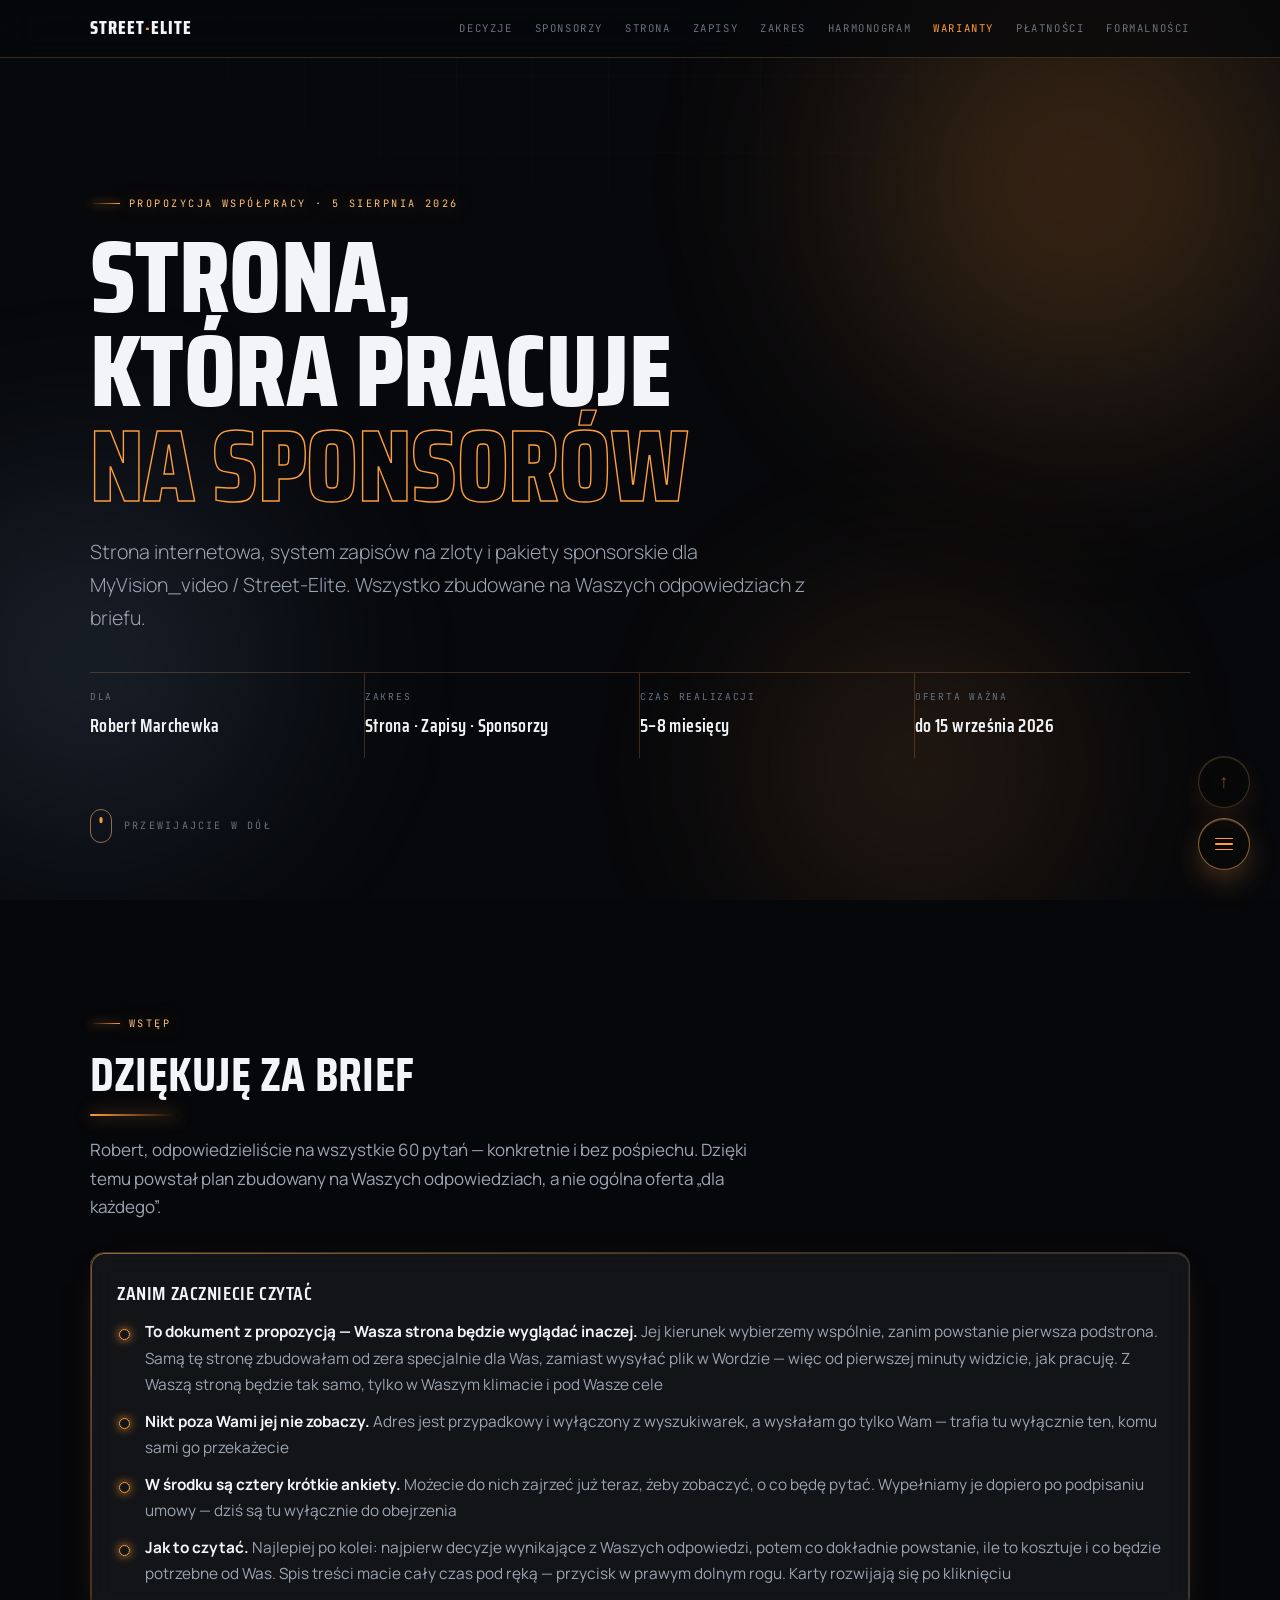
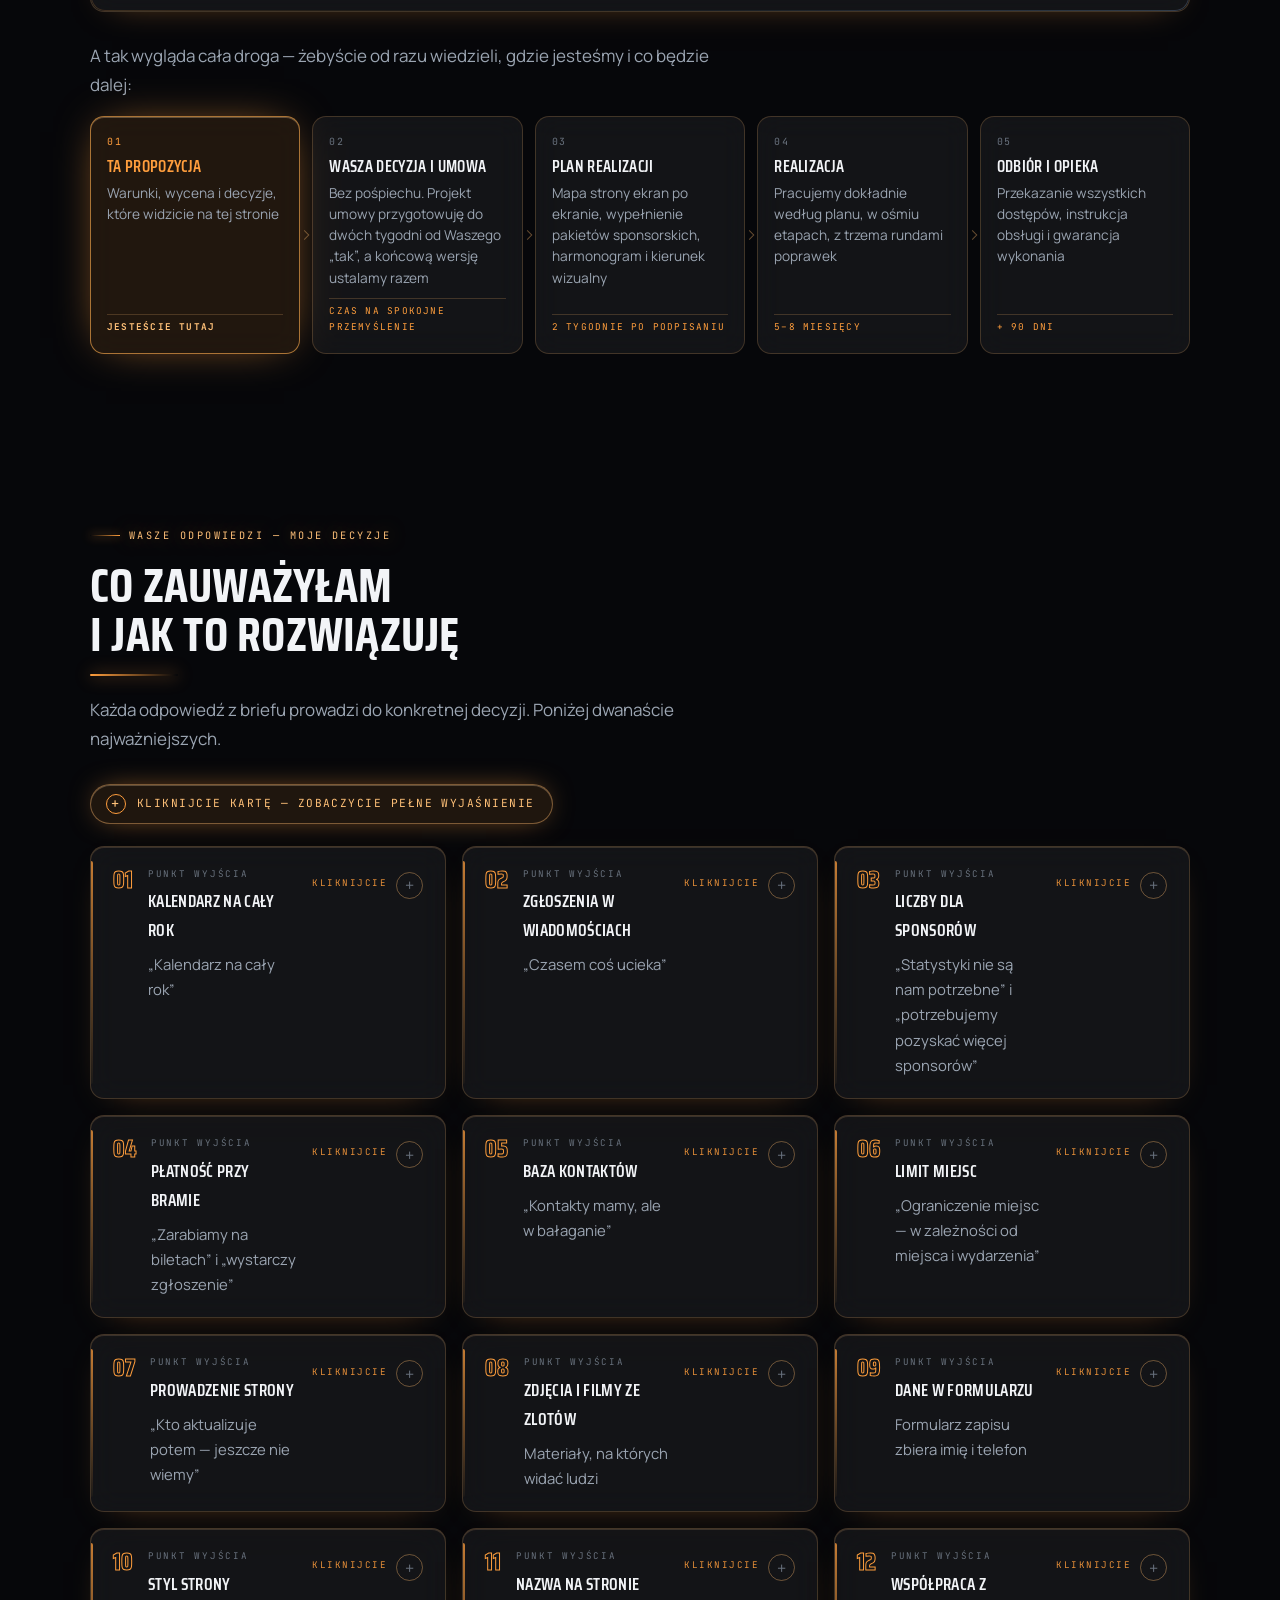
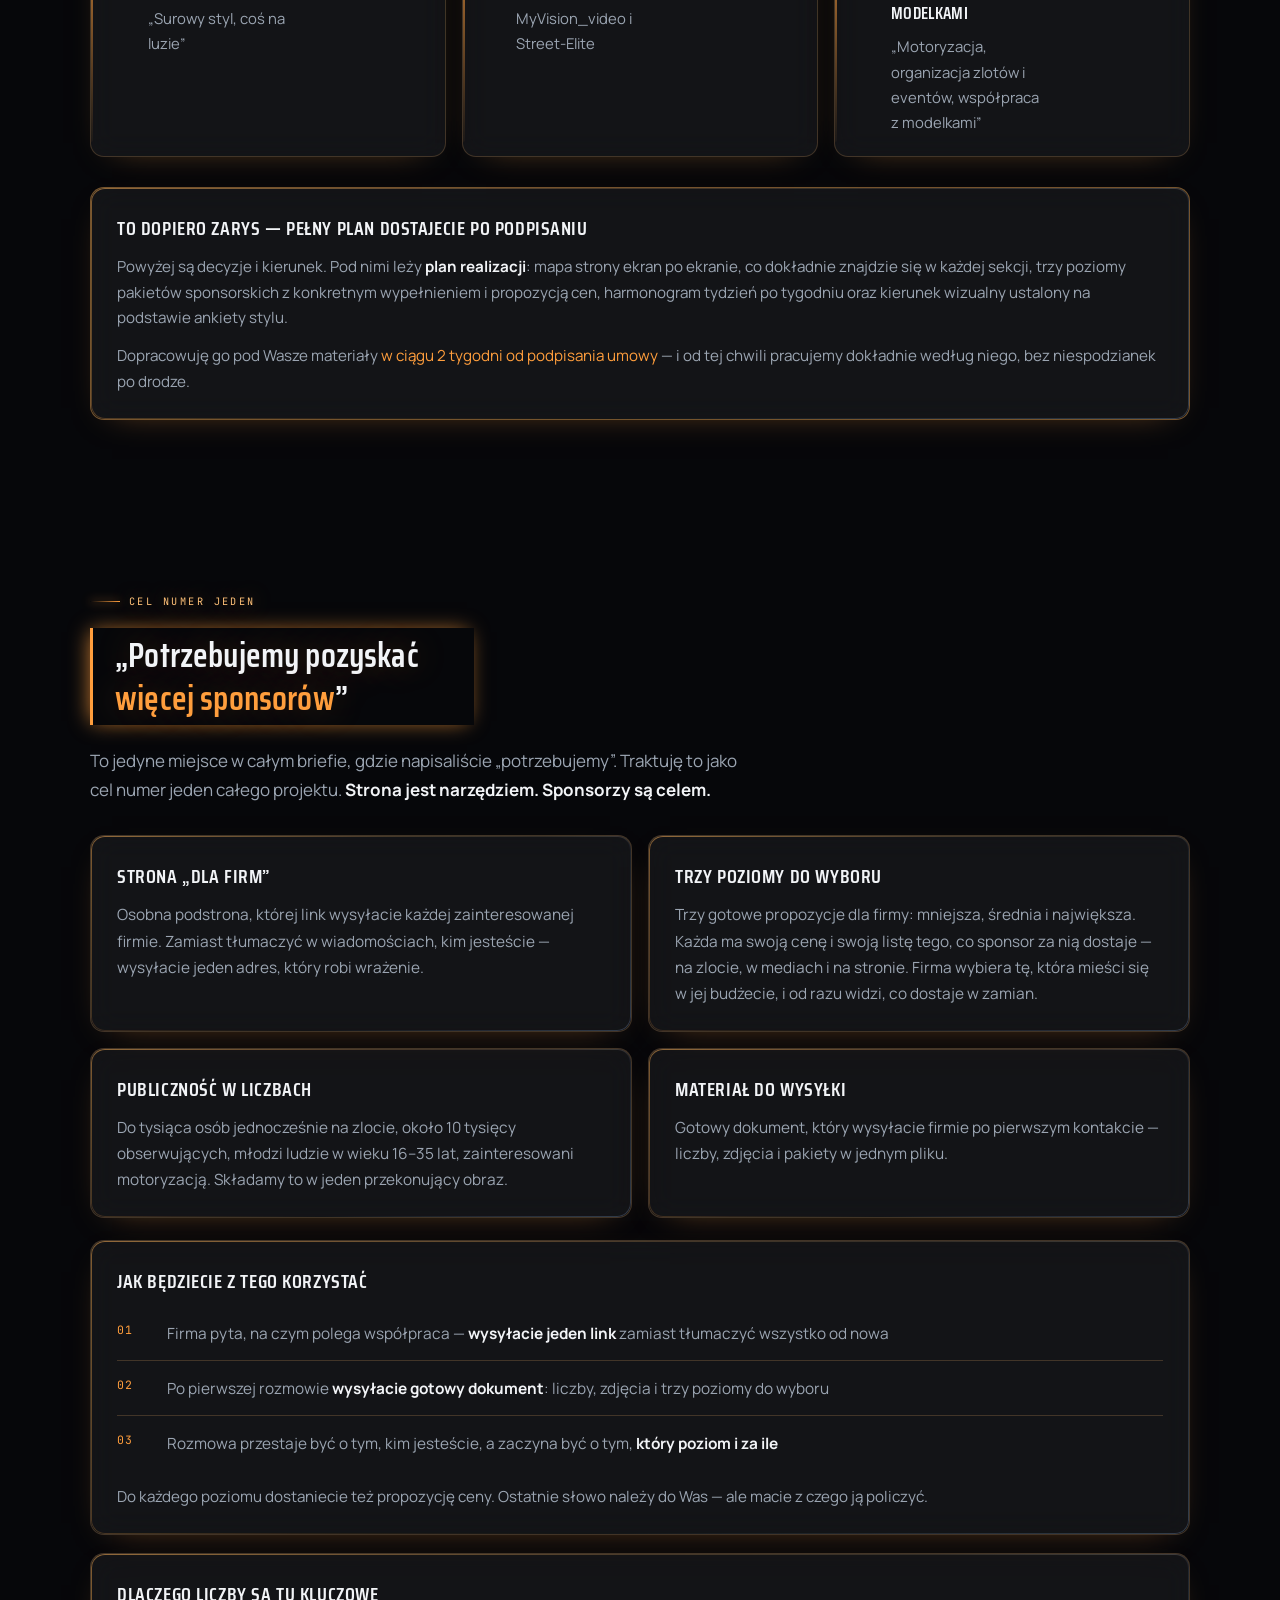
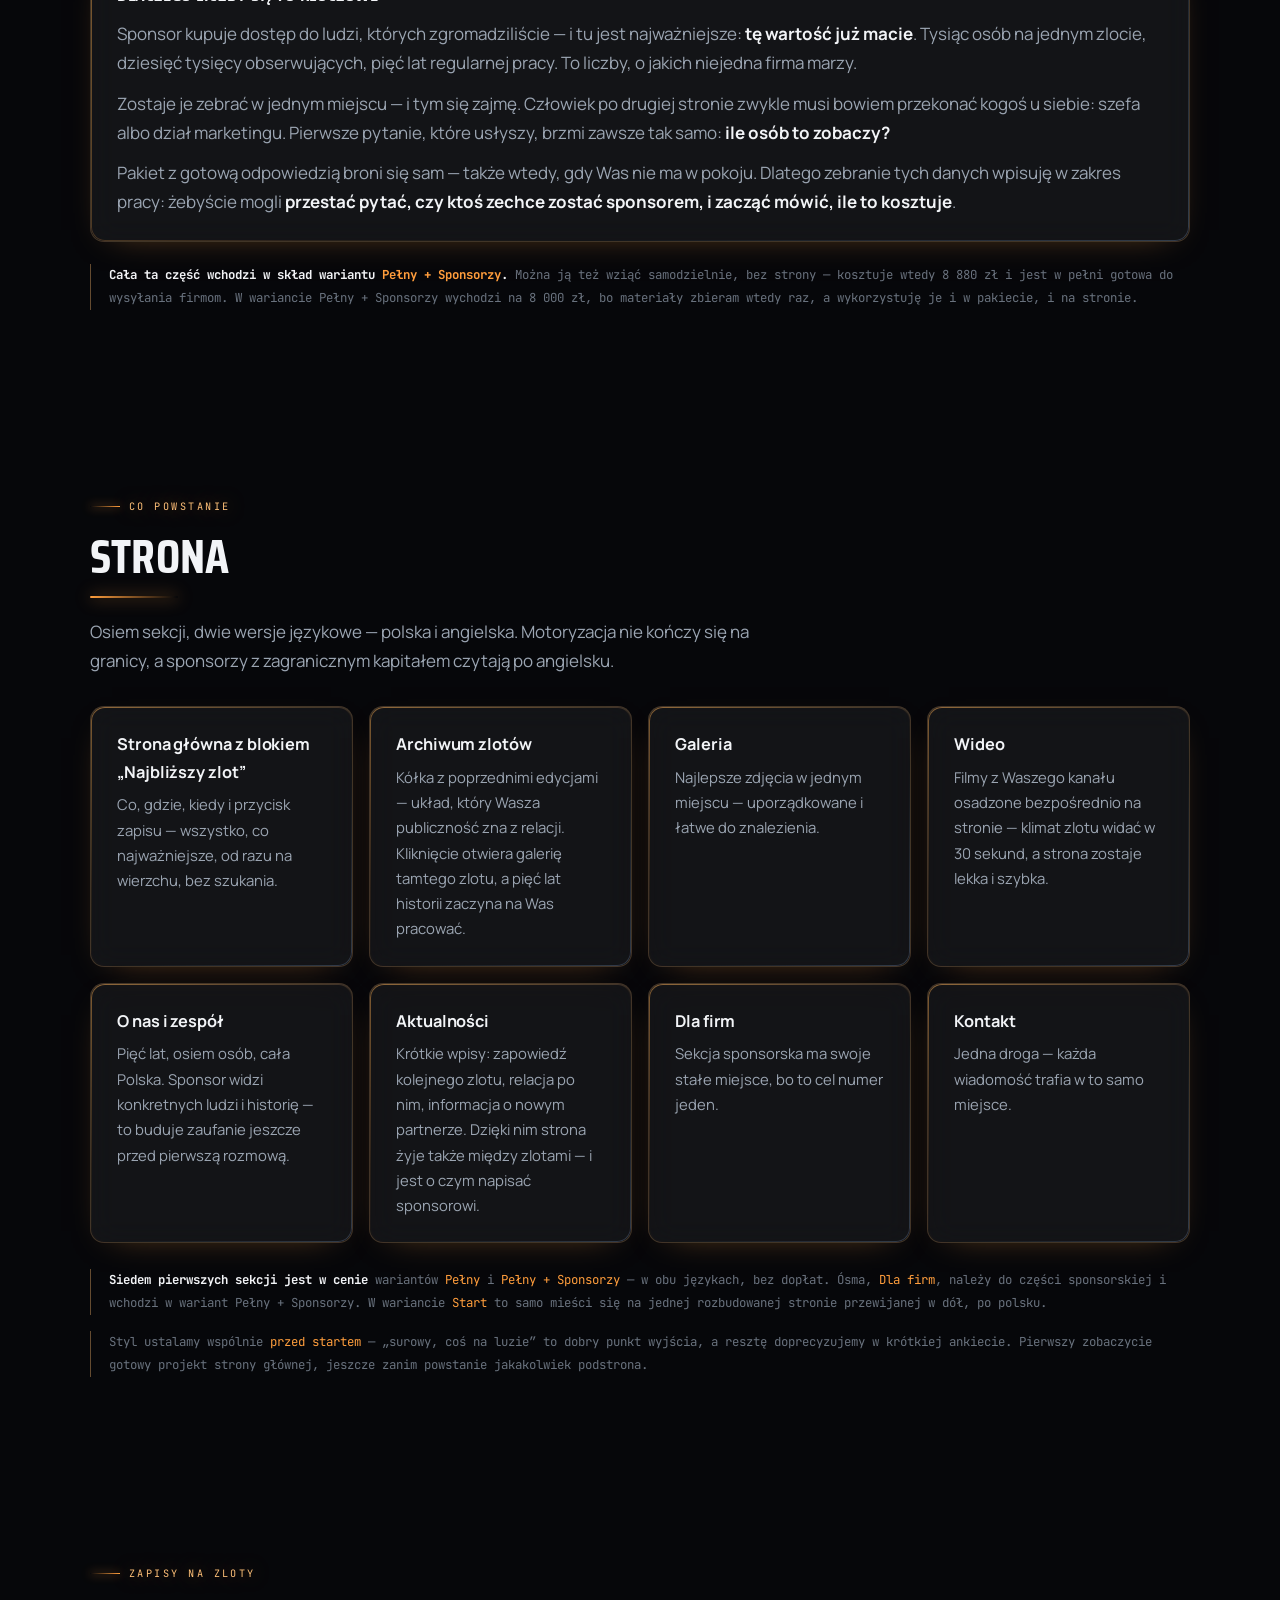
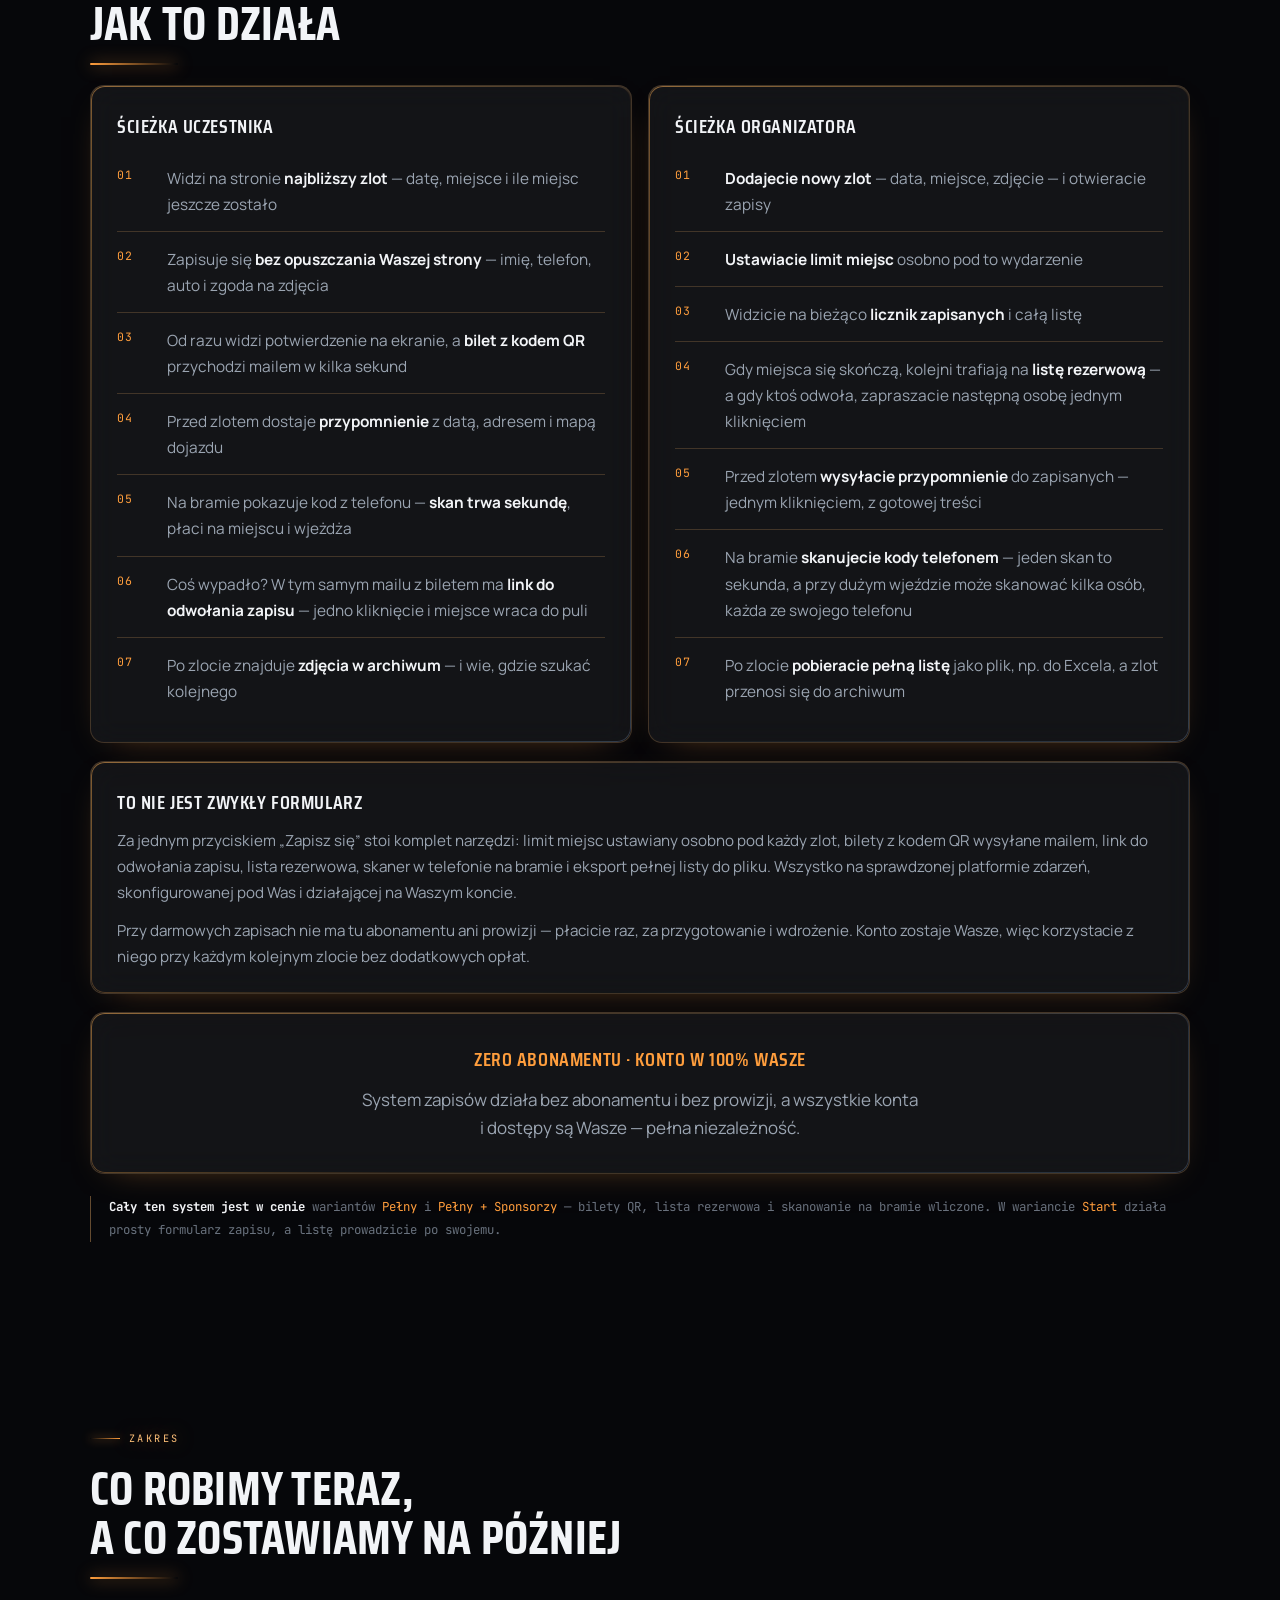
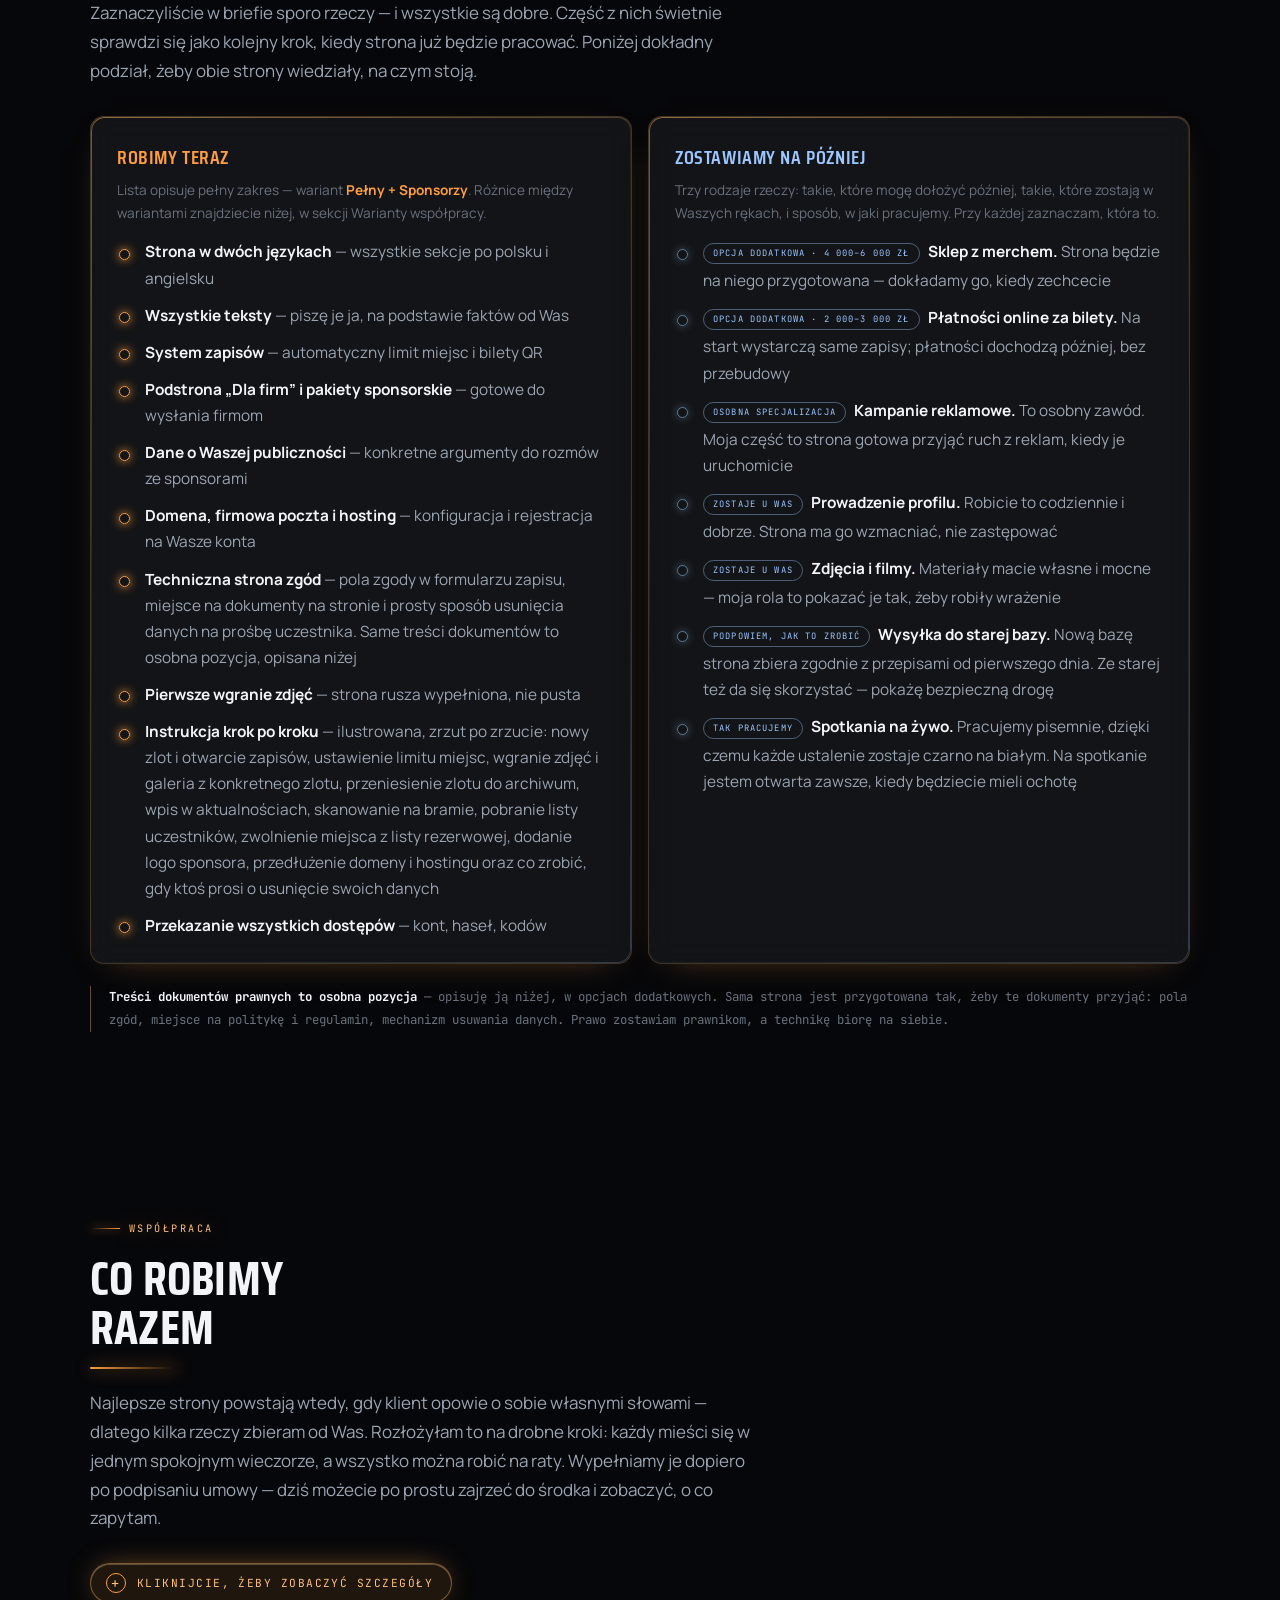
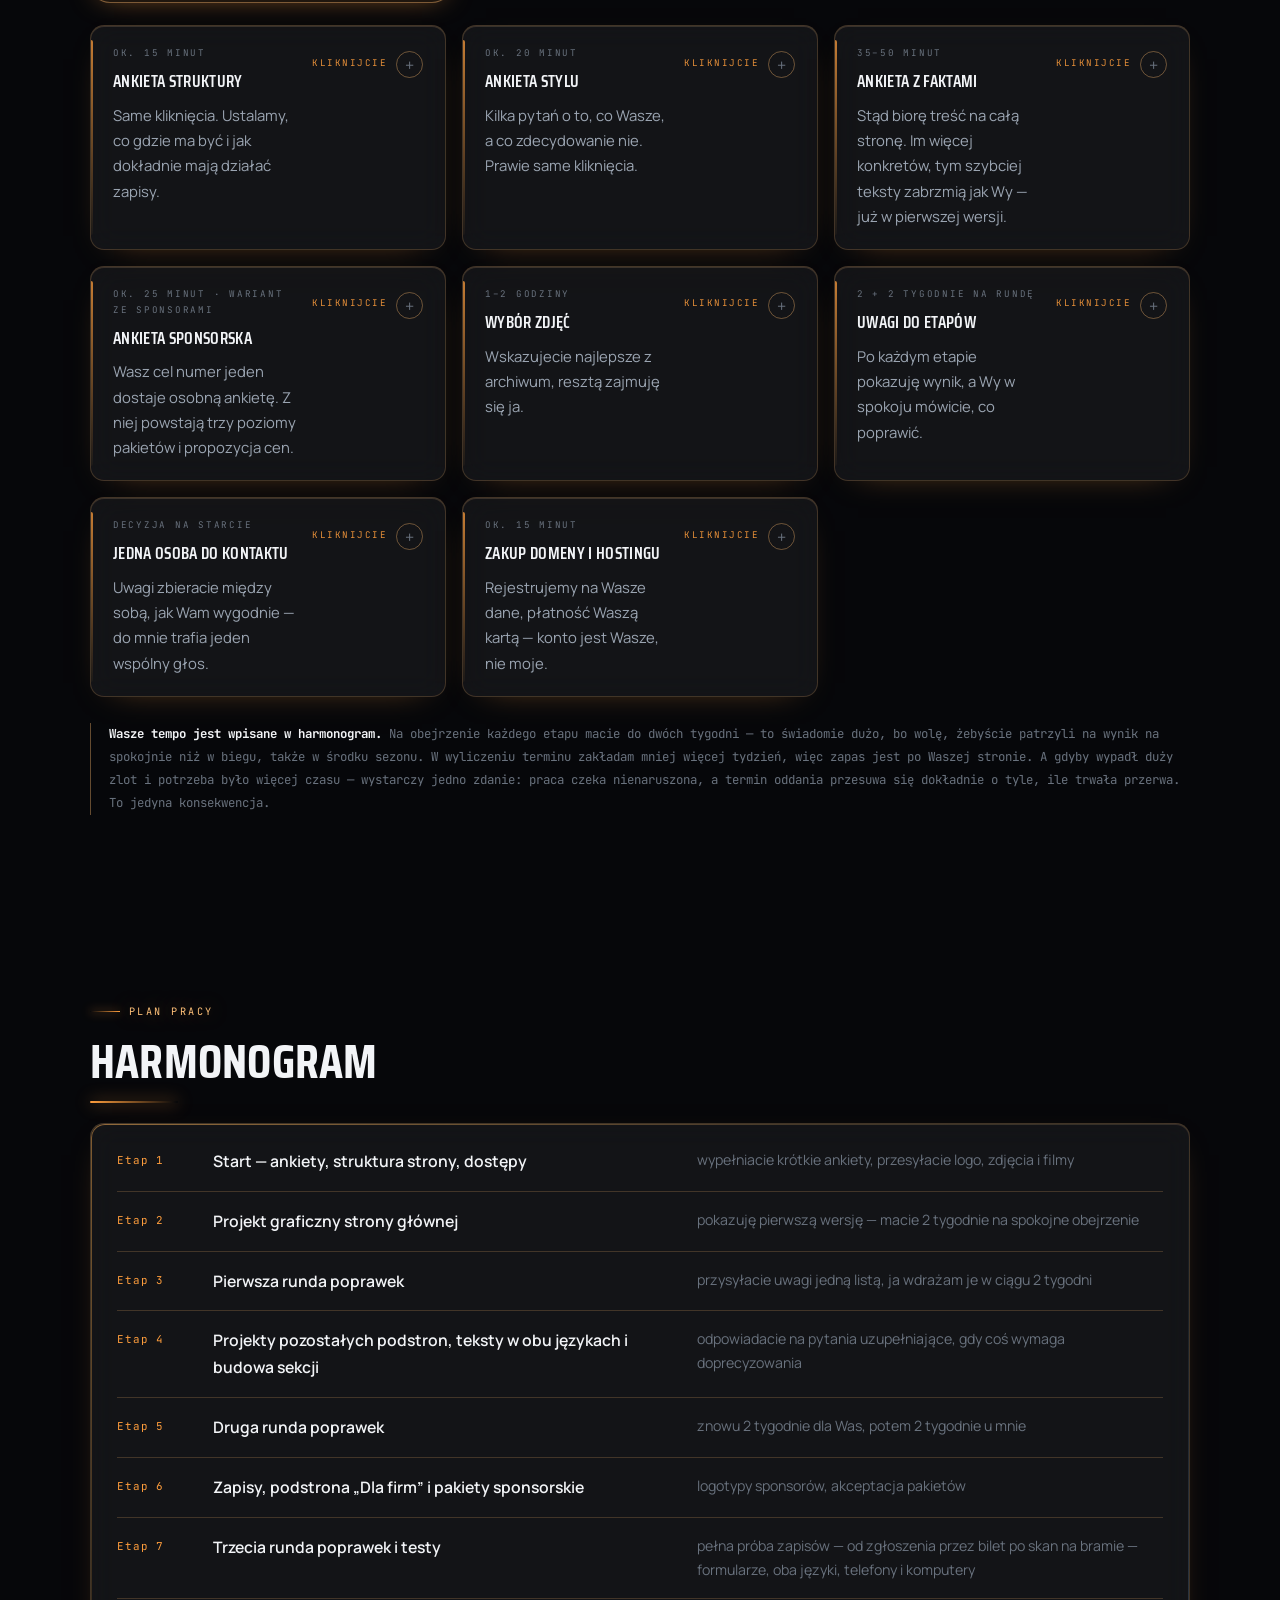
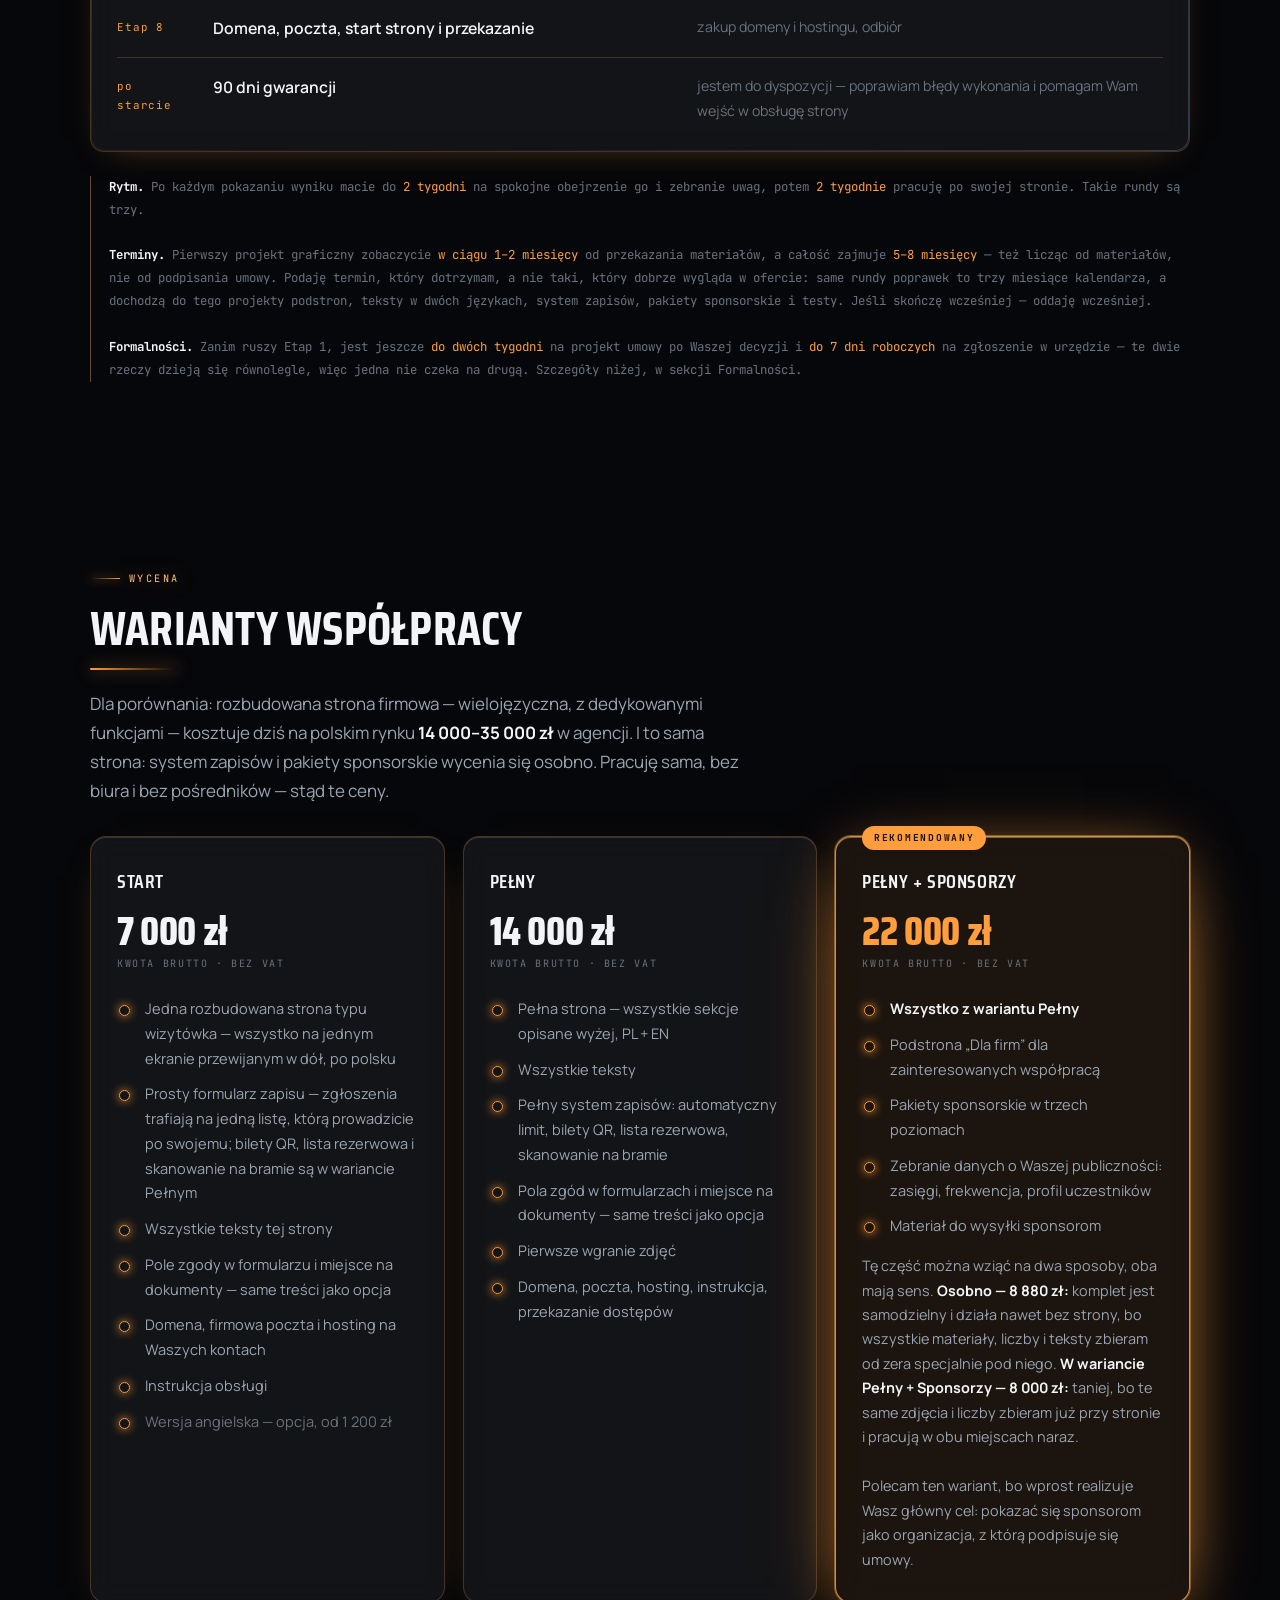
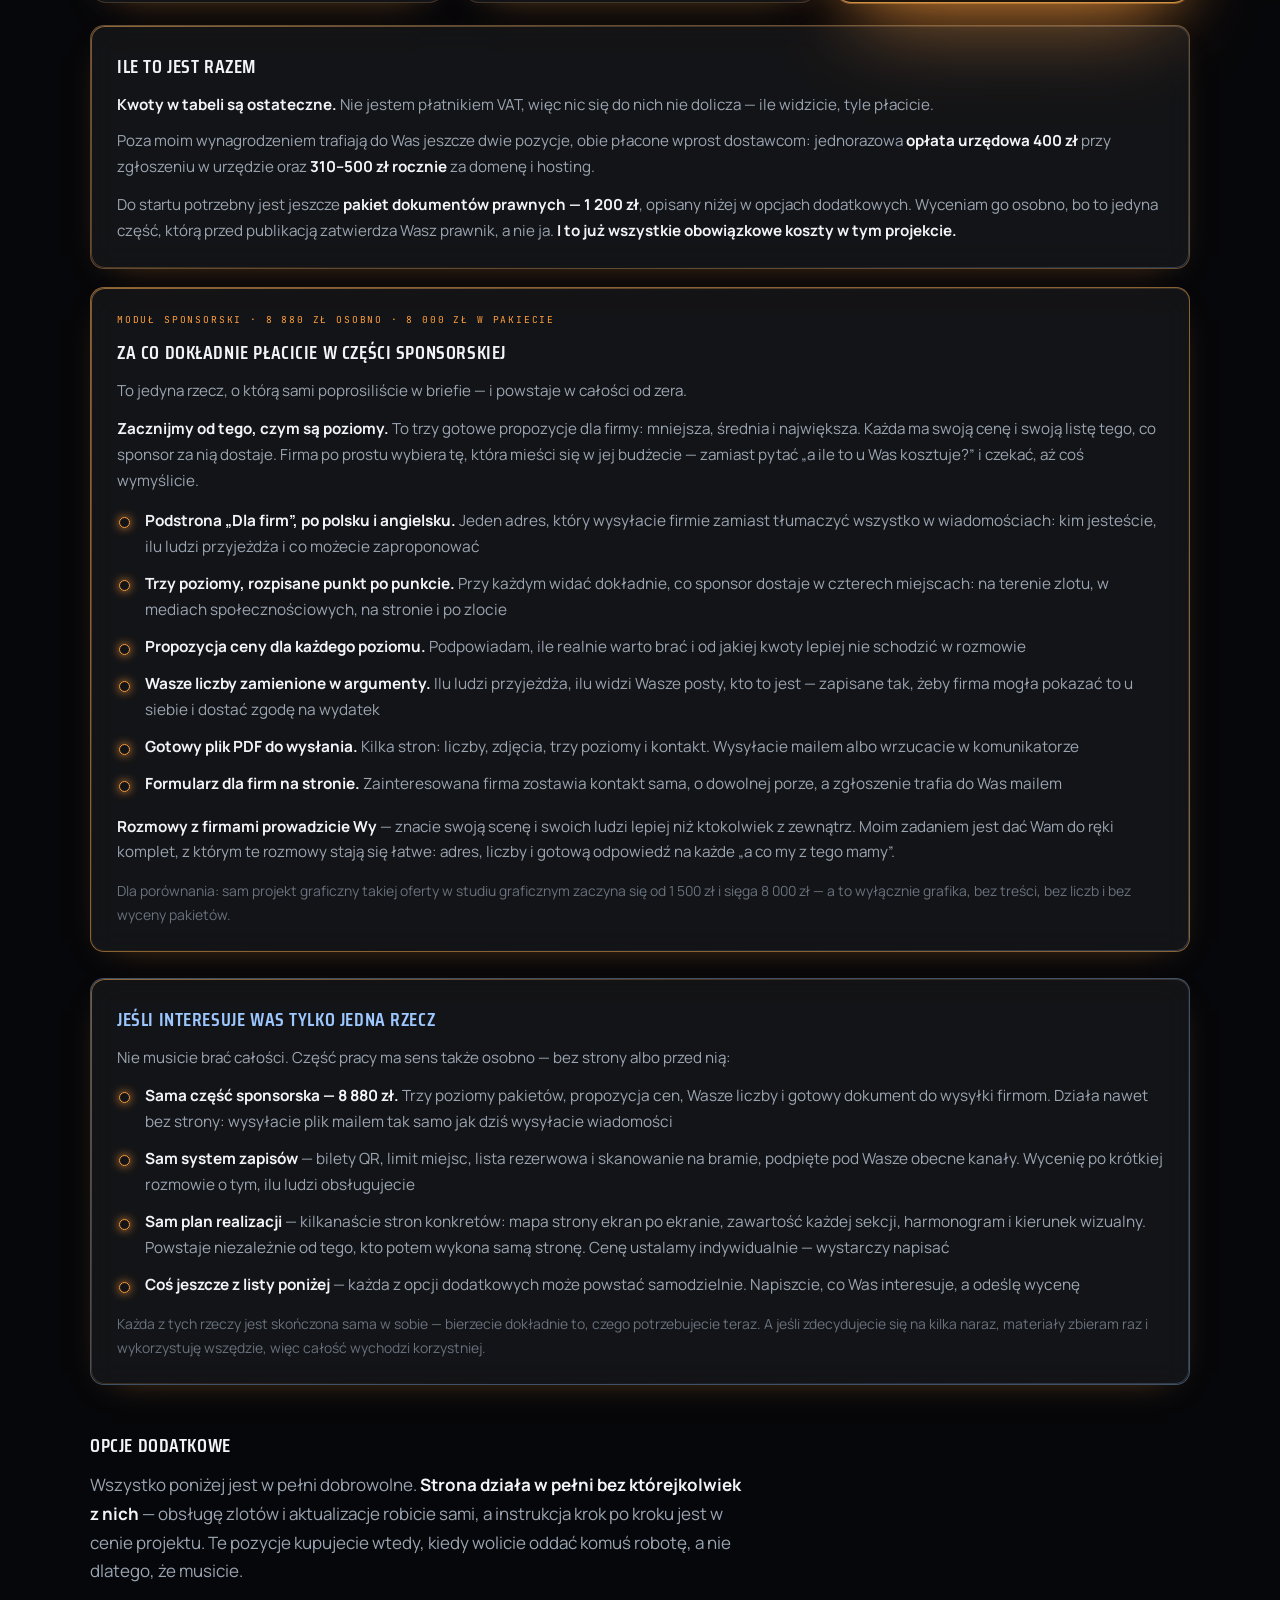
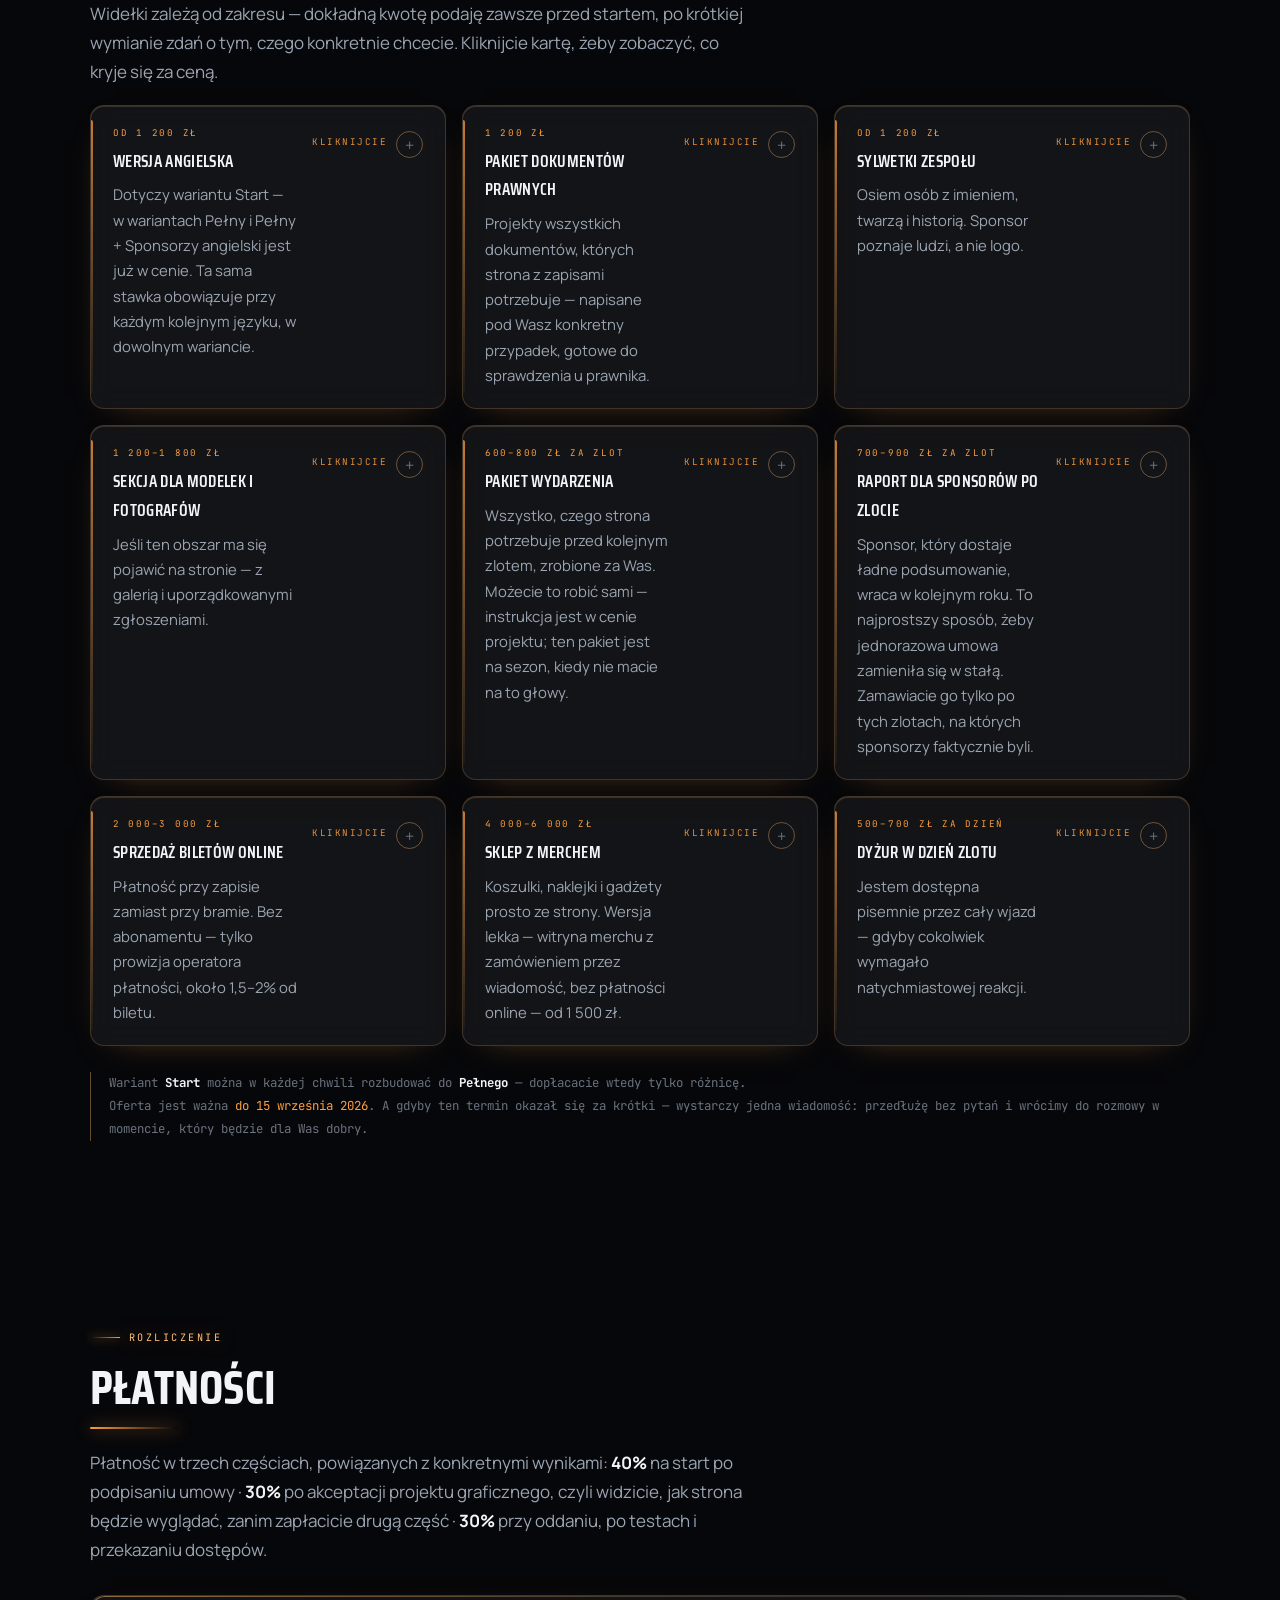
==== index.html @ 7e2949f0 "Слово «poziomy» объяснено простым языком при первой встрече и в модуле; блок сокращён с 1683 до 1311" ====
<!doctype html>
<html lang="pl">
<head>
<meta charset="utf-8">
<meta name="viewport" content="width=device-width, initial-scale=1">
<title>Propozycja współpracy — Street-Elite</title>
<meta name="description" content="Strona internetowa, system zapisów na zloty i pakiety sponsorskie dla Street-Elite / MyVision_video.">
<meta name="robots" content="noindex, nofollow">
<link rel="preconnect" href="https://fonts.googleapis.com">
<link rel="preconnect" href="https://fonts.gstatic.com" crossorigin>
<link href="https://fonts.googleapis.com/css2?family=Saira+Condensed:wght@500;600;700;800&family=Manrope:wght@300;400;500;600;700;800&family=JetBrains+Mono:wght@400;500;700&display=swap" rel="stylesheet">
<style>
:root{
  --void:#06070A;
  --deep:#0A0C11;
  --panel:rgba(255,255,255,.055);
  --panel-2:rgba(255,255,255,.082);
  --edge:rgba(255,186,110,.20);
  --edge-2:rgba(255,186,110,.38);
  --ink:#F2F4F7;
  --soft:#9BA5B2;
  --dim:#69727E;
  --sodium:#FF9E3D;
  --sodium-2:#FFC178;
  --ice:#9CC7FF;
  --ok:#7BD8A4;
  --display:"Saira Condensed",'Arial Narrow',sans-serif;
  --body:"Manrope",-apple-system,BlinkMacSystemFont,"Segoe UI",sans-serif;
  --mono:"JetBrains Mono",ui-monospace,"SF Mono",monospace;
  --maxw:1180px;
}
*{box-sizing:border-box}
html{scroll-behavior:smooth}
body{
  margin:0;background:var(--void);color:var(--ink);
  font-family:var(--body);font-size:clamp(1rem,.97rem + .18vw,1.0625rem);line-height:1.7;font-weight:400;
  -webkit-font-smoothing:antialiased;overflow-x:hidden;
  overflow-wrap:break-word;text-size-adjust:100%;-webkit-text-size-adjust:100%;
}
h1,h2,h3,h4,.price,.quote{overflow-wrap:break-word;hyphens:auto}
:where(a,button):focus-visible{outline:2px solid var(--sodium);outline-offset:4px;border-radius:4px}

/* ═══ atmosfera ═══ */
.atmo{position:fixed;inset:0;z-index:0;pointer-events:none;overflow:hidden}
.beam{position:absolute;border-radius:50%;filter:blur(88px);opacity:.72;will-change:transform}
.b1{width:60vw;height:60vw;max-width:760px;max-height:760px;top:-22vh;right:-14vw;
  background:radial-gradient(circle,rgba(255,158,61,.34),transparent 64%);
  animation:drift1 32s ease-in-out infinite alternate}
.b2{width:52vw;height:52vw;max-width:640px;max-height:640px;top:38vh;left:-18vw;
  background:radial-gradient(circle,rgba(156,199,255,.22),transparent 66%);
  animation:drift2 40s ease-in-out infinite alternate}
.b3{width:44vw;height:44vw;max-width:520px;max-height:520px;bottom:-14vh;right:8vw;
  background:radial-gradient(circle,rgba(255,158,61,.22),transparent 68%);
  animation:drift1 46s ease-in-out infinite alternate-reverse}
@keyframes drift1{to{transform:translate3d(-7vw,9vh,0) scale(1.14)}}
@keyframes drift2{to{transform:translate3d(9vw,-7vh,0) scale(1.1)}}
.grid-o{position:absolute;inset:0;opacity:.4;
  background-image:linear-gradient(rgba(255,186,110,.05) 1px,transparent 1px),
                   linear-gradient(90deg,rgba(255,186,110,.05) 1px,transparent 1px);
  background-size:76px 76px;
  mask-image:radial-gradient(ellipse 100% 60% at 50% 0%,#000 20%,transparent 78%);
  -webkit-mask-image:radial-gradient(ellipse 100% 60% at 50% 0%,#000 20%,transparent 78%)}
.noise{position:fixed;inset:0;z-index:1;pointer-events:none;opacity:.22;mix-blend-mode:overlay;
  background-image:url("data:image/svg+xml,%3Csvg xmlns='http://www.w3.org/2000/svg' width='160' height='160'%3E%3Cfilter id='n'%3E%3CfeTurbulence type='fractalNoise' baseFrequency='.8' numOctaves='4'/%3E%3C/filter%3E%3Crect width='160' height='160' filter='url(%23n)'/%3E%3C/svg%3E")}

/* ═══ nawigacja ═══ */
.bar{position:sticky;top:0;z-index:60;backdrop-filter:blur(18px);-webkit-backdrop-filter:blur(18px);
  background:rgba(6,7,10,.72);border-bottom:1px solid var(--edge)}
.bar-in{max-width:var(--maxw);margin:0 auto;padding:13px clamp(18px,4vw,40px);
  display:flex;align-items:center;gap:26px}
.logo{font-family:var(--display);font-weight:800;font-size:1.14rem;letter-spacing:.055em;
  text-transform:uppercase;white-space:nowrap}
.logo span{color:var(--sodium)}
.bar nav{display:flex;gap:22px;margin-left:auto;overflow-x:auto;scrollbar-width:none}
.bar nav::-webkit-scrollbar{display:none}
.bar nav a{font-family:var(--mono);font-size:.665rem;letter-spacing:.15em;text-transform:uppercase;
  color:var(--dim);text-decoration:none;white-space:nowrap;transition:color .22s;padding:4px 0}
.bar nav a:hover,.bar nav a[aria-current]{color:var(--sodium)}
@media(max-width:860px){.bar nav{display:none}}
.prog{position:absolute;left:0;bottom:-1px;height:2px;width:0;
  background:linear-gradient(90deg,var(--sodium),var(--sodium-2));box-shadow:0 0 12px rgba(255,158,61,.6)}

/* ═══ układ ═══ */
.wrap{position:relative;z-index:2;max-width:var(--maxw);margin:0 auto;padding:0 clamp(18px,4vw,40px)}
section{padding:clamp(64px,9vh,110px) 0;scroll-margin-top:64px}

.kicker{display:inline-flex;align-items:center;gap:9px;font-family:var(--mono);
  font-size:.64rem;letter-spacing:.24em;text-transform:uppercase;color:var(--sodium-2);margin-bottom:18px;
  text-shadow:0 0 18px rgba(255,158,61,.55)}
.kicker::before{content:"";width:30px;height:1px;background:linear-gradient(90deg,transparent,var(--sodium));
  box-shadow:0 0 10px rgba(255,158,61,.9)}

h1{font-family:var(--display);font-weight:800;text-transform:uppercase;
  font-size:clamp(2.9rem,9vw,6.4rem);line-height:.92;letter-spacing:-.005em;margin:0 0 22px;text-wrap:balance}
h1 .hl{color:transparent;-webkit-text-stroke:1.4px var(--sodium)}
h2{font-family:var(--display);font-weight:700;text-transform:uppercase;position:relative;
  font-size:clamp(1.9rem,4.4vw,3rem);line-height:1.02;letter-spacing:.005em;
  margin:0 0 20px;padding-bottom:16px;text-wrap:balance}
h2::after{content:"";position:absolute;left:0;bottom:0;width:88px;height:2px;border-radius:2px;
  background:linear-gradient(90deg,var(--sodium),rgba(255,158,61,0));box-shadow:0 0 16px rgba(255,158,61,.8)}
h3{font-family:var(--display);font-weight:600;text-transform:uppercase;font-size:1.22rem;
  letter-spacing:.03em;margin:0 0 9px}
h4{font-weight:700;font-size:1.02rem;margin:0 0 6px;letter-spacing:-.005em}
p{margin:0 0 15px}
.lead{font-size:clamp(1.04rem,2vw,1.22rem);color:var(--soft);font-weight:300;max-width:60ch;margin-bottom:26px}
.sub{color:var(--soft);max-width:66ch;margin-bottom:30px}
strong,b{font-weight:700;color:var(--ink)}
a{color:var(--sodium)}

/* ═══ hero ═══ */
.hero{padding:clamp(70px,14vh,150px) 0 clamp(50px,8vh,88px)}
.hero-meta{display:flex;flex-wrap:wrap;gap:0;border-top:1px solid var(--edge);margin-top:38px}
.hero-meta div{flex:1 1 150px;padding:16px 20px 16px 0;border-right:1px solid var(--edge)}
.hero-meta div:last-child{border-right:none}
.hero-meta dt{font-family:var(--mono);font-size:.6rem;letter-spacing:.18em;text-transform:uppercase;
  color:var(--dim);margin-bottom:5px}
.hero-meta dd{margin:0;font-family:var(--display);font-weight:600;font-size:1.14rem;letter-spacing:.02em}

/* ═══ karty szklane ═══ */
.glass{position:relative;background:var(--panel);border:1px solid var(--edge);border-radius:14px;
  padding:24px 26px;backdrop-filter:blur(14px);-webkit-backdrop-filter:blur(14px);
  box-shadow:inset 0 1px 0 rgba(255,205,150,.14),0 10px 34px -22px rgba(255,158,61,.5);
  transition:border-color .35s,background .35s,transform .35s,box-shadow .35s}
.glass::before{content:"";position:absolute;inset:0;border-radius:14px;padding:1px;
  background:linear-gradient(140deg,rgba(255,175,80,.85),rgba(255,158,61,.18) 38%,transparent 58%,rgba(156,199,255,.42));
  -webkit-mask:linear-gradient(#000 0 0) content-box,linear-gradient(#000 0 0);
  -webkit-mask-composite:xor;mask-composite:exclude;opacity:.55;transition:opacity .35s;pointer-events:none}
.glass:hover{background:var(--panel-2);transform:translateY(-3px);border-color:rgba(255,186,110,.5);
  box-shadow:inset 0 1px 0 rgba(255,205,150,.25),0 22px 62px -20px rgba(255,158,61,.72)}
.glass:hover::before{opacity:1}

.grid{display:grid;gap:16px}
.g2{grid-template-columns:repeat(auto-fit,minmax(min(290px,100%),1fr))}

/* cytat klienta */
.quote{font-family:var(--display);font-weight:600;text-transform:none;text-shadow:0 0 34px rgba(255,158,61,.3);
  font-size:clamp(1.35rem,3.3vw,2.15rem);line-height:1.24;letter-spacing:.005em;
  color:var(--ink);border-left:3px solid var(--sodium);box-shadow:-3px 0 20px -4px rgba(255,158,61,.8);padding:6px 0 6px 22px;margin:0 0 22px;max-width:24ch}
.quote em{font-style:normal;color:var(--sodium)}

/* listy */
.ticks{list-style:none;padding:0;margin:0;display:grid;gap:11px}
.ticks li{position:relative;padding-left:28px;color:var(--soft);font-size:.96rem}
.ticks li::before{content:"";position:absolute;left:2px;top:.62em;width:9px;height:9px;
  border:1.5px solid var(--sodium);border-radius:50%;box-shadow:0 0 10px rgba(255,158,61,.85)}
.ticks li b{color:var(--ink)}

/* ścieżka */
.path{counter-reset:s;list-style:none;padding:0;margin:0;display:grid;gap:2px}
.path li{position:relative;counter-increment:s;padding:13px 0 13px 50px;
  border-bottom:1px solid var(--edge);color:var(--soft);font-size:.96rem}
.path li:last-child{border-bottom:none}
.path li::before{content:counter(s,decimal-leading-zero);position:absolute;left:0;top:12px;
  font-family:var(--mono);font-size:.72rem;color:var(--sodium);letter-spacing:.06em}
.path li b{color:var(--ink)}

/* harmonogram */
.tl{display:grid;gap:0}
.tl-row{display:grid;grid-template-columns:78px 1fr 1fr;gap:18px;padding:16px 0;
  border-bottom:1px solid var(--edge);align-items:start}
.tl-row:last-child{border-bottom:none}
.tl-w{font-family:var(--mono);font-size:.68rem;color:var(--sodium);letter-spacing:.08em;padding-top:3px}
.tl-t{font-weight:600;font-size:.985rem}
.tl-c{color:var(--dim);font-size:.885rem}
@media(max-width:700px){.tl-row{grid-template-columns:64px 1fr;gap:12px}
  .tl-c{grid-column:2;font-size:.83rem}}

/* pakiety */
.plans{display:grid;gap:18px;grid-template-columns:repeat(auto-fit,minmax(min(276px,100%),1fr));align-items:stretch}
.plan{display:flex;flex-direction:column;position:relative;background:var(--panel);
  border:1px solid var(--edge);border-radius:16px;padding:28px 26px 30px;
  backdrop-filter:blur(14px);-webkit-backdrop-filter:blur(14px);transition:.4s;
  box-shadow:inset 0 1px 0 rgba(255,205,150,.18),0 12px 40px -26px rgba(255,158,61,.6)}
.plan:hover{transform:translateY(-4px);border-color:rgba(255,186,110,.6);
  box-shadow:inset 0 1px 0 rgba(255,205,150,.3),0 26px 68px -24px rgba(255,158,61,.75)}
.plan.best{border-color:rgba(255,175,80,.8);background:rgba(255,158,61,.09);
  box-shadow:0 0 0 1px rgba(255,175,80,.4),inset 0 1px 0 rgba(255,215,165,.4),
             0 0 60px -18px rgba(255,158,61,.5),0 30px 80px -28px rgba(255,158,61,.85)}
.plan .flag{position:absolute;top:-11px;left:26px;font-family:var(--mono);font-size:.6rem;
  letter-spacing:.18em;text-transform:uppercase;background:var(--sodium);color:#1A0F04;
  padding:4px 12px;border-radius:100px;font-weight:700}
.plan h3{margin-bottom:14px}
.price{font-family:var(--display);font-weight:800;font-size:2.5rem;line-height:1;letter-spacing:-.01em;
  font-variant-numeric:tabular-nums;margin-bottom:3px}
.plan.best .price{color:var(--sodium)}
.price-n{font-family:var(--mono);font-size:.63rem;letter-spacing:.16em;text-transform:uppercase;
  color:var(--dim);margin-bottom:20px}
.plan .ticks{margin-top:4px}
.plan .ticks li{font-size:.91rem}

/* tabela rat */
.tbl-wrap{overflow-x:auto}
table{width:100%;border-collapse:collapse;font-size:.92rem;min-width:460px}
th{font-family:var(--mono);font-size:.6rem;letter-spacing:.15em;text-transform:uppercase;
  color:var(--dim);font-weight:500;text-align:left;padding:0 16px 11px 0;border-bottom:1px solid var(--edge-2)}
td{padding:13px 16px 13px 0;border-bottom:1px solid rgba(255,186,110,.14);color:var(--soft);
  font-variant-numeric:tabular-nums}
td:first-child{color:var(--ink);font-weight:600}
tr:last-child td{border-bottom:none}

/* koszty */
.cost{display:flex;justify-content:space-between;align-items:baseline;gap:16px;
  padding:14px 0;border-bottom:1px solid var(--edge)}
.cost:last-of-type{border-bottom:none}
.cost .n{font-weight:600}
.cost .d{color:var(--dim);font-size:.875rem;display:block;font-weight:400;margin-top:2px}
.cost .v{font-family:var(--mono);font-size:.9rem;color:var(--sodium);white-space:nowrap}

/* cta */
.cta{text-align:center;padding:clamp(56px,9vh,96px) clamp(22px,5vw,60px);
  border:1px solid rgba(255,186,110,.45);border-radius:20px;
  box-shadow:inset 0 1px 0 rgba(255,215,165,.3),0 0 80px -24px rgba(255,158,61,.55);background:
    radial-gradient(ellipse 90% 130% at 50% 0%,rgba(255,158,61,.24),transparent 66%),var(--panel);
  backdrop-filter:blur(14px);-webkit-backdrop-filter:blur(14px)}
.cta h2{margin-bottom:16px}
.btn{display:inline-flex;align-items:center;gap:11px;margin-top:12px;
  font-family:var(--display);font-weight:700;text-transform:uppercase;letter-spacing:.07em;
  font-size:1.02rem;padding:15px 34px;border-radius:100px;text-decoration:none;
  background:linear-gradient(100deg,var(--sodium),var(--sodium-2));color:#170D03;
  box-shadow:0 14px 40px -14px rgba(255,158,61,.7);transition:.3s}
.btn:hover{transform:translateY(-2px);box-shadow:0 20px 52px -14px rgba(255,158,61,.85)}

.note{font-family:var(--mono);font-size:.775rem;line-height:1.85;color:var(--dim);
  border-left:1px solid var(--edge-2);padding-left:18px}
.hi{color:var(--sodium)}
.foot{border-top:1px solid var(--edge);padding:34px 0 60px;font-family:var(--mono);
  font-size:.7rem;color:var(--dim);letter-spacing:.05em;line-height:2}

/* reveal */
.rv{opacity:0;transform:translateY(22px)}
.rv.on{opacity:1;transform:none;transition:opacity .8s cubic-bezier(.2,.7,.3,1),transform .8s cubic-bezier(.2,.7,.3,1)}
.hero .kicker,.hero h1,.hero .lead,.hero .hero-meta{opacity:0;animation:fu 1s cubic-bezier(.2,.7,.3,1) forwards}
.hero .kicker{animation-delay:.08s}.hero h1{animation-delay:.2s}
.hero .lead{animation-delay:.36s}.hero .hero-meta{animation-delay:.5s}
@keyframes fu{to{opacity:1;transform:none}}
@media(prefers-reduced-motion:reduce){
  *{animation:none!important;transition:none!important}
  .rv{opacity:1;transform:none}
  .hero .kicker,.hero h1,.hero .lead,.hero .hero-meta{opacity:1}
}

/* ═══ karty decyzji (rozwijane) ═══ */
.dcard{position:relative;background:var(--panel);border:1px solid var(--edge);border-radius:14px;
  backdrop-filter:blur(14px);-webkit-backdrop-filter:blur(14px);overflow:hidden;
  box-shadow:inset 0 1px 0 rgba(255,205,150,.16),0 10px 34px -24px rgba(255,158,61,.55);
  transition:border-color .35s,background .35s,box-shadow .35s,transform .35s}
.dcard::after{content:"";position:absolute;left:0;top:14px;bottom:14px;width:2px;border-radius:0 3px 3px 0;
  background:linear-gradient(180deg,var(--sodium),rgba(255,158,61,.05));opacity:.75;transition:opacity .35s}
.dcard:hover::after,.dcard[open]::after{opacity:1;box-shadow:0 0 14px rgba(255,158,61,.85)}
.dcard:hover{transform:translateY(-2px);border-color:rgba(255,186,110,.52);
  box-shadow:inset 0 1px 0 rgba(255,205,150,.26),0 20px 56px -22px rgba(255,158,61,.6)}
.dcard[open]{background:var(--panel-2);border-color:rgba(255,175,80,.62);
  box-shadow:inset 0 1px 0 rgba(255,205,150,.3),0 26px 70px -24px rgba(255,158,61,.75)}
.dcard summary{list-style:none;cursor:pointer;padding:20px 22px;display:grid;
  grid-template-columns:auto 1fr auto;gap:15px;align-items:start}
.dcard summary:not(:has(.dnum)){grid-template-columns:1fr auto}
.dcard summary::-webkit-details-marker{display:none}
.dnum{font-family:var(--display);font-weight:800;font-size:1.5rem;line-height:1.1;
  color:transparent;-webkit-text-stroke:1px var(--sodium);font-variant-numeric:tabular-nums;
  transition:color .35s,-webkit-text-stroke-color .35s}
.dcard[open] .dnum,.dcard:hover .dnum{color:var(--sodium);-webkit-text-stroke-color:transparent}
.lab{font-family:var(--mono);font-size:.575rem;letter-spacing:.19em;text-transform:uppercase;
  display:block;margin-bottom:5px;color:var(--dim)}
.dhead h4{margin:0 0 7px;font-family:var(--display);font-weight:600;text-transform:uppercase;
  font-size:1.06rem;letter-spacing:.02em}
.dhead .plain{margin:0;font-size:.93rem;color:var(--soft)}
.dmore{width:27px;height:27px;border:1px solid var(--edge-2);border-radius:50%;display:grid;
  place-items:center;color:var(--dim);font-size:1rem;line-height:1;transition:.32s;margin-top:3px}
.dcard summary:hover .dmore{border-color:var(--sodium);color:var(--sodium)}
.dcard[open] .dmore{transform:rotate(45deg);border-color:var(--sodium);color:var(--sodium)}
.dbody{padding:2px 22px 22px 59px;display:grid;gap:15px;animation:dreveal .45s cubic-bezier(.2,.7,.3,1)}
@media(max-width:520px){.dbody{padding-left:22px}}
@keyframes dreveal{from{opacity:0;transform:translateY(-7px)}to{opacity:1;transform:none}}
.dsep{height:1px;background:var(--edge)}
.dblock p{margin:0;font-size:.94rem;color:var(--soft)}
.dblock.sol .lab{color:var(--sodium)}
.dblock.gain .lab{color:var(--ok)}
.dblock.gain p{color:var(--ink);font-weight:500}


/* ═══ podpowiedź „kliknij” ═══ */
.hint{display:inline-flex;align-items:center;gap:11px;margin:0 0 22px;
  font-family:var(--mono);font-size:.7rem;letter-spacing:.13em;text-transform:uppercase;
  color:var(--sodium-2);background:rgba(255,158,61,.10);border:1px solid rgba(255,186,110,.42);
  border-radius:100px;padding:9px 18px 9px 15px;
  box-shadow:inset 0 1px 0 rgba(255,215,165,.28),0 0 30px -10px rgba(255,158,61,.75)}
.hint .dot{width:20px;height:20px;border-radius:50%;border:1px solid var(--sodium);
  display:grid;place-items:center;font-size:.85rem;line-height:1;flex:none;
  animation:tap 2.4s ease-in-out infinite}
@keyframes tap{0%,72%,100%{transform:scale(1);box-shadow:0 0 0 0 rgba(255,158,61,.55)}
  82%{transform:scale(.86);box-shadow:0 0 0 8px rgba(255,158,61,0)}}

.dcta{display:flex;align-items:center;gap:9px;margin-top:2px}
.dhint{font-family:var(--mono);font-size:.575rem;letter-spacing:.16em;text-transform:uppercase;
  color:var(--sodium);white-space:nowrap;transition:color .3s;opacity:.9}
.dhint::before{content:"Kliknijcie"}
.dcard[open] .dhint::before{content:"Zwiń"}
.dcard[open] .dhint{color:var(--dim)}
@media(max-width:430px){.dhint{display:none}}


/* ═══ symetryczne siatki ═══ */
.gsym2{grid-template-columns:repeat(2,minmax(0,1fr))}
.gsym3{grid-template-columns:repeat(3,minmax(0,1fr))}
.gsym4{grid-template-columns:repeat(4,minmax(0,1fr))}
@media(max-width:1000px){.gsym4{grid-template-columns:repeat(2,minmax(0,1fr))}}
@media(max-width:820px){.gsym3{grid-template-columns:repeat(2,minmax(0,1fr))}}
@media(max-width:640px){
  .gsym2,.gsym3,.gsym4{grid-template-columns:minmax(0,1fr)}
}
/* nieparzysta ostatnia karta decyzji zajmuje pełną szerokość — bez sieroty */
@media(min-width:641px){
  .grid.g2 > .dcard:last-child:nth-child(odd){grid-column:1 / -1}
}
/* równa wysokość i wyrównanie treści w kartach */
.grid > .glass{display:flex;flex-direction:column}
.grid > .glass > :last-child{margin-bottom:0}


.ticks.later li::before{border:1.5px solid rgba(156,199,255,.55);border-radius:50%;
  background:none;box-shadow:0 0 9px rgba(156,199,255,.35)}


.goform{display:inline-flex;align-items:center;gap:9px;margin-top:16px;
  font-family:var(--display);font-weight:700;text-transform:uppercase;letter-spacing:.06em;
  font-size:.9rem;padding:11px 22px;border-radius:100px;text-decoration:none;color:#170D03;
  background:linear-gradient(100deg,var(--sodium),var(--sodium-2));
  box-shadow:0 10px 30px -12px rgba(255,158,61,.8);transition:.28s}
.goform:hover{transform:translateY(-2px);box-shadow:0 16px 42px -12px rgba(255,158,61,.95)}


/* ═══ pływająca nawigacja ═══ */
.fab{position:fixed;right:clamp(16px,3vw,30px);z-index:80;width:52px;height:52px;border-radius:50%;
  cursor:pointer;display:grid;place-items:center;border:1px solid rgba(255,186,110,.5);
  background:rgba(12,10,9,.72);backdrop-filter:blur(16px);-webkit-backdrop-filter:blur(16px);
  color:var(--sodium);font-size:1.2rem;line-height:1;transition:.28s;
  box-shadow:inset 0 1px 0 rgba(255,215,165,.28),0 12px 34px -12px rgba(255,158,61,.75)}
.fab:hover{border-color:var(--sodium);background:rgba(255,158,61,.16);transform:translateY(-2px)}
.fab-menu{bottom:clamp(16px,3vw,30px)}
.fab-top{bottom:calc(clamp(16px,3vw,30px) + 62px);opacity:.45}
.fab-top.on{opacity:1}
.fab .ico{display:grid;gap:4px}
.fab .ico span{display:block;width:18px;height:1.5px;background:currentColor;border-radius:2px;transition:.28s}
.fab-menu[aria-expanded="true"] .ico span:nth-child(1){transform:translateY(5.5px) rotate(45deg)}
.fab-menu[aria-expanded="true"] .ico span:nth-child(2){opacity:0}
.fab-menu[aria-expanded="true"] .ico span:nth-child(3){transform:translateY(-5.5px) rotate(-45deg)}
.quick{position:fixed;right:clamp(16px,3vw,30px);bottom:calc(clamp(16px,3vw,30px) + 62px);z-index:79;
  width:min(310px,calc(100vw - 32px));padding:18px 16px;border-radius:16px;
  border:1px solid rgba(255,186,110,.4);background:rgba(10,9,8,.86);
  backdrop-filter:blur(22px);-webkit-backdrop-filter:blur(22px);
  box-shadow:inset 0 1px 0 rgba(255,215,165,.24),0 26px 70px -22px rgba(0,0,0,.9),0 0 50px -20px rgba(255,158,61,.6);
  opacity:0;pointer-events:none;transform:translateY(12px) scale(.97);transform-origin:bottom right;
  transition:opacity .26s,transform .26s;max-height:min(70vh,560px);overflow-y:auto}
.quick.on{opacity:1;pointer-events:auto;transform:none}
.quick-t{font-family:var(--mono);font-size:.58rem;letter-spacing:.2em;text-transform:uppercase;
  color:var(--dim);padding:0 10px 10px;border-bottom:1px solid var(--edge);margin-bottom:8px}
.quick a{display:block;padding:9px 11px;border-radius:8px;text-decoration:none;color:var(--soft);
  font-size:.885rem;line-height:1.35;transition:.2s}
.quick a:hover{background:rgba(255,158,61,.12);color:var(--sodium)}
.quick a[aria-current]{color:var(--sodium);background:rgba(255,158,61,.09)}
@media(max-width:640px){.fab{width:46px;height:46px}.fab-top{bottom:calc(16px + 54px)}.quick{bottom:calc(16px + 54px)}}


.quick a{display:grid;grid-template-columns:26px 1fr;gap:8px;align-items:baseline}
.quick a i{font-family:var(--mono);font-size:.63rem;font-style:normal;color:var(--dim);transition:.2s}
.quick a:hover i,.quick a[aria-current] i{color:var(--sodium)}
.quick{overscroll-behavior:contain}
/* ═══ wskaźnik przewijania ═══ */
.scroller{display:inline-flex;align-items:center;gap:12px;margin-top:34px;
  font-family:var(--mono);font-size:.63rem;letter-spacing:.22em;text-transform:uppercase;color:var(--dim)}
.scroller .mouse{width:22px;height:34px;border:1.5px solid rgba(255,186,110,.55);border-radius:12px;
  position:relative;flex:none}
.scroller .mouse::after{content:"";position:absolute;left:50%;top:7px;width:3px;height:6px;border-radius:2px;
  background:var(--sodium);transform:translateX(-50%);animation:wheel 1.9s ease-in-out infinite}
@keyframes wheel{0%{opacity:0;transform:translate(-50%,0)}25%{opacity:1}
  70%{opacity:0;transform:translate(-50%,13px)}100%{opacity:0}}
@media(prefers-reduced-motion:reduce){.scroller .mouse::after{animation:none;opacity:1}}


/* ═══ formularz decyzji ═══ */
.cform{max-width:640px;margin:0 auto;text-align:left}
.cq{margin:0 0 16px}
.cq > label,.clab{display:block;font-weight:650;font-size:.95rem;margin-bottom:7px}
.cgrid{display:grid;gap:16px;grid-template-columns:repeat(auto-fit,minmax(min(210px,100%),1fr))}
.cform input[type=text],.cform input[type=email],.cform textarea{width:100%;background:rgba(0,0,0,.32);
  border:1px solid var(--edge);border-radius:10px;color:var(--ink);font-family:var(--body);
  font-size:max(16px,.97rem);padding:13px 15px;transition:.22s}
.cform textarea{min-height:92px;resize:vertical;line-height:1.6}
.cform input:hover,.cform textarea:hover{border-color:var(--edge-2)}
.cform input:focus,.cform textarea:focus{border-color:var(--sodium);background:rgba(0,0,0,.45)}
.cform ::placeholder{color:#5A626C}
.copts{display:grid;gap:10px;grid-template-columns:repeat(auto-fit,minmax(min(150px,100%),1fr))}
.copt{display:flex;align-items:flex-start;gap:10px;background:rgba(0,0,0,.26);border:1px solid var(--edge);
  border-radius:11px;padding:13px 15px;cursor:pointer;transition:.22s}
.copt:hover{border-color:var(--edge-2);background:rgba(255,158,61,.07)}
.copt input{margin:4px 0 0;accent-color:var(--sodium);flex:none;width:16px;height:16px}
.copt span{font-size:.88rem;color:var(--dim);line-height:1.4}
.copt span b{display:block;color:var(--ink);font-weight:700;font-size:.97rem;margin-bottom:1px}
.copt:has(input:checked){border-color:var(--sodium);background:rgba(255,158,61,.13);
  box-shadow:0 0 30px -12px rgba(255,158,61,.9)}
.cbtn{margin-top:10px;width:100%;justify-content:center;border:none;cursor:pointer;font-family:var(--display)}
.hp{position:absolute;left:-9999px}
/* ═══ kolory etykiet w kartach ═══ */
.dblock .lab{color:#E08585}
.dblock.sol .lab{color:var(--sodium)}
.dblock.gain .lab{color:var(--ok)}

.ticks li .tag{display:inline-block;font-family:var(--mono);font-size:.55rem;letter-spacing:.13em;
  text-transform:uppercase;color:var(--ice);border:1px solid rgba(156,199,255,.42);border-radius:100px;
  padding:2px 9px;margin:0 8px 4px 0;white-space:nowrap;vertical-align:1px}

/* ═══ droga projektu ═══ */
.chain-t{color:var(--soft);margin:30px 0 16px;max-width:66ch}
.chain{list-style:none;counter-reset:c;padding:0;margin:0;display:grid;gap:12px;
  grid-template-columns:repeat(5,minmax(0,1fr))}
.chain li{position:relative;display:flex;flex-direction:column;gap:6px;
  background:var(--panel);border:1px solid var(--edge);border-radius:14px;padding:17px 16px 18px;
  backdrop-filter:blur(14px);-webkit-backdrop-filter:blur(14px);transition:.35s}
.chain li:hover{border-color:rgba(255,186,110,.5);transform:translateY(-2px)}
.chain .cn{font-family:var(--mono);font-size:.62rem;letter-spacing:.16em;color:var(--dim)}
.chain b{font-family:var(--display);font-weight:600;text-transform:uppercase;
  font-size:1.02rem;letter-spacing:.02em;line-height:1.15}
.chain .cd{color:var(--soft);font-size:.855rem;line-height:1.55;flex:1}
.chain .cw{font-family:var(--mono);font-size:.585rem;letter-spacing:.13em;text-transform:uppercase;
  color:var(--sodium);padding-top:4px;border-top:1px solid var(--edge);margin-top:4px}
.chain li.here{background:rgba(255,158,61,.11);border-color:rgba(255,175,80,.62);
  box-shadow:inset 0 1px 0 rgba(255,215,165,.3),0 0 44px -16px rgba(255,158,61,.75)}
.chain li.here .cn,.chain li.here b{color:var(--sodium)}
.chain li.here .cw{color:var(--sodium-2);font-weight:700}
/* стрелка между шагами — только на широком экране */
@media(min-width:981px){
  .chain li:not(:last-child)::after{content:"";position:absolute;right:-9px;top:50%;z-index:3;
    width:6px;height:6px;border-top:1px solid var(--edge-2);border-right:1px solid var(--edge-2);
    transform:translateY(-50%) rotate(45deg)}
}
@media(max-width:980px){.chain{grid-template-columns:repeat(2,minmax(0,1fr))}
  .chain li:last-child:nth-child(odd){grid-column:1 / -1}}
@media(max-width:560px){.chain{grid-template-columns:minmax(0,1fr)}
  .chain li:last-child:nth-child(odd){grid-column:auto}
  .chain li{padding:15px 15px 16px}}

/* ═══ koszty na wąskim ekranie ═══ */
@media(max-width:560px){
  .cost{flex-direction:column;align-items:flex-start;gap:4px}
  .cost .v{order:-1;font-size:.95rem}
  .cost .d{margin-top:4px}
}

/* ═══ trzy kroki w CTA ═══ */
.next3{max-width:600px;margin:0 auto 34px;text-align:left}
.next3 li{padding:14px 0 14px 50px}
.next3 li:last-child{border-bottom:none}

/* ═══ tabela rat → karty na wąskim ekranie ═══ */
@media(max-width:620px){
  .tbl-wrap table{min-width:0}
  .tbl-wrap thead{position:absolute;width:1px;height:1px;overflow:hidden;clip:rect(0 0 0 0);white-space:nowrap}
  .tbl-wrap tr{display:block;padding:14px 0;border-bottom:1px solid var(--edge-2)}
  .tbl-wrap tr:last-child{border-bottom:none}
  .tbl-wrap td{display:flex;justify-content:space-between;align-items:baseline;gap:14px;
    padding:6px 0;border-bottom:none}
  .tbl-wrap td:first-child{font-family:var(--display);text-transform:uppercase;
    font-size:1.02rem;letter-spacing:.02em;padding-bottom:10px;color:var(--sodium)}
  .tbl-wrap td[data-l]::before{content:attr(data-l);font-family:var(--mono);font-size:.6rem;
    letter-spacing:.14em;text-transform:uppercase;color:var(--dim);flex:none}
}

::selection{background:var(--sodium);color:#120902}
</style>
</head>
<body>

<div class="atmo"><div class="grid-o"></div><div class="beam b1"></div><div class="beam b2"></div><div class="beam b3"></div></div>
<div class="noise"></div>

<header class="bar">
  <div class="bar-in">
    <div class="logo">Street<span>·</span>Elite</div>
    <nav>
      <a href="#decyzje">Decyzje</a>
      <a href="#sponsorzy">Sponsorzy</a>
      <a href="#strona">Strona</a>
      <a href="#zapisy">Zapisy</a>
      <a href="#zakres">Zakres</a>
      <a href="#harmonogram">Harmonogram</a>
      <a href="#pakiety">Warianty</a>
      <a href="#platnosci">Płatności</a>
      <a href="#formalnosci">Formalności</a>
    </nav>
  </div>
  <div class="prog" id="prog"></div>
</header>

<div class="wrap">

<section class="hero" id="start">
  <div class="kicker">Propozycja współpracy · 5 sierpnia 2026</div>
  <h1>Strona,<br>która pracuje<br><span class="hl">na sponsorów</span></h1>
  <p class="lead">Strona internetowa, system zapisów na zloty i pakiety sponsorskie dla MyVision_video / Street-Elite. Wszystko zbudowane na Waszych odpowiedziach z briefu.</p>
  <dl class="hero-meta">
    <div><dt>Dla</dt><dd>Robert Marchewka</dd></div>
    <div><dt>Zakres</dt><dd>Strona · Zapisy · Sponsorzy</dd></div>
    <div><dt>Czas realizacji</dt><dd>5–8 miesięcy</dd></div>
    <div><dt>Oferta ważna</dt><dd>do 15 września 2026</dd></div>
  </dl>
  <div class="scroller"><span class="mouse"></span>Przewijajcie w dół</div>
</section>

<section id="wstep" class="rv">
  <div class="kicker">Wstęp</div>
  <h2>Dziękuję za brief</h2>
  <p class="sub">Robert, odpowiedzieliście na wszystkie 60 pytań — konkretnie i bez pośpiechu. Dzięki temu powstał plan zbudowany na Waszych odpowiedziach, a nie ogólna oferta „dla każdego”.</p>

  <div class="glass" style="margin:6px 0 4px">
    <h3>Zanim zaczniecie czytać</h3>
    <ul class="ticks">
      <li><b>To dokument z propozycją — Wasza strona będzie wyglądać inaczej.</b> Jej kierunek wybierzemy wspólnie, zanim powstanie pierwsza podstrona. Samą tę stronę zbudowałam od zera specjalnie dla Was, zamiast wysyłać plik w Wordzie — więc od pierwszej minuty widzicie, jak pracuję. Z Waszą stroną będzie tak samo, tylko w Waszym klimacie i pod Wasze cele</li>
      <li><b>Nikt poza Wami jej nie zobaczy.</b> Adres jest przypadkowy i wyłączony z wyszukiwarek, a wysłałam go tylko Wam — trafia tu wyłącznie ten, komu sami go przekażecie</li>
      <li><b>W środku są cztery krótkie ankiety.</b> Możecie do nich zajrzeć już teraz, żeby zobaczyć, o co będę pytać. Wypełniamy je dopiero po podpisaniu umowy — dziś są tu wyłącznie do obejrzenia</li>
      <li><b>Jak to czytać.</b> Najlepiej po kolei: najpierw decyzje wynikające z Waszych odpowiedzi, potem co dokładnie powstanie, ile to kosztuje i co będzie potrzebne od Was. Spis treści macie cały czas pod ręką — przycisk w prawym dolnym rogu. Karty rozwijają się po kliknięciu</li>
    </ul>
  </div>

  <p class="chain-t">A tak wygląda cała droga — żebyście od razu wiedzieli, gdzie jesteśmy i co będzie dalej:</p>
  <ol class="chain">
    <li class="here">
      <span class="cn">01</span>
      <b>Ta propozycja</b>
      <span class="cd">Warunki, wycena i decyzje, które widzicie na tej stronie</span>
      <span class="cw">jesteście tutaj</span>
    </li>
    <li>
      <span class="cn">02</span>
      <b>Wasza decyzja i umowa</b>
      <span class="cd">Bez pośpiechu. Projekt umowy przygotowuję do dwóch tygodni od Waszego „tak”, a końcową wersję ustalamy razem</span>
      <span class="cw">czas na spokojne przemyślenie</span>
    </li>
    <li>
      <span class="cn">03</span>
      <b>Plan realizacji</b>
      <span class="cd">Mapa strony ekran po ekranie, wypełnienie pakietów sponsorskich, harmonogram i kierunek wizualny</span>
      <span class="cw">2 tygodnie po podpisaniu</span>
    </li>
    <li>
      <span class="cn">04</span>
      <b>Realizacja</b>
      <span class="cd">Pracujemy dokładnie według planu, w ośmiu etapach, z trzema rundami poprawek</span>
      <span class="cw">5–8 miesięcy</span>
    </li>
    <li>
      <span class="cn">05</span>
      <b>Odbiór i opieka</b>
      <span class="cd">Przekazanie wszystkich dostępów, instrukcja obsługi i gwarancja wykonania</span>
      <span class="cw">+ 90 dni</span>
    </li>
  </ol>
</section>

<section id="decyzje" class="rv">
  <div class="kicker">Wasze odpowiedzi — moje decyzje</div>
  <h2>Co zauważyłam<br>i jak to rozwiązuję</h2>
  <p class="sub">Każda odpowiedź z briefu prowadzi do konkretnej decyzji. Poniżej dwanaście najważniejszych.</p>
  <div class="hint"><span class="dot">+</span>Kliknijcie kartę — zobaczycie pełne wyjaśnienie</div>

  <div class="grid g2">
    <details class="dcard">
      <summary>
        <div class="dnum">01</div>
        <div class="dhead">
          <span class="lab">Punkt wyjścia</span>
          <h4>Kalendarz na cały rok</h4>
          <p class="plain">„Kalendarz na cały rok”</p>
        </div>
        <div class="dcta"><span class="dhint" aria-hidden="true"></span><div class="dmore" aria-hidden="true">+</div></div>
      </summary>
      <div class="dbody">
        <div class="dsep"></div>
        <div class="dblock"><span class="lab">Co to znaczy</span><p>Wasz sezon ma swój rytm: kilka dużych zlotów w roku. Roczna siatka kalendarza przez większość czasu pokazywałaby więc puste pola.</p></div>
        <div class="dblock sol"><span class="lab">Rozwiązanie</span><p>Na wejściu duży baner z najbliższym zlotem — data, miejsce i przycisk zapisu. Pod nim kafelki poprzednich edycji: kliknięcie otwiera galerię tamtego zlotu.</p></div>
        <div class="dblock gain"><span class="lab">Co Wam to daje</span><p>Strona zawsze ma co pokazać — także zimą pracuje na Was archiwum i pięć lat historii.</p></div>
      </div>
    </details>
    <details class="dcard">
      <summary>
        <div class="dnum">02</div>
        <div class="dhead">
          <span class="lab">Punkt wyjścia</span>
          <h4>Zgłoszenia w wiadomościach</h4>
          <p class="plain">„Czasem coś ucieka”</p>
        </div>
        <div class="dcta"><span class="dhint" aria-hidden="true"></span><div class="dmore" aria-hidden="true">+</div></div>
      </summary>
      <div class="dbody">
        <div class="dsep"></div>
        <div class="dblock"><span class="lab">Co to znaczy</span><p>Zapisy przychodzą w wiadomościach na kilku profilach naraz — przy takim ruchu pojedyncze zgłoszenie ma prawo zginąć w tłumie.</p></div>
        <div class="dblock sol"><span class="lab">Rozwiązanie</span><p>Jeden formularz i jedna lista wszystkich zapisów — z datą i kontaktem, dostępna dla Was w każdej chwili.</p></div>
        <div class="dblock gain"><span class="lab">Co Wam to daje</span><p>Wszystko ląduje na jednej liście — nawet w tygodniu przed zlotem, kiedy wiadomości jest najwięcej.</p></div>
      </div>
    </details>
    <details class="dcard">
      <summary>
        <div class="dnum">03</div>
        <div class="dhead">
          <span class="lab">Punkt wyjścia</span>
          <h4>Liczby dla sponsorów</h4>
          <p class="plain">„Statystyki nie są nam potrzebne” i „potrzebujemy pozyskać więcej sponsorów”</p>
        </div>
        <div class="dcta"><span class="dhint" aria-hidden="true"></span><div class="dmore" aria-hidden="true">+</div></div>
      </summary>
      <div class="dbody">
        <div class="dsep"></div>
        <div class="dblock"><span class="lab">Co to znaczy</span><p>Do samej organizacji zlotu liczby faktycznie nie są Wam potrzebne — wiecie, jak to wygląda na miejscu. Sponsor decyduje jednak właśnie na ich podstawie.</p></div>
        <div class="dblock sol"><span class="lab">Rozwiązanie</span><p>Pomiar jest częścią pracy nad pakietem sponsorskim — po to, żeby było czym argumentować w rozmowie.</p></div>
        <div class="dblock gain"><span class="lab">Co Wam to daje</span><p>Do rozmowy ze sponsorem wchodzicie z konkretem w ręku.</p></div>
      </div>
    </details>
    <details class="dcard">
      <summary>
        <div class="dnum">04</div>
        <div class="dhead">
          <span class="lab">Punkt wyjścia</span>
          <h4>Płatność przy bramie</h4>
          <p class="plain">„Zarabiamy na biletach” i „wystarczy zgłoszenie”</p>
        </div>
        <div class="dcta"><span class="dhint" aria-hidden="true"></span><div class="dmore" aria-hidden="true">+</div></div>
      </summary>
      <div class="dbody">
        <div class="dsep"></div>
        <div class="dblock"><span class="lab">Co to znaczy</span><p>Pieniądze bierzecie na miejscu, a przez stronę mają iść same zapisy.</p></div>
        <div class="dblock sol"><span class="lab">Rozwiązanie</span><p>Zostawiamy model, który u Was działa — pieniądze dalej bierzecie przy bramie. Strona bierze na siebie dwie inne rzeczy: wizerunek wobec sponsorów i porządek w zapisach. Sam formularz zapisu działa bezpośrednio na Waszej stronie, w okienku — uczestnik nigdzie nie przechodzi.</p></div>
        <div class="dblock gain"><span class="lab">Co Wam to daje</span><p>Płacicie za to, co jest potrzebne teraz — płatności online dołożymy, kiedy sami uznacie, że to dobry moment.</p></div>
      </div>
    </details>
    <details class="dcard">
      <summary>
        <div class="dnum">05</div>
        <div class="dhead">
          <span class="lab">Punkt wyjścia</span>
          <h4>Baza kontaktów</h4>
          <p class="plain">„Kontakty mamy, ale w bałaganie”</p>
        </div>
        <div class="dcta"><span class="dhint" aria-hidden="true"></span><div class="dmore" aria-hidden="true">+</div></div>
      </summary>
      <div class="dbody">
        <div class="dsep"></div>
        <div class="dblock"><span class="lab">Co to znaczy</span><p>Kontakty macie — są tylko rozproszone po różnych miejscach, więc trudno z nich skorzystać przed kolejnym zlotem.</p></div>
        <div class="dblock sol"><span class="lab">Rozwiązanie</span><p>Strona od pierwszego dnia zbiera nową bazę — z wyraźną zgodą i datą jej udzielenia. Dla starych kontaktów pokażę bezpieczne rozwiązanie.</p></div>
        <div class="dblock gain"><span class="lab">Co Wam to daje</span><p>Baza staje się Waszym majątkiem, z którego możecie spokojnie korzystać.</p></div>
      </div>
    </details>
    <details class="dcard">
      <summary>
        <div class="dnum">06</div>
        <div class="dhead">
          <span class="lab">Punkt wyjścia</span>
          <h4>Limit miejsc</h4>
          <p class="plain">„Ograniczenie miejsc — w zależności od miejsca i wydarzenia”</p>
        </div>
        <div class="dcta"><span class="dhint" aria-hidden="true"></span><div class="dmore" aria-hidden="true">+</div></div>
      </summary>
      <div class="dbody">
        <div class="dsep"></div>
        <div class="dblock"><span class="lab">Co to znaczy</span><p>Przy każdym zlocie liczba miejsc jest inna, więc nie da się jej ustawić raz na zawsze.</p></div>
        <div class="dblock sol"><span class="lab">Rozwiązanie</span><p>Limit ustawiacie sami przy każdym wydarzeniu, a zapisy zamykają się automatycznie z czytelnym komunikatem, gdy pula się wyczerpie.</p></div>
        <div class="dblock gain"><span class="lab">Co Wam to daje</span><p>Nigdy nie zapisze się więcej osób, niż zaplanowaliście — a Wy dzień zlotu zaczynacie ze spokojną głową.</p></div>
      </div>
    </details>
    <details class="dcard">
      <summary>
        <div class="dnum">07</div>
        <div class="dhead">
          <span class="lab">Punkt wyjścia</span>
          <h4>Prowadzenie strony</h4>
          <p class="plain">„Kto aktualizuje potem — jeszcze nie wiemy”</p>
        </div>
        <div class="dcta"><span class="dhint" aria-hidden="true"></span><div class="dmore" aria-hidden="true">+</div></div>
      </summary>
      <div class="dbody">
        <div class="dsep"></div>
        <div class="dblock"><span class="lab">Co to znaczy</span><p>Tę decyzję podejmiecie spokojnie, w swoim czasie.</p></div>
        <div class="dblock sol"><span class="lab">Rozwiązanie</span><p>Panel projektuję tak, żeby dodanie zlotu, zmiana daty czy wrzucenie zdjęć były zrozumiałe dla każdego z Was — bez kodu i bez szkoleń. Do tego instrukcja krok po kroku.</p></div>
        <div class="dblock gain"><span class="lab">Co Wam to daje</span><p>Stronę zaktualizuje ten z Was, kto akurat ma chwilę, a wszystko zostaje w Waszych rękach.</p></div>
      </div>
    </details>
    <details class="dcard">
      <summary>
        <div class="dnum">08</div>
        <div class="dhead">
          <span class="lab">Punkt wyjścia</span>
          <h4>Zdjęcia i filmy ze zlotów</h4>
          <p class="plain">Materiały, na których widać ludzi</p>
        </div>
        <div class="dcta"><span class="dhint" aria-hidden="true"></span><div class="dmore" aria-hidden="true">+</div></div>
      </summary>
      <div class="dbody">
        <div class="dsep"></div>
        <div class="dblock"><span class="lab">Co to znaczy</span><p>Na Waszych zdjęciach widać konkretne osoby, a materiały robili konkretni fotografowie — publikacja w internecie rządzi się tu swoimi zasadami.</p></div>
        <div class="dblock sol"><span class="lab">Rozwiązanie</span><p>Przygotuję dwa krótkie teksty: zgodę na zdjęcia w formularzu zapisu (uczestnik wie, że na zlocie robimy zdjęcia) oraz zasady publikacji w regulaminie strony. Ustalimy też z Wami, jak podpisywać autorów zdjęć.</p></div>
        <div class="dblock gain"><span class="lab">Co Wam to daje</span><p>Publikujecie spokojnie, a galeria pracuje na Waszą markę.</p></div>
      </div>
    </details>
    <details class="dcard">
      <summary>
        <div class="dnum">09</div>
        <div class="dhead">
          <span class="lab">Punkt wyjścia</span>
          <h4>Dane w formularzu</h4>
          <p class="plain">Formularz zapisu zbiera imię i telefon</p>
        </div>
        <div class="dcta"><span class="dhint" aria-hidden="true"></span><div class="dmore" aria-hidden="true">+</div></div>
      </summary>
      <div class="dbody">
        <div class="dsep"></div>
        <div class="dblock"><span class="lab">Co to znaczy</span><p>To dane osobowe, więc od pierwszego zapisu obowiązują konkretne zasady.</p></div>
        <div class="dblock sol"><span class="lab">Rozwiązanie</span><p>Przy formularzu pojawia się pole zgody, informacja o tym, kto i po co zbiera dane, polityka prywatności oraz prosty sposób usunięcia danych.</p></div>
        <div class="dblock gain"><span class="lab">Co Wam to daje</span><p>Wszystko jest w porządku od startu, a sponsor widzi firmę, która działa profesjonalnie.</p></div>
      </div>
    </details>
    <details class="dcard">
      <summary>
        <div class="dnum">10</div>
        <div class="dhead">
          <span class="lab">Punkt wyjścia</span>
          <h4>Styl strony</h4>
          <p class="plain">„Surowy styl, coś na luzie”</p>
        </div>
        <div class="dcta"><span class="dhint" aria-hidden="true"></span><div class="dmore" aria-hidden="true">+</div></div>
      </summary>
      <div class="dbody">
        <div class="dsep"></div>
        <div class="dblock"><span class="lab">Co to znaczy</span><p>Kierunek macie już wybrany, i to dobry. Zostaje przełożyć te trzy słowa na konkretne kolory, zdjęcia i napisy.</p></div>
        <div class="dblock sol"><span class="lab">Rozwiązanie</span><p>Przed startem krótka ankieta stylu: kilka pytań o klimat, kolory i o to, co jest najbardziej Wasze. Z odpowiedzi układam kierunek i pokazuję go w gotowym projekcie strony głównej — jeszcze przed budowaniem czegokolwiek.</p></div>
        <div class="dblock gain"><span class="lab">Co Wam to daje</span><p>Widzicie swoją stronę, zanim zacznie powstawać — i dopracowujemy wygląd na spokojnie, dopóki nie usłyszę „o, to jest to”.</p></div>
      </div>
    </details>
    <details class="dcard">
      <summary>
        <div class="dnum">11</div>
        <div class="dhead">
          <span class="lab">Punkt wyjścia</span>
          <h4>Nazwa na stronie</h4>
          <p class="plain">MyVision_video i Street-Elite</p>
        </div>
        <div class="dcta"><span class="dhint" aria-hidden="true"></span><div class="dmore" aria-hidden="true">+</div></div>
      </summary>
      <div class="dbody">
        <div class="dsep"></div>
        <div class="dblock"><span class="lab">Co to znaczy</span><p>Obie nazwy mają swoją historię i swoją publiczność. Do ustalenia zostaje tylko, która z nich ma być na stronie tą główną.</p></div>
        <div class="dblock sol"><span class="lab">Rozwiązanie</span><p>Na starcie poproszę o trzy rzeczy: oficjalną nazwę firmy do umowy, nazwę, pod którą znają Was ludzie, i tę, którą chcecie widzieć na stronie. Wystarczy kierunek — resztę dopracujemy razem.</p></div>
        <div class="dblock gain"><span class="lab">Co Wam to daje</span><p>Jedna nazwa na stronie, w adresie i w materiałach dla sponsorów — łatwiej ją zapamiętać.</p></div>
      </div>
    </details>
    <details class="dcard">
      <summary>
        <div class="dnum">12</div>
        <div class="dhead">
          <span class="lab">Punkt wyjścia</span>
          <h4>Współpraca z modelkami</h4>
          <p class="plain">„Motoryzacja, organizacja zlotów i eventów, współpraca z modelkami”</p>
        </div>
        <div class="dcta"><span class="dhint" aria-hidden="true"></span><div class="dmore" aria-hidden="true">+</div></div>
      </summary>
      <div class="dbody">
        <div class="dsep"></div>
        <div class="dblock"><span class="lab">Co to znaczy</span><p>Wymieniliście to jako jedną z trzech rzeczy, którymi się zajmujecie — została tylko decyzja, czy ten obszar ma mieć swoje miejsce na stronie.</p></div>
        <div class="dblock sol"><span class="lab">Rozwiązanie</span><p>Ustalimy to na starcie. Jeśli chcecie ten obszar pokazać, przygotuję dla niego osobne miejsce — z galerią i formularzem zgłoszeń dla modelek i fotografów, uporządkowanym tak samo jak zapisy na zloty. To opcja dodatkowa, wyceniona w sekcji Warianty współpracy.</p></div>
        <div class="dblock gain"><span class="lab">Co Wam to daje</span><p>Każdy obszar, którym się zajmujecie, ma swoje miejsce — a Wy decydujecie, co pokazujecie na zewnątrz.</p></div>
      </div>
    </details>
  </div>

  <div class="glass" style="margin-top:30px;border-color:rgba(255,175,80,.42)">
    <h3>To dopiero zarys — pełny plan dostajecie po podpisaniu</h3>
    <p style="color:var(--soft);font-size:.95rem;margin:0 0 12px">Powyżej są decyzje i kierunek. Pod nimi leży <b>plan realizacji</b>: mapa strony ekran po ekranie, co dokładnie znajdzie się w każdej sekcji, trzy poziomy pakietów sponsorskich z konkretnym wypełnieniem i propozycją cen, harmonogram tydzień po tygodniu oraz kierunek wizualny ustalony na podstawie ankiety stylu.</p>
    <p style="color:var(--soft);font-size:.95rem;margin:0">Dopracowuję go pod Wasze materiały <span class="hi">w ciągu 2 tygodni od podpisania umowy</span> — i od tej chwili pracujemy dokładnie według niego, bez niespodzianek po drodze.</p>
  </div>
</section>

<section id="sponsorzy" class="rv">
  <div class="kicker">Cel numer jeden</div>
  <blockquote class="quote">„Potrzebujemy pozyskać <em>więcej sponsorów</em>”</blockquote>
  <p class="sub">To jedyne miejsce w całym briefie, gdzie napisaliście „potrzebujemy”. Traktuję to jako cel numer jeden całego projektu. <strong>Strona jest narzędziem. Sponsorzy są celem.</strong></p>

  <div class="grid gsym2">
    <div class="glass">
      <h3>Strona „Dla firm”</h3>
      <p style="color:var(--soft);font-size:.96rem;margin:0">Osobna podstrona, której link wysyłacie każdej zainteresowanej firmie. Zamiast tłumaczyć w wiadomościach, kim jesteście — wysyłacie jeden adres, który robi wrażenie.</p>
    </div>
    <div class="glass">
      <h3>Trzy poziomy do wyboru</h3>
      <p style="color:var(--soft);font-size:.96rem;margin:0">Trzy gotowe propozycje dla firmy: mniejsza, średnia i największa. Każda ma swoją cenę i swoją listę tego, co sponsor za nią dostaje — na zlocie, w mediach i na stronie. Firma wybiera tę, która mieści się w jej budżecie, i od razu widzi, co dostaje w zamian.</p>
    </div>
    <div class="glass">
      <h3>Publiczność w liczbach</h3>
      <p style="color:var(--soft);font-size:.96rem;margin:0">Do tysiąca osób jednocześnie na zlocie, około 10 tysięcy obserwujących, młodzi ludzie w wieku 16–35 lat, zainteresowani motoryzacją. Składamy to w jeden przekonujący obraz.</p>
    </div>
    <div class="glass">
      <h3>Materiał do wysyłki</h3>
      <p style="color:var(--soft);font-size:.96rem;margin:0">Gotowy dokument, który wysyłacie firmie po pierwszym kontakcie — liczby, zdjęcia i pakiety w jednym pliku.</p>
    </div>
  </div>

  <div class="glass" style="margin-top:22px">
    <h3>Jak będziecie z tego korzystać</h3>
    <ol class="path">
      <li>Firma pyta, na czym polega współpraca — <b>wysyłacie jeden link</b> zamiast tłumaczyć wszystko od nowa</li>
      <li>Po pierwszej rozmowie <b>wysyłacie gotowy dokument</b>: liczby, zdjęcia i trzy poziomy do wyboru</li>
      <li>Rozmowa przestaje być o tym, kim jesteście, a zaczyna być o tym, <b>który poziom i za ile</b></li>
    </ol>
    <p style="color:var(--soft);font-size:.95rem;margin:14px 0 0">Do każdego poziomu dostaniecie też propozycję ceny. Ostatnie słowo należy do Was — ale macie z czego ją policzyć.</p>
  </div>

  <div class="glass" style="margin-top:18px">
    <h3>Dlaczego liczby są tu kluczowe</h3>
    <p style="color:var(--soft);margin:0 0 12px">Sponsor kupuje dostęp do ludzi, których zgromadziliście — i tu jest najważniejsze: <strong>tę wartość już macie</strong>. Tysiąc osób na jednym zlocie, dziesięć tysięcy obserwujących, pięć lat regularnej pracy. To liczby, o jakich niejedna firma marzy.</p>
    <p style="color:var(--soft);margin:0 0 12px">Zostaje je zebrać w jednym miejscu — i tym się zajmę. Człowiek po drugiej stronie zwykle musi bowiem przekonać kogoś u siebie: szefa albo dział marketingu. Pierwsze pytanie, które usłyszy, brzmi zawsze tak samo: <strong>ile osób to zobaczy?</strong></p>
    <p style="color:var(--soft);margin:0">Pakiet z gotową odpowiedzią broni się sam — także wtedy, gdy Was nie ma w pokoju. Dlatego zebranie tych danych wpisuję w zakres pracy: żebyście mogli <strong>przestać pytać, czy ktoś zechce zostać sponsorem, i zacząć mówić, ile to kosztuje</strong>.</p>
  </div>

  <p class="note" style="margin-top:22px"><b style="color:var(--ink)">Cała ta część wchodzi w skład wariantu <span class="hi">Pełny + Sponsorzy</span>.</b> Można ją też wziąć samodzielnie, bez strony — kosztuje wtedy 8 880 zł i jest w pełni gotowa do wysyłania firmom. W wariancie Pełny + Sponsorzy wychodzi na 8 000 zł, bo materiały zbieram wtedy raz, a wykorzystuję je i w pakiecie, i na stronie.</p>
</section>

<section id="strona" class="rv">
  <div class="kicker">Co powstanie</div>
  <h2>Strona</h2>
  <p class="sub">Osiem sekcji, dwie wersje językowe — polska i angielska. Motoryzacja nie kończy się na granicy, a sponsorzy z zagranicznym kapitałem czytają po angielsku.</p>

  <div class="grid gsym4">
    <div class="glass"><h4>Strona główna z blokiem „Najbliższy zlot”</h4><p style="color:var(--soft);font-size:.93rem;margin:0">Co, gdzie, kiedy i przycisk zapisu — wszystko, co najważniejsze, od razu na wierzchu, bez szukania.</p></div>
    <div class="glass"><h4>Archiwum zlotów</h4><p style="color:var(--soft);font-size:.93rem;margin:0">Kółka z poprzednimi edycjami — układ, który Wasza publiczność zna z relacji. Kliknięcie otwiera galerię tamtego zlotu, a pięć lat historii zaczyna na Was pracować.</p></div>
    <div class="glass"><h4>Galeria</h4><p style="color:var(--soft);font-size:.93rem;margin:0">Najlepsze zdjęcia w jednym miejscu — uporządkowane i łatwe do znalezienia.</p></div>
    <div class="glass"><h4>Wideo</h4><p style="color:var(--soft);font-size:.93rem;margin:0">Filmy z Waszego kanału osadzone bezpośrednio na stronie — klimat zlotu widać w 30 sekund, a strona zostaje lekka i szybka.</p></div>
    <div class="glass"><h4>O nas i zespół</h4><p style="color:var(--soft);font-size:.93rem;margin:0">Pięć lat, osiem osób, cała Polska. Sponsor widzi konkretnych ludzi i historię — to buduje zaufanie jeszcze przed pierwszą rozmową.</p></div>
    <div class="glass"><h4>Aktualności</h4><p style="color:var(--soft);font-size:.93rem;margin:0">Krótkie wpisy: zapowiedź kolejnego zlotu, relacja po nim, informacja o nowym partnerze. Dzięki nim strona żyje także między zlotami — i jest o czym napisać sponsorowi.</p></div>
    <div class="glass"><h4>Dla firm</h4><p style="color:var(--soft);font-size:.93rem;margin:0">Sekcja sponsorska ma swoje stałe miejsce, bo to cel numer jeden.</p></div>
    <div class="glass"><h4>Kontakt</h4><p style="color:var(--soft);font-size:.93rem;margin:0">Jedna droga — każda wiadomość trafia w to samo miejsce.</p></div>
  </div>
  <p class="note" style="margin-top:26px"><b style="color:var(--ink)">Siedem pierwszych sekcji jest w cenie</b> wariantów <span class="hi">Pełny</span> i <span class="hi">Pełny + Sponsorzy</span> — w obu językach, bez dopłat. Ósma, <span class="hi">Dla firm</span>, należy do części sponsorskiej i wchodzi w wariant Pełny + Sponsorzy. W wariancie <span class="hi">Start</span> to samo mieści się na jednej rozbudowanej stronie przewijanej w dół, po polsku.</p>

  <p class="note" style="margin-top:16px">Styl ustalamy wspólnie <span class="hi">przed startem</span> — „surowy, coś na luzie” to dobry punkt wyjścia, a resztę doprecyzujemy w krótkiej ankiecie. Pierwszy zobaczycie gotowy projekt strony głównej, jeszcze zanim powstanie jakakolwiek podstrona.</p>
</section>

<section id="zapisy" class="rv">
  <div class="kicker">Zapisy na zloty</div>
  <h2>Jak to działa</h2>

  <div class="grid g2">
    <div class="glass">
      <h3>Ścieżka uczestnika</h3>
      <ol class="path">
        <li>Widzi na stronie <b>najbliższy zlot</b> — datę, miejsce i ile miejsc jeszcze zostało</li>
        <li>Zapisuje się <b>bez opuszczania Waszej strony</b> — imię, telefon, auto i zgoda na zdjęcia</li>
        <li>Od razu widzi potwierdzenie na ekranie, a <b>bilet z kodem QR</b> przychodzi mailem w kilka sekund</li>
        <li>Przed zlotem dostaje <b>przypomnienie</b> z datą, adresem i mapą dojazdu</li>
        <li>Na bramie pokazuje kod z telefonu — <b>skan trwa sekundę</b>, płaci na miejscu i wjeżdża</li>
        <li>Coś wypadło? W tym samym mailu z biletem ma <b>link do odwołania zapisu</b> — jedno kliknięcie i miejsce wraca do puli</li>
        <li>Po zlocie znajduje <b>zdjęcia w archiwum</b> — i wie, gdzie szukać kolejnego</li>
      </ol>
    </div>
    <div class="glass">
      <h3>Ścieżka organizatora</h3>
      <ol class="path">
        <li><b>Dodajecie nowy zlot</b> — data, miejsce, zdjęcie — i otwieracie zapisy</li>
        <li><b>Ustawiacie limit miejsc</b> osobno pod to wydarzenie</li>
        <li>Widzicie na bieżąco <b>licznik zapisanych</b> i całą listę</li>
        <li>Gdy miejsca się skończą, kolejni trafiają na <b>listę rezerwową</b> — a gdy ktoś odwoła, zapraszacie następną osobę jednym kliknięciem</li>
        <li>Przed zlotem <b>wysyłacie przypomnienie</b> do zapisanych — jednym kliknięciem, z gotowej treści</li>
        <li>Na bramie <b>skanujecie kody telefonem</b> — jeden skan to sekunda, a przy dużym wjeździe może skanować kilka osób, każda ze swojego telefonu</li>
        <li>Po zlocie <b>pobieracie pełną listę</b> jako plik, np. do Excela, a zlot przenosi się do archiwum</li>
      </ol>
    </div>
  </div>

  <div class="glass" style="margin-top:18px">
    <h3>To nie jest zwykły formularz</h3>
    <p style="color:var(--soft);font-size:.95rem;margin:0 0 12px">Za jednym przyciskiem „Zapisz się” stoi komplet narzędzi: limit miejsc ustawiany osobno pod każdy zlot, bilety z kodem QR wysyłane mailem, link do odwołania zapisu, lista rezerwowa, skaner w telefonie na bramie i eksport pełnej listy do pliku. Wszystko na sprawdzonej platformie zdarzeń, skonfigurowanej pod Was i działającej na Waszym koncie.</p>
    <p style="color:var(--soft);font-size:.95rem;margin:0">Przy darmowych zapisach nie ma tu abonamentu ani prowizji — płacicie raz, za przygotowanie i wdrożenie. Konto zostaje Wasze, więc korzystacie z niego przy każdym kolejnym zlocie bez dodatkowych opłat.</p>
  </div>

  <div class="glass" style="margin-top:18px;text-align:center;padding:30px 26px">
    <h3 style="color:var(--sodium)">Zero abonamentu · konto w 100% Wasze</h3>
    <p style="color:var(--soft);margin:0;max-width:56ch;margin-inline:auto">System zapisów działa bez abonamentu i bez prowizji, a wszystkie konta i dostępy są Wasze — pełna niezależność.</p>
  </div>

  <p class="note" style="margin-top:22px"><b style="color:var(--ink)">Cały ten system jest w cenie</b> wariantów <span class="hi">Pełny</span> i <span class="hi">Pełny + Sponsorzy</span> — bilety QR, lista rezerwowa i skanowanie na bramie wliczone. W wariancie <span class="hi">Start</span> działa prosty formularz zapisu, a listę prowadzicie po swojemu.</p>
</section>

<section id="zakres" class="rv">
  <div class="kicker">Zakres</div>
  <h2>Co robimy teraz,<br>a co zostawiamy na później</h2>
  <p class="sub">Zaznaczyliście w briefie sporo rzeczy — i wszystkie są dobre. Część z nich świetnie sprawdzi się jako kolejny krok, kiedy strona już będzie pracować. Poniżej dokładny podział, żeby obie strony wiedziały, na czym stoją.</p>

  <div class="grid g2">
    <div class="glass">
      <h3 style="color:var(--sodium)">Robimy teraz</h3>
      <p class="small" style="color:var(--dim);font-size:.85rem;margin:-4px 0 14px">Lista opisuje pełny zakres — wariant <b style="color:var(--sodium)">Pełny + Sponsorzy</b>. Różnice między wariantami znajdziecie niżej, w sekcji Warianty współpracy.</p>
      <ul class="ticks">
        <li><b>Strona w dwóch językach</b> — wszystkie sekcje po polsku i angielsku</li>
        <li><b>Wszystkie teksty</b> — piszę je ja, na podstawie faktów od Was</li>
        <li><b>System zapisów</b> — automatyczny limit miejsc i bilety QR</li>
        <li><b>Podstrona „Dla firm” i pakiety sponsorskie</b> — gotowe do wysłania firmom</li>
        <li><b>Dane o Waszej publiczności</b> — konkretne argumenty do rozmów ze sponsorami</li>
        <li><b>Domena, firmowa poczta i hosting</b> — konfiguracja i rejestracja na Wasze konta</li>
        <li><b>Techniczna strona zgód</b> — pola zgody w formularzu zapisu, miejsce na dokumenty na stronie i prosty sposób usunięcia danych na prośbę uczestnika. Same treści dokumentów to osobna pozycja, opisana niżej</li>
        <li><b>Pierwsze wgranie zdjęć</b> — strona rusza wypełniona, nie pusta</li>
        <li><b>Instrukcja krok po kroku</b> — ilustrowana, zrzut po zrzucie: nowy zlot i otwarcie zapisów, ustawienie limitu miejsc, wgranie zdjęć i galeria z konkretnego zlotu, przeniesienie zlotu do archiwum, wpis w aktualnościach, skanowanie na bramie, pobranie listy uczestników, zwolnienie miejsca z listy rezerwowej, dodanie logo sponsora, przedłużenie domeny i hostingu oraz co zrobić, gdy ktoś prosi o usunięcie swoich danych</li>
        <li><b>Przekazanie wszystkich dostępów</b> — kont, haseł, kodów</li>
      </ul>
    </div>

    <div class="glass">
      <h3 style="color:var(--ice)">Zostawiamy na później</h3>
      <p class="small" style="color:var(--dim);font-size:.85rem;margin:-4px 0 14px">Trzy rodzaje rzeczy: takie, które mogę dołożyć później, takie, które zostają w Waszych rękach, i sposób, w jaki pracujemy. Przy każdej zaznaczam, która to.</p>
      <ul class="ticks later"><li><span class="tag">opcja dodatkowa · 4 000–6 000 zł</span><b>Sklep z merchem.</b> Strona będzie na niego przygotowana — dokładamy go, kiedy zechcecie</li><li><span class="tag">opcja dodatkowa · 2 000–3 000 zł</span><b>Płatności online za bilety.</b> Na start wystarczą same zapisy; płatności dochodzą później, bez przebudowy</li><li><span class="tag">osobna specjalizacja</span><b>Kampanie reklamowe.</b> To osobny zawód. Moja część to strona gotowa przyjąć ruch z reklam, kiedy je uruchomicie</li><li><span class="tag">zostaje u Was</span><b>Prowadzenie profilu.</b> Robicie to codziennie i dobrze. Strona ma go wzmacniać, nie zastępować</li><li><span class="tag">zostaje u Was</span><b>Zdjęcia i filmy.</b> Materiały macie własne i mocne — moja rola to pokazać je tak, żeby robiły wrażenie</li><li><span class="tag">podpowiem, jak to zrobić</span><b>Wysyłka do starej bazy.</b> Nową bazę strona zbiera zgodnie z przepisami od pierwszego dnia. Ze starej też da się skorzystać — pokażę bezpieczną drogę</li><li><span class="tag">tak pracujemy</span><b>Spotkania na żywo.</b> Pracujemy pisemnie, dzięki czemu każde ustalenie zostaje czarno na białym. Na spotkanie jestem otwarta zawsze, kiedy będziecie mieli ochotę</li></ul>
    </div>
  </div>

  <p class="note" style="margin-top:22px"><b style="color:var(--ink)">Treści dokumentów prawnych to osobna pozycja</b> — opisuję ją niżej, w opcjach dodatkowych. Sama strona jest przygotowana tak, żeby te dokumenty przyjąć: pola zgód, miejsce na politykę i regulamin, mechanizm usuwania danych. Prawo zostawiam prawnikom, a technikę biorę na siebie.</p>
</section>

<section id="odwas" class="rv">
  <div class="kicker">Współpraca</div>
  <h2>Co robimy<br>razem</h2>
  <p class="sub">Najlepsze strony powstają wtedy, gdy klient opowie o sobie własnymi słowami — dlatego kilka rzeczy zbieram od Was. Rozłożyłam to na drobne kroki: każdy mieści się w jednym spokojnym wieczorze, a wszystko można robić na raty. Wypełniamy je dopiero po podpisaniu umowy — dziś możecie po prostu zajrzeć do środka i zobaczyć, o co zapytam.</p>
  <div class="hint"><span class="dot">+</span>Kliknijcie, żeby zobaczyć szczegóły</div>

  <div class="grid gsym3">
    <details class="dcard">
      <summary>
        <div class="dhead">
          <span class="lab">ok. 15 minut</span>
          <h4>Ankieta struktury</h4>
          <p class="plain">Same kliknięcia. Ustalamy, co gdzie ma być i jak dokładnie mają działać zapisy.</p>
        </div>
        <div class="dcta"><span class="dhint" aria-hidden="true"></span><div class="dmore" aria-hidden="true">+</div></div>
      </summary>
      <div class="dbody" style="padding-left:22px">
        <div class="dsep"></div>
        <div class="dblock"><span class="lab">Co będzie w środku</span><ul class="ticks" style="margin-top:8px"><li>Sekcje, które już zaplanowałam — potwierdzacie, że wszystko gra, i wskazujecie trzy najważniejsze dla Was</li><li>Praktyczne dodatki do wyboru, bez dopłaty: dojazd, nocleg, program, regulamin, częste pytania, mapa terenu</li><li>Logika zapisów: kto się zapisuje, co zbieramy w formularzu, kategorie aut i zgłoszenia całych ekip</li><li>Co widać na bilecie z kodem QR i co widzi osoba na bramie po zeskanowaniu</li><li>Zasięg internetu na terenie zlotu — od tego zależy, czy skanowanie ma działać także bez sieci</li><li>Lista opcji dodatkowych: zaznaczacie te, które mam Wam wycenić — bez żadnego zobowiązania</li></ul><a class="goform" href="ankieta-struktury.html">Zajrzyjcie do środka →</a></div>
      </div>
    </details>
    <details class="dcard">
      <summary>
        <div class="dhead">
          <span class="lab">ok. 20 minut</span>
          <h4>Ankieta stylu</h4>
          <p class="plain">Kilka pytań o to, co Wasze, a co zdecydowanie nie. Prawie same kliknięcia.</p>
        </div>
        <div class="dcta"><span class="dhint" aria-hidden="true"></span><div class="dmore" aria-hidden="true">+</div></div>
      </summary>
      <div class="dbody" style="padding-left:22px">
        <div class="dsep"></div>
        <div class="dblock"><span class="lab">Co będzie w środku</span><ul class="ticks" style="margin-top:8px"><li>Klimat: surowo i mocno, czysto i nowocześnie czy klubowo i energetycznie — wybieracie to, co najbardziej Wasze</li><li>Kolory: ciemno i surowo czy jaśniej i spokojniej</li><li>Skala od klubowego luzu do bardziej biznesowego tonu</li><li>Wasze „to zdecydowanie nie my” — często najcenniejsza odpowiedź w całej ankiecie</li><li>Co ma pomyśleć ktoś, kto pierwszy raz trafi na stronę — to pytanie mówi mi więcej niż kolory</li><li>Co dzieje się z Waszym logo: zostaje, można je odświeżyć, czy trzeba je dopiero ustalić</li><li>Można dorzucić własne zrzuty ekranu, jeśli coś wpadnie Wam w oko</li></ul><a class="goform" href="ankieta-stylu.html">Zajrzyjcie do środka →</a></div>
      </div>
    </details>
    <details class="dcard">
      <summary>
        <div class="dhead">
          <span class="lab">35–50 minut</span>
          <h4>Ankieta z faktami</h4>
          <p class="plain">Stąd biorę treść na całą stronę. Im więcej konkretów, tym szybciej teksty zabrzmią jak Wy — już w pierwszej wersji.</p>
        </div>
        <div class="dcta"><span class="dhint" aria-hidden="true"></span><div class="dmore" aria-hidden="true">+</div></div>
      </summary>
      <div class="dbody" style="padding-left:22px">
        <div class="dsep"></div>
        <div class="dblock"><span class="lab">Co będzie w środku</span><ul class="ticks" style="margin-top:8px"><li>Jak się zaczęło i co się zmieniło przez pięć lat</li><li>Kto jest kim w zespole — imiona, role, po co kto tam jest</li><li>Trzy do pięciu zlotów, które pamiętacie najlepiej, i dlaczego akurat te</li><li>Liczby dla sponsorów: ile osób i aut na ostatnich zlotach, cena wejścia, kto przyjeżdża</li><li>Zasięgi Waszych postów i relacji — liczba, o którą firmy pytają najczęściej</li><li>Kilka Waszych postów, żebym złapała sposób, w jaki mówicie</li></ul><a class="goform" href="ankieta-faktow.html">Zajrzyjcie do środka →</a></div>
      </div>
    </details>
    <details class="dcard">
      <summary>
        <div class="dhead">
          <span class="lab">ok. 25 minut · wariant ze sponsorami</span>
          <h4>Ankieta sponsorska</h4>
          <p class="plain">Wasz cel numer jeden dostaje osobną ankietę. Z niej powstają trzy poziomy pakietów i propozycja cen.</p>
        </div>
        <div class="dcta"><span class="dhint" aria-hidden="true"></span><div class="dmore" aria-hidden="true">+</div></div>
      </summary>
      <div class="dbody" style="padding-left:22px">
        <div class="dsep"></div>
        <div class="dblock"><span class="lab">Co będzie w środku</span><ul class="ticks" style="margin-top:8px"><li>Kto już u Was był, co dostawał i dlaczego wrócił albo nie wrócił</li><li>O co firmy pytają najczęściej i co najtrudniej im wytłumaczyć</li><li>Branże, które chcecie pozyskać — i te, które wolicie omijać</li><li>Co realnie możecie dać sponsorowi na zlocie, w mediach i po evencie</li><li>Ile chcecie zebrać, ilu sponsorów naraz i czy dajecie wyłączność w branży</li></ul><a class="goform" href="ankieta-sponsorska.html">Zajrzyjcie do środka →</a></div>
      </div>
    </details>
    <details class="dcard">
      <summary>
        <div class="dhead">
          <span class="lab">1–2 godziny</span>
          <h4>Wybór zdjęć</h4>
          <p class="plain">Wskazujecie najlepsze z archiwum, resztą zajmuję się ja.</p>
        </div>
        <div class="dcta"><span class="dhint" aria-hidden="true"></span><div class="dmore" aria-hidden="true">+</div></div>
      </summary>
      <div class="dbody" style="padding-left:22px">
        <div class="dsep"></div>
        <div class="dblock"><span class="lab">Co będzie w środku</span><ul class="ticks" style="margin-top:8px"><li>Dwadzieścia do trzydziestu zdjęć, które najlepiej pokazują klimat</li><li>Pogrupowane po zlotach, jeśli to możliwe — reszta to już moja robota</li><li>Logo w najlepszej jakości, jaką macie</li><li>Linki do filmów, które chcecie na stronie</li></ul></div>
      </div>
    </details>
    <details class="dcard">
      <summary>
        <div class="dhead">
          <span class="lab">2 + 2 tygodnie na rundę</span>
          <h4>Uwagi do etapów</h4>
          <p class="plain">Po każdym etapie pokazuję wynik, a Wy w spokoju mówicie, co poprawić.</p>
        </div>
        <div class="dcta"><span class="dhint" aria-hidden="true"></span><div class="dmore" aria-hidden="true">+</div></div>
      </summary>
      <div class="dbody" style="padding-left:22px">
        <div class="dsep"></div>
        <div class="dblock"><span class="lab">Co będzie w środku</span><ul class="ticks" style="margin-top:8px"><li>Pokazuję wynik etapu — macie <b>2 tygodnie</b> na obejrzenie go bez pośpiechu</li><li>Zbieracie uwagi między sobą i przysyłacie jedną listą — tak najszybciej je wdrożę</li><li>Ja mam <b>2 tygodnie</b> na wprowadzenie zmian i pokazuję wynik ponownie</li><li>Są trzy takie rundy i zwykle w zupełności wystarczają</li><li>Drobne korekty po wdrożeniu rundy nie liczą się jako osobna runda</li><li>Moje własne błędy poprawiam zawsze bezpłatnie</li></ul></div>
      </div>
    </details>
    <details class="dcard">
      <summary>
        <div class="dhead">
          <span class="lab">decyzja na starcie</span>
          <h4>Jedna osoba do kontaktu</h4>
          <p class="plain">Uwagi zbieracie między sobą, jak Wam wygodnie — do mnie trafia jeden wspólny głos.</p>
        </div>
        <div class="dcta"><span class="dhint" aria-hidden="true"></span><div class="dmore" aria-hidden="true">+</div></div>
      </summary>
      <div class="dbody" style="padding-left:22px">
        <div class="dsep"></div>
        <div class="dblock"><span class="lab">Co będzie w środku</span><ul class="ticks" style="margin-top:8px"><li>Wybieracie tego z Was, komu najwygodniej pisać — może to być ktokolwiek z ekipy</li><li>Ta osoba dostaje ode mnie wyniki etapów i odsyła jedną listę uwag</li><li>Dzięki temu decyzje zapadają szybko i nic się nie gubi po drodze</li><li>Osobę można w każdej chwili zmienić — wystarczy dać znać</li></ul></div>
      </div>
    </details>
    <details class="dcard">
      <summary>
        <div class="dhead">
          <span class="lab">ok. 15 minut</span>
          <h4>Zakup domeny i hostingu</h4>
          <p class="plain">Rejestrujemy na Wasze dane, płatność Waszą kartą — konto jest Wasze, nie moje.</p>
        </div>
        <div class="dcta"><span class="dhint" aria-hidden="true"></span><div class="dmore" aria-hidden="true">+</div></div>
      </summary>
      <div class="dbody" style="padding-left:22px">
        <div class="dsep"></div>
        <div class="dblock"><span class="lab">Co będzie w środku</span><ul class="ticks" style="margin-top:8px"><li>Dostajecie ode mnie instrukcję krok po kroku</li><li>Robicie to spokojnie u siebie, bez pośpiechu</li><li>Ja podpowiadam, co wybrać — płacicie bezpośrednio dostawcy, swoją kartą</li></ul></div>
      </div>
    </details>
  </div>

  <p class="note" style="margin-top:26px"><b style="color:var(--ink)">Wasze tempo jest wpisane w harmonogram.</b> Na obejrzenie każdego etapu macie do dwóch tygodni — to świadomie dużo, bo wolę, żebyście patrzyli na wynik na spokojnie niż w biegu, także w środku sezonu. W wyliczeniu terminu zakładam mniej więcej tydzień, więc zapas jest po Waszej stronie. A gdyby wypadł duży zlot i potrzeba było więcej czasu — wystarczy jedno zdanie: praca czeka nienaruszona, a termin oddania przesuwa się dokładnie o tyle, ile trwała przerwa. To jedyna konsekwencja.</p>
</section>

<section id="harmonogram" class="rv">
  <div class="kicker">Plan pracy</div>
  <h2>Harmonogram</h2>

    <div class="glass" style="padding:8px 26px 12px">
    <div class="tl">
      <div class="tl-row"><div class="tl-w">Etap 1</div><div class="tl-t">Start — ankiety, struktura strony, dostępy</div><div class="tl-c">wypełniacie krótkie ankiety, przesyłacie logo, zdjęcia i filmy</div></div>
      <div class="tl-row"><div class="tl-w">Etap 2</div><div class="tl-t">Projekt graficzny strony głównej</div><div class="tl-c">pokazuję pierwszą wersję — macie 2 tygodnie na spokojne obejrzenie</div></div>
      <div class="tl-row"><div class="tl-w">Etap 3</div><div class="tl-t">Pierwsza runda poprawek</div><div class="tl-c">przysyłacie uwagi jedną listą, ja wdrażam je w ciągu 2 tygodni</div></div>
      <div class="tl-row"><div class="tl-w">Etap 4</div><div class="tl-t">Projekty pozostałych podstron, teksty w obu językach i budowa sekcji</div><div class="tl-c">odpowiadacie na pytania uzupełniające, gdy coś wymaga doprecyzowania</div></div>
      <div class="tl-row"><div class="tl-w">Etap 5</div><div class="tl-t">Druga runda poprawek</div><div class="tl-c">znowu 2 tygodnie dla Was, potem 2 tygodnie u mnie</div></div>
      <div class="tl-row"><div class="tl-w">Etap 6</div><div class="tl-t">Zapisy, podstrona „Dla firm” i pakiety sponsorskie</div><div class="tl-c">logotypy sponsorów, akceptacja pakietów</div></div>
      <div class="tl-row"><div class="tl-w">Etap 7</div><div class="tl-t">Trzecia runda poprawek i testy</div><div class="tl-c">pełna próba zapisów — od zgłoszenia przez bilet po skan na bramie — formularze, oba języki, telefony i komputery</div></div>
      <div class="tl-row"><div class="tl-w">Etap 8</div><div class="tl-t">Domena, poczta, start strony i przekazanie</div><div class="tl-c">zakup domeny i hostingu, odbiór</div></div>
      <div class="tl-row"><div class="tl-w">po starcie</div><div class="tl-t">90 dni gwarancji</div><div class="tl-c">jestem do dyspozycji — poprawiam błędy wykonania i pomagam Wam wejść w obsługę strony</div></div>
    </div>
  </div>

  <p class="note" style="margin-top:24px">
    <b style="color:var(--ink)">Rytm.</b> Po każdym pokazaniu wyniku macie do <span class="hi">2 tygodni</span> na spokojne obejrzenie go i zebranie uwag, potem <span class="hi">2 tygodnie</span> pracuję po swojej stronie. Takie rundy są trzy.<br><br>
    <b style="color:var(--ink)">Terminy.</b> Pierwszy projekt graficzny zobaczycie <span class="hi">w ciągu 1–2 miesięcy</span> od przekazania materiałów, a całość zajmuje <span class="hi">5–8 miesięcy</span> — też licząc od materiałów, nie od podpisania umowy. Podaję termin, który dotrzymam, a nie taki, który dobrze wygląda w ofercie: same rundy poprawek to trzy miesiące kalendarza, a dochodzą do tego projekty podstron, teksty w dwóch językach, system zapisów, pakiety sponsorskie i testy. Jeśli skończę wcześniej — oddaję wcześniej.<br><br>
    <b style="color:var(--ink)">Formalności.</b> Zanim ruszy Etap 1, jest jeszcze <span class="hi">do dwóch tygodni</span> na projekt umowy po Waszej decyzji i <span class="hi">do 7 dni roboczych</span> na zgłoszenie w urzędzie — te dwie rzeczy dzieją się równolegle, więc jedna nie czeka na drugą. Szczegóły niżej, w sekcji Formalności.
  </p>
</section>

<section id="pakiety" class="rv">
  <div class="kicker">Wycena</div>
  <h2>Warianty współpracy</h2>
  <p class="sub">Dla porównania: rozbudowana strona firmowa — wielojęzyczna, z dedykowanymi funkcjami — kosztuje dziś na polskim rynku <strong>14 000–35 000 zł</strong> w agencji. I to sama strona: system zapisów i pakiety sponsorskie wycenia się osobno. Pracuję sama, bez biura i bez pośredników — stąd te ceny.</p>

  <div class="plans">
    <div class="plan">
      <h3>Start</h3>
      <div class="price">7 000 zł</div>
      <div class="price-n">kwota brutto · bez VAT</div>
      <ul class="ticks">
        <li>Jedna rozbudowana strona typu wizytówka — wszystko na jednym ekranie przewijanym w dół, po polsku</li>
        <li>Prosty formularz zapisu — zgłoszenia trafiają na jedną listę, którą prowadzicie po swojemu; bilety QR, lista rezerwowa i skanowanie na bramie są w wariancie Pełnym</li>
        <li>Wszystkie teksty tej strony</li>
        <li>Pole zgody w formularzu i miejsce na dokumenty — same treści jako opcja</li>
        <li>Domena, firmowa poczta i hosting na Waszych kontach</li>
        <li>Instrukcja obsługi</li>
        <li style="color:var(--dim)">Wersja angielska — opcja, od 1 200 zł</li>
      </ul>
    </div>

    <div class="plan">
      <h3>Pełny</h3>
      <div class="price">14 000 zł</div>
      <div class="price-n">kwota brutto · bez VAT</div>
      <ul class="ticks">
        <li>Pełna strona — wszystkie sekcje opisane wyżej, PL + EN</li>
        <li>Wszystkie teksty</li>
        <li>Pełny system zapisów: automatyczny limit, bilety QR, lista rezerwowa, skanowanie na bramie</li>
        <li>Pola zgód w formularzach i miejsce na dokumenty — same treści jako opcja</li>
        <li>Pierwsze wgranie zdjęć</li>
        <li>Domena, poczta, hosting, instrukcja, przekazanie dostępów</li>
      </ul>
    </div>

    <div class="plan best">
      <div class="flag">Rekomendowany</div>
      <h3>Pełny + Sponsorzy</h3>
      <div class="price">22 000 zł</div>
      <div class="price-n">kwota brutto · bez VAT</div>
      <ul class="ticks">
        <li><b>Wszystko z wariantu Pełny</b></li>
        <li>Podstrona „Dla firm” dla zainteresowanych współpracą</li>
        <li>Pakiety sponsorskie w trzech poziomach</li>
        <li>Zebranie danych o Waszej publiczności: zasięgi, frekwencja, profil uczestników</li>
        <li>Materiał do wysyłki sponsorom</li>
      </ul>
      <p style="color:var(--soft);font-size:.9rem;margin:16px 0 0">Tę część można wziąć na dwa sposoby, oba mają sens. <b>Osobno — 8 880 zł:</b> komplet jest samodzielny i działa nawet bez strony, bo wszystkie materiały, liczby i teksty zbieram od zera specjalnie pod niego. <b>W wariancie Pełny + Sponsorzy — 8 000 zł:</b> taniej, bo te same zdjęcia i liczby zbieram już przy stronie i pracują w obu miejscach naraz.<br><br>Polecam ten wariant, bo wprost realizuje Wasz główny cel: pokazać się sponsorom jako organizacja, z którą podpisuje się umowy.</p>
    </div>
  </div>

  <div class="glass" style="margin-top:22px;border-color:rgba(255,186,110,.34)">
    <h3>Ile to jest razem</h3>
    <p style="color:var(--soft);font-size:.95rem;margin:0 0 10px"><b style="color:var(--ink)">Kwoty w tabeli są ostateczne.</b> Nie jestem płatnikiem VAT, więc nic się do nich nie dolicza — ile widzicie, tyle płacicie.</p>
    <p style="color:var(--soft);font-size:.95rem;margin:0 0 12px">Poza moim wynagrodzeniem trafiają do Was jeszcze dwie pozycje, obie płacone wprost dostawcom: jednorazowa <b>opłata urzędowa 400 zł</b> przy zgłoszeniu w urzędzie oraz <b>310–500 zł rocznie</b> za domenę i hosting.</p>
    <p style="color:var(--soft);font-size:.95rem;margin:0">Do startu potrzebny jest jeszcze <b>pakiet dokumentów prawnych — 1 200 zł</b>, opisany niżej w opcjach dodatkowych. Wyceniam go osobno, bo to jedyna część, którą przed publikacją zatwierdza Wasz prawnik, a nie ja. <b style="color:var(--ink)">I to już wszystkie obowiązkowe koszty w tym projekcie.</b></p>
  </div>

  <div class="glass" style="margin-top:18px;border-color:rgba(255,175,80,.5)">
    <span class="lab" style="color:var(--sodium);font-family:var(--mono);font-size:.6rem;letter-spacing:.19em;text-transform:uppercase;display:block;margin-bottom:8px">Moduł sponsorski · 8 880 zł osobno · 8 000 zł w pakiecie</span>
    <h3>Za co dokładnie płacicie w części sponsorskiej</h3>
    <p style="color:var(--soft);font-size:.95rem;margin:0 0 12px">To jedyna rzecz, o którą sami poprosiliście w briefie — i powstaje w całości od zera.</p>
    <p style="color:var(--soft);font-size:.95rem;margin:0 0 14px"><b style="color:var(--ink)">Zacznijmy od tego, czym są poziomy.</b> To trzy gotowe propozycje dla firmy: mniejsza, średnia i największa. Każda ma swoją cenę i swoją listę tego, co sponsor za nią dostaje. Firma po prostu wybiera tę, która mieści się w jej budżecie — zamiast pytać „a ile to u Was kosztuje?” i czekać, aż coś wymyślicie.</p>
    <ul class="ticks">
      <li><b>Podstrona „Dla firm”, po polsku i angielsku.</b> Jeden adres, który wysyłacie firmie zamiast tłumaczyć wszystko w wiadomościach: kim jesteście, ilu ludzi przyjeżdża i co możecie zaproponować</li>
      <li><b>Trzy poziomy, rozpisane punkt po punkcie.</b> Przy każdym widać dokładnie, co sponsor dostaje w czterech miejscach: na terenie zlotu, w mediach społecznościowych, na stronie i po zlocie</li>
      <li><b>Propozycja ceny dla każdego poziomu.</b> Podpowiadam, ile realnie warto brać i od jakiej kwoty lepiej nie schodzić w rozmowie</li>
      <li><b>Wasze liczby zamienione w argumenty.</b> Ilu ludzi przyjeżdża, ilu widzi Wasze posty, kto to jest — zapisane tak, żeby firma mogła pokazać to u siebie i dostać zgodę na wydatek</li>
      <li><b>Gotowy plik PDF do wysłania.</b> Kilka stron: liczby, zdjęcia, trzy poziomy i kontakt. Wysyłacie mailem albo wrzucacie w komunikatorze</li>
      <li><b>Formularz dla firm na stronie.</b> Zainteresowana firma zostawia kontakt sama, o dowolnej porze, a zgłoszenie trafia do Was mailem</li>
    </ul>
    <p style="color:var(--soft);font-size:.95rem;margin:16px 0 0"><b style="color:var(--ink)">Rozmowy z firmami prowadzicie Wy</b> — znacie swoją scenę i swoich ludzi lepiej niż ktokolwiek z zewnątrz. Moim zadaniem jest dać Wam do ręki komplet, z którym te rozmowy stają się łatwe: adres, liczby i gotową odpowiedź na każde „a co my z tego mamy”.</p>
    <p style="color:var(--dim);font-size:.87rem;margin:14px 0 0">Dla porównania: sam projekt graficzny takiej oferty w studiu graficznym zaczyna się od 1 500 zł i sięga 8 000 zł — a to wyłącznie grafika, bez treści, bez liczb i bez wyceny pakietów.</p>
  </div>

  <div class="glass" style="margin-top:26px;border-color:rgba(156,199,255,.34)">
    <h3 style="color:var(--ice)">Jeśli interesuje Was tylko jedna rzecz</h3>
    <p style="color:var(--soft);font-size:.95rem;margin:0 0 12px">Nie musicie brać całości. Część pracy ma sens także osobno — bez strony albo przed nią:</p>
    <ul class="ticks">
      <li><b>Sama część sponsorska — 8 880 zł.</b> Trzy poziomy pakietów, propozycja cen, Wasze liczby i gotowy dokument do wysyłki firmom. Działa nawet bez strony: wysyłacie plik mailem tak samo jak dziś wysyłacie wiadomości</li>
      <li><b>Sam system zapisów</b> — bilety QR, limit miejsc, lista rezerwowa i skanowanie na bramie, podpięte pod Wasze obecne kanały. Wycenię po krótkiej rozmowie o tym, ilu ludzi obsługujecie</li>
      <li><b>Sam plan realizacji</b> — kilkanaście stron konkretów: mapa strony ekran po ekranie, zawartość każdej sekcji, harmonogram i kierunek wizualny. Powstaje niezależnie od tego, kto potem wykona samą stronę. Cenę ustalamy indywidualnie — wystarczy napisać</li>
      <li><b>Coś jeszcze z listy poniżej</b> — każda z opcji dodatkowych może powstać samodzielnie. Napiszcie, co Was interesuje, a odeślę wycenę</li>
    </ul>
    <p style="color:var(--dim);font-size:.87rem;margin:14px 0 0">Każda z tych rzeczy jest skończona sama w sobie — bierzecie dokładnie to, czego potrzebujecie teraz. A jeśli zdecydujecie się na kilka naraz, materiały zbieram raz i wykorzystuję wszędzie, więc całość wychodzi korzystniej.</p>
  </div>

  <h3 style="margin-top:44px">Opcje dodatkowe</h3>
  <p class="sub" style="margin-bottom:14px">Wszystko poniżej jest w pełni dobrowolne. <b>Strona działa w pełni bez którejkolwiek z nich</b> — obsługę zlotów i aktualizacje robicie sami, a instrukcja krok po kroku jest w cenie projektu. Te pozycje kupujecie wtedy, kiedy wolicie oddać komuś robotę, a nie dlatego, że musicie.</p>
  <p class="sub" style="margin-bottom:18px">Widełki zależą od zakresu — dokładną kwotę podaję zawsze przed startem, po krótkiej wymianie zdań o tym, czego konkretnie chcecie. Kliknijcie kartę, żeby zobaczyć, co kryje się za ceną.</p>
  <div class="grid gsym3">
    <details class="dcard">
      <summary>
        <div class="dhead">
          <span class="lab" style="color:var(--sodium)">od 1 200 zł</span>
          <h4>Wersja angielska</h4>
          <p class="plain">Dotyczy wariantu Start — w wariantach Pełny i Pełny + Sponsorzy angielski jest już w cenie. Ta sama stawka obowiązuje przy każdym kolejnym języku, w dowolnym wariancie.</p>
        </div>
        <div class="dcta"><span class="dhint" aria-hidden="true"></span><div class="dmore" aria-hidden="true">+</div></div>
      </summary>
      <div class="dbody" style="padding-left:22px">
        <div class="dsep"></div>
        <div class="dblock"><span class="lab">Co wchodzi w tę cenę</span><ul class="ticks" style="margin-top:8px"><li>tłumaczenie wszystkich podstron i aktualności startowych</li><li>menu, przyciski, formularze i komunikaty systemowe — także maile z biletami</li><li>opisy dla wyszukiwarek: tytuł i opis każdej podstrony</li><li>przełącznik języka i poprawne adresy dla nowej wersji</li><li>test całej ścieżki zapisu w nowym języku</li></ul></div>
      </div>
    </details>
    <details class="dcard">
      <summary>
        <div class="dhead">
          <span class="lab" style="color:var(--sodium)">1 200 zł</span>
          <h4>Pakiet dokumentów prawnych</h4>
          <p class="plain">Projekty wszystkich dokumentów, których strona z zapisami potrzebuje — napisane pod Wasz konkretny przypadek, gotowe do sprawdzenia u prawnika.</p>
        </div>
        <div class="dcta"><span class="dhint" aria-hidden="true"></span><div class="dmore" aria-hidden="true">+</div></div>
      </summary>
      <div class="dbody" style="padding-left:22px">
        <div class="dsep"></div>
        <div class="dblock"><span class="lab">Co wchodzi w tę cenę</span><ul class="ticks" style="margin-top:8px"><li>projekt polityki prywatności — opisany pod to, co naprawdę dzieje się na Waszej stronie</li><li>projekt regulaminu strony i zasad publikacji zdjęć</li><li>treści zgód: w formularzu zapisu, przy wizerunku na zdjęciach, przy zapisie na powiadomienia</li><li>klauzula informacyjna dla uczestników i procedura usunięcia danych</li><li><b>lista pytań do prawnika</b> — gotowa do wysłania, żeby rozmowa z nim trwała kwadrans, a nie godzinę</li><li>po jego uwagach wprowadzam poprawki do dokumentów bez dodatkowej opłaty</li></ul></div>
        <div class="dsep"></div>
        <div class="dblock"><span class="lab">Jeden warunek</span><p>To są <b>projekty</b>, a nie gotowa porada prawna — jestem projektantką stron, nie prawnikiem. Przed publikacją musi je zatwierdzić Wasz prawnik; dopiero wtedy trafiają na stronę. Dzięki tym projektom jego praca jest krótsza i tańsza, bo dostaje gotowy materiał zamiast pustej kartki.</p></div>
      </div>
    </details>
    <details class="dcard">
      <summary>
        <div class="dhead">
          <span class="lab" style="color:var(--sodium)">od 1 200 zł</span>
          <h4>Sylwetki zespołu</h4>
          <p class="plain">Osiem osób z imieniem, twarzą i historią. Sponsor poznaje ludzi, a nie logo.</p>
        </div>
        <div class="dcta"><span class="dhint" aria-hidden="true"></span><div class="dmore" aria-hidden="true">+</div></div>
      </summary>
      <div class="dbody" style="padding-left:22px">
        <div class="dsep"></div>
        <div class="dblock"><span class="lab">Co wchodzi w tę cenę</span><ul class="ticks" style="margin-top:8px"><li>pisemny mini-wywiad z każdą z ośmiu osób — pytania przygotowuję ja</li><li>napisanie ośmiu krótkich sylwetek w spójnym stylu</li><li>tłumaczenie wszystkich sylwetek na angielski</li><li>obróbka i wgranie zdjęć: kadrowanie, kompresja</li><li>złożenie sekcji na stronie w obu językach</li></ul></div>
      </div>
    </details>
    <details class="dcard">
      <summary>
        <div class="dhead">
          <span class="lab" style="color:var(--sodium)">1 200–1 800 zł</span>
          <h4>Sekcja dla modelek i fotografów</h4>
          <p class="plain">Jeśli ten obszar ma się pojawić na stronie — z galerią i uporządkowanymi zgłoszeniami.</p>
        </div>
        <div class="dcta"><span class="dhint" aria-hidden="true"></span><div class="dmore" aria-hidden="true">+</div></div>
      </summary>
      <div class="dbody" style="padding-left:22px">
        <div class="dsep"></div>
        <div class="dblock"><span class="lab">Co wchodzi w tę cenę</span><ul class="ticks" style="margin-top:8px"><li>podstrona w obu językach z galerią zdjęć ze zlotów</li><li>formularz zgłoszeniowy: portfolio, kontakt, wybór roli</li><li>zgody RODO i zgoda na wykorzystanie wizerunku w materiałach zlotu</li><li>powiadomienia mailowe o nowych zgłoszeniach i prosta lista do przeglądania</li><li>pierwsze wgranie zdjęć do galerii</li></ul></div>
      </div>
    </details>
    <details class="dcard">
      <summary>
        <div class="dhead">
          <span class="lab" style="color:var(--sodium)">600–800 zł za zlot</span>
          <h4>Pakiet wydarzenia</h4>
          <p class="plain">Wszystko, czego strona potrzebuje przed kolejnym zlotem, zrobione za Was. Możecie to robić sami — instrukcja jest w cenie projektu; ten pakiet jest na sezon, kiedy nie macie na to głowy.</p>
        </div>
        <div class="dcta"><span class="dhint" aria-hidden="true"></span><div class="dmore" aria-hidden="true">+</div></div>
      </summary>
      <div class="dbody" style="padding-left:22px">
        <div class="dsep"></div>
        <div class="dblock"><span class="lab">Co wchodzi w tę cenę</span><ul class="ticks" style="margin-top:8px"><li>nowy blok najbliższego zlotu: data, miejsce, program, ceny</li><li>otwarcie zapisów: limit miejsc, pula biletów QR, lista rezerwowa</li><li>przeniesienie poprzedniego zlotu do archiwum</li><li>przygotowanie i wysyłka zapowiedzi mailowej do bazy uczestników</li><li>aktualizacja obu wersji językowych</li><li>kontrola po starcie zapisów: czy bilety dochodzą, czy licznik działa</li></ul></div>
      </div>
    </details>
    <details class="dcard">
      <summary>
        <div class="dhead">
          <span class="lab" style="color:var(--sodium)">700–900 zł za zlot</span>
          <h4>Raport dla sponsorów po zlocie</h4>
          <p class="plain">Sponsor, który dostaje ładne podsumowanie, wraca w kolejnym roku. To najprostszy sposób, żeby jednorazowa umowa zamieniła się w stałą. Zamawiacie go tylko po tych zlotach, na których sponsorzy faktycznie byli.</p>
        </div>
        <div class="dcta"><span class="dhint" aria-hidden="true"></span><div class="dmore" aria-hidden="true">+</div></div>
      </summary>
      <div class="dbody" style="padding-left:22px">
        <div class="dsep"></div>
        <div class="dblock"><span class="lab">Co wchodzi w tę cenę</span><ul class="ticks" style="margin-top:8px"><li>zebranie danych: frekwencja, zapisy, statystyki strony i mailingu</li><li>PDF z podsumowaniem zlotu: zdjęcia ekspozycji sponsora, liczby, zasięgi</li><li>osobna wersja dla każdego sponsora — z jego logotypem i świadczeniami</li><li>gotowy mail z podziękowaniem i zaproszeniem na kolejny zlot</li></ul></div>
      </div>
    </details>
    <details class="dcard">
      <summary>
        <div class="dhead">
          <span class="lab" style="color:var(--sodium)">2 000–3 000 zł</span>
          <h4>Sprzedaż biletów online</h4>
          <p class="plain">Płatność przy zapisie zamiast przy bramie. Bez abonamentu — tylko prowizja operatora płatności, około 1,5–2% od biletu.</p>
        </div>
        <div class="dcta"><span class="dhint" aria-hidden="true"></span><div class="dmore" aria-hidden="true">+</div></div>
      </summary>
      <div class="dbody" style="padding-left:22px">
        <div class="dsep"></div>
        <div class="dblock"><span class="lab">Co wchodzi w tę cenę</span><ul class="ticks" style="margin-top:8px"><li>wybór operatora płatności i założenie konta na Wasze dane</li><li>połączenie płatności z systemem zapisów: bilet QR dopiero po opłaceniu</li><li>automatyczne potwierdzenia zakupu na maila</li><li>obsługa zwrotów i regulamin sprzedaży biletów</li><li>testy pełnej ścieżki: zapis → płatność → bilet → skan na bramie</li><li>instrukcja: jak sprawdzać wpłaty i wypłacać środki</li></ul></div>
      </div>
    </details>
    <details class="dcard">
      <summary>
        <div class="dhead">
          <span class="lab" style="color:var(--sodium)">4 000–6 000 zł</span>
          <h4>Sklep z merchem</h4>
          <p class="plain">Koszulki, naklejki i gadżety prosto ze strony. Wersja lekka — witryna merchu z zamówieniem przez wiadomość, bez płatności online — od 1 500 zł.</p>
        </div>
        <div class="dcta"><span class="dhint" aria-hidden="true"></span><div class="dmore" aria-hidden="true">+</div></div>
      </summary>
      <div class="dbody" style="padding-left:22px">
        <div class="dsep"></div>
        <div class="dblock"><span class="lab">Co wchodzi w tę cenę</span><ul class="ticks" style="margin-top:8px"><li>sklep w ramach istniejącej strony, spójny wygląd, oba języki</li><li>wgranie produktów startowych do 20 pozycji: zdjęcia, opisy, rozmiary</li><li>płatności online — BLIK, karta, przelew — na koncie założonym dla Was</li><li>konfiguracja dostawy i odbioru na zlocie</li><li>regulamin sklepu i dokumenty zwrotów zgodne z prawem konsumenckim</li><li>instrukcja: jak dodawać produkty i obsługiwać zamówienia</li></ul></div>
      </div>
    </details>
    <details class="dcard">
      <summary>
        <div class="dhead">
          <span class="lab" style="color:var(--sodium)">500–700 zł za dzień</span>
          <h4>Dyżur w dzień zlotu</h4>
          <p class="plain">Jestem dostępna pisemnie przez cały wjazd — gdyby cokolwiek wymagało natychmiastowej reakcji.</p>
        </div>
        <div class="dcta"><span class="dhint" aria-hidden="true"></span><div class="dmore" aria-hidden="true">+</div></div>
      </summary>
      <div class="dbody" style="padding-left:22px">
        <div class="dsep"></div>
        <div class="dblock"><span class="lab">Co wchodzi w tę cenę</span><ul class="ticks" style="margin-top:8px"><li>dostępność od otwarcia bram do końca wjazdu</li><li>natychmiastowe poprawki na stronie: godziny, komunikaty, mapka</li><li>wsparcie obsługi bramy, gdyby coś nie chciało się zeskanować</li><li>awaryjne zamknięcie albo dodatkowe otwarcie zapisów na miejscu</li><li>krótkie podsumowanie po zlocie: co się działo, co warto poprawić</li></ul></div>
      </div>
    </details>
  </div>
  <p class="note" style="margin-top:26px">Wariant <b>Start</b> można w każdej chwili rozbudować do <b>Pełnego</b> — dopłacacie wtedy tylko różnicę.<br>Oferta jest ważna <span class="hi">do 15 września 2026</span>. A gdyby ten termin okazał się za krótki — wystarczy jedna wiadomość: przedłużę bez pytań i wrócimy do rozmowy w momencie, który będzie dla Was dobry.</p>
</section>

<section id="platnosci" class="rv">
  <div class="kicker">Rozliczenie</div>
  <h2>Płatności</h2>
  <p class="sub">Płatność w trzech częściach, powiązanych z konkretnymi wynikami: <strong>40%</strong> na start po podpisaniu umowy · <strong>30%</strong> po akceptacji projektu graficznego, czyli widzicie, jak strona będzie wyglądać, zanim zapłacicie drugą część · <strong>30%</strong> przy oddaniu, po testach i przekazaniu dostępów.</p>

  <div class="glass tbl-wrap">
    <table>
      <thead><tr><th>Wariant</th><th>Na start · 40%</th><th>Po projekcie · 30%</th><th>Przy oddaniu · 30%</th></tr></thead>
      <tbody>
        <tr><td>Start · 7 000 zł</td><td data-l="Na start · 40%">2 800 zł</td><td data-l="Po projekcie · 30%">2 100 zł</td><td data-l="Przy oddaniu · 30%">2 100 zł</td></tr>
        <tr><td>Pełny · 14 000 zł</td><td data-l="Na start · 40%">5 600 zł</td><td data-l="Po projekcie · 30%">4 200 zł</td><td data-l="Przy oddaniu · 30%">4 200 zł</td></tr>
        <tr><td>Pełny + Sponsorzy · 22 000 zł</td><td data-l="Na start · 40%">8 800 zł</td><td data-l="Po projekcie · 30%">6 600 zł</td><td data-l="Przy oddaniu · 30%">6 600 zł</td></tr>
      </tbody>
    </table>
  </div>
  <p class="note" style="margin-top:22px">Kwoty w tabeli to kwoty z umowy — nic się do nich nie dolicza. Przy umowie o dzieło zaliczkę na podatek odprowadza Wasza firma jako płatnik; to rutyna dla każdej księgowości, a ja dostarczam <b>oświadczenie o rezydencji podatkowej</b>, żeby naliczyła właściwą, niższą stawkę. Każdy etap zamykamy krótkim protokołem odbioru — to jedno potwierdzenie mailem, dzięki któremu obie strony mają ten sam obraz: co zostało oddane i przyjęte.<br>
  Do każdej z trzech części wystawiam rachunek, ze zwykłym siedmiodniowym terminem przelewu. Rozliczenie: <span class="hi">umowa o dzieło i rachunek</span>. Dla Waszej firmy to wydatek, który wchodzi w koszty — bez VAT i bez składek ZUS; Wasza księgowość potwierdzi to od ręki.</p>
</section>

<section id="koszty" class="rv">
  <div class="kicker">Poza wynagrodzeniem</div>
  <h2>Koszty<br>po Waszej stronie</h2>
  <p class="sub">To jedyne pieniądze, które nie trafiają do mnie. Dostawcę dobieram ja i mówię dokładnie, co kupić — Wy wybieracie tylko nazwę domeny i płacicie swoją kartą, żeby wszystko było zarejestrowane na Was, a nie na mnie. Poniżej widełki sprawdzone u dostawców w sierpniu 2026; ceny u nich zmieniają się w czasie, więc przed zakupem podam Wam aktualną kwotę.</p>

  <div class="glass">
    <div class="cost"><div><span class="n">Domena</span><span class="d">Adres Waszej strony w internecie — jak szyld z nazwą nad bramą. Wybieracie nazwę, resztą zajmuję się ja. Pilnuję też, żeby nie dać się złapać na promocję-pułapkę: pierwszy rok bywa za kilka złotych, a od drugiego wraca pełna cena — liczy się ta druga</span></div><div class="v">ok. 60–100 zł / rok</div></div>
    <div class="cost"><div><span class="n">Hosting</span><span class="d">Miejsce, gdzie strona fizycznie mieszka. Wybieram dostawcę i wszystko konfiguruję ja. Firmowa poczta — adresy typu kontakt@wasza-domena.pl — oraz certyfikat bezpieczeństwa są wliczone w tę cenę</span></div><div class="v">ok. 250–400 zł / rok</div></div>
    <div class="cost"><div><span class="n">System zapisów</span><span class="d">Bez abonamentu, bez prowizji od zapisów</span></div><div class="v">0 zł</div></div>
  </div>

  <p class="note" style="margin-top:22px">Razem to zwykle <span class="hi">około 310–500 zł rocznie</span>, płacone bezpośrednio dostawcom — te opłaty w całości trafiają do nich, nie do mnie. Nie ja ustalam te ceny, więc traktujcie je jako rząd wielkości: dokładne kwoty podam Wam przed zakupem, razem z instrukcją krok po kroku.<br>
  Wszystko rejestrujemy na Wasze konta i Waszą kartę — <span class="hi">domena, poczta i strona są Waszą własnością</span>, a dostęp do nich macie zawsze i od razu.<br>
  Na przyszłość: gdybyście chcieli wysyłać maile do swojej bazy — na przykład zaproszenia na kolejny zlot — na start wystarczy plan bezpłatny, który pozwala wysłać <b>do 500 wiadomości tygodniowo</b>. Przy większej bazie albo przy wysyłce do wszystkich naraz przechodzi się na plan płatny, około 49 zł miesięcznie — i tylko w tych miesiącach, w których faktycznie wysyłacie. Każdą wysyłkę uruchamiacie ręcznie, dokładnie wtedy, kiedy uznacie, że to dobry moment.</p>
</section>

<section id="gwarancja" class="rv">
  <div class="kicker">Poprawki i gwarancja</div>
  <h2>Gwarancja</h2>

  <div class="grid g2">
    <div class="glass">
      <h3>90 dni gwarancji</h3>
      <p style="color:var(--soft);font-size:.95rem;margin:0 0 12px">Jeśli po oddaniu okaże się, że coś działa inaczej, niż ustaliliśmy — poprawiam bezpłatnie. Bez limitu zgłoszeń.</p>
      <p style="color:var(--soft);font-size:.95rem;margin:0 0 12px"><b>Odpowiadam do 72 godzin.</b> Sprawy pilne, gdy strona nie działa, naprawiam <b>do 3 dni roboczych</b>; pozostałe — <b>do 5 dni roboczych</b>.</p>
      <p style="color:var(--dim);font-size:.9rem;margin:0">Gwarancja obejmuje moją pracę. Poza nią zostają rzeczy, na które nikt z nas nie ma wpływu: awaria u dostawcy hostingu, zmiany wprowadzone później po Waszej stronie i zupełnie nowe funkcje — te zawsze chętnie dołożę, wyceniam je tylko osobno.</p>
    </div>
    <div class="glass">
      <h3>Poprawki w trakcie</h3>
      <p style="color:var(--soft);font-size:.95rem;margin:0 0 12px">W całym projekcie są <b>trzy rundy poprawek</b> — dokładnie te, które widzicie w harmonogramie. Runda to jedna zbiorcza lista uwag w jednej wiadomości — zbiera je u Was jedna osoba, dzięki czemu żadna uwaga nie zginie po drodze.</p>
      <p style="color:var(--soft);font-size:.95rem;margin:0">Drobne korekty po wdrożeniu rundy nie są naliczane. <b>Moje błędy poprawiam zawsze bezpłatnie i nie liczą się jako runda.</b> A gdybyście po trzech rundach chcieli dopracować coś jeszcze — chętnie, w stawce 100 zł/h, zawsze z wyceną przed rozpoczęciem, więc nic Was nie zaskoczy.</p>
      <p style="color:var(--dim);font-size:.9rem;margin:12px 0 0">Teksty przekazuję Wam do akceptacji — ostatnie słowo przy treści zawsze należy do Was. A jeśli w ciągu dwóch tygodni nie dostanę uwag, uznaję etap za przyjęty i ruszam dalej; zawsze przypomnę mailem, zanim ten termin minie.</p>
    </div>
  </div>

  <div class="glass" style="margin-top:18px">
    <h3>Wolna ręka po pierwszym etapie</h3>
    <p style="color:var(--soft);font-size:.95rem;margin:0 0 12px">Decyzja przez cały czas zostaje po Waszej stronie. Po zobaczeniu projektu graficznego — czyli zanim powstanie właściwa strona — możecie spokojnie powiedzieć „to jednak nie nasza droga” i na tym zakończyć. <b style="color:var(--ink)">Wystarczy jedno zdanie — resztę zamykam po swojej stronie.</b></p>
    <p style="color:var(--soft);font-size:.95rem;margin:0 0 12px">Zostaje przy mnie pierwsza wpłata — pokrywa pracę, która do tego momentu jest już zrobiona: przetworzone ankiety, plan realizacji i przygotowany projekt. Drugiej i trzeciej części po prostu nie ma.</p>
    <p style="color:var(--soft);font-size:.95rem;margin:0"><b style="color:var(--ink)">Plan realizacji zostaje u Was</b> — zapłaciliście za niego i jest Wasz, możecie z nim iść dalej, gdzie zechcecie. Sam projekt graficzny pozostaje mój, bo prawa autorskie przechodzą na Was dopiero z ostatnią płatnością.</p>
  </div>

  <div class="glass" style="margin-top:18px">
    <h3>Co dzieje się po gwarancji</h3>
    <p style="color:var(--soft);font-size:.95rem;margin:0 0 12px"><b style="color:var(--ink)">Nic — i tak to zaprojektowałam.</b> Strona jest zbudowana tak, żeby działała sama: prosta konstrukcja, którą zostawiam w stanie gotowym na lata, bez systemu i dodatków wymagających comiesięcznej opieki. Dla porównania: opieka nad stroną kosztuje na rynku zwykle 150–300 zł miesięcznie, czyli 1 800–3 600 zł rocznie. U Was takiej pozycji po prostu nie ma.</p>
    <p style="color:var(--soft);font-size:.95rem;margin:0">Gdybyście kiedyś chcieli coś zmienić albo dołożyć — jestem do dyspozycji w stawce 100 zł/h, zawsze z wyceną przed startem. To możliwość, nie zobowiązanie: równie dobrze możecie zrobić to sami albo z kimkolwiek innym.</p>
  </div>

  <div class="glass" style="margin-top:18px">
    <h3>Po odbiorze wszystko jest Wasze</h3>
    <p style="color:var(--soft);margin:0">Dostępy, kody i konta należą do Was. Wraz z ostatnią płatnością przechodzą na Was także pełne prawa autorskie do strony — zapiszemy to wprost w umowie. Możecie rozwijać stronę ze mną, z kimkolwiek innym albo samodzielnie — instrukcja obsługi jest częścią każdego wariantu współpracy. <strong>Buduję Wam dom i oddaję klucze; co dalej z tym domem, decydujecie wyłącznie Wy.</strong></p>
    <p style="color:var(--dim);font-size:.9rem;margin:12px 0 0">Domena, poczta i hosting stoją na Waszych kontach od samego zakupu, a materiały dostajecie po każdym etapie. Gdyby więc cokolwiek stanęło po mojej stronie, praca zostaje u Was w komplecie i każdy inny wykonawca podejmie ją bez przeszkód.</p>
  </div>
</section>

<section id="rozwoj" class="rv">
  <div class="kicker">Na przyszłość</div>
  <h2>Co dalej,<br>kiedy strona już działa</h2>
  <p class="sub">Wszystko to sprawy na spokojnie, na później — dzisiaj wystarczy o nich wiedzieć. Piszę o tym z jednego powodu: strona jest budowana tak, żeby każda z tych rzeczy była później kwestią dołożenia, a nie budowania wszystkiego od nowa.</p>

  <div class="grid gsym3">
    <div class="glass">
      <h4>Baza, która rośnie sama</h4>
      <p style="color:var(--soft);font-size:.93rem;margin:0">Napisaliście w briefie, że zależy Wam na niezależności od mediów społecznościowych. Każdy zapis na zlot to jeden kontakt więcej w bazie, która należy do Was. Po sezonie czy dwóch macie własną listę ludzi, do których docieracie zawsze — bez względu na to, komu akurat wyświetli się post.</p>
    </div>
    <div class="glass">
      <h4>Archiwum, które przekonuje za Was</h4>
      <p style="color:var(--soft);font-size:.93rem;margin:0">Po każdym zlocie archiwum rośnie o kolejne zdjęcia i kolejne liczby. To najlepszy argument w rozmowie ze sponsorem — bo zamiast opowiadać, jak było, po prostu podajecie link i pozwalacie mu zobaczyć.</p>
    </div>
    <div class="glass">
      <h4>Sprzedaż biletów online</h4>
      <p style="color:var(--soft);font-size:.93rem;margin:0">Płatność przy zapisie zamiast przy bramie: mniej gotówki na miejscu, krótsza kolejka i pewność, ile osób naprawdę przyjedzie. Strona jest na to przygotowana od pierwszego dnia — dokładamy to jako opcję dodatkową, bez żadnej przebudowy.</p>
    </div>
    <div class="glass">
      <h4>Sklep z merchem</h4>
      <p style="color:var(--soft);font-size:.93rem;margin:0">Koszulki i naklejki prosto ze strony, odbierane na zlocie albo wysyłane kurierem. Dla wielu ekip to stały dodatkowy przychód między jednym zlotem a drugim.</p>
    </div>
    <div class="glass">
      <h4>Miejsca dla firm na zlocie</h4>
      <p style="color:var(--soft);font-size:.93rem;margin:0">Nie tylko baner, ale własne stoisko. Strona może pokazywać, ile miejsc dla wystawców zostało wolnych, i przyjmować zgłoszenia tak samo jak zapisy uczestników. To osobne źródło przychodu, obok sponsoringu.</p>
    </div>
    <div class="glass">
      <h4>Głosowanie na najlepsze auto</h4>
      <p style="color:var(--soft);font-size:.93rem;margin:0">Uczestnicy głosują ze swoich telefonów jeszcze w trakcie zlotu. Ludzie zostają dłużej, a sama nagroda może mieć swojego sponsora — czyli jedno miejsce w pakiecie więcej do zaoferowania.</p>
    </div>
  </div>

  <p class="note" style="margin-top:26px">To tylko kierunki, nie plany. Jeśli któryś Was zaciekawi — powiedzcie, a policzę go osobno. A jeśli żaden, strona spokojnie działa dalej sama.</p>
</section>

<section id="formalnosci" class="rv">
  <div class="kicker">Otwarte karty</div>
  <h2>Formalności</h2>

  <div class="glass">
    <p style="color:var(--soft);margin:0 0 14px">Jestem obywatelką Białorusi i mieszkam w Polsce na stałe — wniosek o pobyt stały jest już złożony. Współpracuję na <strong>umowie o dzieło</strong> — dla Was to najprostsza forma rozliczenia: kwota wchodzi w koszty, bez VAT i bez składek ZUS.</p>
    <p style="color:var(--soft);margin:0 0 14px">Żeby to uruchomić, Wasza firma rejestruje jednorazowe zgłoszenie online — oświadczenie o powierzeniu wykonywania pracy cudzoziemcowi. Opłata urzędowa <strong>400 zł</strong>, urząd rozpatruje je <strong>do 7 dni roboczych</strong>, wszystko przez praca.gov.pl. Przygotuję dla Was instrukcję krok po kroku — po Waszej stronie to <strong>około 15 minut</strong> przy komputerze.</p>
    <p style="color:var(--soft);margin:0">Do przygotowania umowy poproszę tylko o dane firmy: <strong>nazwę, NIP i adres</strong>.</p>
  </div>
</section>


<section id="krok" class="rv">
  <div class="cta">
    <div class="kicker" style="justify-content:center">Następny krok</div>
    <h2>Wystarczy<br>jedna wiadomość</h2>
    <p class="lead" style="margin-inline:auto;text-align:center;margin-bottom:28px">Zaznaczcie, który wariant jest Wam najbliższy, zostawcie kontakt — i to wszystko. Resztą zajmuję się ja.</p>

    <ol class="path next3">
      <li><b>Odpisuję do 72 godzin</b> — potwierdzam, że wiadomość dotarła, i odpowiadam na pytania, jeśli jakieś zostały</li>
      <li><b>Projekt umowy przygotowuję do dwóch tygodni</b> — wtedy poproszę o nazwę firmy, NIP i adres. Dostajecie go do spokojnego przeczytania i, jeśli chcecie, do sprawdzenia u Waszego prawnika; końcową wersję ustalamy razem. Instrukcję do zgłoszenia w urzędzie wysyłam od razu, więc oba tory idą równolegle</li>
      <li><b>Po podpisaniu ruszamy z Etapem 1</b> — dostajecie linki do ankiet i listę materiałów, wszystko rozłożone na drobne kroki</li>
    </ol>

    <form class="cform" action="https://formsubmit.co/marcin.tatsiana@gmail.com" method="POST">
      <input type="hidden" name="_subject" value="🔥 Street-Elite — odpowiedź z oferty">
      <input type="hidden" name="_captcha" value="false">
      <input type="hidden" name="_template" value="table">
      <input type="hidden" name="_next" value="https://intlady95.github.io/se-327d51ff/dziekuje.html">
      <input type="text" name="_honey" class="hp" tabindex="-1" autocomplete="off">

      <div class="cq">
        <span class="clab">Który wariant jest Wam najbliższy?</span>
        <div class="copts">
          <label class="copt"><input type="radio" name="Wariant" value="Start — 7 000 zł" required><span><b>Start</b>7 000 zł</span></label>
          <label class="copt"><input type="radio" name="Wariant" value="Pełny — 14 000 zł"><span><b>Pełny</b>14 000 zł</span></label>
          <label class="copt"><input type="radio" name="Wariant" value="Pełny + Sponsorzy — 22 000 zł"><span><b>Pełny + Sponsorzy</b>22 000 zł</span></label>
          <label class="copt"><input type="radio" name="Wariant" value="Jeszcze nie wiem — porozmawiajmy"><span><b>Jeszcze nie wiem</b>Porozmawiajmy</span></label>
        </div>
      </div>

      <div class="cgrid">
        <div class="cq"><label for="cf4">Osoba do kontaktu</label><input id="cf4" type="text" name="Osoba do kontaktu" placeholder="Imię i nazwisko" required></div>
        <div class="cq"><label for="cf5">E-mail</label><input id="cf5" type="email" name="E-mail" placeholder="Na ten adres odpiszę" required></div>
      </div>

      <div class="cq">
        <span class="clab">Zaciekawiło Was coś na przyszłość?</span>
        <span class="hintx" style="display:block;color:var(--dim);font-size:.86rem;margin:-3px 0 10px;font-weight:400">Pytam na zapas — zaznaczcie, co Was interesuje, a będę wiedziała, o czym warto pomyśleć później. Niczego to nie kosztuje, a wybór pozostaje otwarty do samego końca.</span>
        <div class="copts">
          <label class="copt"><input type="checkbox" name="Zainteresowania" value="Sprzedaż biletów online"><span>Sprzedaż biletów online</span></label>
          <label class="copt"><input type="checkbox" name="Zainteresowania" value="Sklep z merchem"><span>Sklep z merchem</span></label>
          <label class="copt"><input type="checkbox" name="Zainteresowania" value="Miejsca dla firm na zlocie"><span>Miejsca dla firm na zlocie</span></label>
          <label class="copt"><input type="checkbox" name="Zainteresowania" value="Głosowanie na najlepsze auto"><span>Głosowanie na najlepsze auto</span></label>
          <label class="copt"><input type="checkbox" name="Zainteresowania" value="Sylwetki zespołu"><span>Sylwetki zespołu</span></label>
          <label class="copt"><input type="checkbox" name="Zainteresowania" value="Sekcja dla modelek i fotografów"><span>Sekcja dla modelek</span></label>
        </div>
      </div>

      <div class="cq"><label for="cf6">Chcecie coś dopisać?</label><textarea id="cf6" name="Wiadomość" placeholder="Pytania, uwagi, opcje dodatkowe, które Was interesują — cokolwiek"></textarea></div>

      <p class="hintx" style="display:block;color:var(--dim);font-size:.87rem;text-align:center;margin:18px 0 2px;font-weight:400">To dopiero początek rozmowy — decyzję podejmujecie spokojnie, w swoim czasie.</p>
      <button class="btn cbtn" type="submit">Wyślij →</button>
    </form>

    <p class="note" style="border:none;padding:0;margin-top:26px;max-width:52ch;margin-inline:auto;text-align:center">Wolicie zwykłego maila? Piszcie na <a href="mailto:marcin.tatsiana@gmail.com?subject=Street-Elite%20%E2%80%94%20wybieramy%20wariant">marcin.tatsiana@gmail.com</a> — jak Wam wygodniej.<br><br>Wszystkie ustalenia i dokumenty prowadzimy mailem: jedna skrzynka, jeden wątek, wszystko w jednym miejscu. <span class="hi">Każde ustalenie zostaje na piśmie i zawsze można do niego wrócić.</span></p>
  </div>
</section>

<button class="fab fab-menu" id="fabMenu" type="button" aria-label="Spis treści" aria-expanded="false">
  <span class="ico"><span></span><span></span><span></span></span>
</button>
<button class="fab fab-top" id="fabTop" type="button" aria-label="Do góry">↑</button>
<nav class="quick" id="quick" aria-label="Spis treści">
  <div class="quick-t">Spis treści</div>
  <a href="#start"><i>01</i>Start</a>
  <a href="#decyzje"><i>02</i>Wasze odpowiedzi — moje decyzje</a>
  <a href="#sponsorzy"><i>03</i>Sponsorzy — cel numer jeden</a>
  <a href="#strona"><i>04</i>Strona — co powstanie</a>
  <a href="#zapisy"><i>05</i>Zapisy — jak to działa</a>
  <a href="#zakres"><i>06</i>Co robimy teraz</a>
  <a href="#odwas"><i>07</i>Co robimy razem</a>
  <a href="#harmonogram"><i>08</i>Harmonogram</a>
  <a href="#pakiety"><i>09</i>Warianty współpracy</a>
  <a href="#platnosci"><i>10</i>Płatności</a>
  <a href="#koszty"><i>11</i>Koszty po Waszej stronie</a>
  <a href="#gwarancja"><i>12</i>Gwarancja</a>
  <a href="#rozwoj"><i>13</i>Co dalej, kiedy strona już działa</a>
  <a href="#formalnosci"><i>14</i>Formalności</a>
  <a href="#krok"><i>15</i>Następny krok</a>
</nav>

<footer class="foot">
  <b style="color:var(--ink)">Tatsiana Zhukavets</b> · <a href="mailto:marcin.tatsiana@gmail.com">marcin.tatsiana@gmail.com</a><br>
  Propozycja przygotowana indywidualnie dla MyVision_video / Street-Elite<br>
  Na podstawie briefu wypełnionego 28.07.2026 · Oferta ważna do 15 września 2026<br>
  Potrzebujecie więcej czasu? Wystarczy jedna wiadomość — przedłużę bez pytań
</footer>

</div>

<script>
(function(){
  var prog=document.getElementById('prog');
  var links=[].slice.call(document.querySelectorAll('.bar nav a'));
  var secs=links.map(function(a){return document.querySelector(a.getAttribute('href'));}).filter(Boolean);

  function onScroll(){
    var h=document.documentElement;
    var p=h.scrollTop/(h.scrollHeight-h.clientHeight);
    prog.style.width=(p*100)+'%';
  }
  addEventListener('scroll',onScroll,{passive:true});onScroll();

  if('IntersectionObserver' in window){
    var spy=new IntersectionObserver(function(es){
      es.forEach(function(e){
        if(e.isIntersecting){
          links.forEach(function(l){l.removeAttribute('aria-current');});
          var a=links.filter(function(l){return l.getAttribute('href')==='#'+e.target.id;})[0];
          if(a)a.setAttribute('aria-current','true');
        }
      });
    },{rootMargin:'-14% 0px -72% 0px'});
    secs.forEach(function(s){spy.observe(s);});

    var rv=new IntersectionObserver(function(es){
      es.forEach(function(e){
        if(e.isIntersecting){e.target.classList.add('on');rv.unobserve(e.target);}
      });
    },{rootMargin:'0px 0px -8% 0px'});
    [].slice.call(document.querySelectorAll('.rv')).forEach(function(el){rv.observe(el);});
  }else{
    [].slice.call(document.querySelectorAll('.rv')).forEach(function(el){el.classList.add('on');});
  }


  var fabM=document.getElementById('fabMenu'),fabT=document.getElementById('fabTop'),qk=document.getElementById('quick');
  function closeQ(){qk.classList.remove('on');fabM.setAttribute('aria-expanded','false');}
  fabM.addEventListener('click',function(e){e.stopPropagation();
    var open=qk.classList.toggle('on');fabM.setAttribute('aria-expanded',open?'true':'false');});
  qk.addEventListener('click',function(e){if(e.target.tagName==='A')closeQ();});
  document.addEventListener('click',function(e){if(!qk.contains(e.target)&&e.target!==fabM)closeQ();});
  document.addEventListener('keydown',function(e){if(e.key==='Escape')closeQ();});
  fabT.addEventListener('click',function(){window.scrollTo({top:0,behavior:'smooth'});});
  addEventListener('scroll',function(){
    fabT.classList.toggle('on',window.scrollY>600);
    if(qk.classList.contains('on'))closeQ();
  },{passive:true});
  qk.addEventListener('wheel',function(e){
    var noScroll=qk.scrollHeight<=qk.clientHeight;
    if(noScroll){closeQ();}
  },{passive:true});
  var qlinks=[].slice.call(qk.querySelectorAll('a'));
  if('IntersectionObserver' in window){
    var qs=qlinks.map(function(a){return document.querySelector(a.getAttribute('href'));}).filter(Boolean);
    var qspy=new IntersectionObserver(function(es){es.forEach(function(e){
      if(e.isIntersecting){qlinks.forEach(function(l){l.removeAttribute('aria-current');});
        var a=qlinks.filter(function(l){return l.getAttribute('href')==='#'+e.target.id;})[0];
        if(a)a.setAttribute('aria-current','true');}});},{rootMargin:'-12% 0px -74% 0px'});
    qs.forEach(function(x){qspy.observe(x);});
  }


  // pamięć pozycji przewijania w obrębie tej samej karty
  try{
    var KEY='se-scroll';
    var saved=sessionStorage.getItem(KEY);
    if(saved&&!location.hash){
      window.addEventListener('load',function(){
        requestAnimationFrame(function(){window.scrollTo(0,parseInt(saved,10)||0);});
      });
    }
    var tick;
    addEventListener('scroll',function(){
      clearTimeout(tick);
      tick=setTimeout(function(){sessionStorage.setItem(KEY,String(window.scrollY));},180);
    },{passive:true});
  }catch(e){}
})();
</script>

</body>
</html>
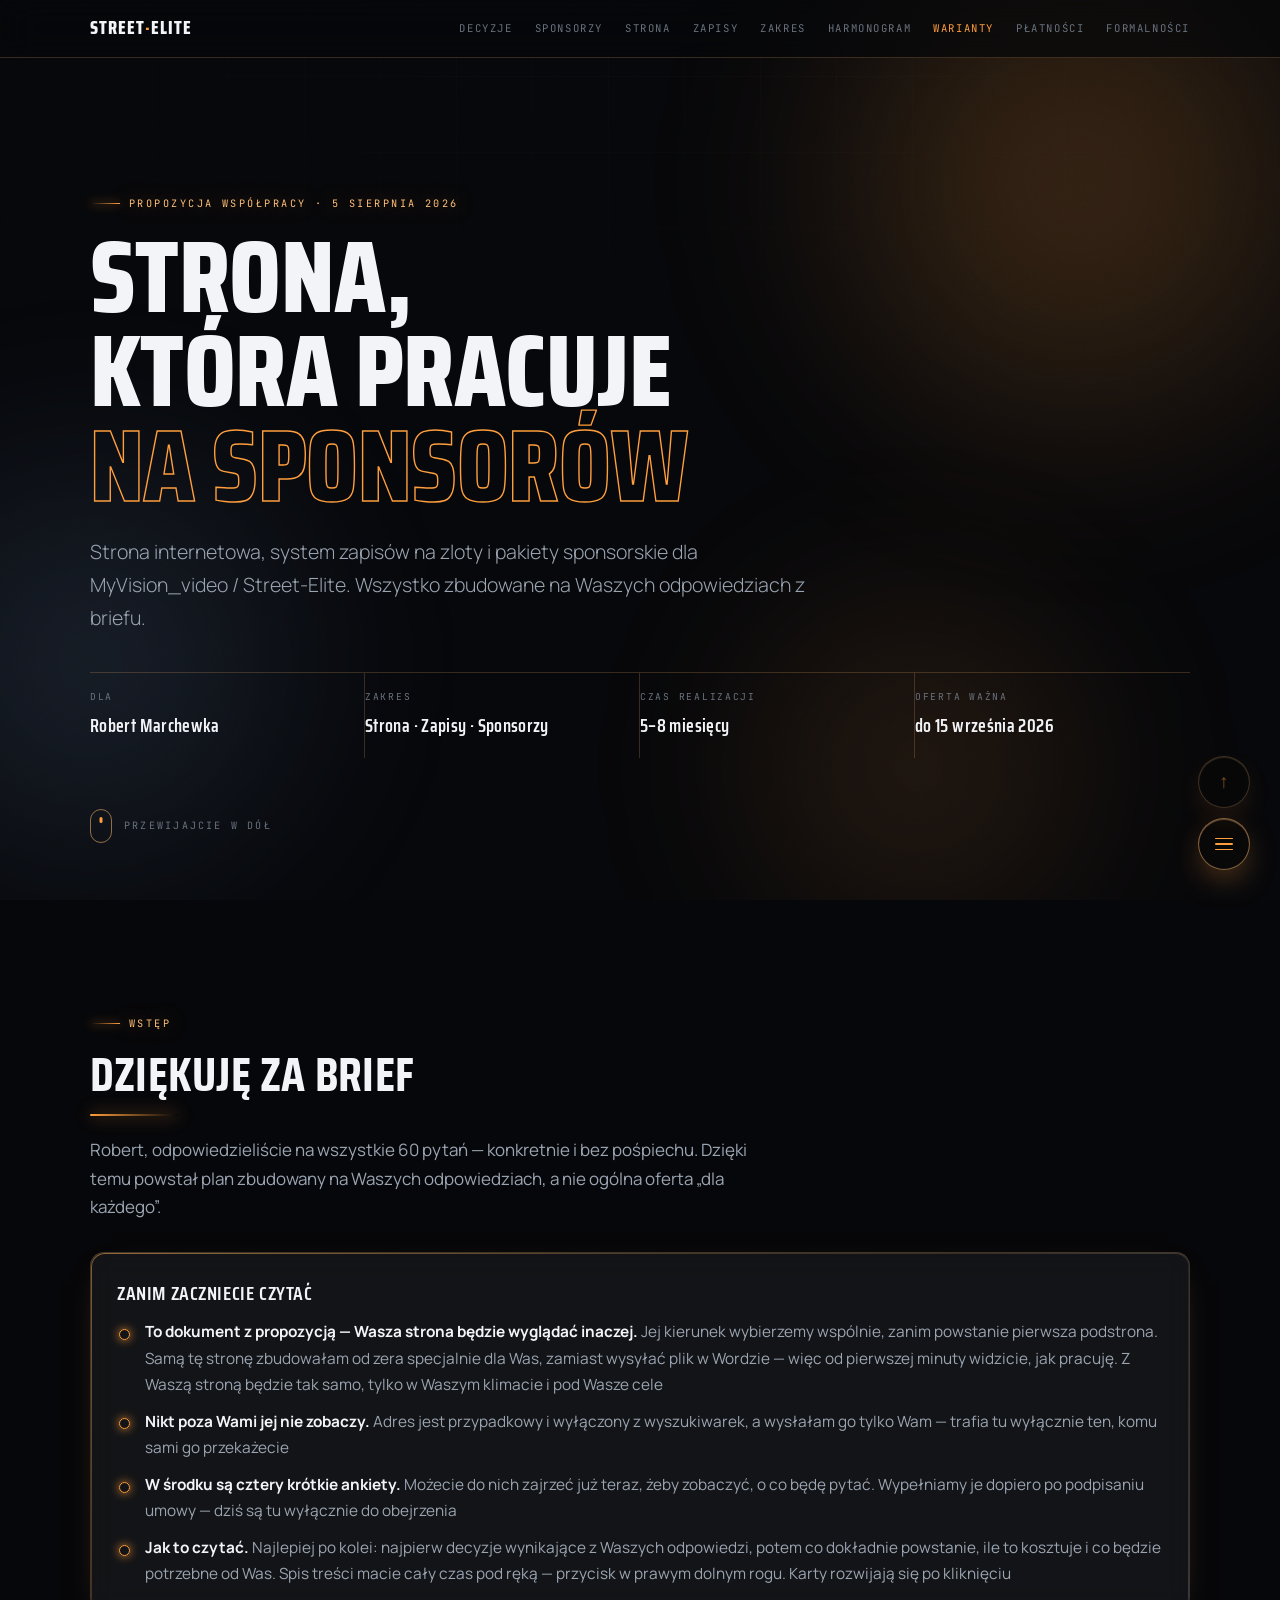
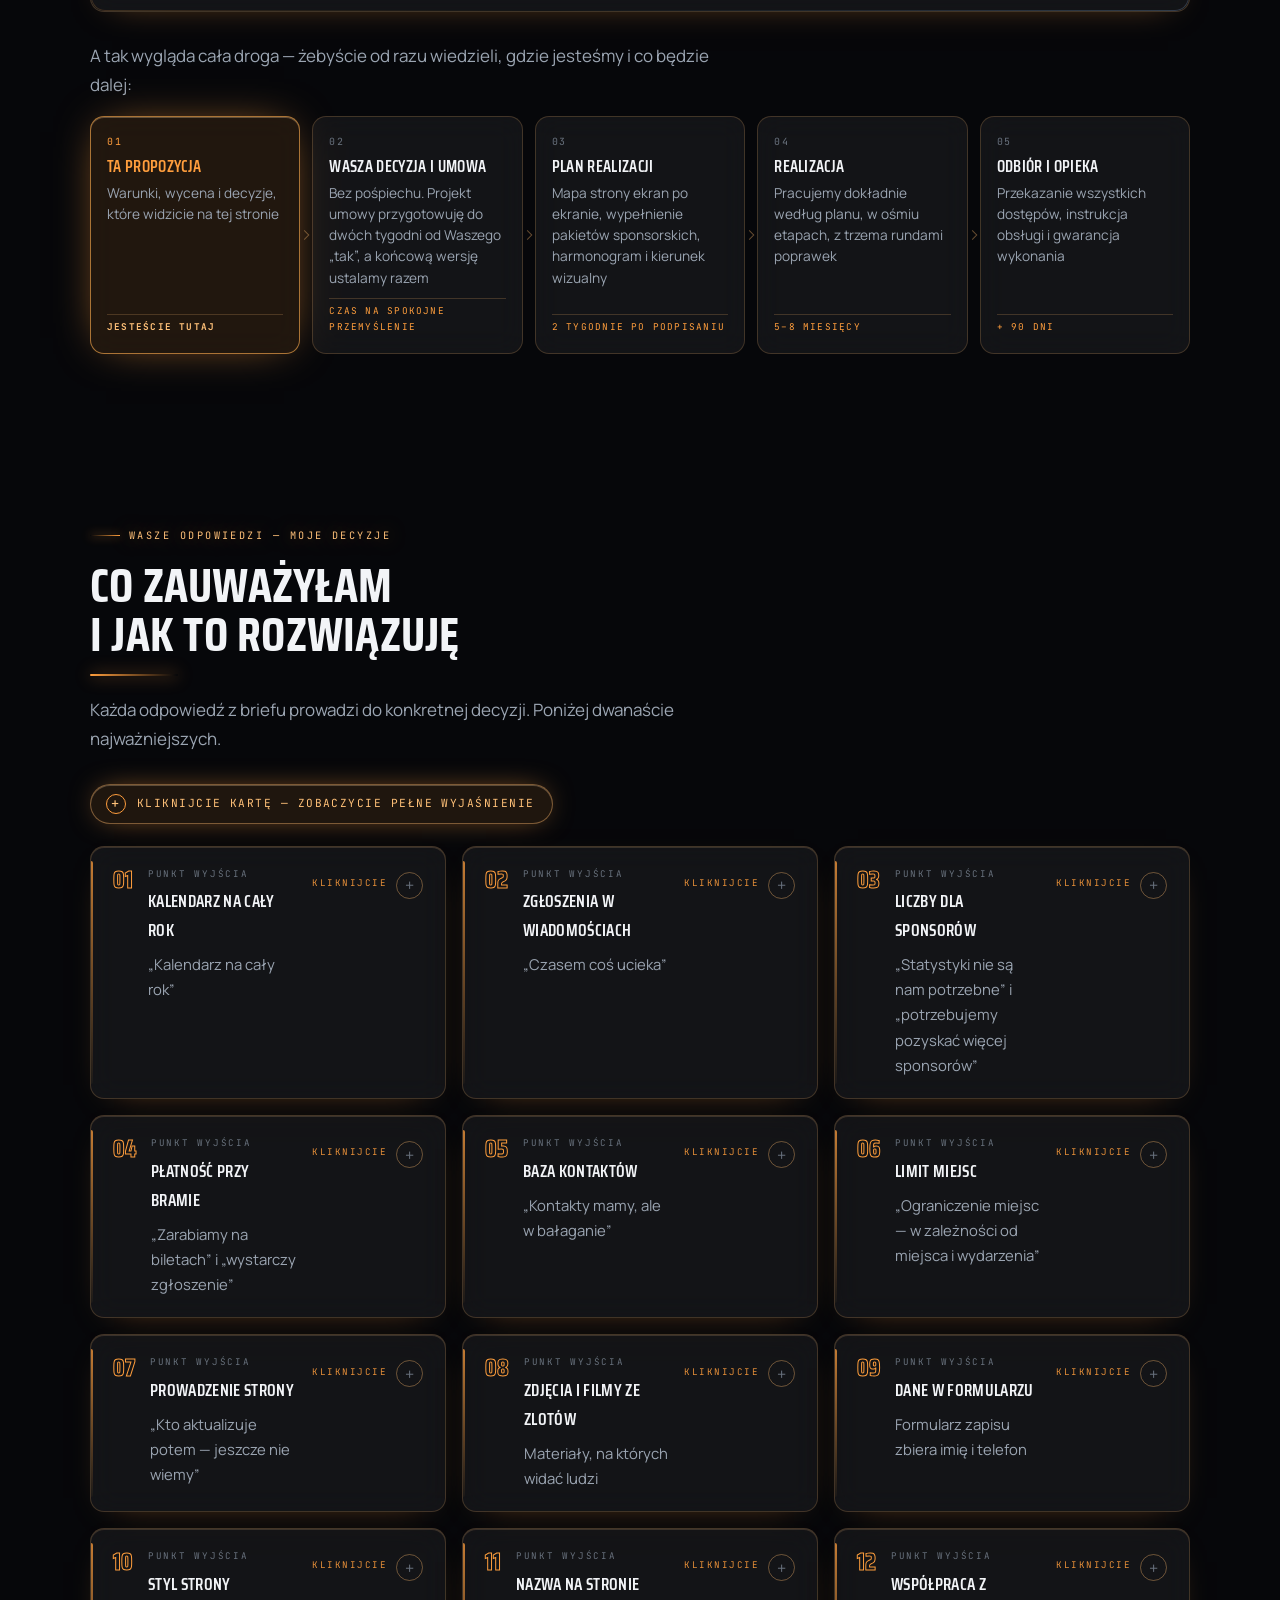
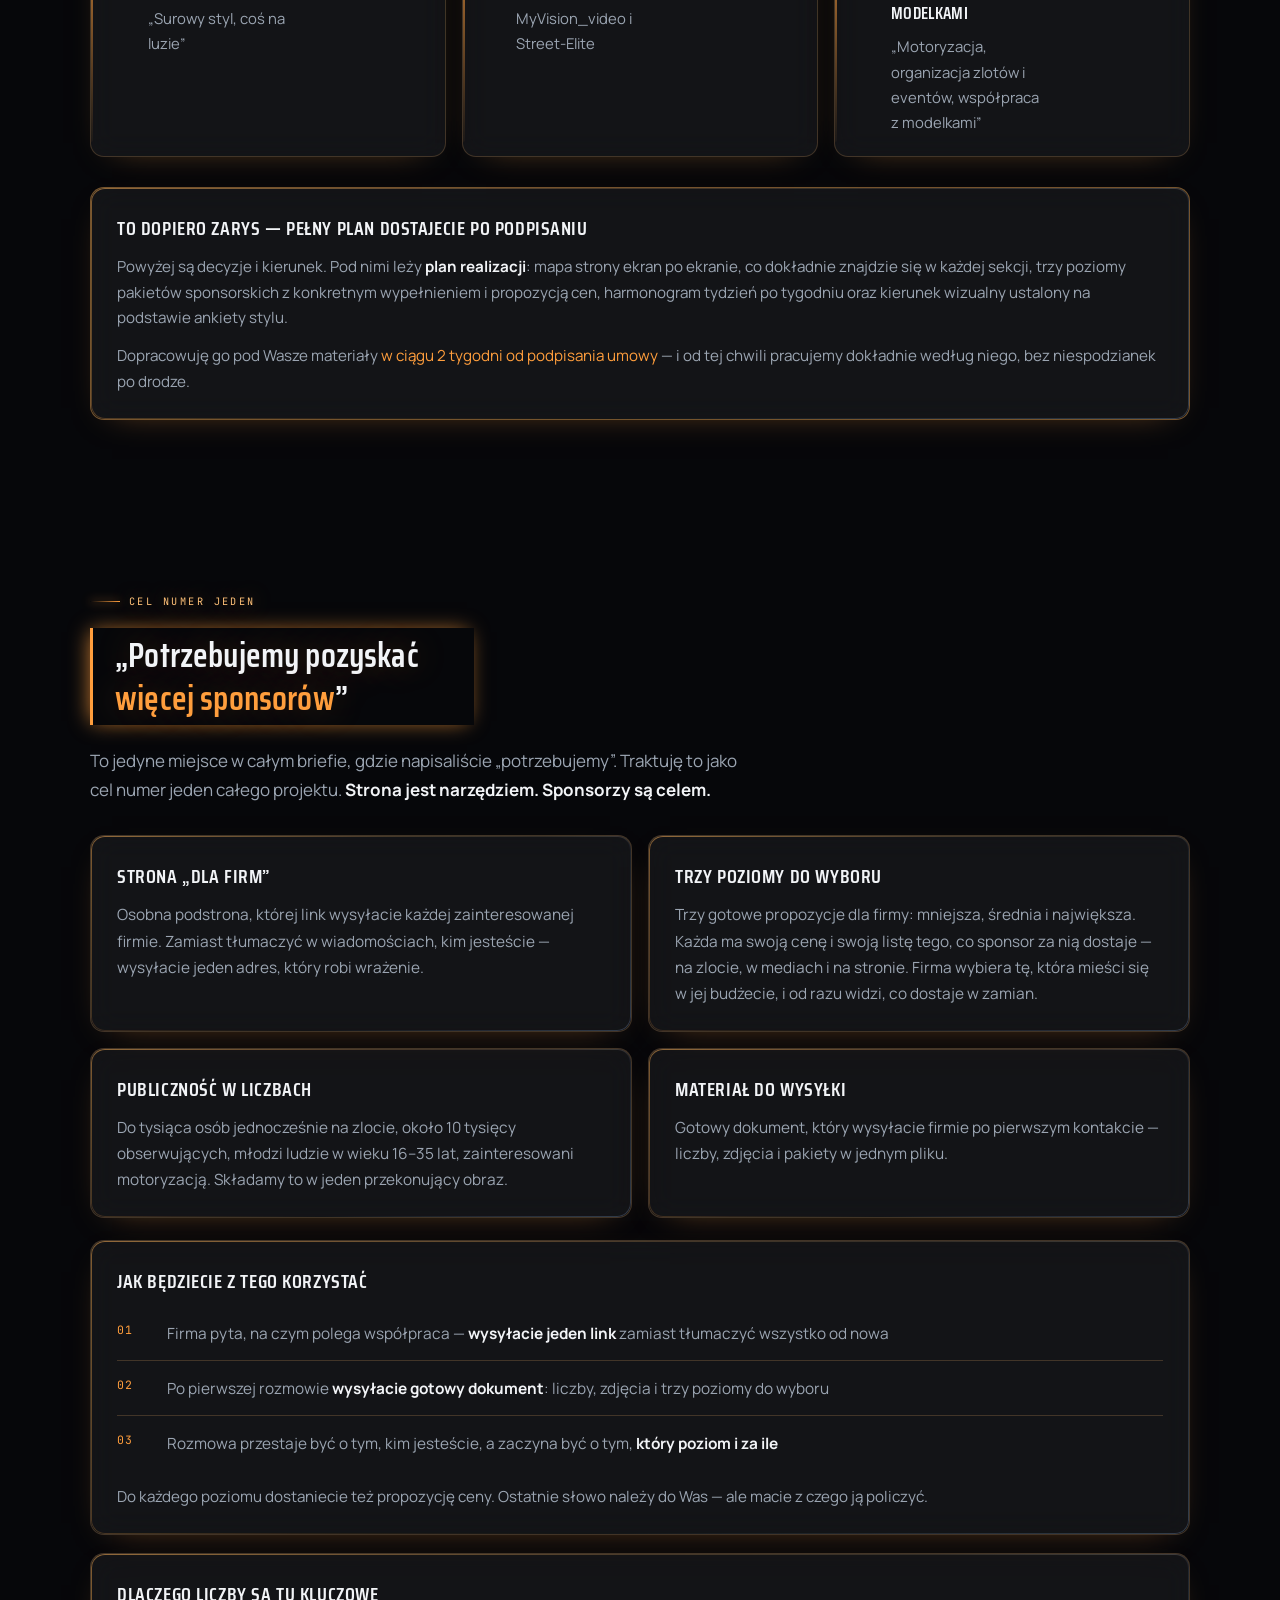
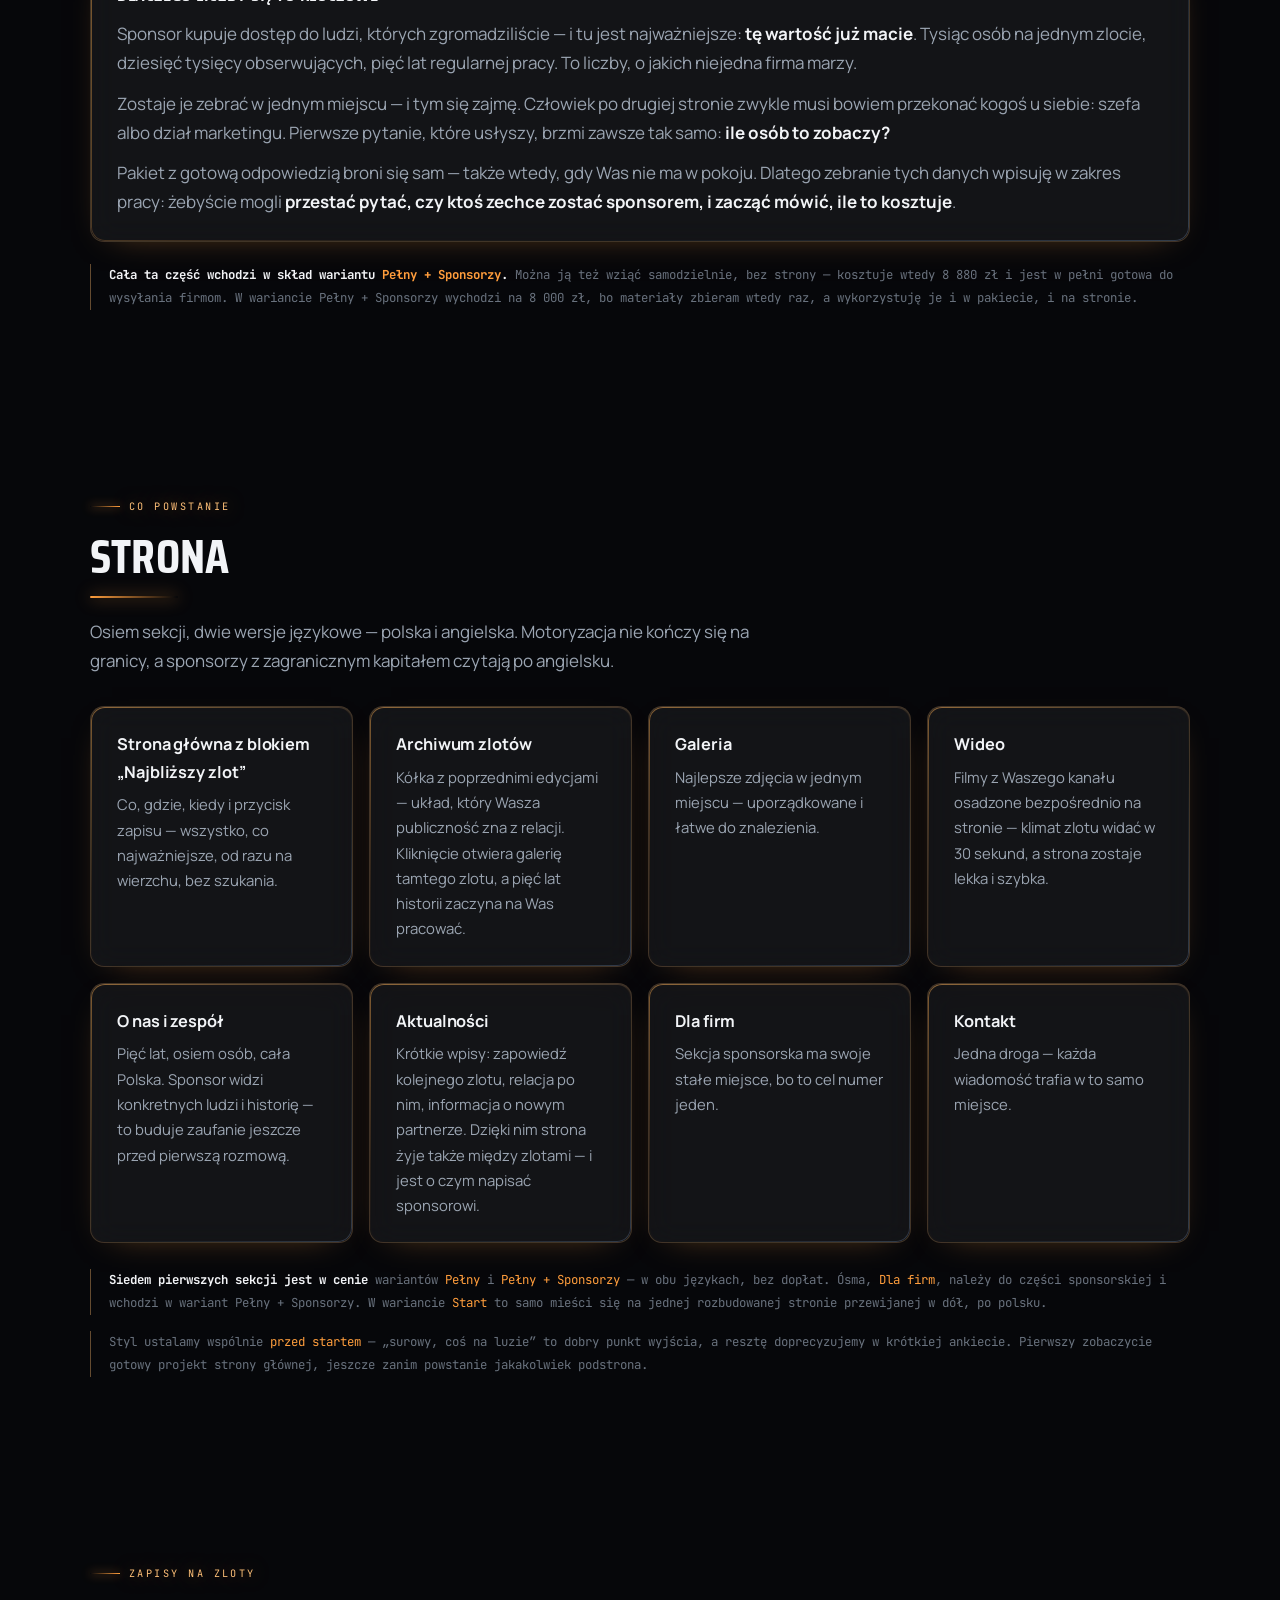
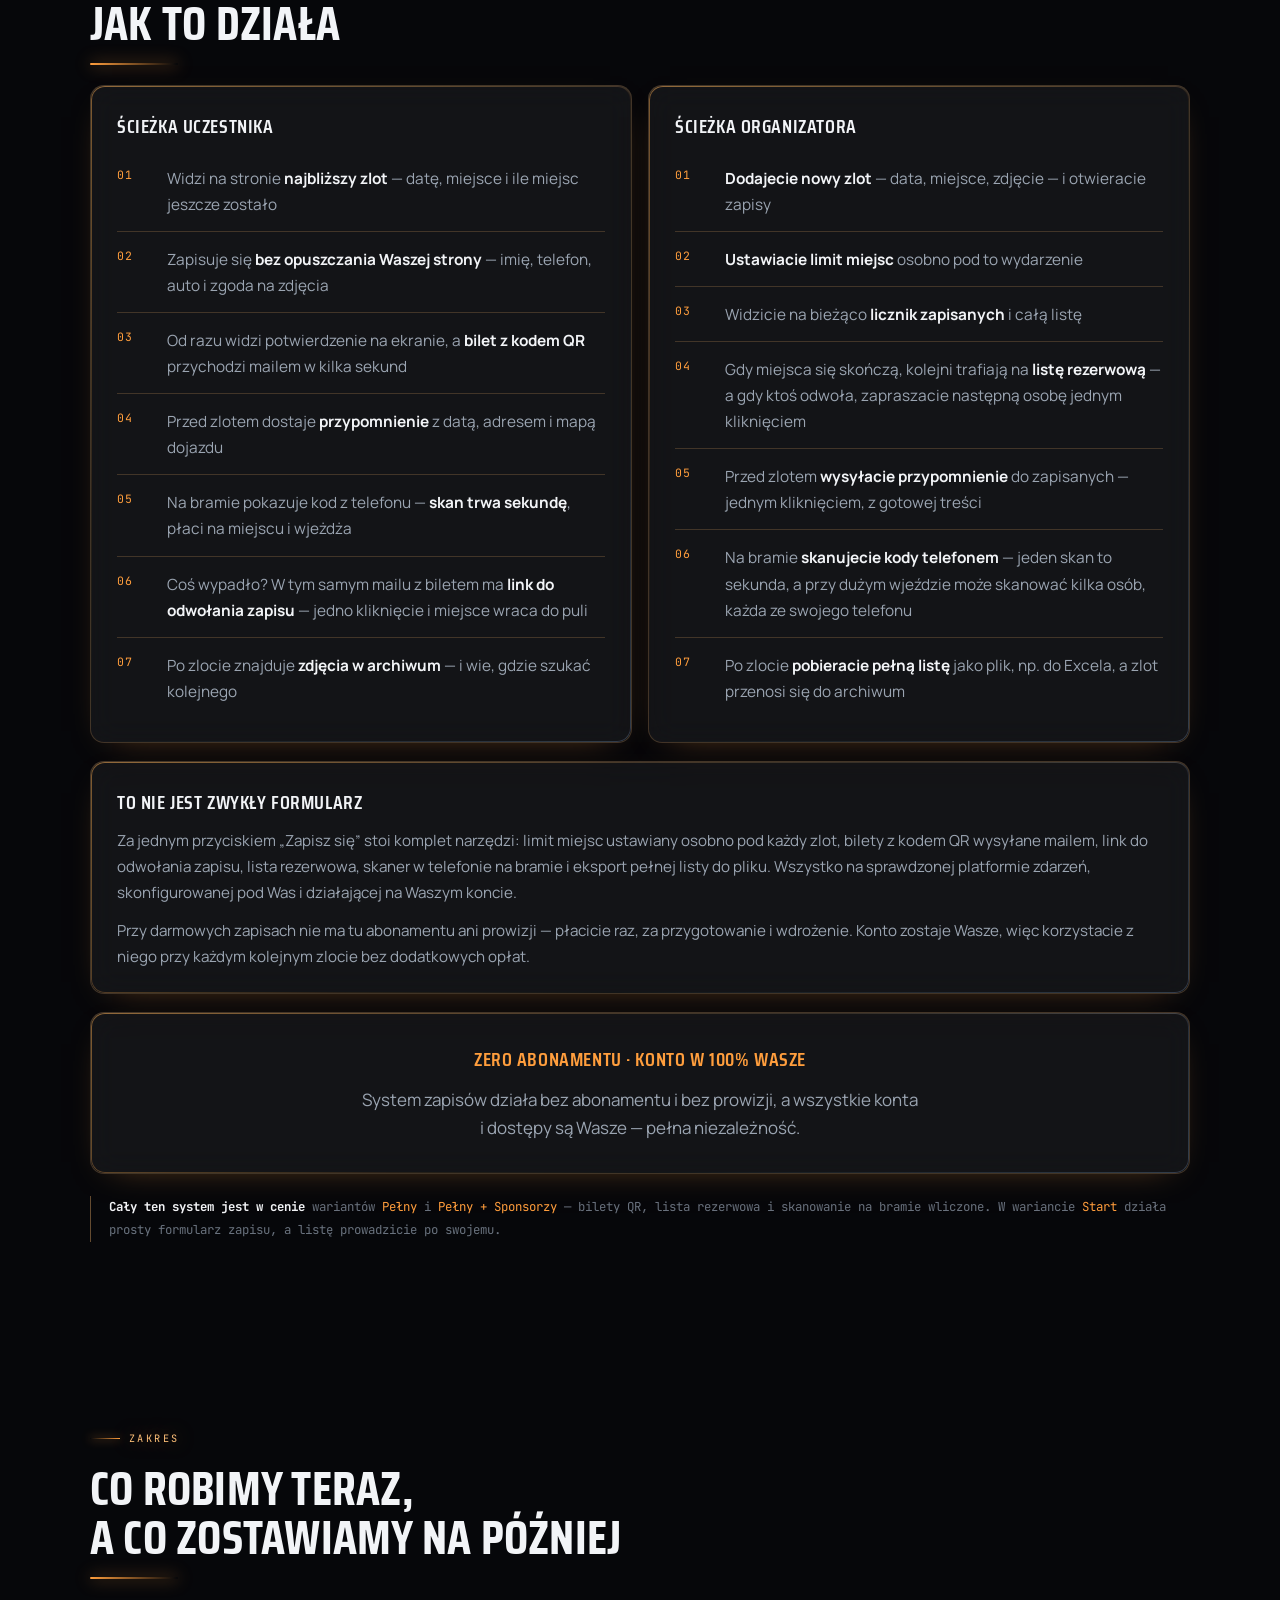
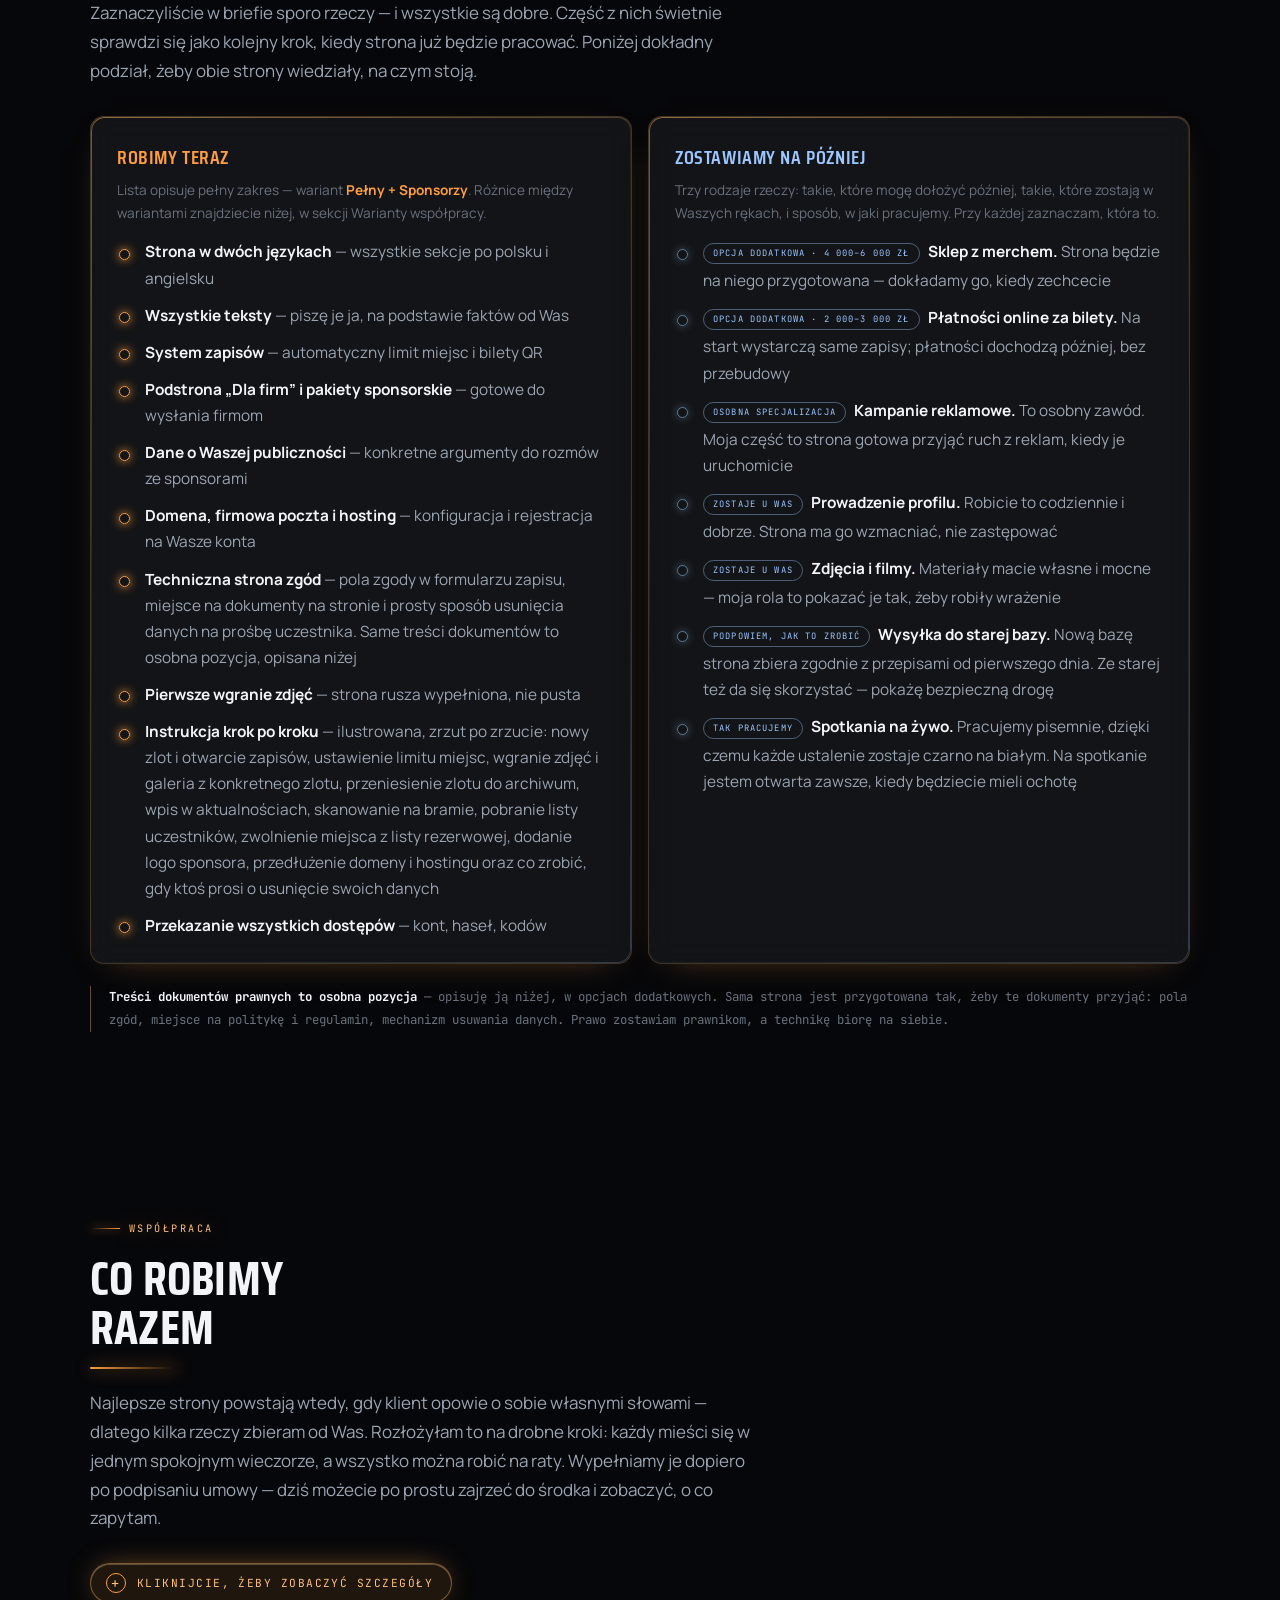
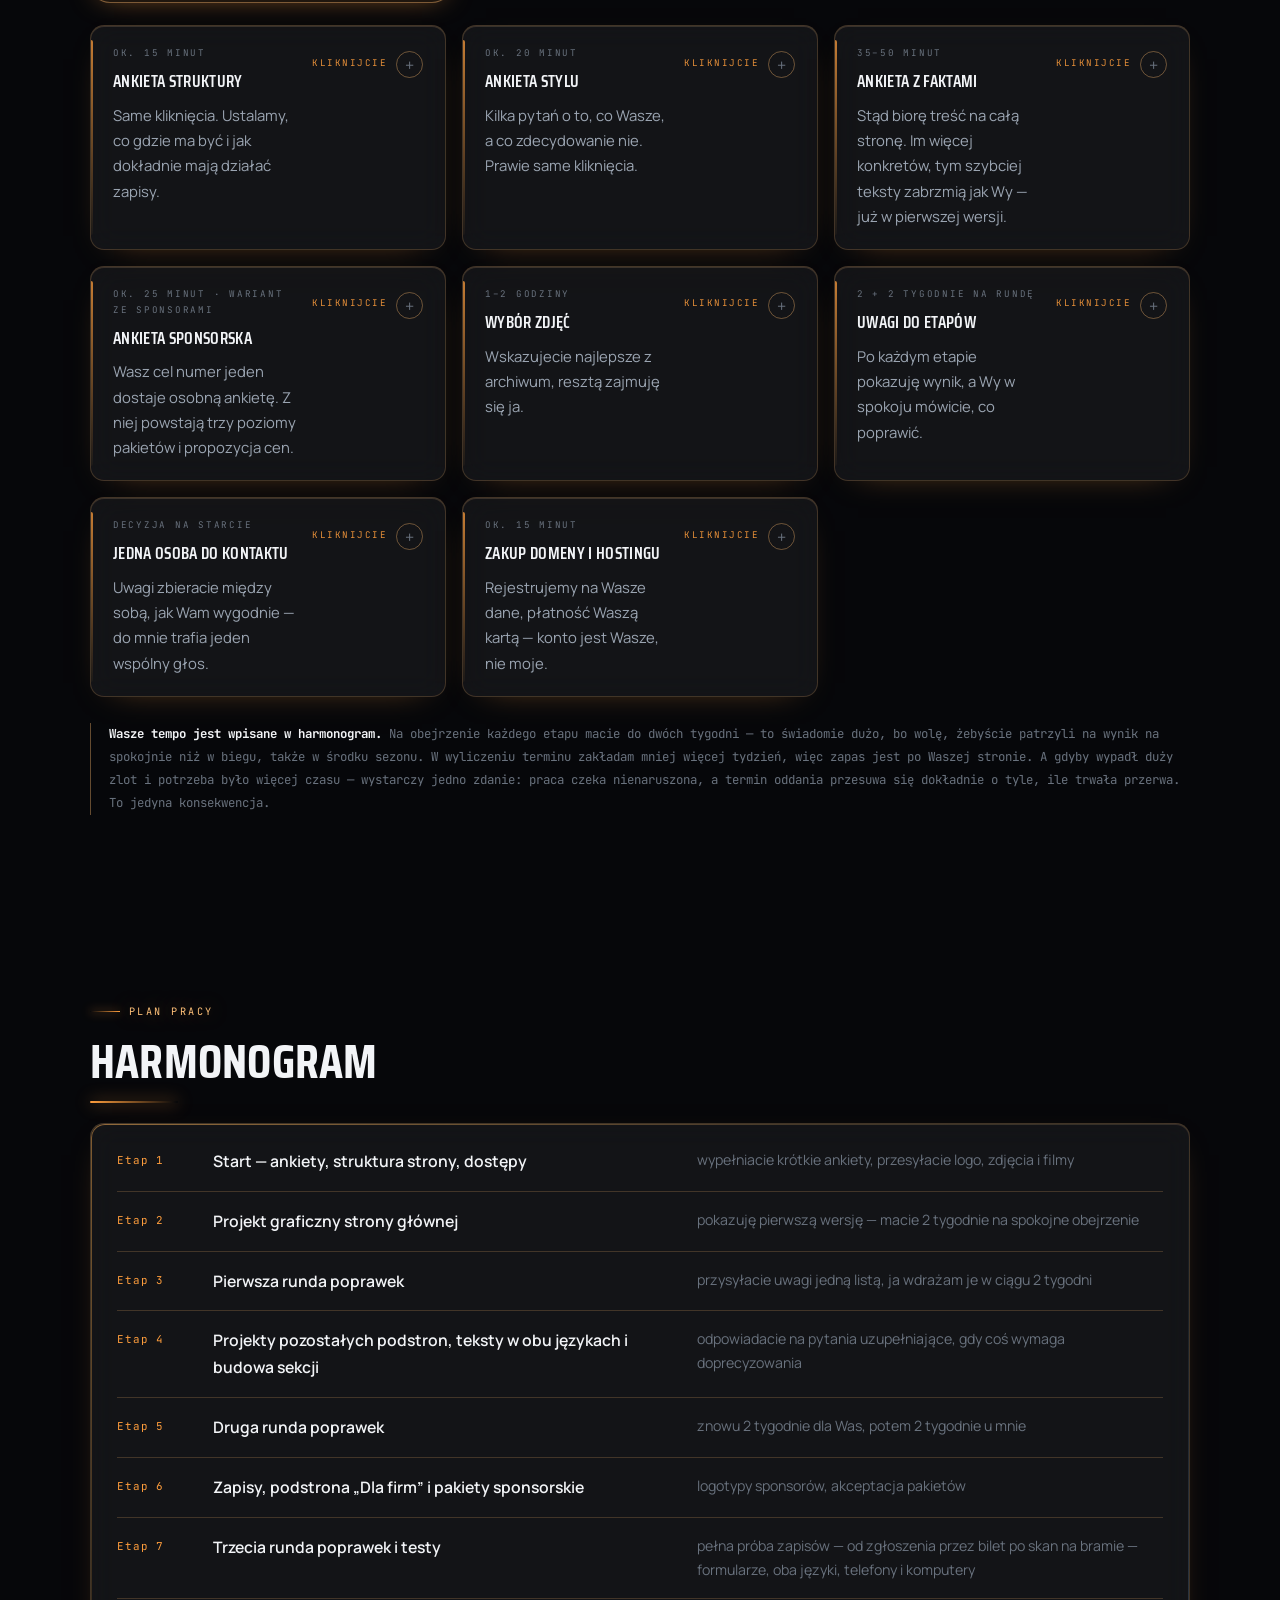
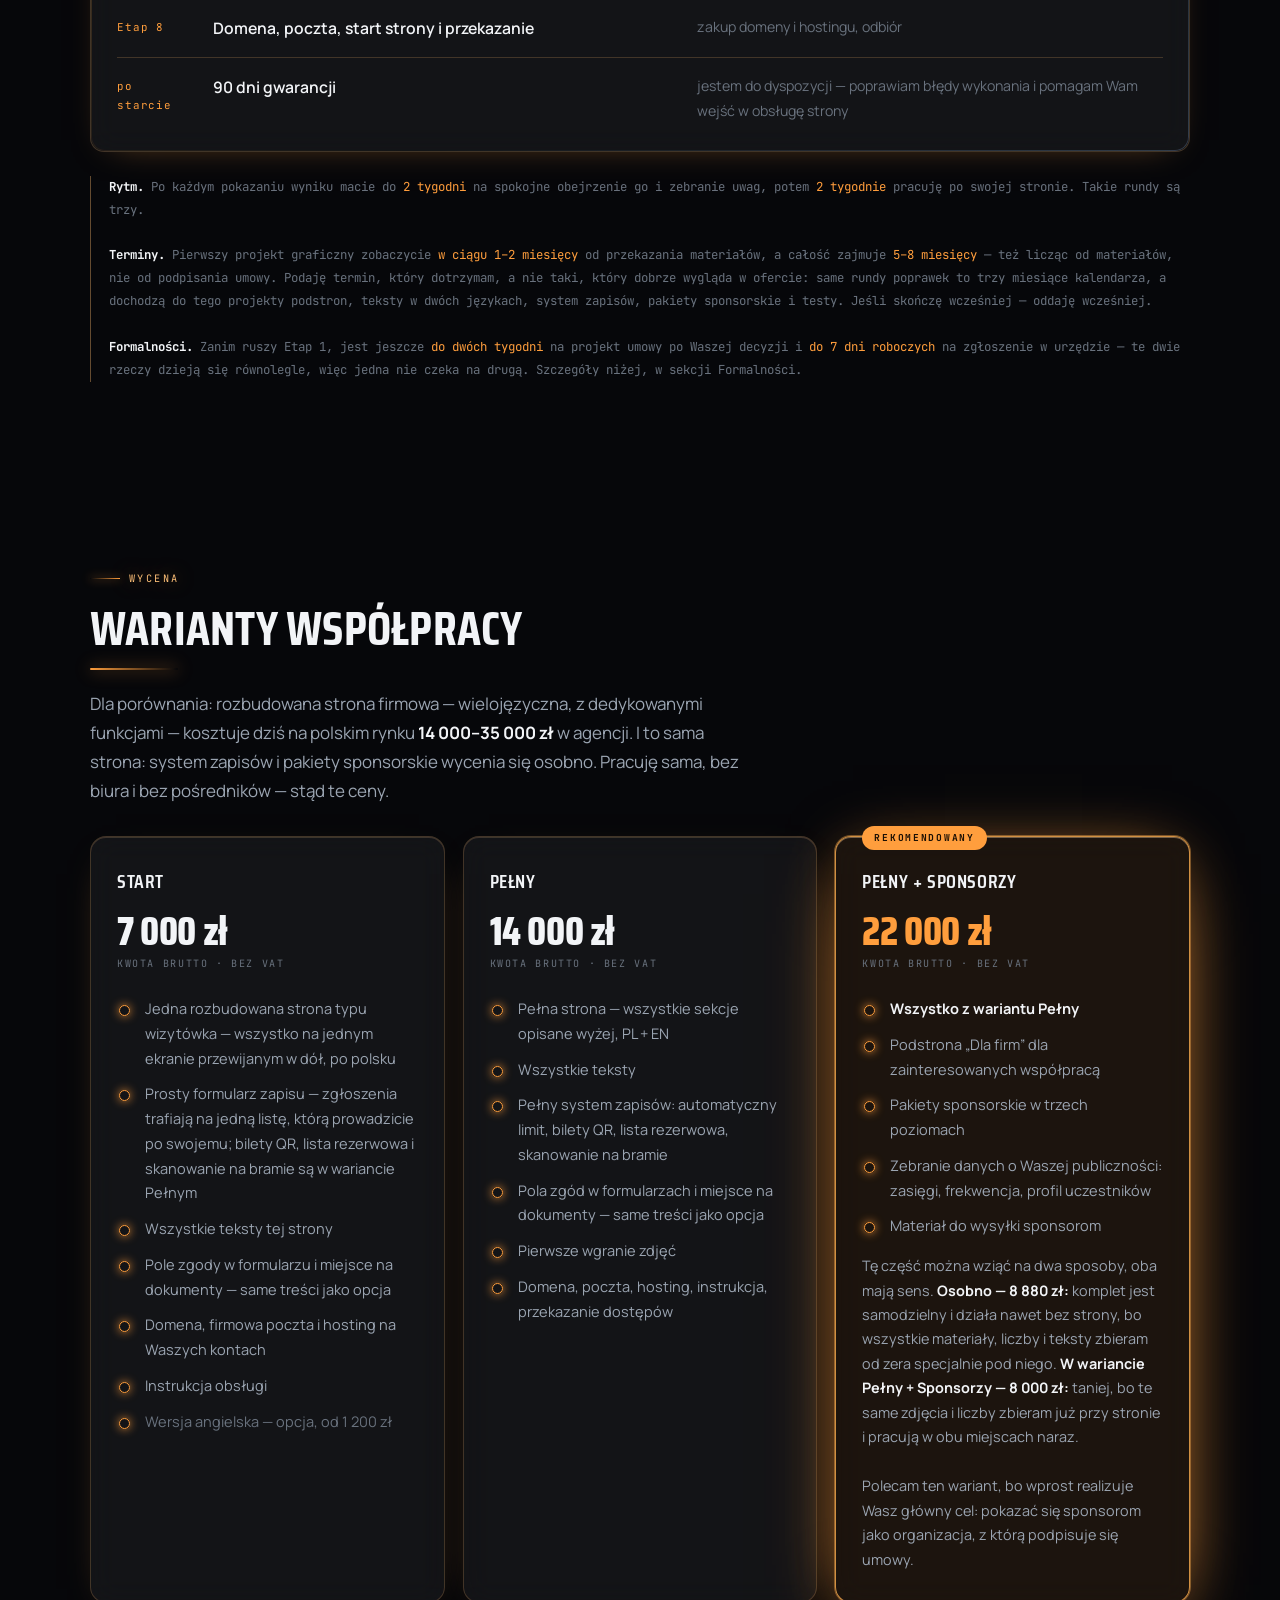
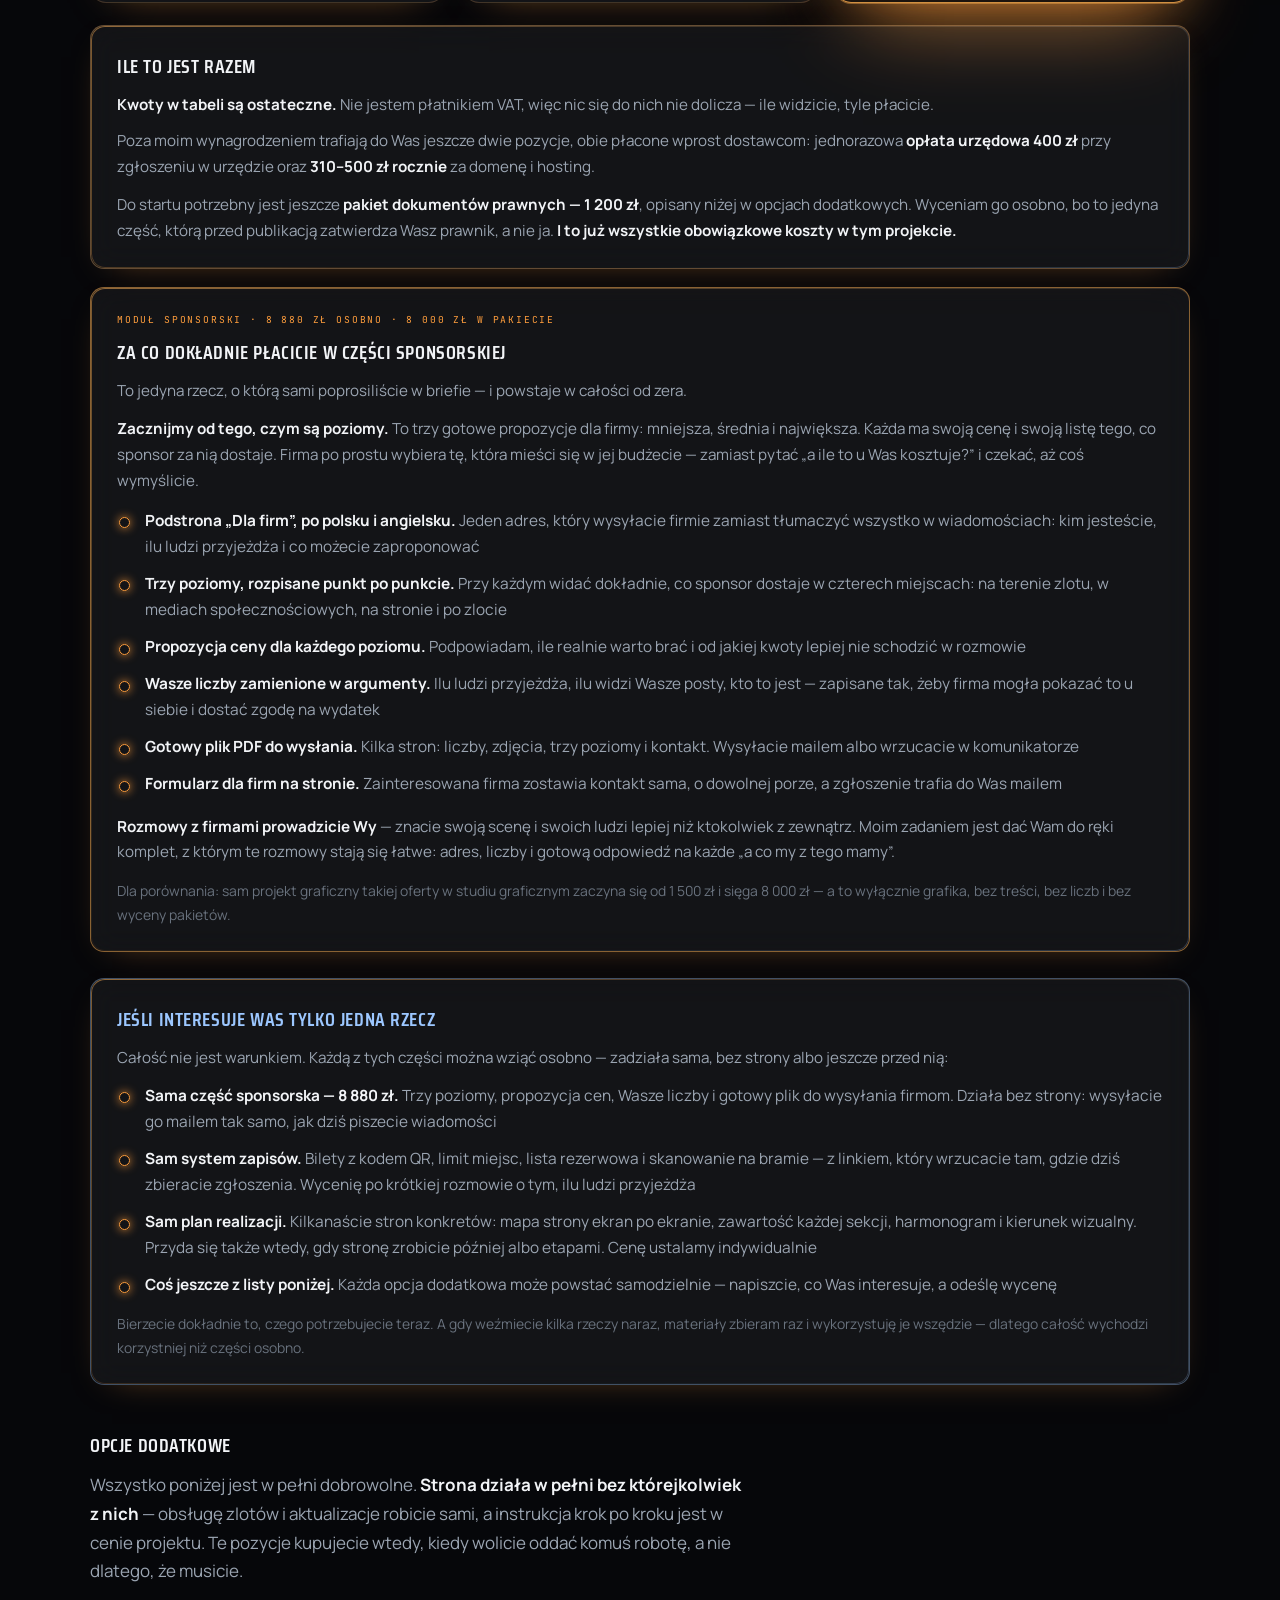
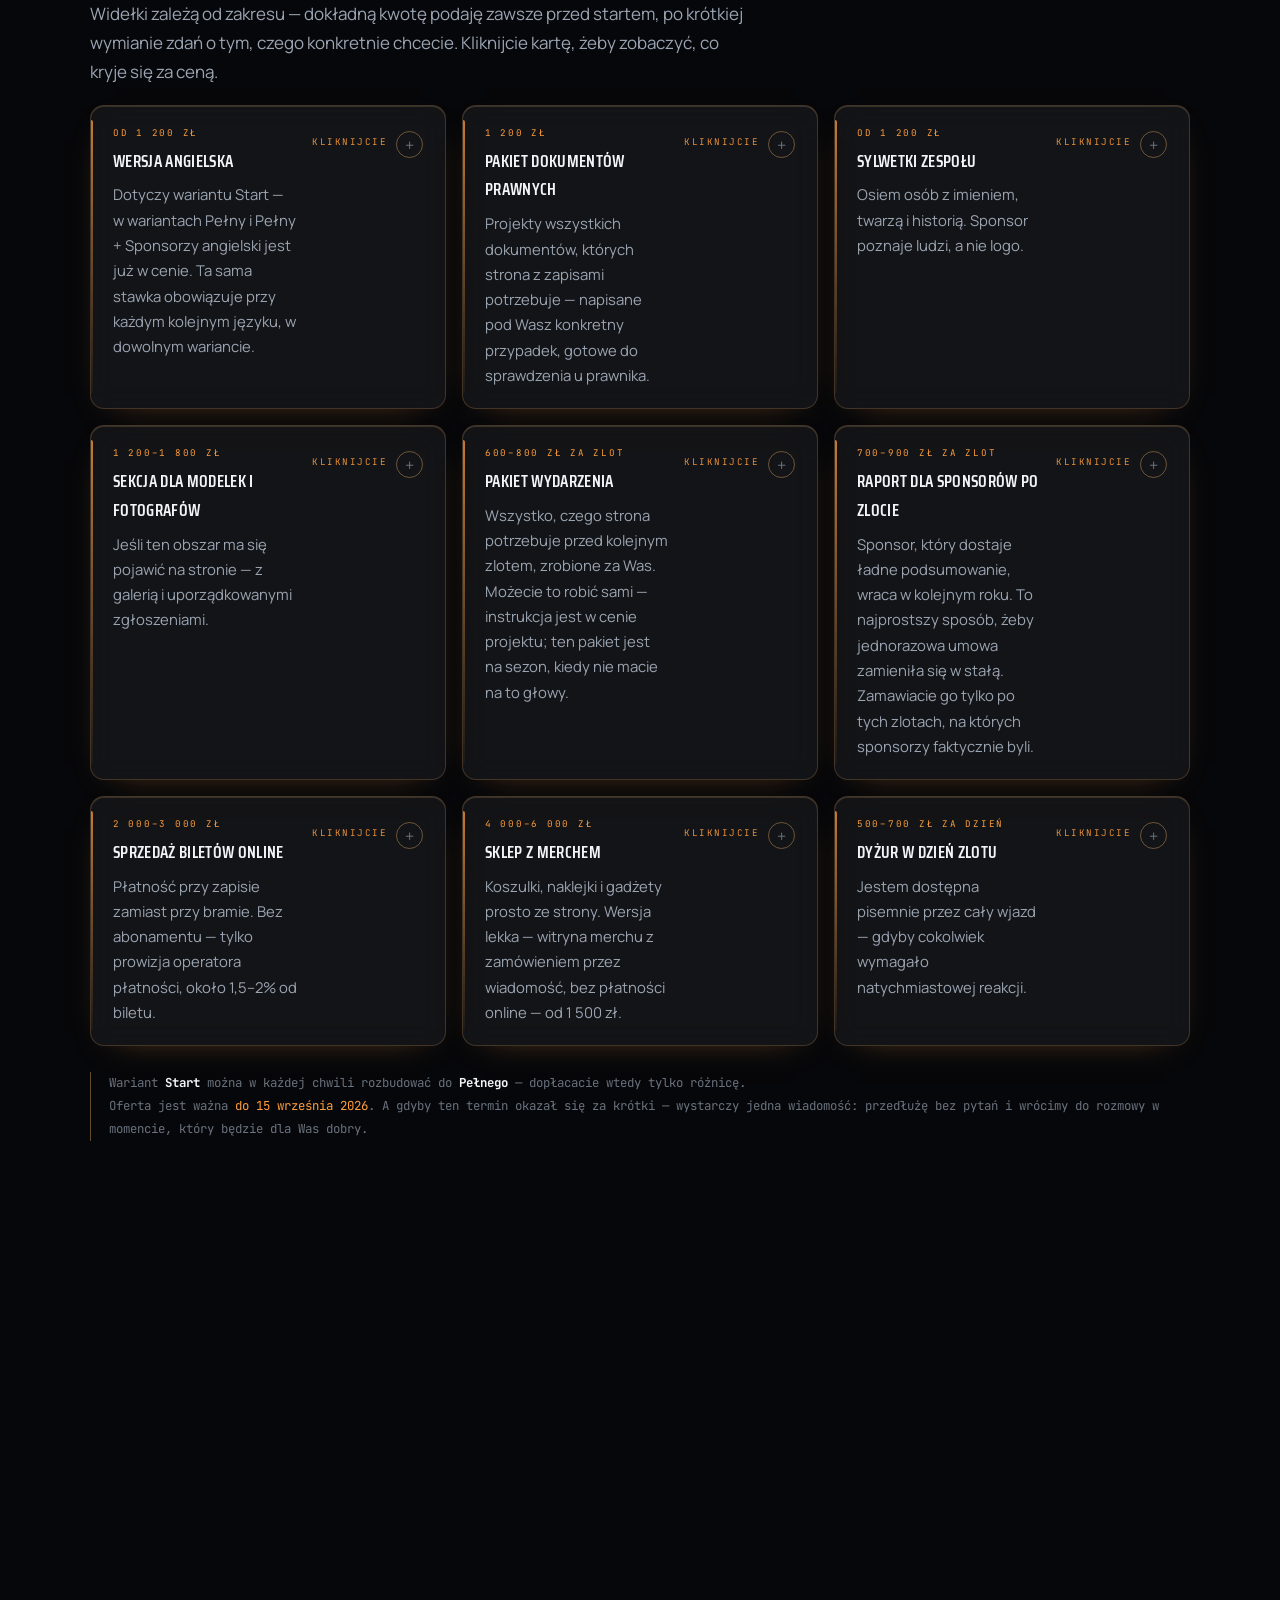
==== commit 1c32135f: "Блок отдельных продуктов: убрано приглашение уйти к другому исполнителю, проще язык, сокращено" ====
--- a/index.html
+++ b/index.html
@@ -1144,14 +1144,14 @@
 
   <div class="glass" style="margin-top:26px;border-color:rgba(156,199,255,.34)">
     <h3 style="color:var(--ice)">Jeśli interesuje Was tylko jedna rzecz</h3>
-    <p style="color:var(--soft);font-size:.95rem;margin:0 0 12px">Nie musicie brać całości. Część pracy ma sens także osobno — bez strony albo przed nią:</p>
+    <p style="color:var(--soft);font-size:.95rem;margin:0 0 12px">Całość nie jest warunkiem. Każdą z tych części można wziąć osobno — zadziała sama, bez strony albo jeszcze przed nią:</p>
     <ul class="ticks">
-      <li><b>Sama część sponsorska — 8 880 zł.</b> Trzy poziomy pakietów, propozycja cen, Wasze liczby i gotowy dokument do wysyłki firmom. Działa nawet bez strony: wysyłacie plik mailem tak samo jak dziś wysyłacie wiadomości</li>
-      <li><b>Sam system zapisów</b> — bilety QR, limit miejsc, lista rezerwowa i skanowanie na bramie, podpięte pod Wasze obecne kanały. Wycenię po krótkiej rozmowie o tym, ilu ludzi obsługujecie</li>
-      <li><b>Sam plan realizacji</b> — kilkanaście stron konkretów: mapa strony ekran po ekranie, zawartość każdej sekcji, harmonogram i kierunek wizualny. Powstaje niezależnie od tego, kto potem wykona samą stronę. Cenę ustalamy indywidualnie — wystarczy napisać</li>
-      <li><b>Coś jeszcze z listy poniżej</b> — każda z opcji dodatkowych może powstać samodzielnie. Napiszcie, co Was interesuje, a odeślę wycenę</li>
+      <li><b>Sama część sponsorska — 8 880 zł.</b> Trzy poziomy, propozycja cen, Wasze liczby i gotowy plik do wysyłania firmom. Działa bez strony: wysyłacie go mailem tak samo, jak dziś piszecie wiadomości</li>
+      <li><b>Sam system zapisów.</b> Bilety z kodem QR, limit miejsc, lista rezerwowa i skanowanie na bramie — z linkiem, który wrzucacie tam, gdzie dziś zbieracie zgłoszenia. Wycenię po krótkiej rozmowie o tym, ilu ludzi przyjeżdża</li>
+      <li><b>Sam plan realizacji.</b> Kilkanaście stron konkretów: mapa strony ekran po ekranie, zawartość każdej sekcji, harmonogram i kierunek wizualny. Przyda się także wtedy, gdy stronę zrobicie później albo etapami. Cenę ustalamy indywidualnie</li>
+      <li><b>Coś jeszcze z listy poniżej.</b> Każda opcja dodatkowa może powstać samodzielnie — napiszcie, co Was interesuje, a odeślę wycenę</li>
     </ul>
-    <p style="color:var(--dim);font-size:.87rem;margin:14px 0 0">Każda z tych rzeczy jest skończona sama w sobie — bierzecie dokładnie to, czego potrzebujecie teraz. A jeśli zdecydujecie się na kilka naraz, materiały zbieram raz i wykorzystuję wszędzie, więc całość wychodzi korzystniej.</p>
+    <p style="color:var(--dim);font-size:.87rem;margin:14px 0 0">Bierzecie dokładnie to, czego potrzebujecie teraz. A gdy weźmiecie kilka rzeczy naraz, materiały zbieram raz i wykorzystuję je wszędzie — dlatego całość wychodzi korzystniej niż części osobno.</p>
   </div>
 
   <h3 style="margin-top:44px">Opcje dodatkowe</h3>
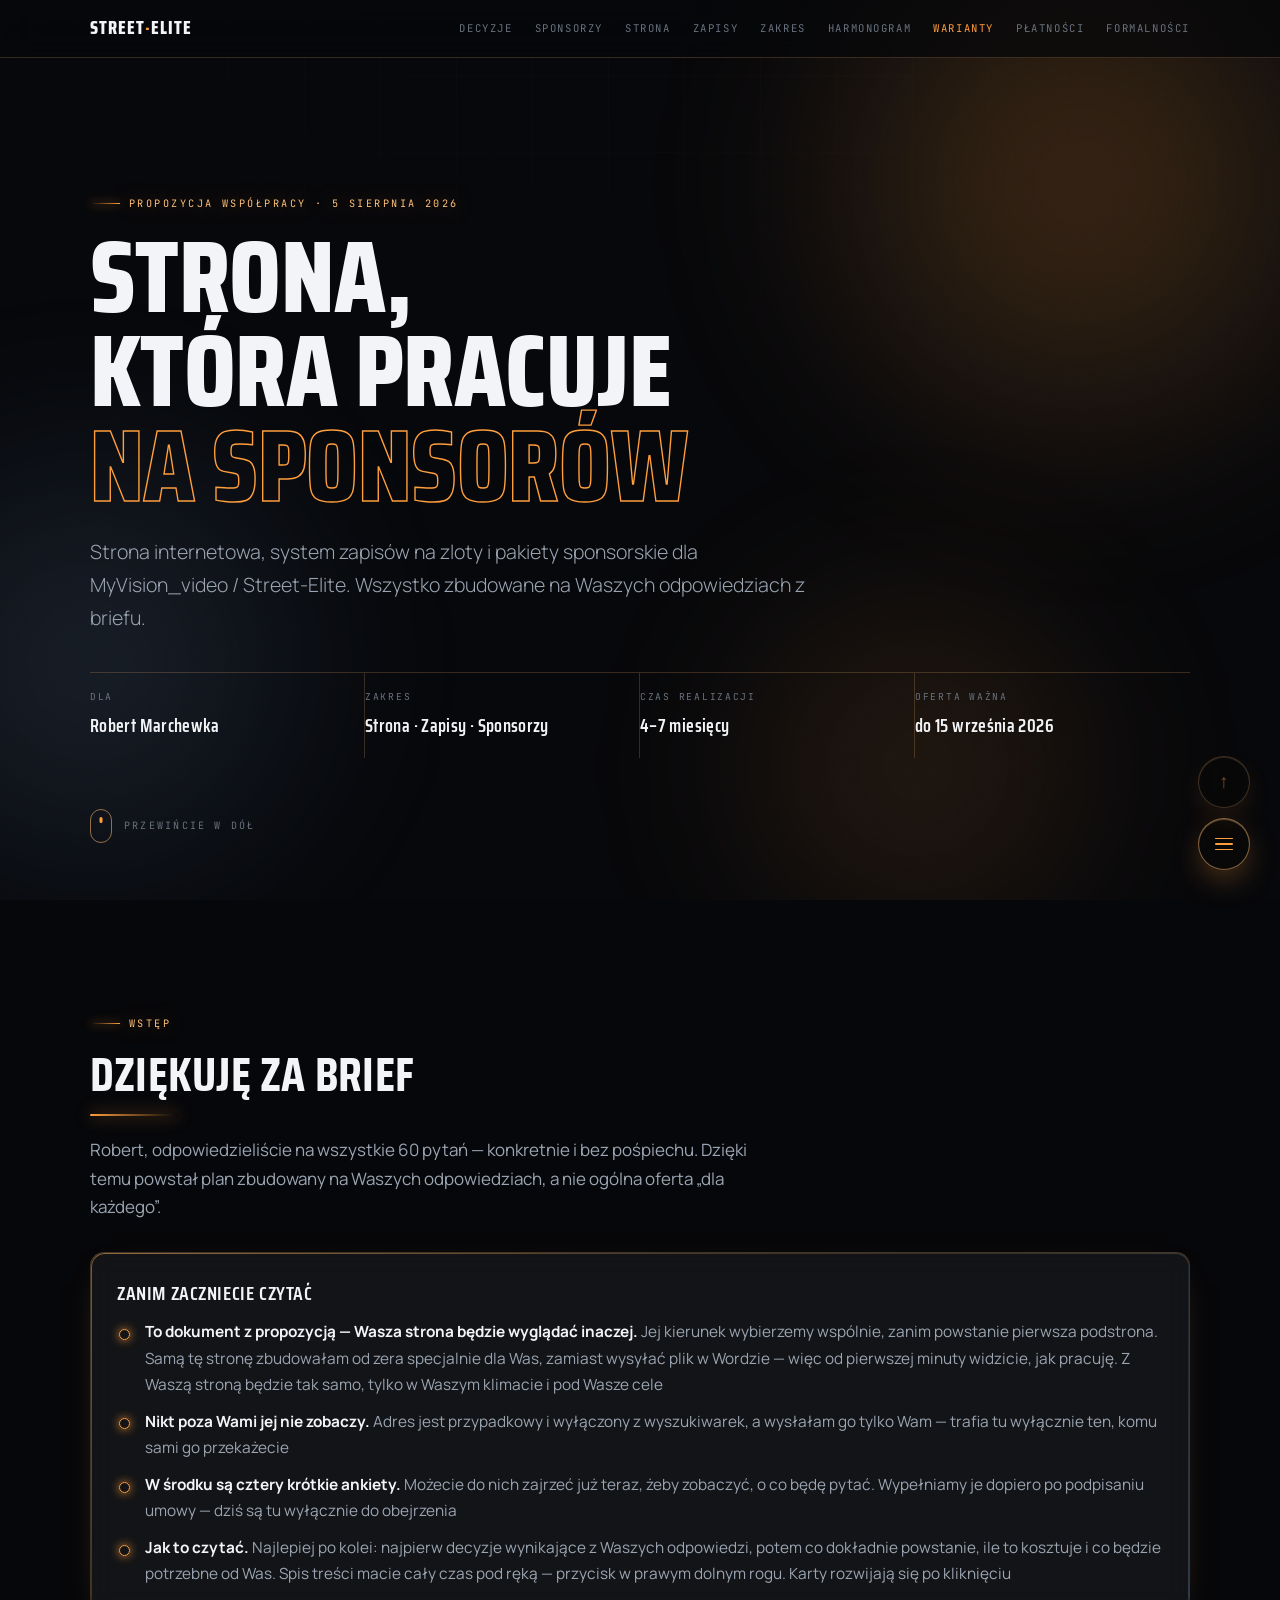
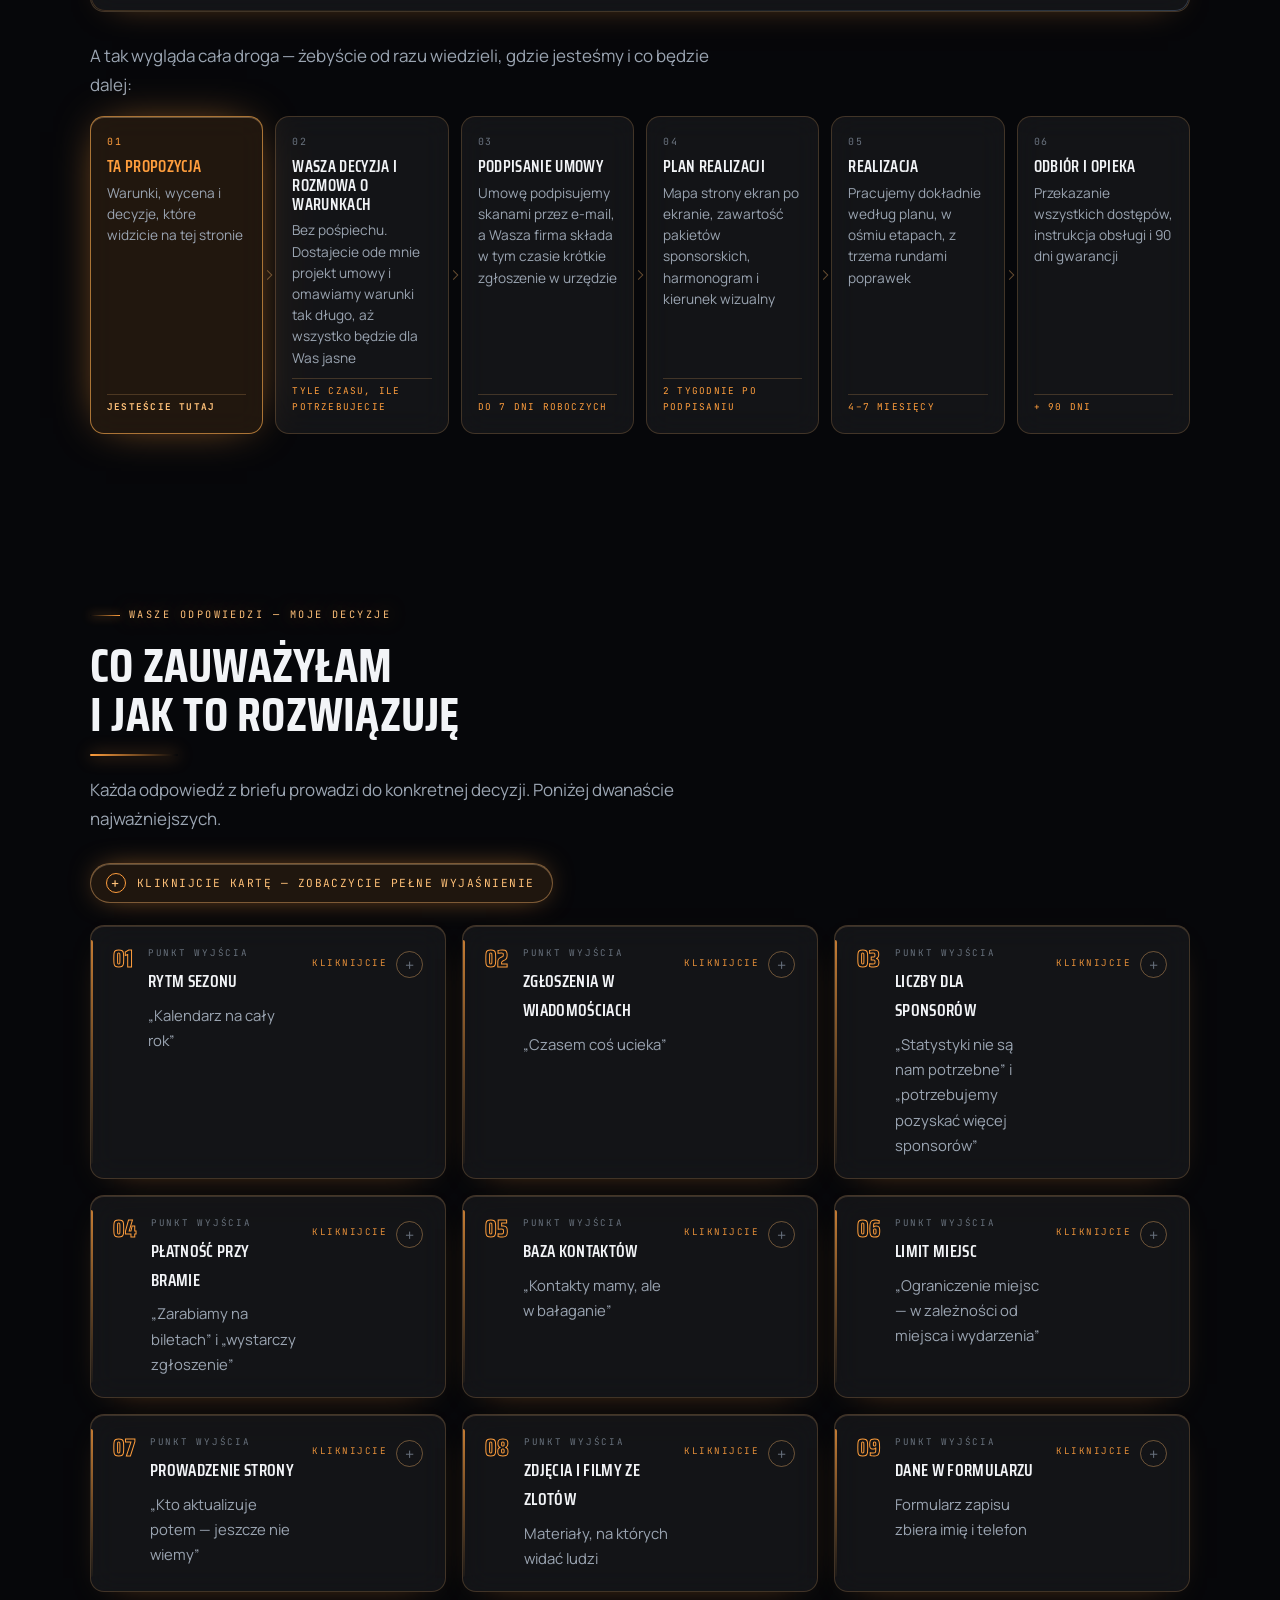
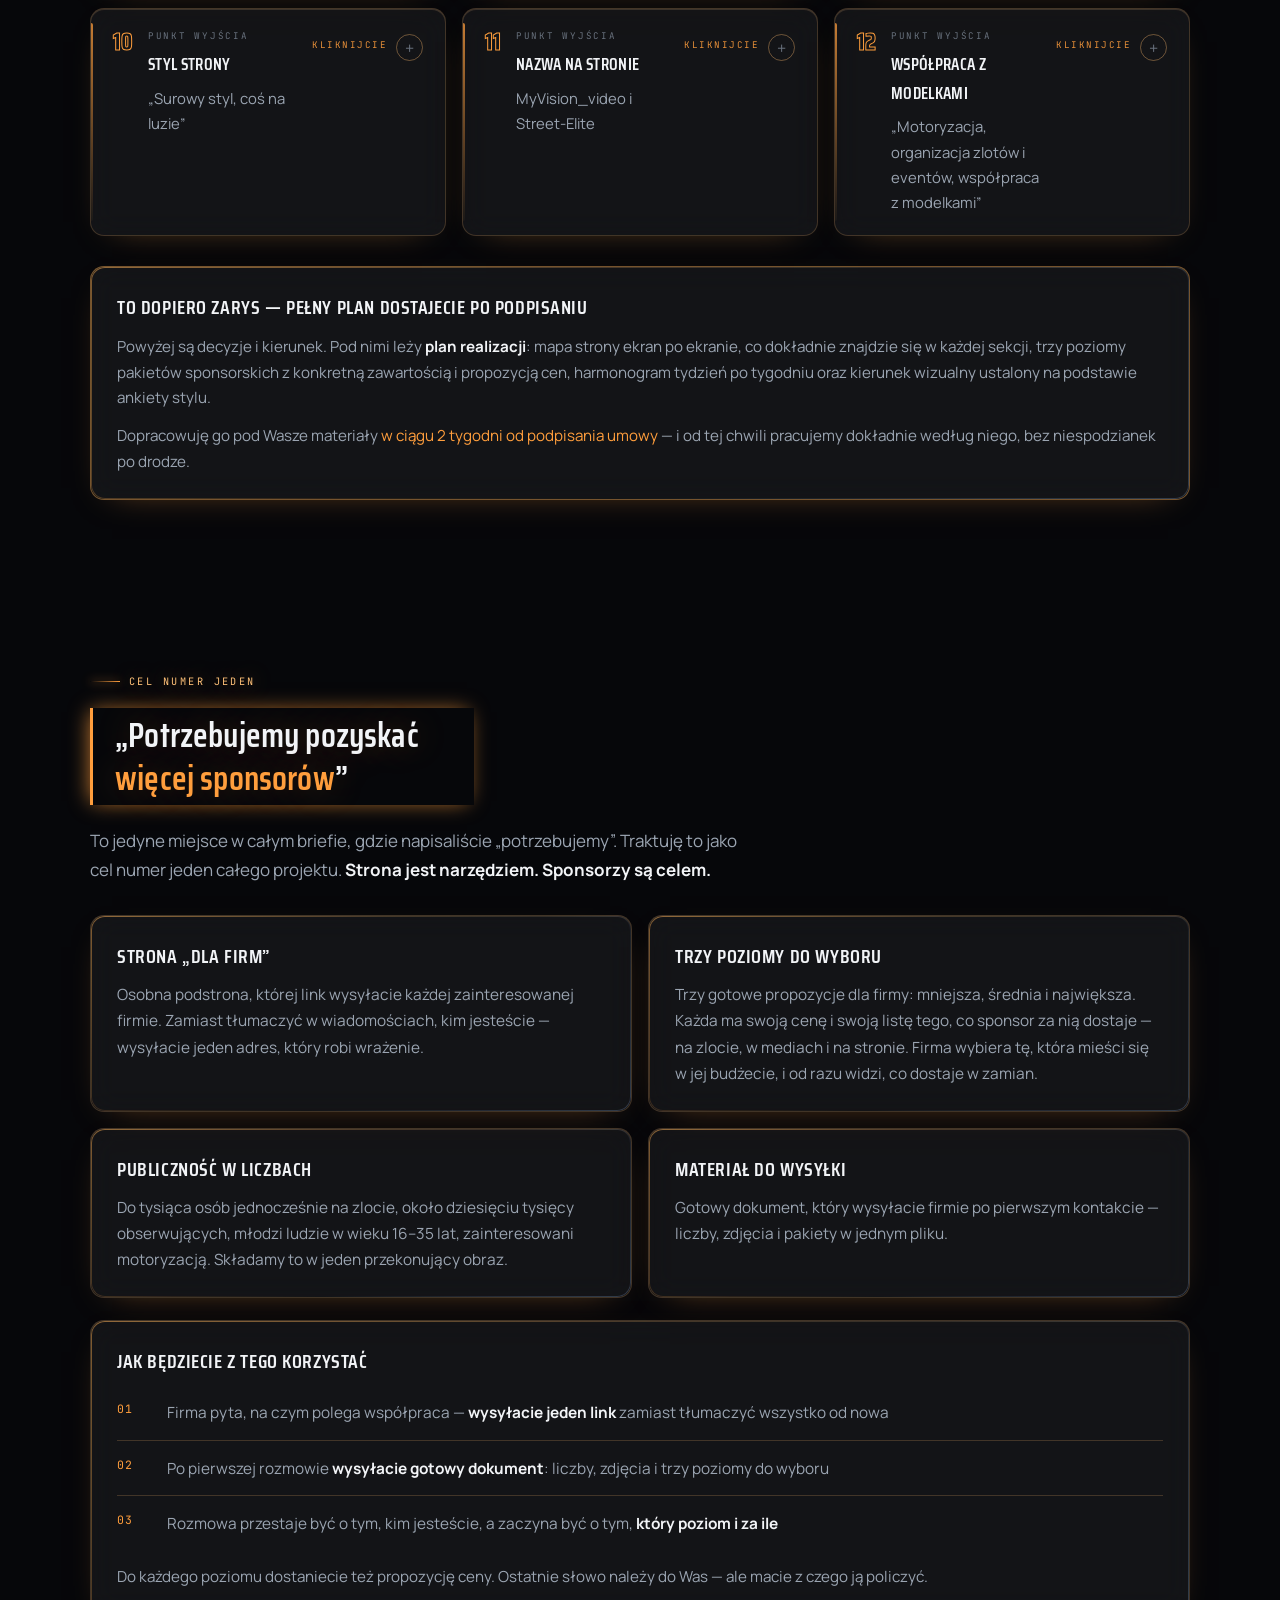
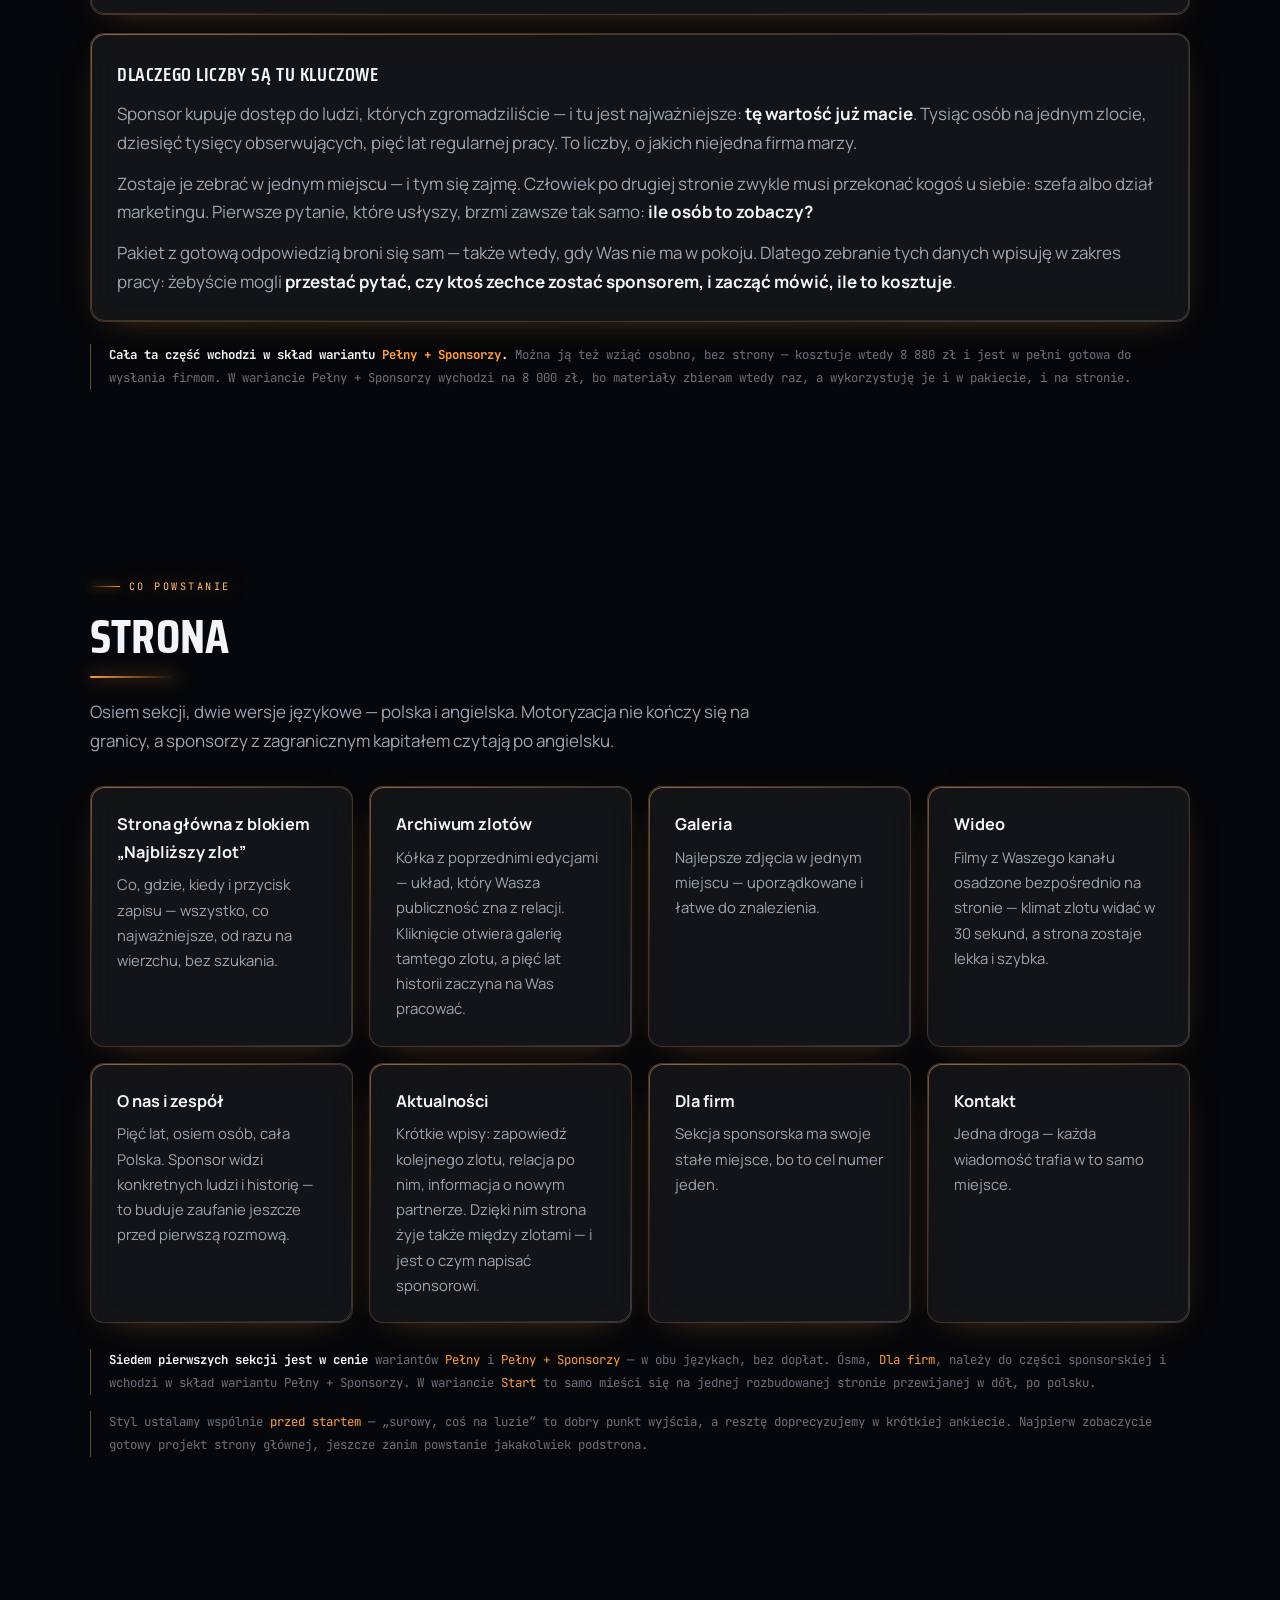
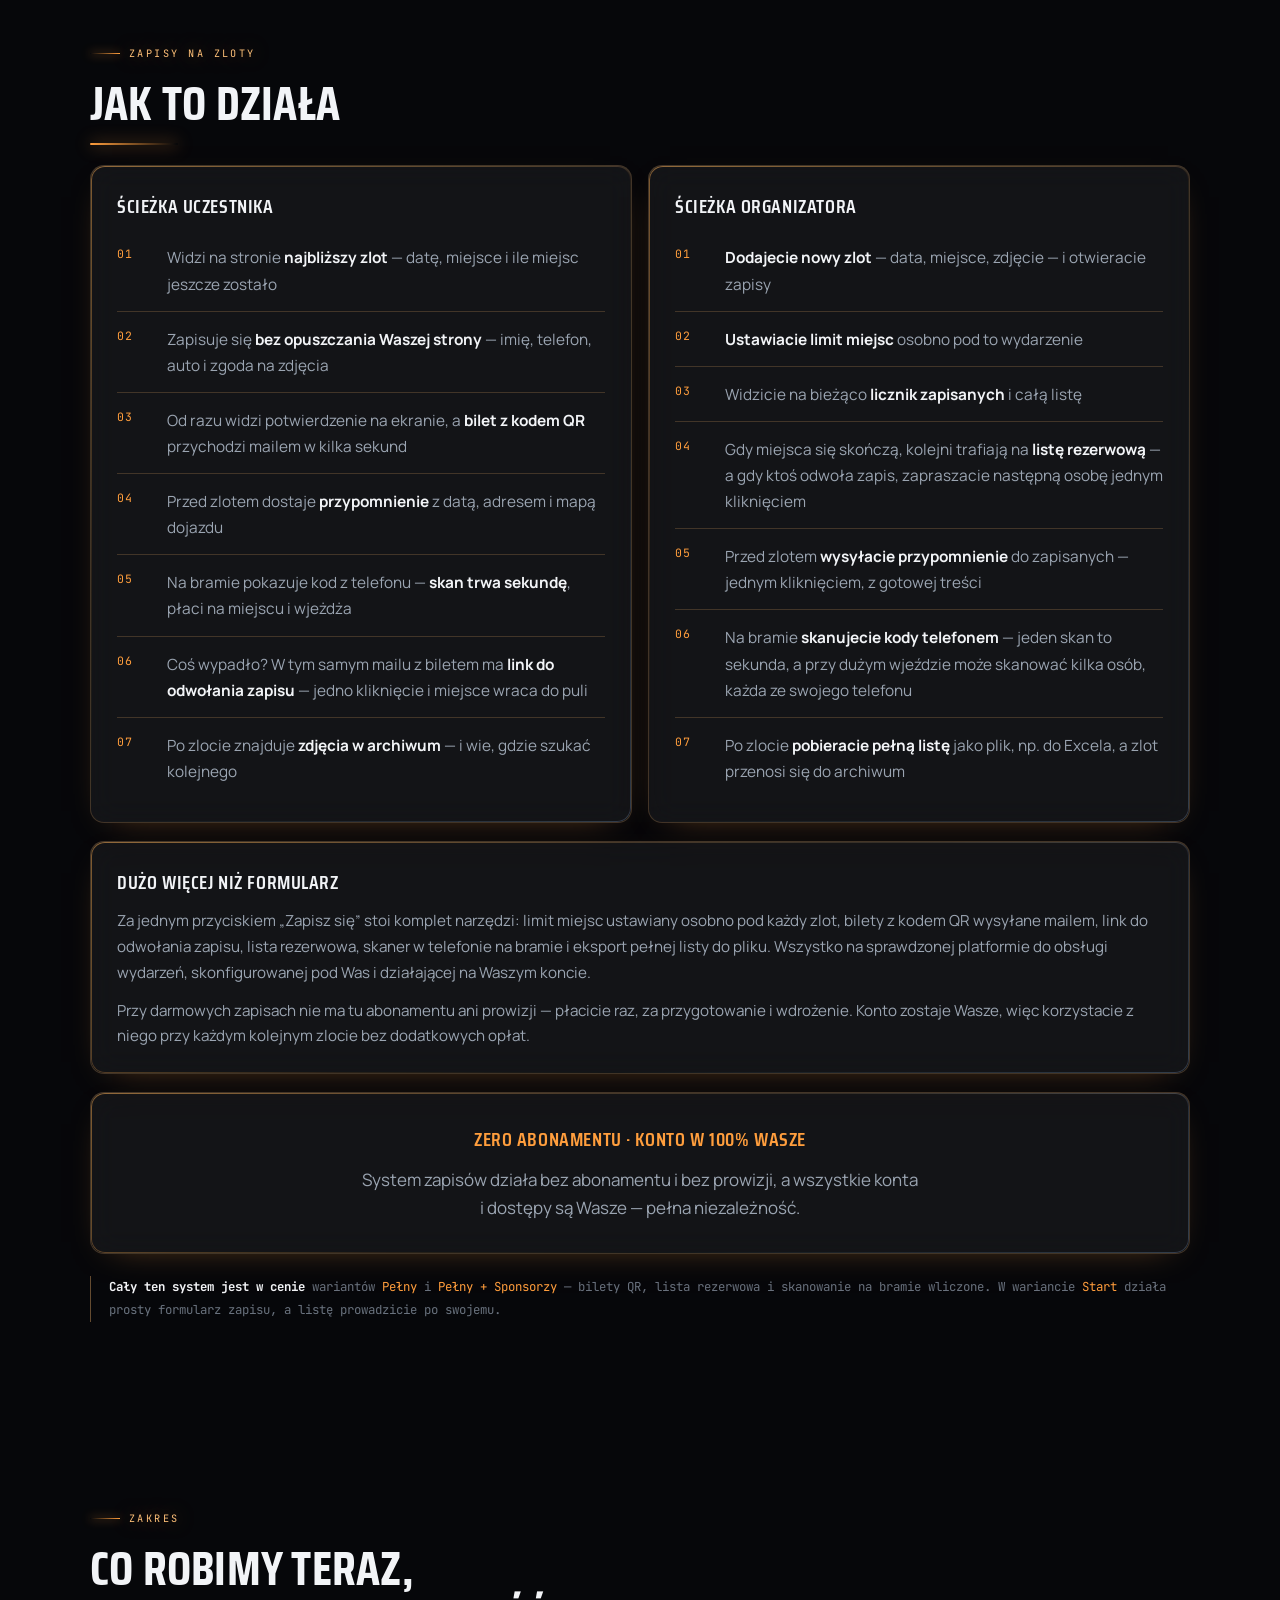
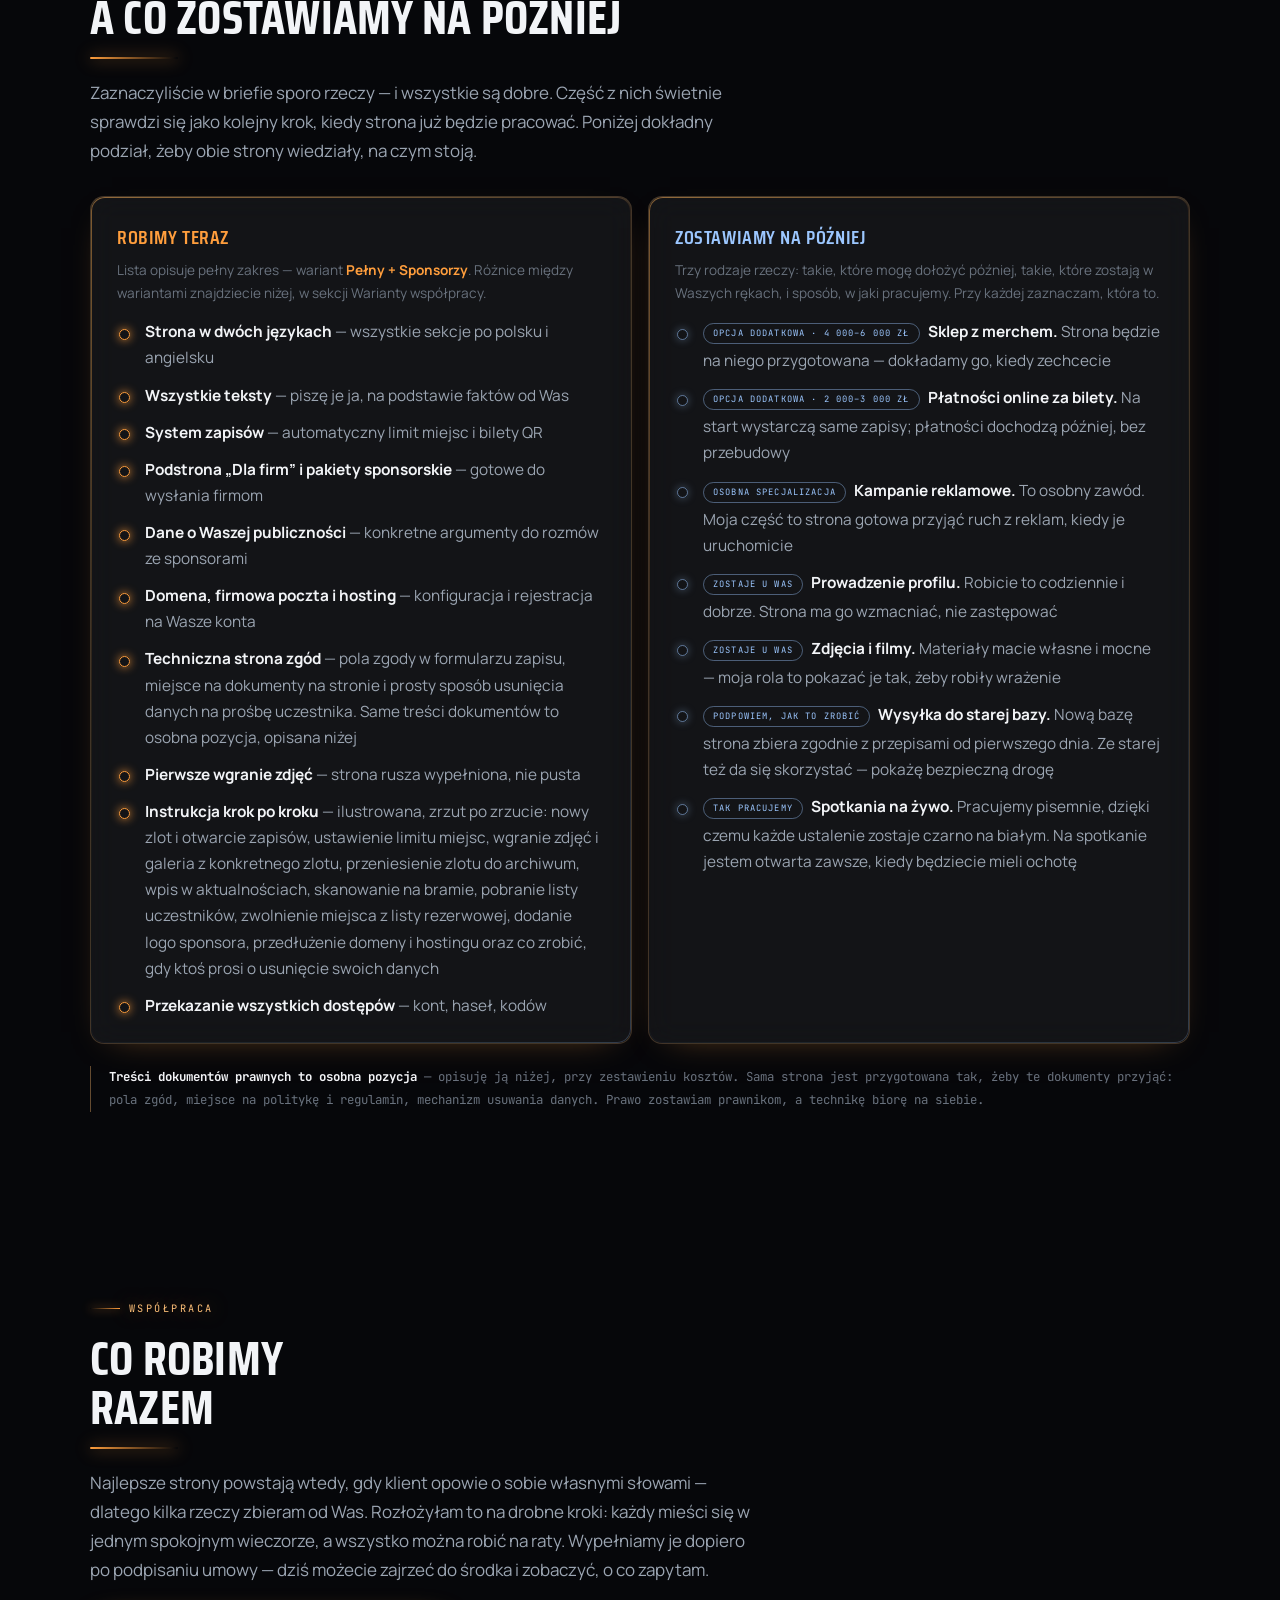
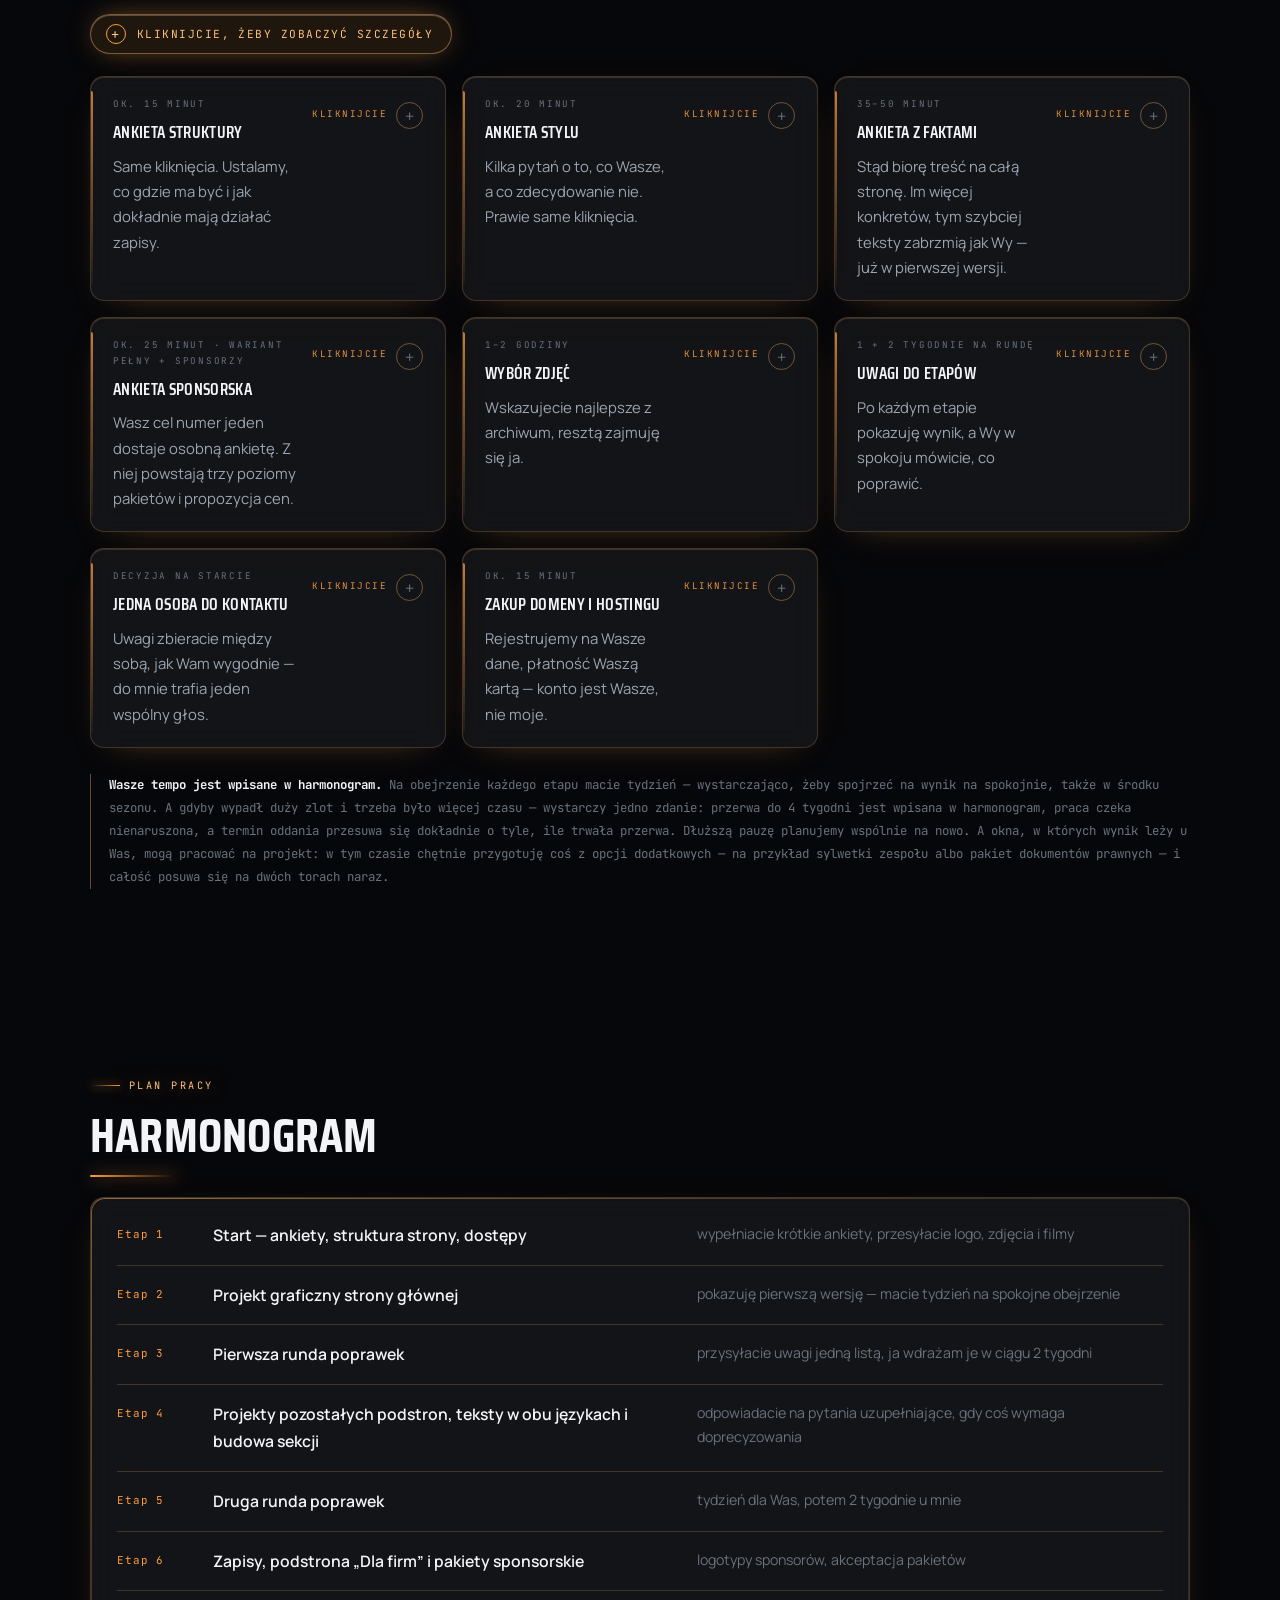
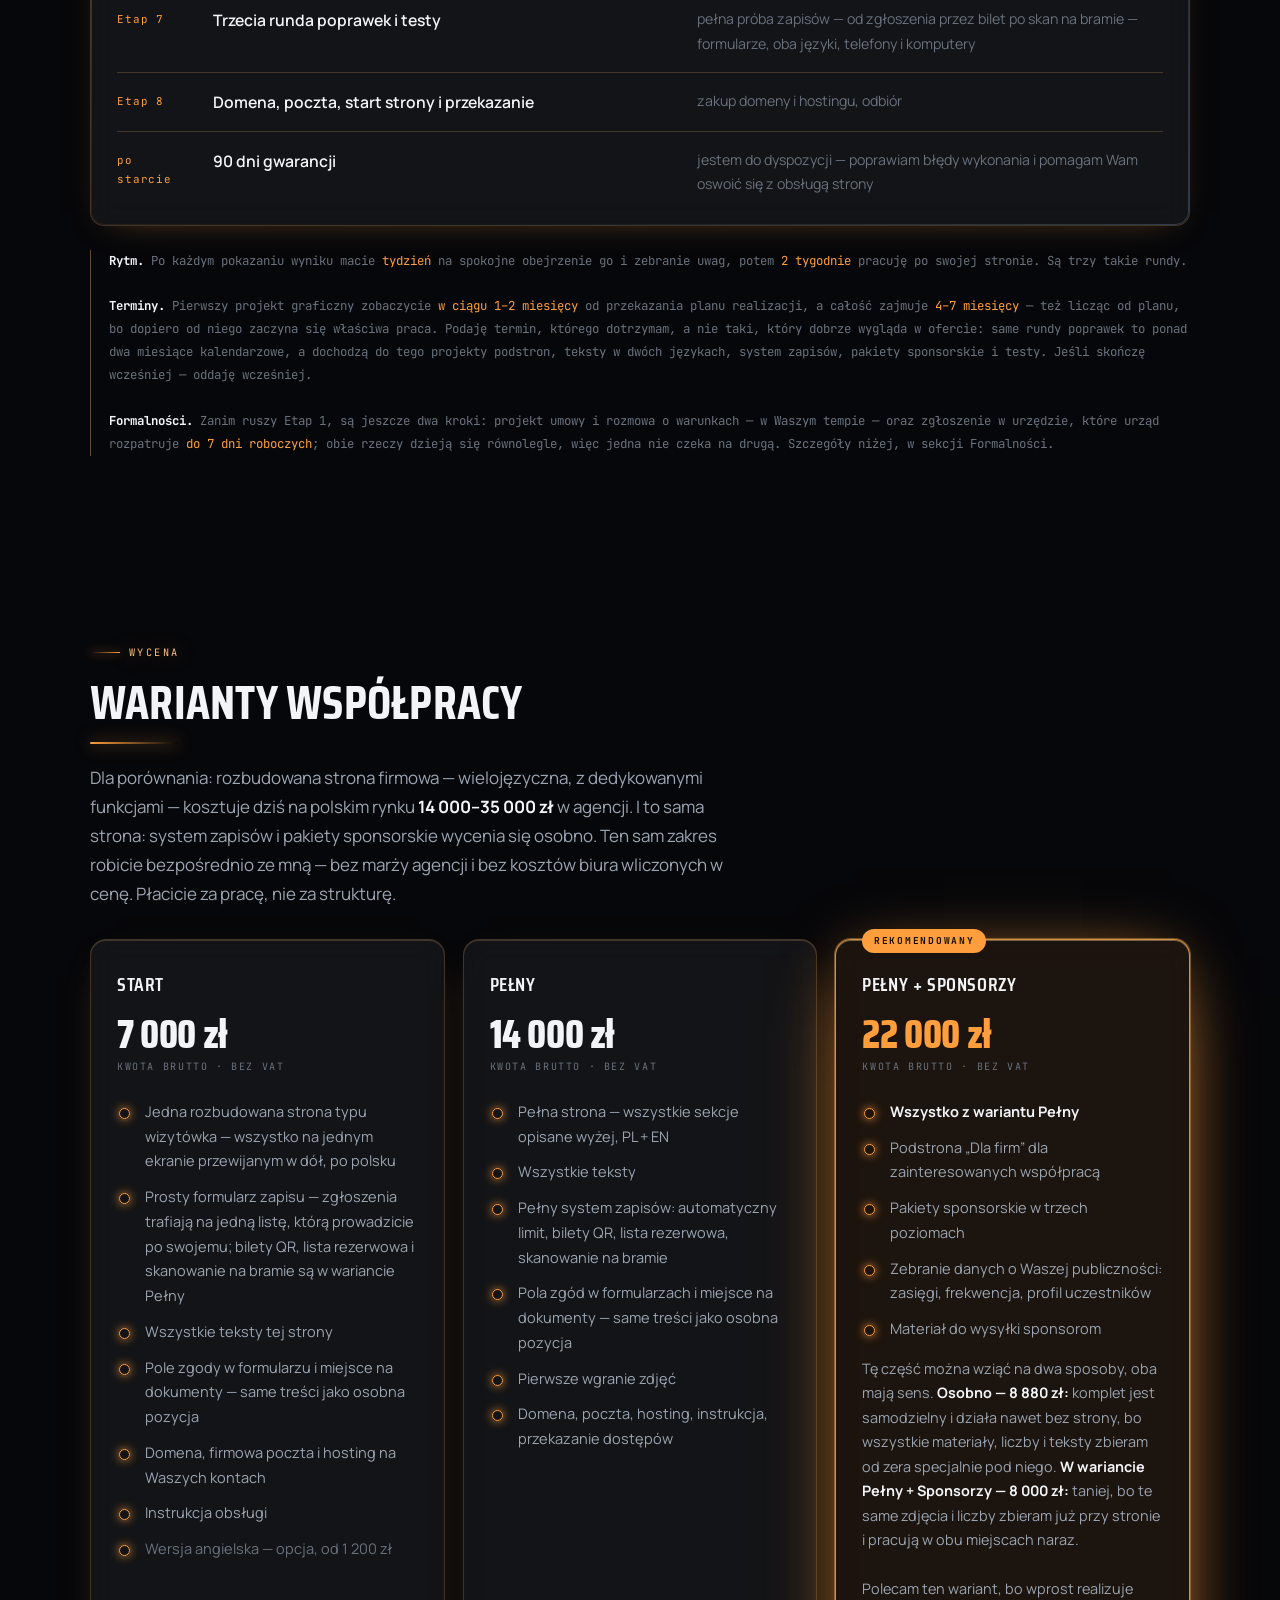
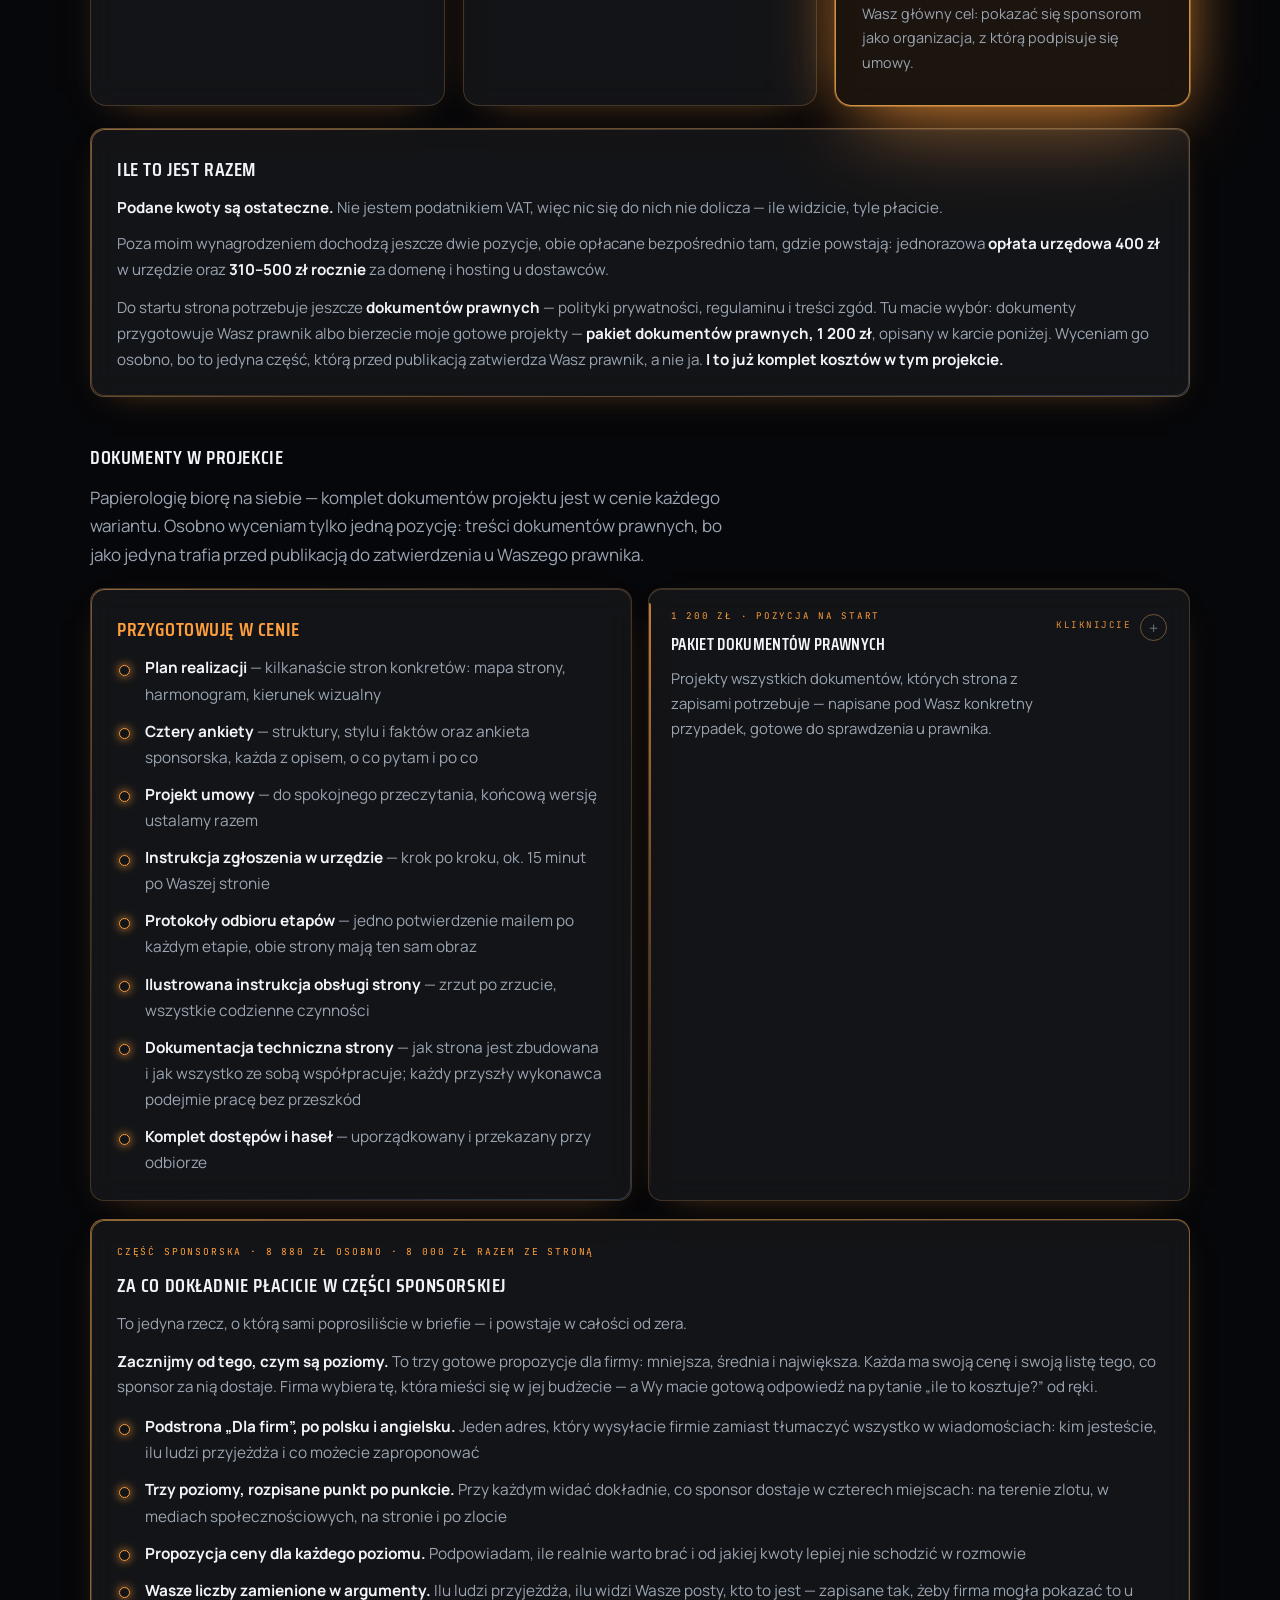
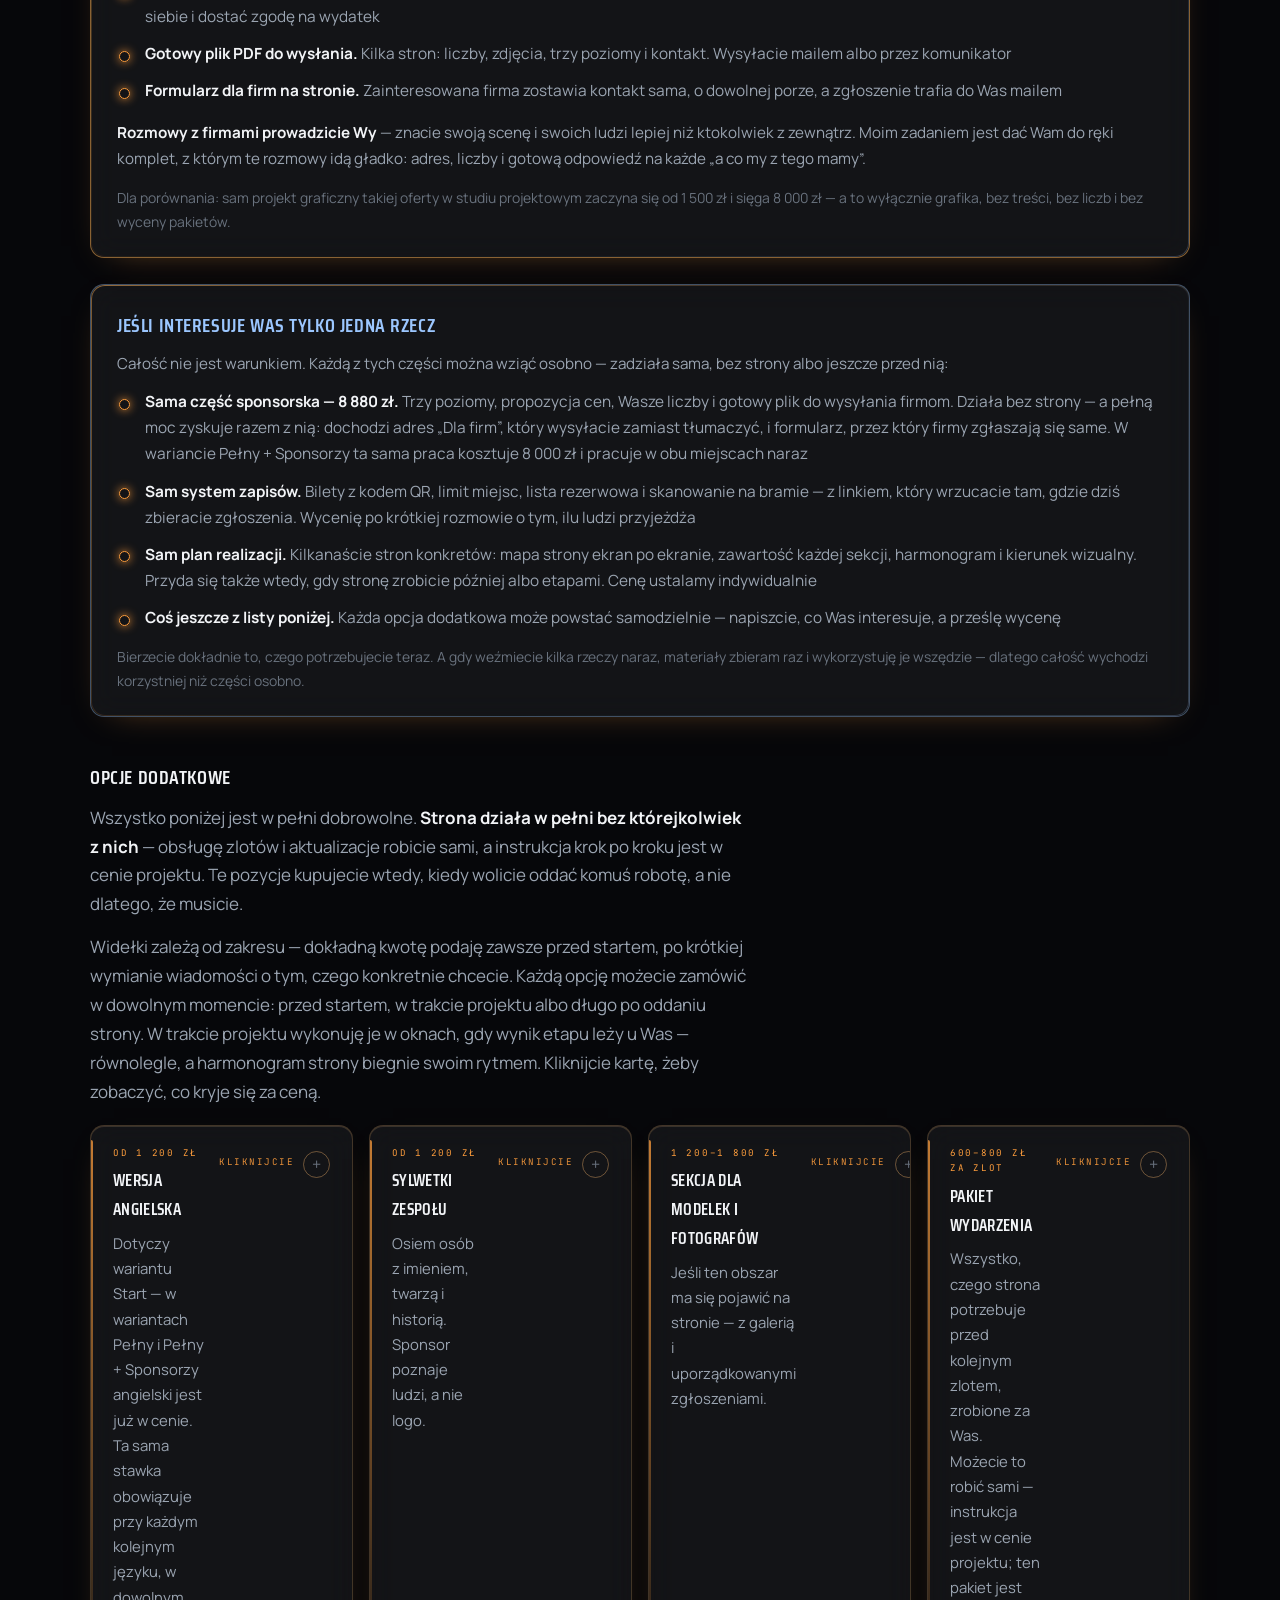
==== commit 3f14f74b: "Aktualizacja oferty: terminy 4-7 mies., transze 40/20/20/20, blok Dokumenty w projekcie, poprawki je" ====
--- a/index.html
+++ b/index.html
@@ -294,7 +294,7 @@
 .dhint{font-family:var(--mono);font-size:.575rem;letter-spacing:.16em;text-transform:uppercase;
   color:var(--sodium);white-space:nowrap;transition:color .3s;opacity:.9}
 .dhint::before{content:"Kliknijcie"}
-.dcard[open] .dhint::before{content:"Zwiń"}
+.dcard[open] .dhint::before{content:"Zwińcie"}
 .dcard[open] .dhint{color:var(--dim)}
 @media(max-width:430px){.dhint{display:none}}
 
@@ -412,7 +412,7 @@
 /* ═══ droga projektu ═══ */
 .chain-t{color:var(--soft);margin:30px 0 16px;max-width:66ch}
 .chain{list-style:none;counter-reset:c;padding:0;margin:0;display:grid;gap:12px;
-  grid-template-columns:repeat(5,minmax(0,1fr))}
+  grid-template-columns:repeat(6,minmax(0,1fr))}
 .chain li{position:relative;display:flex;flex-direction:column;gap:6px;
   background:var(--panel);border:1px solid var(--edge);border-radius:14px;padding:17px 16px 18px;
   backdrop-filter:blur(14px);-webkit-backdrop-filter:blur(14px);transition:.35s}
@@ -427,7 +427,7 @@
   box-shadow:inset 0 1px 0 rgba(255,215,165,.3),0 0 44px -16px rgba(255,158,61,.75)}
 .chain li.here .cn,.chain li.here b{color:var(--sodium)}
 .chain li.here .cw{color:var(--sodium-2);font-weight:700}
-/* стрелка между шагами — только на широком экране */
+/* strzałka między krokami — tylko na szerokim ekranie */
 @media(min-width:981px){
   .chain li:not(:last-child)::after{content:"";position:absolute;right:-9px;top:50%;z-index:3;
     width:6px;height:6px;border-top:1px solid var(--edge-2);border-right:1px solid var(--edge-2);
@@ -500,10 +500,10 @@
   <dl class="hero-meta">
     <div><dt>Dla</dt><dd>Robert Marchewka</dd></div>
     <div><dt>Zakres</dt><dd>Strona · Zapisy · Sponsorzy</dd></div>
-    <div><dt>Czas realizacji</dt><dd>5–8 miesięcy</dd></div>
+    <div><dt>Czas realizacji</dt><dd>4–7 miesięcy</dd></div>
     <div><dt>Oferta ważna</dt><dd>do 15 września 2026</dd></div>
   </dl>
-  <div class="scroller"><span class="mouse"></span>Przewijajcie w dół</div>
+  <div class="scroller"><span class="mouse"></span>Przewińcie w dół</div>
 </section>
 
 <section id="wstep" class="rv">
@@ -531,26 +531,32 @@
     </li>
     <li>
       <span class="cn">02</span>
-      <b>Wasza decyzja i umowa</b>
-      <span class="cd">Bez pośpiechu. Projekt umowy przygotowuję do dwóch tygodni od Waszego „tak”, a końcową wersję ustalamy razem</span>
-      <span class="cw">czas na spokojne przemyślenie</span>
+      <b>Wasza decyzja i rozmowa o warunkach</b>
+      <span class="cd">Bez pośpiechu. Dostajecie ode mnie projekt umowy i omawiamy warunki tak długo, aż wszystko będzie dla Was jasne</span>
+      <span class="cw">tyle czasu, ile potrzebujecie</span>
     </li>
     <li>
       <span class="cn">03</span>
+      <b>Podpisanie umowy</b>
+      <span class="cd">Umowę podpisujemy skanami przez e-mail, a Wasza firma składa w tym czasie krótkie zgłoszenie w urzędzie</span>
+      <span class="cw">do 7 dni roboczych</span>
+    </li>
+    <li>
+      <span class="cn">04</span>
       <b>Plan realizacji</b>
-      <span class="cd">Mapa strony ekran po ekranie, wypełnienie pakietów sponsorskich, harmonogram i kierunek wizualny</span>
+      <span class="cd">Mapa strony ekran po ekranie, zawartość pakietów sponsorskich, harmonogram i kierunek wizualny</span>
       <span class="cw">2 tygodnie po podpisaniu</span>
     </li>
     <li>
-      <span class="cn">04</span>
+      <span class="cn">05</span>
       <b>Realizacja</b>
       <span class="cd">Pracujemy dokładnie według planu, w ośmiu etapach, z trzema rundami poprawek</span>
-      <span class="cw">5–8 miesięcy</span>
+      <span class="cw">4–7 miesięcy</span>
     </li>
     <li>
-      <span class="cn">05</span>
+      <span class="cn">06</span>
       <b>Odbiór i opieka</b>
-      <span class="cd">Przekazanie wszystkich dostępów, instrukcja obsługi i gwarancja wykonania</span>
+      <span class="cd">Przekazanie wszystkich dostępów, instrukcja obsługi i 90 dni gwarancji</span>
       <span class="cw">+ 90 dni</span>
     </li>
   </ol>
@@ -568,7 +574,7 @@
         <div class="dnum">01</div>
         <div class="dhead">
           <span class="lab">Punkt wyjścia</span>
-          <h4>Kalendarz na cały rok</h4>
+          <h4>Rytm sezonu</h4>
           <p class="plain">„Kalendarz na cały rok”</p>
         </div>
         <div class="dcta"><span class="dhint" aria-hidden="true"></span><div class="dmore" aria-hidden="true">+</div></div>
@@ -577,7 +583,7 @@
         <div class="dsep"></div>
         <div class="dblock"><span class="lab">Co to znaczy</span><p>Wasz sezon ma swój rytm: kilka dużych zlotów w roku. Roczna siatka kalendarza przez większość czasu pokazywałaby więc puste pola.</p></div>
         <div class="dblock sol"><span class="lab">Rozwiązanie</span><p>Na wejściu duży baner z najbliższym zlotem — data, miejsce i przycisk zapisu. Pod nim kafelki poprzednich edycji: kliknięcie otwiera galerię tamtego zlotu.</p></div>
-        <div class="dblock gain"><span class="lab">Co Wam to daje</span><p>Strona zawsze ma co pokazać — także zimą pracuje na Was archiwum i pięć lat historii.</p></div>
+        <div class="dblock gain"><span class="lab">Co Wam to daje</span><p>Strona zawsze ma co pokazać — także zimą pracują na Was archiwum i pięć lat historii.</p></div>
       </div>
     </details>
     <details class="dcard">
@@ -592,7 +598,7 @@
       </summary>
       <div class="dbody">
         <div class="dsep"></div>
-        <div class="dblock"><span class="lab">Co to znaczy</span><p>Zapisy przychodzą w wiadomościach na kilku profilach naraz — przy takim ruchu pojedyncze zgłoszenie ma prawo zginąć w tłumie.</p></div>
+        <div class="dblock"><span class="lab">Co to znaczy</span><p>Zapisy przychodzą w wiadomościach na kilku profilach naraz — przy takim ruchu pojedyncze zgłoszenie potrafi zginąć w tłumie.</p></div>
         <div class="dblock sol"><span class="lab">Rozwiązanie</span><p>Jeden formularz i jedna lista wszystkich zapisów — z datą i kontaktem, dostępna dla Was w każdej chwili.</p></div>
         <div class="dblock gain"><span class="lab">Co Wam to daje</span><p>Wszystko ląduje na jednej liście — nawet w tygodniu przed zlotem, kiedy wiadomości jest najwięcej.</p></div>
       </div>
@@ -627,7 +633,7 @@
       <div class="dbody">
         <div class="dsep"></div>
         <div class="dblock"><span class="lab">Co to znaczy</span><p>Pieniądze bierzecie na miejscu, a przez stronę mają iść same zapisy.</p></div>
-        <div class="dblock sol"><span class="lab">Rozwiązanie</span><p>Zostawiamy model, który u Was działa — pieniądze dalej bierzecie przy bramie. Strona bierze na siebie dwie inne rzeczy: wizerunek wobec sponsorów i porządek w zapisach. Sam formularz zapisu działa bezpośrednio na Waszej stronie, w okienku — uczestnik nigdzie nie przechodzi.</p></div>
+        <div class="dblock sol"><span class="lab">Rozwiązanie</span><p>Zostawiamy model, który u Was działa — pieniądze dalej bierzecie przy bramie. Strona bierze na siebie dwie inne rzeczy: wizerunek wobec sponsorów i porządek w zapisach. Sam formularz zapisu działa bezpośrednio na Waszej stronie, w okienku — wszystko dzieje się u Was.</p></div>
         <div class="dblock gain"><span class="lab">Co Wam to daje</span><p>Płacicie za to, co jest potrzebne teraz — płatności online dołożymy, kiedy sami uznacie, że to dobry moment.</p></div>
       </div>
     </details>
@@ -677,7 +683,7 @@
       </summary>
       <div class="dbody">
         <div class="dsep"></div>
-        <div class="dblock"><span class="lab">Co to znaczy</span><p>Tę decyzję podejmiecie spokojnie, w swoim czasie.</p></div>
+        <div class="dblock"><span class="lab">Co to znaczy</span><p>Tę decyzję podejmiecie spokojnie, we własnym tempie.</p></div>
         <div class="dblock sol"><span class="lab">Rozwiązanie</span><p>Panel projektuję tak, żeby dodanie zlotu, zmiana daty czy wrzucenie zdjęć były zrozumiałe dla każdego z Was — bez kodu i bez szkoleń. Do tego instrukcja krok po kroku.</p></div>
         <div class="dblock gain"><span class="lab">Co Wam to daje</span><p>Stronę zaktualizuje ten z Was, kto akurat ma chwilę, a wszystko zostaje w Waszych rękach.</p></div>
       </div>
@@ -695,7 +701,7 @@
       <div class="dbody">
         <div class="dsep"></div>
         <div class="dblock"><span class="lab">Co to znaczy</span><p>Na Waszych zdjęciach widać konkretne osoby, a materiały robili konkretni fotografowie — publikacja w internecie rządzi się tu swoimi zasadami.</p></div>
-        <div class="dblock sol"><span class="lab">Rozwiązanie</span><p>Przygotuję dwa krótkie teksty: zgodę na zdjęcia w formularzu zapisu (uczestnik wie, że na zlocie robimy zdjęcia) oraz zasady publikacji w regulaminie strony. Ustalimy też z Wami, jak podpisywać autorów zdjęć.</p></div>
+        <div class="dblock sol"><span class="lab">Rozwiązanie</span><p>Przygotuję dwa krótkie teksty: zgodę na zdjęcia w formularzu zapisu (uczestnik wie, że na zlocie są robione zdjęcia) oraz zasady publikacji w regulaminie strony. Ustalimy też z Wami, jak oznaczać autorów zdjęć.</p></div>
         <div class="dblock gain"><span class="lab">Co Wam to daje</span><p>Publikujecie spokojnie, a galeria pracuje na Waszą markę.</p></div>
       </div>
     </details>
@@ -747,7 +753,7 @@
         <div class="dsep"></div>
         <div class="dblock"><span class="lab">Co to znaczy</span><p>Obie nazwy mają swoją historię i swoją publiczność. Do ustalenia zostaje tylko, która z nich ma być na stronie tą główną.</p></div>
         <div class="dblock sol"><span class="lab">Rozwiązanie</span><p>Na starcie poproszę o trzy rzeczy: oficjalną nazwę firmy do umowy, nazwę, pod którą znają Was ludzie, i tę, którą chcecie widzieć na stronie. Wystarczy kierunek — resztę dopracujemy razem.</p></div>
-        <div class="dblock gain"><span class="lab">Co Wam to daje</span><p>Jedna nazwa na stronie, w adresie i w materiałach dla sponsorów — łatwiej ją zapamiętać.</p></div>
+        <div class="dblock gain"><span class="lab">Co Wam to daje</span><p>Jedna nazwa na stronie, w adresie i w materiałach dla sponsorów — ludzie zapamiętują ją od razu.</p></div>
       </div>
     </details>
     <details class="dcard">
@@ -771,7 +777,7 @@
 
   <div class="glass" style="margin-top:30px;border-color:rgba(255,175,80,.42)">
     <h3>To dopiero zarys — pełny plan dostajecie po podpisaniu</h3>
-    <p style="color:var(--soft);font-size:.95rem;margin:0 0 12px">Powyżej są decyzje i kierunek. Pod nimi leży <b>plan realizacji</b>: mapa strony ekran po ekranie, co dokładnie znajdzie się w każdej sekcji, trzy poziomy pakietów sponsorskich z konkretnym wypełnieniem i propozycją cen, harmonogram tydzień po tygodniu oraz kierunek wizualny ustalony na podstawie ankiety stylu.</p>
+    <p style="color:var(--soft);font-size:.95rem;margin:0 0 12px">Powyżej są decyzje i kierunek. Pod nimi leży <b>plan realizacji</b>: mapa strony ekran po ekranie, co dokładnie znajdzie się w każdej sekcji, trzy poziomy pakietów sponsorskich z konkretną zawartością i propozycją cen, harmonogram tydzień po tygodniu oraz kierunek wizualny ustalony na podstawie ankiety stylu.</p>
     <p style="color:var(--soft);font-size:.95rem;margin:0">Dopracowuję go pod Wasze materiały <span class="hi">w ciągu 2 tygodni od podpisania umowy</span> — i od tej chwili pracujemy dokładnie według niego, bez niespodzianek po drodze.</p>
   </div>
 </section>
@@ -792,7 +798,7 @@
     </div>
     <div class="glass">
       <h3>Publiczność w liczbach</h3>
-      <p style="color:var(--soft);font-size:.96rem;margin:0">Do tysiąca osób jednocześnie na zlocie, około 10 tysięcy obserwujących, młodzi ludzie w wieku 16–35 lat, zainteresowani motoryzacją. Składamy to w jeden przekonujący obraz.</p>
+      <p style="color:var(--soft);font-size:.96rem;margin:0">Do tysiąca osób jednocześnie na zlocie, około dziesięciu tysięcy obserwujących, młodzi ludzie w wieku 16–35 lat, zainteresowani motoryzacją. Składamy to w jeden przekonujący obraz.</p>
     </div>
     <div class="glass">
       <h3>Materiał do wysyłki</h3>
@@ -813,11 +819,11 @@
   <div class="glass" style="margin-top:18px">
     <h3>Dlaczego liczby są tu kluczowe</h3>
     <p style="color:var(--soft);margin:0 0 12px">Sponsor kupuje dostęp do ludzi, których zgromadziliście — i tu jest najważniejsze: <strong>tę wartość już macie</strong>. Tysiąc osób na jednym zlocie, dziesięć tysięcy obserwujących, pięć lat regularnej pracy. To liczby, o jakich niejedna firma marzy.</p>
-    <p style="color:var(--soft);margin:0 0 12px">Zostaje je zebrać w jednym miejscu — i tym się zajmę. Człowiek po drugiej stronie zwykle musi bowiem przekonać kogoś u siebie: szefa albo dział marketingu. Pierwsze pytanie, które usłyszy, brzmi zawsze tak samo: <strong>ile osób to zobaczy?</strong></p>
+    <p style="color:var(--soft);margin:0 0 12px">Zostaje je zebrać w jednym miejscu — i tym się zajmę. Człowiek po drugiej stronie zwykle musi przekonać kogoś u siebie: szefa albo dział marketingu. Pierwsze pytanie, które usłyszy, brzmi zawsze tak samo: <strong>ile osób to zobaczy?</strong></p>
     <p style="color:var(--soft);margin:0">Pakiet z gotową odpowiedzią broni się sam — także wtedy, gdy Was nie ma w pokoju. Dlatego zebranie tych danych wpisuję w zakres pracy: żebyście mogli <strong>przestać pytać, czy ktoś zechce zostać sponsorem, i zacząć mówić, ile to kosztuje</strong>.</p>
   </div>
 
-  <p class="note" style="margin-top:22px"><b style="color:var(--ink)">Cała ta część wchodzi w skład wariantu <span class="hi">Pełny + Sponsorzy</span>.</b> Można ją też wziąć samodzielnie, bez strony — kosztuje wtedy 8 880 zł i jest w pełni gotowa do wysyłania firmom. W wariancie Pełny + Sponsorzy wychodzi na 8 000 zł, bo materiały zbieram wtedy raz, a wykorzystuję je i w pakiecie, i na stronie.</p>
+  <p class="note" style="margin-top:22px"><b style="color:var(--ink)">Cała ta część wchodzi w skład wariantu <span class="hi">Pełny + Sponsorzy</span>.</b> Można ją też wziąć osobno, bez strony — kosztuje wtedy 8 880 zł i jest w pełni gotowa do wysłania firmom. W wariancie Pełny + Sponsorzy wychodzi na 8 000 zł, bo materiały zbieram wtedy raz, a wykorzystuję je i w pakiecie, i na stronie.</p>
 </section>
 
 <section id="strona" class="rv">
@@ -835,9 +841,9 @@
     <div class="glass"><h4>Dla firm</h4><p style="color:var(--soft);font-size:.93rem;margin:0">Sekcja sponsorska ma swoje stałe miejsce, bo to cel numer jeden.</p></div>
     <div class="glass"><h4>Kontakt</h4><p style="color:var(--soft);font-size:.93rem;margin:0">Jedna droga — każda wiadomość trafia w to samo miejsce.</p></div>
   </div>
-  <p class="note" style="margin-top:26px"><b style="color:var(--ink)">Siedem pierwszych sekcji jest w cenie</b> wariantów <span class="hi">Pełny</span> i <span class="hi">Pełny + Sponsorzy</span> — w obu językach, bez dopłat. Ósma, <span class="hi">Dla firm</span>, należy do części sponsorskiej i wchodzi w wariant Pełny + Sponsorzy. W wariancie <span class="hi">Start</span> to samo mieści się na jednej rozbudowanej stronie przewijanej w dół, po polsku.</p>
-
-  <p class="note" style="margin-top:16px">Styl ustalamy wspólnie <span class="hi">przed startem</span> — „surowy, coś na luzie” to dobry punkt wyjścia, a resztę doprecyzujemy w krótkiej ankiecie. Pierwszy zobaczycie gotowy projekt strony głównej, jeszcze zanim powstanie jakakolwiek podstrona.</p>
+  <p class="note" style="margin-top:26px"><b style="color:var(--ink)">Siedem pierwszych sekcji jest w cenie</b> wariantów <span class="hi">Pełny</span> i <span class="hi">Pełny + Sponsorzy</span> — w obu językach, bez dopłat. Ósma, <span class="hi">Dla firm</span>, należy do części sponsorskiej i wchodzi w skład wariantu Pełny + Sponsorzy. W wariancie <span class="hi">Start</span> to samo mieści się na jednej rozbudowanej stronie przewijanej w dół, po polsku.</p>
+
+  <p class="note" style="margin-top:16px">Styl ustalamy wspólnie <span class="hi">przed startem</span> — „surowy, coś na luzie” to dobry punkt wyjścia, a resztę doprecyzujemy w krótkiej ankiecie. Najpierw zobaczycie gotowy projekt strony głównej, jeszcze zanim powstanie jakakolwiek podstrona.</p>
 </section>
 
 <section id="zapisy" class="rv">
@@ -863,7 +869,7 @@
         <li><b>Dodajecie nowy zlot</b> — data, miejsce, zdjęcie — i otwieracie zapisy</li>
         <li><b>Ustawiacie limit miejsc</b> osobno pod to wydarzenie</li>
         <li>Widzicie na bieżąco <b>licznik zapisanych</b> i całą listę</li>
-        <li>Gdy miejsca się skończą, kolejni trafiają na <b>listę rezerwową</b> — a gdy ktoś odwoła, zapraszacie następną osobę jednym kliknięciem</li>
+        <li>Gdy miejsca się skończą, kolejni trafiają na <b>listę rezerwową</b> — a gdy ktoś odwoła zapis, zapraszacie następną osobę jednym kliknięciem</li>
         <li>Przed zlotem <b>wysyłacie przypomnienie</b> do zapisanych — jednym kliknięciem, z gotowej treści</li>
         <li>Na bramie <b>skanujecie kody telefonem</b> — jeden skan to sekunda, a przy dużym wjeździe może skanować kilka osób, każda ze swojego telefonu</li>
         <li>Po zlocie <b>pobieracie pełną listę</b> jako plik, np. do Excela, a zlot przenosi się do archiwum</li>
@@ -872,8 +878,8 @@
   </div>
 
   <div class="glass" style="margin-top:18px">
-    <h3>To nie jest zwykły formularz</h3>
-    <p style="color:var(--soft);font-size:.95rem;margin:0 0 12px">Za jednym przyciskiem „Zapisz się” stoi komplet narzędzi: limit miejsc ustawiany osobno pod każdy zlot, bilety z kodem QR wysyłane mailem, link do odwołania zapisu, lista rezerwowa, skaner w telefonie na bramie i eksport pełnej listy do pliku. Wszystko na sprawdzonej platformie zdarzeń, skonfigurowanej pod Was i działającej na Waszym koncie.</p>
+    <h3>Dużo więcej niż formularz</h3>
+    <p style="color:var(--soft);font-size:.95rem;margin:0 0 12px">Za jednym przyciskiem „Zapisz się” stoi komplet narzędzi: limit miejsc ustawiany osobno pod każdy zlot, bilety z kodem QR wysyłane mailem, link do odwołania zapisu, lista rezerwowa, skaner w telefonie na bramie i eksport pełnej listy do pliku. Wszystko na sprawdzonej platformie do obsługi wydarzeń, skonfigurowanej pod Was i działającej na Waszym koncie.</p>
     <p style="color:var(--soft);font-size:.95rem;margin:0">Przy darmowych zapisach nie ma tu abonamentu ani prowizji — płacicie raz, za przygotowanie i wdrożenie. Konto zostaje Wasze, więc korzystacie z niego przy każdym kolejnym zlocie bez dodatkowych opłat.</p>
   </div>
 
@@ -915,13 +921,13 @@
     </div>
   </div>
 
-  <p class="note" style="margin-top:22px"><b style="color:var(--ink)">Treści dokumentów prawnych to osobna pozycja</b> — opisuję ją niżej, w opcjach dodatkowych. Sama strona jest przygotowana tak, żeby te dokumenty przyjąć: pola zgód, miejsce na politykę i regulamin, mechanizm usuwania danych. Prawo zostawiam prawnikom, a technikę biorę na siebie.</p>
+  <p class="note" style="margin-top:22px"><b style="color:var(--ink)">Treści dokumentów prawnych to osobna pozycja</b> — opisuję ją niżej, przy zestawieniu kosztów. Sama strona jest przygotowana tak, żeby te dokumenty przyjąć: pola zgód, miejsce na politykę i regulamin, mechanizm usuwania danych. Prawo zostawiam prawnikom, a technikę biorę na siebie.</p>
 </section>
 
 <section id="odwas" class="rv">
   <div class="kicker">Współpraca</div>
   <h2>Co robimy<br>razem</h2>
-  <p class="sub">Najlepsze strony powstają wtedy, gdy klient opowie o sobie własnymi słowami — dlatego kilka rzeczy zbieram od Was. Rozłożyłam to na drobne kroki: każdy mieści się w jednym spokojnym wieczorze, a wszystko można robić na raty. Wypełniamy je dopiero po podpisaniu umowy — dziś możecie po prostu zajrzeć do środka i zobaczyć, o co zapytam.</p>
+  <p class="sub">Najlepsze strony powstają wtedy, gdy klient opowie o sobie własnymi słowami — dlatego kilka rzeczy zbieram od Was. Rozłożyłam to na drobne kroki: każdy mieści się w jednym spokojnym wieczorze, a wszystko można robić na raty. Wypełniamy je dopiero po podpisaniu umowy — dziś możecie zajrzeć do środka i zobaczyć, o co zapytam.</p>
   <div class="hint"><span class="dot">+</span>Kliknijcie, żeby zobaczyć szczegóły</div>
 
   <div class="grid gsym3">
@@ -964,13 +970,13 @@
       </summary>
       <div class="dbody" style="padding-left:22px">
         <div class="dsep"></div>
-        <div class="dblock"><span class="lab">Co będzie w środku</span><ul class="ticks" style="margin-top:8px"><li>Jak się zaczęło i co się zmieniło przez pięć lat</li><li>Kto jest kim w zespole — imiona, role, po co kto tam jest</li><li>Trzy do pięciu zlotów, które pamiętacie najlepiej, i dlaczego akurat te</li><li>Liczby dla sponsorów: ile osób i aut na ostatnich zlotach, cena wejścia, kto przyjeżdża</li><li>Zasięgi Waszych postów i relacji — liczba, o którą firmy pytają najczęściej</li><li>Kilka Waszych postów, żebym złapała sposób, w jaki mówicie</li></ul><a class="goform" href="ankieta-faktow.html">Zajrzyjcie do środka →</a></div>
-      </div>
-    </details>
-    <details class="dcard">
-      <summary>
-        <div class="dhead">
-          <span class="lab">ok. 25 minut · wariant ze sponsorami</span>
+        <div class="dblock"><span class="lab">Co będzie w środku</span><ul class="ticks" style="margin-top:8px"><li>Jak się zaczęło i co się zmieniło przez pięć lat</li><li>Kto jest kim w zespole — imiona, role, kto za co odpowiada</li><li>Trzy do pięciu zlotów, które pamiętacie najlepiej, i dlaczego akurat te</li><li>Liczby dla sponsorów: ile osób i aut na ostatnich zlotach, cena wejścia, kto przyjeżdża</li><li>Zasięgi Waszych postów i relacji — liczba, o którą firmy pytają najczęściej</li><li>Kilka Waszych postów, żebym złapała sposób, w jaki mówicie</li></ul><a class="goform" href="ankieta-faktow.html">Zajrzyjcie do środka →</a></div>
+      </div>
+    </details>
+    <details class="dcard">
+      <summary>
+        <div class="dhead">
+          <span class="lab">ok. 25 minut · wariant Pełny + Sponsorzy</span>
           <h4>Ankieta sponsorska</h4>
           <p class="plain">Wasz cel numer jeden dostaje osobną ankietę. Z niej powstają trzy poziomy pakietów i propozycja cen.</p>
         </div>
@@ -992,13 +998,13 @@
       </summary>
       <div class="dbody" style="padding-left:22px">
         <div class="dsep"></div>
-        <div class="dblock"><span class="lab">Co będzie w środku</span><ul class="ticks" style="margin-top:8px"><li>Dwadzieścia do trzydziestu zdjęć, które najlepiej pokazują klimat</li><li>Pogrupowane po zlotach, jeśli to możliwe — reszta to już moja robota</li><li>Logo w najlepszej jakości, jaką macie</li><li>Linki do filmów, które chcecie na stronie</li></ul></div>
-      </div>
-    </details>
-    <details class="dcard">
-      <summary>
-        <div class="dhead">
-          <span class="lab">2 + 2 tygodnie na rundę</span>
+        <div class="dblock"><span class="lab">Co będzie w środku</span><ul class="ticks" style="margin-top:8px"><li>Dwadzieścia do trzydziestu zdjęć, które najlepiej pokazują klimat</li><li>Pogrupowane według zlotów, jeśli to możliwe — reszta to już moja robota</li><li>Logo w najlepszej jakości, jaką macie</li><li>Linki do filmów, które chcecie na stronie</li></ul></div>
+      </div>
+    </details>
+    <details class="dcard">
+      <summary>
+        <div class="dhead">
+          <span class="lab">1 + 2 tygodnie na rundę</span>
           <h4>Uwagi do etapów</h4>
           <p class="plain">Po każdym etapie pokazuję wynik, a Wy w spokoju mówicie, co poprawić.</p>
         </div>
@@ -1006,7 +1012,7 @@
       </summary>
       <div class="dbody" style="padding-left:22px">
         <div class="dsep"></div>
-        <div class="dblock"><span class="lab">Co będzie w środku</span><ul class="ticks" style="margin-top:8px"><li>Pokazuję wynik etapu — macie <b>2 tygodnie</b> na obejrzenie go bez pośpiechu</li><li>Zbieracie uwagi między sobą i przysyłacie jedną listą — tak najszybciej je wdrożę</li><li>Ja mam <b>2 tygodnie</b> na wprowadzenie zmian i pokazuję wynik ponownie</li><li>Są trzy takie rundy i zwykle w zupełności wystarczają</li><li>Drobne korekty po wdrożeniu rundy nie liczą się jako osobna runda</li><li>Moje własne błędy poprawiam zawsze bezpłatnie</li></ul></div>
+        <div class="dblock"><span class="lab">Co będzie w środku</span><ul class="ticks" style="margin-top:8px"><li>Pokazuję wynik etapu — macie <b>tydzień</b> na obejrzenie go bez pośpiechu</li><li>Zbieracie uwagi między sobą i przysyłacie jedną listą — tak najszybciej je wdrożę</li><li>Ja mam <b>2 tygodnie</b> na wprowadzenie zmian i pokazuję wynik ponownie</li><li>Są trzy takie rundy i zwykle w zupełności wystarczają</li><li>Drobne korekty po wdrożeniu rundy nie liczą się jako osobna runda</li></ul></div>
       </div>
     </details>
     <details class="dcard">
@@ -1039,7 +1045,7 @@
     </details>
   </div>
 
-  <p class="note" style="margin-top:26px"><b style="color:var(--ink)">Wasze tempo jest wpisane w harmonogram.</b> Na obejrzenie każdego etapu macie do dwóch tygodni — to świadomie dużo, bo wolę, żebyście patrzyli na wynik na spokojnie niż w biegu, także w środku sezonu. W wyliczeniu terminu zakładam mniej więcej tydzień, więc zapas jest po Waszej stronie. A gdyby wypadł duży zlot i potrzeba było więcej czasu — wystarczy jedno zdanie: praca czeka nienaruszona, a termin oddania przesuwa się dokładnie o tyle, ile trwała przerwa. To jedyna konsekwencja.</p>
+  <p class="note" style="margin-top:26px"><b style="color:var(--ink)">Wasze tempo jest wpisane w harmonogram.</b> Na obejrzenie każdego etapu macie tydzień — wystarczająco, żeby spojrzeć na wynik na spokojnie, także w środku sezonu. A gdyby wypadł duży zlot i trzeba było więcej czasu — wystarczy jedno zdanie: przerwa do 4 tygodni jest wpisana w harmonogram, praca czeka nienaruszona, a termin oddania przesuwa się dokładnie o tyle, ile trwała przerwa. Dłuższą pauzę planujemy wspólnie na nowo. A okna, w których wynik leży u Was, mogą pracować na projekt: w tym czasie chętnie przygotuję coś z opcji dodatkowych — na przykład sylwetki zespołu albo pakiet dokumentów prawnych — i całość posuwa się na dwóch torach naraz.</p>
 </section>
 
 <section id="harmonogram" class="rv">
@@ -1049,28 +1055,28 @@
     <div class="glass" style="padding:8px 26px 12px">
     <div class="tl">
       <div class="tl-row"><div class="tl-w">Etap 1</div><div class="tl-t">Start — ankiety, struktura strony, dostępy</div><div class="tl-c">wypełniacie krótkie ankiety, przesyłacie logo, zdjęcia i filmy</div></div>
-      <div class="tl-row"><div class="tl-w">Etap 2</div><div class="tl-t">Projekt graficzny strony głównej</div><div class="tl-c">pokazuję pierwszą wersję — macie 2 tygodnie na spokojne obejrzenie</div></div>
+      <div class="tl-row"><div class="tl-w">Etap 2</div><div class="tl-t">Projekt graficzny strony głównej</div><div class="tl-c">pokazuję pierwszą wersję — macie tydzień na spokojne obejrzenie</div></div>
       <div class="tl-row"><div class="tl-w">Etap 3</div><div class="tl-t">Pierwsza runda poprawek</div><div class="tl-c">przysyłacie uwagi jedną listą, ja wdrażam je w ciągu 2 tygodni</div></div>
       <div class="tl-row"><div class="tl-w">Etap 4</div><div class="tl-t">Projekty pozostałych podstron, teksty w obu językach i budowa sekcji</div><div class="tl-c">odpowiadacie na pytania uzupełniające, gdy coś wymaga doprecyzowania</div></div>
-      <div class="tl-row"><div class="tl-w">Etap 5</div><div class="tl-t">Druga runda poprawek</div><div class="tl-c">znowu 2 tygodnie dla Was, potem 2 tygodnie u mnie</div></div>
+      <div class="tl-row"><div class="tl-w">Etap 5</div><div class="tl-t">Druga runda poprawek</div><div class="tl-c">tydzień dla Was, potem 2 tygodnie u mnie</div></div>
       <div class="tl-row"><div class="tl-w">Etap 6</div><div class="tl-t">Zapisy, podstrona „Dla firm” i pakiety sponsorskie</div><div class="tl-c">logotypy sponsorów, akceptacja pakietów</div></div>
       <div class="tl-row"><div class="tl-w">Etap 7</div><div class="tl-t">Trzecia runda poprawek i testy</div><div class="tl-c">pełna próba zapisów — od zgłoszenia przez bilet po skan na bramie — formularze, oba języki, telefony i komputery</div></div>
       <div class="tl-row"><div class="tl-w">Etap 8</div><div class="tl-t">Domena, poczta, start strony i przekazanie</div><div class="tl-c">zakup domeny i hostingu, odbiór</div></div>
-      <div class="tl-row"><div class="tl-w">po starcie</div><div class="tl-t">90 dni gwarancji</div><div class="tl-c">jestem do dyspozycji — poprawiam błędy wykonania i pomagam Wam wejść w obsługę strony</div></div>
+      <div class="tl-row"><div class="tl-w">po starcie</div><div class="tl-t">90 dni gwarancji</div><div class="tl-c">jestem do dyspozycji — poprawiam błędy wykonania i pomagam Wam oswoić się z obsługą strony</div></div>
     </div>
   </div>
 
   <p class="note" style="margin-top:24px">
-    <b style="color:var(--ink)">Rytm.</b> Po każdym pokazaniu wyniku macie do <span class="hi">2 tygodni</span> na spokojne obejrzenie go i zebranie uwag, potem <span class="hi">2 tygodnie</span> pracuję po swojej stronie. Takie rundy są trzy.<br><br>
-    <b style="color:var(--ink)">Terminy.</b> Pierwszy projekt graficzny zobaczycie <span class="hi">w ciągu 1–2 miesięcy</span> od przekazania materiałów, a całość zajmuje <span class="hi">5–8 miesięcy</span> — też licząc od materiałów, nie od podpisania umowy. Podaję termin, który dotrzymam, a nie taki, który dobrze wygląda w ofercie: same rundy poprawek to trzy miesiące kalendarza, a dochodzą do tego projekty podstron, teksty w dwóch językach, system zapisów, pakiety sponsorskie i testy. Jeśli skończę wcześniej — oddaję wcześniej.<br><br>
-    <b style="color:var(--ink)">Formalności.</b> Zanim ruszy Etap 1, jest jeszcze <span class="hi">do dwóch tygodni</span> na projekt umowy po Waszej decyzji i <span class="hi">do 7 dni roboczych</span> na zgłoszenie w urzędzie — te dwie rzeczy dzieją się równolegle, więc jedna nie czeka na drugą. Szczegóły niżej, w sekcji Formalności.
+    <b style="color:var(--ink)">Rytm.</b> Po każdym pokazaniu wyniku macie <span class="hi">tydzień</span> na spokojne obejrzenie go i zebranie uwag, potem <span class="hi">2 tygodnie</span> pracuję po swojej stronie. Są trzy takie rundy.<br><br>
+    <b style="color:var(--ink)">Terminy.</b> Pierwszy projekt graficzny zobaczycie <span class="hi">w ciągu 1–2 miesięcy</span> od przekazania planu realizacji, a całość zajmuje <span class="hi">4–7 miesięcy</span> — też licząc od planu, bo dopiero od niego zaczyna się właściwa praca. Podaję termin, którego dotrzymam, a nie taki, który dobrze wygląda w ofercie: same rundy poprawek to ponad dwa miesiące kalendarzowe, a dochodzą do tego projekty podstron, teksty w dwóch językach, system zapisów, pakiety sponsorskie i testy. Jeśli skończę wcześniej — oddaję wcześniej.<br><br>
+    <b style="color:var(--ink)">Formalności.</b> Zanim ruszy Etap 1, są jeszcze dwa kroki: projekt umowy i rozmowa o warunkach — w Waszym tempie — oraz zgłoszenie w urzędzie, które urząd rozpatruje <span class="hi">do 7 dni roboczych</span>; obie rzeczy dzieją się równolegle, więc jedna nie czeka na drugą. Szczegóły niżej, w sekcji Formalności.
   </p>
 </section>
 
 <section id="pakiety" class="rv">
   <div class="kicker">Wycena</div>
   <h2>Warianty współpracy</h2>
-  <p class="sub">Dla porównania: rozbudowana strona firmowa — wielojęzyczna, z dedykowanymi funkcjami — kosztuje dziś na polskim rynku <strong>14 000–35 000 zł</strong> w agencji. I to sama strona: system zapisów i pakiety sponsorskie wycenia się osobno. Pracuję sama, bez biura i bez pośredników — stąd te ceny.</p>
+  <p class="sub">Dla porównania: rozbudowana strona firmowa — wielojęzyczna, z dedykowanymi funkcjami — kosztuje dziś na polskim rynku <strong>14 000–35 000 zł</strong> w agencji. I to sama strona: system zapisów i pakiety sponsorskie wycenia się osobno. Ten sam zakres robicie bezpośrednio ze mną — bez marży agencji i bez kosztów biura wliczonych w cenę. Płacicie za pracę, nie za strukturę.</p>
 
   <div class="plans">
     <div class="plan">
@@ -1079,9 +1085,9 @@
       <div class="price-n">kwota brutto · bez VAT</div>
       <ul class="ticks">
         <li>Jedna rozbudowana strona typu wizytówka — wszystko na jednym ekranie przewijanym w dół, po polsku</li>
-        <li>Prosty formularz zapisu — zgłoszenia trafiają na jedną listę, którą prowadzicie po swojemu; bilety QR, lista rezerwowa i skanowanie na bramie są w wariancie Pełnym</li>
+        <li>Prosty formularz zapisu — zgłoszenia trafiają na jedną listę, którą prowadzicie po swojemu; bilety QR, lista rezerwowa i skanowanie na bramie są w wariancie Pełny</li>
         <li>Wszystkie teksty tej strony</li>
-        <li>Pole zgody w formularzu i miejsce na dokumenty — same treści jako opcja</li>
+        <li>Pole zgody w formularzu i miejsce na dokumenty — same treści jako osobna pozycja</li>
         <li>Domena, firmowa poczta i hosting na Waszych kontach</li>
         <li>Instrukcja obsługi</li>
         <li style="color:var(--dim)">Wersja angielska — opcja, od 1 200 zł</li>
@@ -1096,7 +1102,7 @@
         <li>Pełna strona — wszystkie sekcje opisane wyżej, PL + EN</li>
         <li>Wszystkie teksty</li>
         <li>Pełny system zapisów: automatyczny limit, bilety QR, lista rezerwowa, skanowanie na bramie</li>
-        <li>Pola zgód w formularzach i miejsce na dokumenty — same treści jako opcja</li>
+        <li>Pola zgód w formularzach i miejsce na dokumenty — same treści jako osobna pozycja</li>
         <li>Pierwsze wgranie zdjęć</li>
         <li>Domena, poczta, hosting, instrukcja, przekazanie dostępów</li>
       </ul>
@@ -1120,44 +1126,82 @@
 
   <div class="glass" style="margin-top:22px;border-color:rgba(255,186,110,.34)">
     <h3>Ile to jest razem</h3>
-    <p style="color:var(--soft);font-size:.95rem;margin:0 0 10px"><b style="color:var(--ink)">Kwoty w tabeli są ostateczne.</b> Nie jestem płatnikiem VAT, więc nic się do nich nie dolicza — ile widzicie, tyle płacicie.</p>
-    <p style="color:var(--soft);font-size:.95rem;margin:0 0 12px">Poza moim wynagrodzeniem trafiają do Was jeszcze dwie pozycje, obie płacone wprost dostawcom: jednorazowa <b>opłata urzędowa 400 zł</b> przy zgłoszeniu w urzędzie oraz <b>310–500 zł rocznie</b> za domenę i hosting.</p>
-    <p style="color:var(--soft);font-size:.95rem;margin:0">Do startu potrzebny jest jeszcze <b>pakiet dokumentów prawnych — 1 200 zł</b>, opisany niżej w opcjach dodatkowych. Wyceniam go osobno, bo to jedyna część, którą przed publikacją zatwierdza Wasz prawnik, a nie ja. <b style="color:var(--ink)">I to już wszystkie obowiązkowe koszty w tym projekcie.</b></p>
+    <p style="color:var(--soft);font-size:.95rem;margin:0 0 10px"><b style="color:var(--ink)">Podane kwoty są ostateczne.</b> Nie jestem podatnikiem VAT, więc nic się do nich nie dolicza — ile widzicie, tyle płacicie.</p>
+    <p style="color:var(--soft);font-size:.95rem;margin:0 0 12px">Poza moim wynagrodzeniem dochodzą jeszcze dwie pozycje, obie opłacane bezpośrednio tam, gdzie powstają: jednorazowa <b>opłata urzędowa 400 zł</b> w urzędzie oraz <b>310–500 zł rocznie</b> za domenę i hosting u dostawców.</p>
+    <p style="color:var(--soft);font-size:.95rem;margin:0">Do startu strona potrzebuje jeszcze <b>dokumentów prawnych</b> — polityki prywatności, regulaminu i treści zgód. Tu macie wybór: dokumenty przygotowuje Wasz prawnik albo bierzecie moje gotowe projekty — <b>pakiet dokumentów prawnych, 1 200 zł</b>, opisany w karcie poniżej. Wyceniam go osobno, bo to jedyna część, którą przed publikacją zatwierdza Wasz prawnik, a nie ja. <b style="color:var(--ink)">I to już komplet kosztów w tym projekcie.</b></p>
+  </div>
+
+  <h3 style="margin-top:44px;scroll-margin-top:76px" id="dokumenty">Dokumenty w projekcie</h3>
+  <p class="sub" style="margin-bottom:18px">Papierologię biorę na siebie — komplet dokumentów projektu jest w cenie każdego wariantu. Osobno wyceniam tylko jedną pozycję: treści dokumentów prawnych, bo jako jedyna trafia przed publikacją do zatwierdzenia u Waszego prawnika.</p>
+  <div class="grid g2">
+    <div class="glass">
+      <h3 style="color:var(--sodium)">Przygotowuję w cenie</h3>
+      <ul class="ticks">
+        <li><b>Plan realizacji</b> — kilkanaście stron konkretów: mapa strony, harmonogram, kierunek wizualny</li>
+        <li><b>Cztery ankiety</b> — struktury, stylu i faktów oraz ankieta sponsorska, każda z opisem, o co pytam i po co</li>
+        <li><b>Projekt umowy</b> — do spokojnego przeczytania, końcową wersję ustalamy razem</li>
+        <li><b>Instrukcja zgłoszenia w urzędzie</b> — krok po kroku, ok. 15 minut po Waszej stronie</li>
+        <li><b>Protokoły odbioru etapów</b> — jedno potwierdzenie mailem po każdym etapie, obie strony mają ten sam obraz</li>
+        <li><b>Ilustrowana instrukcja obsługi strony</b> — zrzut po zrzucie, wszystkie codzienne czynności</li>
+        <li><b>Dokumentacja techniczna strony</b> — jak strona jest zbudowana i jak wszystko ze sobą współpracuje; każdy przyszły wykonawca podejmie pracę bez przeszkód</li>
+        <li><b>Komplet dostępów i haseł</b> — uporządkowany i przekazany przy odbiorze</li>
+      </ul>
+    </div>
+  <details class="dcard">
+    <summary>
+      <div class="dhead">
+        <span class="lab" style="color:var(--sodium)">1 200 zł · pozycja na start</span>
+        <h4>Pakiet dokumentów prawnych</h4>
+        <p class="plain">Projekty wszystkich dokumentów, których strona z zapisami potrzebuje — napisane pod Wasz konkretny przypadek, gotowe do sprawdzenia u prawnika.</p>
+      </div>
+      <div class="dcta"><span class="dhint" aria-hidden="true"></span><div class="dmore" aria-hidden="true">+</div></div>
+    </summary>
+    <div class="dbody" style="padding-left:22px">
+      <div class="dsep"></div>
+      <div class="dblock"><span class="lab">Co wchodzi w tę cenę</span><ul class="ticks" style="margin-top:8px"><li>projekt polityki prywatności wraz z informacją o plikach cookies — napisany pod to, co naprawdę dzieje się na Waszej stronie</li><li>projekt regulaminu strony i zasad publikacji zdjęć</li><li>treści zgód: w formularzu zapisu, przy wizerunku na zdjęciach, przy zapisie na powiadomienia</li><li>klauzula informacyjna dla uczestników i procedura usunięcia danych</li><li><b>lista pytań do prawnika</b> — gotowa do wysłania, żeby rozmowa z nim trwała kwadrans, a nie godzinę</li><li>po jego uwagach wprowadzam jedną rundę poprawek bez dodatkowej opłaty</li></ul></div>
+      <div class="dsep"></div>
+      <div class="dblock"><span class="lab">Co jest już w cenie strony</span><p>Cała techniczna strona zgód — pola w formularzach, miejsce na dokumenty, baner cookies i mechanizm usuwania danych — wchodzi w cenę każdego wariantu. Ten pakiet to same treści dokumentów, gotowe do wpięcia w przygotowane miejsca.</p></div>
+      <div class="dsep"></div>
+      <div class="dblock"><span class="lab">Dlaczego to się opłaca</span><p>Indywidualne przygotowanie takiego kompletu w kancelarii to najczęściej <b>1 500–4 000 zł</b>. Tutaj dokumenty powstają razem ze stroną i opisują dokładnie ją, a Wasz prawnik dostaje gotowy materiał do zatwierdzenia — sama weryfikacja to zwykle kilkaset złotych zamiast pełnej ceny przygotowania. Łącznie wychodzicie na tym korzystniej, a dokumenty pasują do strony jeden do jednego.</p></div>
+      <div class="dsep"></div>
+      <div class="dblock"><span class="lab">Jeden warunek</span><p>To są <b>projekty</b> do zatwierdzenia — jestem projektantką stron, prawo zostawiam prawnikom. Przed publikacją zatwierdza je Wasz prawnik; dopiero wtedy trafiają na stronę. Dzięki tym projektom jego praca jest krótsza i tańsza, bo dostaje gotowy materiał zamiast pustej kartki.</p></div>
+    </div>
+  </details>
   </div>
 
   <div class="glass" style="margin-top:18px;border-color:rgba(255,175,80,.5)">
-    <span class="lab" style="color:var(--sodium);font-family:var(--mono);font-size:.6rem;letter-spacing:.19em;text-transform:uppercase;display:block;margin-bottom:8px">Moduł sponsorski · 8 880 zł osobno · 8 000 zł w pakiecie</span>
+    <span class="lab" style="color:var(--sodium);font-family:var(--mono);font-size:.6rem;letter-spacing:.19em;text-transform:uppercase;display:block;margin-bottom:8px">Część sponsorska · 8 880 zł osobno · 8 000 zł razem ze stroną</span>
     <h3>Za co dokładnie płacicie w części sponsorskiej</h3>
     <p style="color:var(--soft);font-size:.95rem;margin:0 0 12px">To jedyna rzecz, o którą sami poprosiliście w briefie — i powstaje w całości od zera.</p>
-    <p style="color:var(--soft);font-size:.95rem;margin:0 0 14px"><b style="color:var(--ink)">Zacznijmy od tego, czym są poziomy.</b> To trzy gotowe propozycje dla firmy: mniejsza, średnia i największa. Każda ma swoją cenę i swoją listę tego, co sponsor za nią dostaje. Firma po prostu wybiera tę, która mieści się w jej budżecie — zamiast pytać „a ile to u Was kosztuje?” i czekać, aż coś wymyślicie.</p>
+    <p style="color:var(--soft);font-size:.95rem;margin:0 0 14px"><b style="color:var(--ink)">Zacznijmy od tego, czym są poziomy.</b> To trzy gotowe propozycje dla firmy: mniejsza, średnia i największa. Każda ma swoją cenę i swoją listę tego, co sponsor za nią dostaje. Firma wybiera tę, która mieści się w jej budżecie — a Wy macie gotową odpowiedź na pytanie „ile to kosztuje?” od ręki.</p>
     <ul class="ticks">
       <li><b>Podstrona „Dla firm”, po polsku i angielsku.</b> Jeden adres, który wysyłacie firmie zamiast tłumaczyć wszystko w wiadomościach: kim jesteście, ilu ludzi przyjeżdża i co możecie zaproponować</li>
       <li><b>Trzy poziomy, rozpisane punkt po punkcie.</b> Przy każdym widać dokładnie, co sponsor dostaje w czterech miejscach: na terenie zlotu, w mediach społecznościowych, na stronie i po zlocie</li>
       <li><b>Propozycja ceny dla każdego poziomu.</b> Podpowiadam, ile realnie warto brać i od jakiej kwoty lepiej nie schodzić w rozmowie</li>
       <li><b>Wasze liczby zamienione w argumenty.</b> Ilu ludzi przyjeżdża, ilu widzi Wasze posty, kto to jest — zapisane tak, żeby firma mogła pokazać to u siebie i dostać zgodę na wydatek</li>
-      <li><b>Gotowy plik PDF do wysłania.</b> Kilka stron: liczby, zdjęcia, trzy poziomy i kontakt. Wysyłacie mailem albo wrzucacie w komunikatorze</li>
+      <li><b>Gotowy plik PDF do wysłania.</b> Kilka stron: liczby, zdjęcia, trzy poziomy i kontakt. Wysyłacie mailem albo przez komunikator</li>
       <li><b>Formularz dla firm na stronie.</b> Zainteresowana firma zostawia kontakt sama, o dowolnej porze, a zgłoszenie trafia do Was mailem</li>
     </ul>
-    <p style="color:var(--soft);font-size:.95rem;margin:16px 0 0"><b style="color:var(--ink)">Rozmowy z firmami prowadzicie Wy</b> — znacie swoją scenę i swoich ludzi lepiej niż ktokolwiek z zewnątrz. Moim zadaniem jest dać Wam do ręki komplet, z którym te rozmowy stają się łatwe: adres, liczby i gotową odpowiedź na każde „a co my z tego mamy”.</p>
-    <p style="color:var(--dim);font-size:.87rem;margin:14px 0 0">Dla porównania: sam projekt graficzny takiej oferty w studiu graficznym zaczyna się od 1 500 zł i sięga 8 000 zł — a to wyłącznie grafika, bez treści, bez liczb i bez wyceny pakietów.</p>
+    <p style="color:var(--soft);font-size:.95rem;margin:16px 0 0"><b style="color:var(--ink)">Rozmowy z firmami prowadzicie Wy</b> — znacie swoją scenę i swoich ludzi lepiej niż ktokolwiek z zewnątrz. Moim zadaniem jest dać Wam do ręki komplet, z którym te rozmowy idą gładko: adres, liczby i gotową odpowiedź na każde „a co my z tego mamy”.</p>
+    <p style="color:var(--dim);font-size:.87rem;margin:14px 0 0">Dla porównania: sam projekt graficzny takiej oferty w studiu projektowym zaczyna się od 1 500 zł i sięga 8 000 zł — a to wyłącznie grafika, bez treści, bez liczb i bez wyceny pakietów.</p>
   </div>
 
   <div class="glass" style="margin-top:26px;border-color:rgba(156,199,255,.34)">
     <h3 style="color:var(--ice)">Jeśli interesuje Was tylko jedna rzecz</h3>
     <p style="color:var(--soft);font-size:.95rem;margin:0 0 12px">Całość nie jest warunkiem. Każdą z tych części można wziąć osobno — zadziała sama, bez strony albo jeszcze przed nią:</p>
     <ul class="ticks">
-      <li><b>Sama część sponsorska — 8 880 zł.</b> Trzy poziomy, propozycja cen, Wasze liczby i gotowy plik do wysyłania firmom. Działa bez strony: wysyłacie go mailem tak samo, jak dziś piszecie wiadomości</li>
+      <li><b>Sama część sponsorska — 8 880 zł.</b> Trzy poziomy, propozycja cen, Wasze liczby i gotowy plik do wysyłania firmom. Działa bez strony — a pełną moc zyskuje razem z nią: dochodzi adres „Dla firm”, który wysyłacie zamiast tłumaczyć, i formularz, przez który firmy zgłaszają się same. W wariancie Pełny + Sponsorzy ta sama praca kosztuje 8 000 zł i pracuje w obu miejscach naraz</li>
       <li><b>Sam system zapisów.</b> Bilety z kodem QR, limit miejsc, lista rezerwowa i skanowanie na bramie — z linkiem, który wrzucacie tam, gdzie dziś zbieracie zgłoszenia. Wycenię po krótkiej rozmowie o tym, ilu ludzi przyjeżdża</li>
       <li><b>Sam plan realizacji.</b> Kilkanaście stron konkretów: mapa strony ekran po ekranie, zawartość każdej sekcji, harmonogram i kierunek wizualny. Przyda się także wtedy, gdy stronę zrobicie później albo etapami. Cenę ustalamy indywidualnie</li>
-      <li><b>Coś jeszcze z listy poniżej.</b> Każda opcja dodatkowa może powstać samodzielnie — napiszcie, co Was interesuje, a odeślę wycenę</li>
+      <li><b>Coś jeszcze z listy poniżej.</b> Każda opcja dodatkowa może powstać samodzielnie — napiszcie, co Was interesuje, a prześlę wycenę</li>
     </ul>
     <p style="color:var(--dim);font-size:.87rem;margin:14px 0 0">Bierzecie dokładnie to, czego potrzebujecie teraz. A gdy weźmiecie kilka rzeczy naraz, materiały zbieram raz i wykorzystuję je wszędzie — dlatego całość wychodzi korzystniej niż części osobno.</p>
   </div>
 
   <h3 style="margin-top:44px">Opcje dodatkowe</h3>
   <p class="sub" style="margin-bottom:14px">Wszystko poniżej jest w pełni dobrowolne. <b>Strona działa w pełni bez którejkolwiek z nich</b> — obsługę zlotów i aktualizacje robicie sami, a instrukcja krok po kroku jest w cenie projektu. Te pozycje kupujecie wtedy, kiedy wolicie oddać komuś robotę, a nie dlatego, że musicie.</p>
-  <p class="sub" style="margin-bottom:18px">Widełki zależą od zakresu — dokładną kwotę podaję zawsze przed startem, po krótkiej wymianie zdań o tym, czego konkretnie chcecie. Kliknijcie kartę, żeby zobaczyć, co kryje się za ceną.</p>
-  <div class="grid gsym3">
+  <p class="sub" style="margin-bottom:18px">Widełki zależą od zakresu — dokładną kwotę podaję zawsze przed startem, po krótkiej wymianie wiadomości o tym, czego konkretnie chcecie. Każdą opcję możecie zamówić w dowolnym momencie: przed startem, w trakcie projektu albo długo po oddaniu strony. W trakcie projektu wykonuję je w oknach, gdy wynik etapu leży u Was — równolegle, a harmonogram strony biegnie swoim rytmem. Kliknijcie kartę, żeby zobaczyć, co kryje się za ceną.</p>
+  <div class="grid gsym4">
     <details class="dcard">
       <summary>
         <div class="dhead">
@@ -1175,22 +1219,6 @@
     <details class="dcard">
       <summary>
         <div class="dhead">
-          <span class="lab" style="color:var(--sodium)">1 200 zł</span>
-          <h4>Pakiet dokumentów prawnych</h4>
-          <p class="plain">Projekty wszystkich dokumentów, których strona z zapisami potrzebuje — napisane pod Wasz konkretny przypadek, gotowe do sprawdzenia u prawnika.</p>
-        </div>
-        <div class="dcta"><span class="dhint" aria-hidden="true"></span><div class="dmore" aria-hidden="true">+</div></div>
-      </summary>
-      <div class="dbody" style="padding-left:22px">
-        <div class="dsep"></div>
-        <div class="dblock"><span class="lab">Co wchodzi w tę cenę</span><ul class="ticks" style="margin-top:8px"><li>projekt polityki prywatności — opisany pod to, co naprawdę dzieje się na Waszej stronie</li><li>projekt regulaminu strony i zasad publikacji zdjęć</li><li>treści zgód: w formularzu zapisu, przy wizerunku na zdjęciach, przy zapisie na powiadomienia</li><li>klauzula informacyjna dla uczestników i procedura usunięcia danych</li><li><b>lista pytań do prawnika</b> — gotowa do wysłania, żeby rozmowa z nim trwała kwadrans, a nie godzinę</li><li>po jego uwagach wprowadzam poprawki do dokumentów bez dodatkowej opłaty</li></ul></div>
-        <div class="dsep"></div>
-        <div class="dblock"><span class="lab">Jeden warunek</span><p>To są <b>projekty</b>, a nie gotowa porada prawna — jestem projektantką stron, nie prawnikiem. Przed publikacją musi je zatwierdzić Wasz prawnik; dopiero wtedy trafiają na stronę. Dzięki tym projektom jego praca jest krótsza i tańsza, bo dostaje gotowy materiał zamiast pustej kartki.</p></div>
-      </div>
-    </details>
-    <details class="dcard">
-      <summary>
-        <div class="dhead">
           <span class="lab" style="color:var(--sodium)">od 1 200 zł</span>
           <h4>Sylwetki zespołu</h4>
           <p class="plain">Osiem osób z imieniem, twarzą i historią. Sponsor poznaje ludzi, a nie logo.</p>
@@ -1199,7 +1227,7 @@
       </summary>
       <div class="dbody" style="padding-left:22px">
         <div class="dsep"></div>
-        <div class="dblock"><span class="lab">Co wchodzi w tę cenę</span><ul class="ticks" style="margin-top:8px"><li>pisemny mini-wywiad z każdą z ośmiu osób — pytania przygotowuję ja</li><li>napisanie ośmiu krótkich sylwetek w spójnym stylu</li><li>tłumaczenie wszystkich sylwetek na angielski</li><li>obróbka i wgranie zdjęć: kadrowanie, kompresja</li><li>złożenie sekcji na stronie w obu językach</li></ul></div>
+        <div class="dblock"><span class="lab">Co wchodzi w tę cenę</span><ul class="ticks" style="margin-top:8px"><li>pisemny miniwywiad z każdą z ośmiu osób — pytania przygotowuję ja</li><li>napisanie ośmiu krótkich sylwetek w spójnym stylu</li><li>tłumaczenie wszystkich sylwetek na angielski</li><li>obróbka i wgranie zdjęć: kadrowanie, kompresja</li><li>złożenie sekcji na stronie w obu językach</li></ul></div>
       </div>
     </details>
     <details class="dcard">
@@ -1235,7 +1263,7 @@
         <div class="dhead">
           <span class="lab" style="color:var(--sodium)">700–900 zł za zlot</span>
           <h4>Raport dla sponsorów po zlocie</h4>
-          <p class="plain">Sponsor, który dostaje ładne podsumowanie, wraca w kolejnym roku. To najprostszy sposób, żeby jednorazowa umowa zamieniła się w stałą. Zamawiacie go tylko po tych zlotach, na których sponsorzy faktycznie byli.</p>
+          <p class="plain">Sponsor, który dostaje ładne podsumowanie, wraca w kolejnym roku. To najpewniejszy sposób, żeby jednorazowa umowa zamieniła się w stałą. Zamawiacie go tylko po tych zlotach, na których sponsorzy faktycznie byli.</p>
         </div>
         <div class="dcta"><span class="dhint" aria-hidden="true"></span><div class="dmore" aria-hidden="true">+</div></div>
       </summary>
@@ -1249,7 +1277,7 @@
         <div class="dhead">
           <span class="lab" style="color:var(--sodium)">2 000–3 000 zł</span>
           <h4>Sprzedaż biletów online</h4>
-          <p class="plain">Płatność przy zapisie zamiast przy bramie. Bez abonamentu — tylko prowizja operatora płatności, około 1,5–2% od biletu.</p>
+          <p class="plain">Płatność przy zapisie zamiast przy bramie. Bez abonamentu — dochodzi tylko prowizja operatora płatności; dokładną stawkę podam przy wycenie.</p>
         </div>
         <div class="dcta"><span class="dhint" aria-hidden="true"></span><div class="dmore" aria-hidden="true">+</div></div>
       </summary>
@@ -1263,21 +1291,21 @@
         <div class="dhead">
           <span class="lab" style="color:var(--sodium)">4 000–6 000 zł</span>
           <h4>Sklep z merchem</h4>
-          <p class="plain">Koszulki, naklejki i gadżety prosto ze strony. Wersja lekka — witryna merchu z zamówieniem przez wiadomość, bez płatności online — od 1 500 zł.</p>
+          <p class="plain">Koszulki, naklejki i gadżety prosto ze strony. Wersja lekka — witryna z merchem i zamówieniem przez wiadomość, bez płatności online — od 1 500 zł.</p>
         </div>
         <div class="dcta"><span class="dhint" aria-hidden="true"></span><div class="dmore" aria-hidden="true">+</div></div>
       </summary>
       <div class="dbody" style="padding-left:22px">
         <div class="dsep"></div>
-        <div class="dblock"><span class="lab">Co wchodzi w tę cenę</span><ul class="ticks" style="margin-top:8px"><li>sklep w ramach istniejącej strony, spójny wygląd, oba języki</li><li>wgranie produktów startowych do 20 pozycji: zdjęcia, opisy, rozmiary</li><li>płatności online — BLIK, karta, przelew — na koncie założonym dla Was</li><li>konfiguracja dostawy i odbioru na zlocie</li><li>regulamin sklepu i dokumenty zwrotów zgodne z prawem konsumenckim</li><li>instrukcja: jak dodawać produkty i obsługiwać zamówienia</li></ul></div>
+        <div class="dblock"><span class="lab">Co wchodzi w tę cenę</span><ul class="ticks" style="margin-top:8px"><li>sklep w ramach istniejącej strony, spójny wygląd, oba języki</li><li>wgranie produktów startowych do 20 pozycji: zdjęcia, opisy, rozmiary</li><li>płatności online — BLIK, karta, przelew — na koncie założonym dla Was</li><li>konfiguracja dostawy i odbioru na zlocie</li><li>regulamin sklepu i zasady zwrotów zgodne z prawem konsumenckim</li><li>instrukcja: jak dodawać produkty i obsługiwać zamówienia</li></ul></div>
       </div>
     </details>
     <details class="dcard">
       <summary>
         <div class="dhead">
           <span class="lab" style="color:var(--sodium)">500–700 zł za dzień</span>
-          <h4>Dyżur w dzień zlotu</h4>
-          <p class="plain">Jestem dostępna pisemnie przez cały wjazd — gdyby cokolwiek wymagało natychmiastowej reakcji.</p>
+          <h4>Dyżur w dniu zlotu</h4>
+          <p class="plain">Przez cały wjazd czuwam nad stroną i odpisuję od ręki — gdyby cokolwiek wymagało natychmiastowej reakcji.</p>
         </div>
         <div class="dcta"><span class="dhint" aria-hidden="true"></span><div class="dmore" aria-hidden="true">+</div></div>
       </summary>
@@ -1287,26 +1315,26 @@
       </div>
     </details>
   </div>
-  <p class="note" style="margin-top:26px">Wariant <b>Start</b> można w każdej chwili rozbudować do <b>Pełnego</b> — dopłacacie wtedy tylko różnicę.<br>Oferta jest ważna <span class="hi">do 15 września 2026</span>. A gdyby ten termin okazał się za krótki — wystarczy jedna wiadomość: przedłużę bez pytań i wrócimy do rozmowy w momencie, który będzie dla Was dobry.</p>
+  <p class="note" style="margin-top:26px">Wariant <b>Start</b> można w każdej chwili rozbudować do <b>Pełnego</b> — dopłacacie wtedy tylko różnicę.<br>Oferta i podane ceny są ważne <span class="hi">do 15 września 2026</span> — do tego dnia rezerwuję w kalendarzu termin startu Waszego projektu. Później też chętnie porozmawiamy — potwierdzę wtedy na nowo terminy i wycenę.</p>
 </section>
 
 <section id="platnosci" class="rv">
   <div class="kicker">Rozliczenie</div>
   <h2>Płatności</h2>
-  <p class="sub">Płatność w trzech częściach, powiązanych z konkretnymi wynikami: <strong>40%</strong> na start po podpisaniu umowy · <strong>30%</strong> po akceptacji projektu graficznego, czyli widzicie, jak strona będzie wyglądać, zanim zapłacicie drugą część · <strong>30%</strong> przy oddaniu, po testach i przekazaniu dostępów.</p>
+  <p class="sub">Płatność w czterech częściach, powiązanych z konkretnymi wynikami: <strong>40%</strong> na start po podpisaniu umowy · <strong>20%</strong> po akceptacji projektu graficznego — najpierw widzicie, jak strona będzie wyglądać, dopiero potem płacicie drugą część · <strong>20%</strong> po zbudowaniu wszystkich sekcji strony · <strong>20%</strong> przy oddaniu, po testach i przekazaniu dostępów.</p>
 
   <div class="glass tbl-wrap">
     <table>
-      <thead><tr><th>Wariant</th><th>Na start · 40%</th><th>Po projekcie · 30%</th><th>Przy oddaniu · 30%</th></tr></thead>
+      <thead><tr><th>Wariant</th><th>Na start · 40%</th><th>Po projekcie · 20%</th><th>Po budowie · 20%</th><th>Przy oddaniu · 20%</th></tr></thead>
       <tbody>
-        <tr><td>Start · 7 000 zł</td><td data-l="Na start · 40%">2 800 zł</td><td data-l="Po projekcie · 30%">2 100 zł</td><td data-l="Przy oddaniu · 30%">2 100 zł</td></tr>
-        <tr><td>Pełny · 14 000 zł</td><td data-l="Na start · 40%">5 600 zł</td><td data-l="Po projekcie · 30%">4 200 zł</td><td data-l="Przy oddaniu · 30%">4 200 zł</td></tr>
-        <tr><td>Pełny + Sponsorzy · 22 000 zł</td><td data-l="Na start · 40%">8 800 zł</td><td data-l="Po projekcie · 30%">6 600 zł</td><td data-l="Przy oddaniu · 30%">6 600 zł</td></tr>
+        <tr><td>Start · 7 000 zł</td><td data-l="Na start · 40%">2 800 zł</td><td data-l="Po projekcie · 20%">1 400 zł</td><td data-l="Po budowie · 20%">1 400 zł</td><td data-l="Przy oddaniu · 20%">1 400 zł</td></tr>
+        <tr><td>Pełny · 14 000 zł</td><td data-l="Na start · 40%">5 600 zł</td><td data-l="Po projekcie · 20%">2 800 zł</td><td data-l="Po budowie · 20%">2 800 zł</td><td data-l="Przy oddaniu · 20%">2 800 zł</td></tr>
+        <tr><td>Pełny + Sponsorzy · 22 000 zł</td><td data-l="Na start · 40%">8 800 zł</td><td data-l="Po projekcie · 20%">4 400 zł</td><td data-l="Po budowie · 20%">4 400 zł</td><td data-l="Przy oddaniu · 20%">4 400 zł</td></tr>
       </tbody>
     </table>
   </div>
   <p class="note" style="margin-top:22px">Kwoty w tabeli to kwoty z umowy — nic się do nich nie dolicza. Przy umowie o dzieło zaliczkę na podatek odprowadza Wasza firma jako płatnik; to rutyna dla każdej księgowości, a ja dostarczam <b>oświadczenie o rezydencji podatkowej</b>, żeby naliczyła właściwą, niższą stawkę. Każdy etap zamykamy krótkim protokołem odbioru — to jedno potwierdzenie mailem, dzięki któremu obie strony mają ten sam obraz: co zostało oddane i przyjęte.<br>
-  Do każdej z trzech części wystawiam rachunek, ze zwykłym siedmiodniowym terminem przelewu. Rozliczenie: <span class="hi">umowa o dzieło i rachunek</span>. Dla Waszej firmy to wydatek, który wchodzi w koszty — bez VAT i bez składek ZUS; Wasza księgowość potwierdzi to od ręki.</p>
+  Do każdej z czterech części wystawiam rachunek, ze zwykłym siedmiodniowym terminem przelewu. Rozliczenie: <span class="hi">umowa o dzieło i rachunek</span>. Dla Waszej firmy to wydatek, który wchodzi w koszty — bez VAT i bez składek ZUS; Wasza księgowość potwierdzi to od ręki.</p>
 </section>
 
 <section id="koszty" class="rv">
@@ -1322,7 +1350,7 @@
 
   <p class="note" style="margin-top:22px">Razem to zwykle <span class="hi">około 310–500 zł rocznie</span>, płacone bezpośrednio dostawcom — te opłaty w całości trafiają do nich, nie do mnie. Nie ja ustalam te ceny, więc traktujcie je jako rząd wielkości: dokładne kwoty podam Wam przed zakupem, razem z instrukcją krok po kroku.<br>
   Wszystko rejestrujemy na Wasze konta i Waszą kartę — <span class="hi">domena, poczta i strona są Waszą własnością</span>, a dostęp do nich macie zawsze i od razu.<br>
-  Na przyszłość: gdybyście chcieli wysyłać maile do swojej bazy — na przykład zaproszenia na kolejny zlot — na start wystarczy plan bezpłatny, który pozwala wysłać <b>do 500 wiadomości tygodniowo</b>. Przy większej bazie albo przy wysyłce do wszystkich naraz przechodzi się na plan płatny, około 49 zł miesięcznie — i tylko w tych miesiącach, w których faktycznie wysyłacie. Każdą wysyłkę uruchamiacie ręcznie, dokładnie wtedy, kiedy uznacie, że to dobry moment.</p>
+  Na przyszłość: gdybyście chcieli wysyłać maile do swojej bazy — na przykład zaproszenia na kolejny zlot — na start wystarczy plan bezpłatny. Przy większej bazie przechodzi się na plan płatny — kilkadziesiąt złotych miesięcznie, i tylko w tych miesiącach, w których faktycznie wysyłacie. Każdą wysyłkę uruchamiacie ręcznie, dokładnie wtedy, kiedy uznacie, że to dobry moment.</p>
 </section>
 
 <section id="gwarancja" class="rv">
@@ -1333,41 +1361,41 @@
     <div class="glass">
       <h3>90 dni gwarancji</h3>
       <p style="color:var(--soft);font-size:.95rem;margin:0 0 12px">Jeśli po oddaniu okaże się, że coś działa inaczej, niż ustaliliśmy — poprawiam bezpłatnie. Bez limitu zgłoszeń.</p>
-      <p style="color:var(--soft);font-size:.95rem;margin:0 0 12px"><b>Odpowiadam do 72 godzin.</b> Sprawy pilne, gdy strona nie działa, naprawiam <b>do 3 dni roboczych</b>; pozostałe — <b>do 5 dni roboczych</b>.</p>
+      <p style="color:var(--soft);font-size:.95rem;margin:0 0 12px"><b>Odpowiadam do 48 godzin.</b> Sprawy pilne, gdy strona nie działa, naprawiam <b>do 3 dni roboczych</b>; pozostałe — <b>do 5 dni roboczych</b>.</p>
       <p style="color:var(--dim);font-size:.9rem;margin:0">Gwarancja obejmuje moją pracę. Poza nią zostają rzeczy, na które nikt z nas nie ma wpływu: awaria u dostawcy hostingu, zmiany wprowadzone później po Waszej stronie i zupełnie nowe funkcje — te zawsze chętnie dołożę, wyceniam je tylko osobno.</p>
     </div>
     <div class="glass">
       <h3>Poprawki w trakcie</h3>
       <p style="color:var(--soft);font-size:.95rem;margin:0 0 12px">W całym projekcie są <b>trzy rundy poprawek</b> — dokładnie te, które widzicie w harmonogramie. Runda to jedna zbiorcza lista uwag w jednej wiadomości — zbiera je u Was jedna osoba, dzięki czemu żadna uwaga nie zginie po drodze.</p>
-      <p style="color:var(--soft);font-size:.95rem;margin:0">Drobne korekty po wdrożeniu rundy nie są naliczane. <b>Moje błędy poprawiam zawsze bezpłatnie i nie liczą się jako runda.</b> A gdybyście po trzech rundach chcieli dopracować coś jeszcze — chętnie, w stawce 100 zł/h, zawsze z wyceną przed rozpoczęciem, więc nic Was nie zaskoczy.</p>
-      <p style="color:var(--dim);font-size:.9rem;margin:12px 0 0">Teksty przekazuję Wam do akceptacji — ostatnie słowo przy treści zawsze należy do Was. A jeśli w ciągu dwóch tygodni nie dostanę uwag, uznaję etap za przyjęty i ruszam dalej; zawsze przypomnę mailem, zanim ten termin minie.</p>
+      <p style="color:var(--soft);font-size:.95rem;margin:0">Drobne korekty po wdrożeniu rundy nie są naliczane. <b>Moje błędy poprawiam zawsze bezpłatnie i nie liczą się jako runda.</b> A gdybyście po trzech rundach chcieli dopracować coś jeszcze — chętnie, w stawce 150 zł/h, zawsze z wyceną przed rozpoczęciem, więc nic Was nie zaskoczy.</p>
+      <p style="color:var(--dim);font-size:.9rem;margin:12px 0 0">Teksty przekazuję Wam do akceptacji — ostatnie słowo przy treści zawsze należy do Was. Gdy tydzień mija bez uwag, uznaję etap za przyjęty i ruszam dalej — a zanim ten termin minie, zawsze przypomnę mailem.</p>
     </div>
   </div>
 
   <div class="glass" style="margin-top:18px">
-    <h3>Wolna ręka po pierwszym etapie</h3>
+    <h3>Pełna swoboda decyzji po pierwszym etapie</h3>
     <p style="color:var(--soft);font-size:.95rem;margin:0 0 12px">Decyzja przez cały czas zostaje po Waszej stronie. Po zobaczeniu projektu graficznego — czyli zanim powstanie właściwa strona — możecie spokojnie powiedzieć „to jednak nie nasza droga” i na tym zakończyć. <b style="color:var(--ink)">Wystarczy jedno zdanie — resztę zamykam po swojej stronie.</b></p>
-    <p style="color:var(--soft);font-size:.95rem;margin:0 0 12px">Zostaje przy mnie pierwsza wpłata — pokrywa pracę, która do tego momentu jest już zrobiona: przetworzone ankiety, plan realizacji i przygotowany projekt. Drugiej i trzeciej części po prostu nie ma.</p>
+    <p style="color:var(--soft);font-size:.95rem;margin:0 0 12px">Zostaje przy mnie pierwsza wpłata — pokrywa pracę, która do tego momentu jest już zrobiona: przetworzone ankiety, plan realizacji i przygotowany projekt. Rozliczenie kończy się na tej jednej wpłacie.</p>
     <p style="color:var(--soft);font-size:.95rem;margin:0"><b style="color:var(--ink)">Plan realizacji zostaje u Was</b> — zapłaciliście za niego i jest Wasz, możecie z nim iść dalej, gdzie zechcecie. Sam projekt graficzny pozostaje mój, bo prawa autorskie przechodzą na Was dopiero z ostatnią płatnością.</p>
   </div>
 
   <div class="glass" style="margin-top:18px">
     <h3>Co dzieje się po gwarancji</h3>
-    <p style="color:var(--soft);font-size:.95rem;margin:0 0 12px"><b style="color:var(--ink)">Nic — i tak to zaprojektowałam.</b> Strona jest zbudowana tak, żeby działała sama: prosta konstrukcja, którą zostawiam w stanie gotowym na lata, bez systemu i dodatków wymagających comiesięcznej opieki. Dla porównania: opieka nad stroną kosztuje na rynku zwykle 150–300 zł miesięcznie, czyli 1 800–3 600 zł rocznie. U Was takiej pozycji po prostu nie ma.</p>
-    <p style="color:var(--soft);font-size:.95rem;margin:0">Gdybyście kiedyś chcieli coś zmienić albo dołożyć — jestem do dyspozycji w stawce 100 zł/h, zawsze z wyceną przed startem. To możliwość, nie zobowiązanie: równie dobrze możecie zrobić to sami albo z kimkolwiek innym.</p>
+    <p style="color:var(--soft);font-size:.95rem;margin:0 0 12px"><b style="color:var(--ink)">Strona działa dalej sama — i tak to zaprojektowałam.</b> Lekka, sprawdzona konstrukcja, którą zostawiam w stanie gotowym na lata, bez systemu i dodatków wymagających comiesięcznej opieki. Dla porównania: opieka nad stroną kosztuje na rynku zwykle 150–300 zł miesięcznie, czyli 1 800–3 600 zł rocznie. Wasza strona jest wolna od tego kosztu.</p>
+    <p style="color:var(--soft);font-size:.95rem;margin:0">Gdybyście kiedyś chcieli coś zmienić albo dołożyć — jestem do dyspozycji w stawce 150 zł/h, zawsze z wyceną przed startem. To możliwość, nie zobowiązanie: równie dobrze możecie zrobić to sami albo z kimkolwiek innym.</p>
   </div>
 
   <div class="glass" style="margin-top:18px">
     <h3>Po odbiorze wszystko jest Wasze</h3>
     <p style="color:var(--soft);margin:0">Dostępy, kody i konta należą do Was. Wraz z ostatnią płatnością przechodzą na Was także pełne prawa autorskie do strony — zapiszemy to wprost w umowie. Możecie rozwijać stronę ze mną, z kimkolwiek innym albo samodzielnie — instrukcja obsługi jest częścią każdego wariantu współpracy. <strong>Buduję Wam dom i oddaję klucze; co dalej z tym domem, decydujecie wyłącznie Wy.</strong></p>
-    <p style="color:var(--dim);font-size:.9rem;margin:12px 0 0">Domena, poczta i hosting stoją na Waszych kontach od samego zakupu, a materiały dostajecie po każdym etapie. Gdyby więc cokolwiek stanęło po mojej stronie, praca zostaje u Was w komplecie i każdy inny wykonawca podejmie ją bez przeszkód.</p>
+    <p style="color:var(--dim);font-size:.9rem;margin:12px 0 0">Domena, poczta i hosting stoją na Waszych kontach od samego zakupu, a materiały dostajecie po każdym etapie — pełna niezależność od pierwszego dnia.</p>
   </div>
 </section>
 
 <section id="rozwoj" class="rv">
   <div class="kicker">Na przyszłość</div>
   <h2>Co dalej,<br>kiedy strona już działa</h2>
-  <p class="sub">Wszystko to sprawy na spokojnie, na później — dzisiaj wystarczy o nich wiedzieć. Piszę o tym z jednego powodu: strona jest budowana tak, żeby każda z tych rzeczy była później kwestią dołożenia, a nie budowania wszystkiego od nowa.</p>
+  <p class="sub">To wszystko sprawy na później, do przemyślenia na spokojnie — dzisiaj wystarczy o nich wiedzieć. Piszę o tym z jednego powodu: strona jest budowana tak, żeby każda z tych rzeczy była później kwestią dołożenia, a nie budowania wszystkiego od nowa.</p>
 
   <div class="grid gsym3">
     <div class="glass">
@@ -1376,7 +1404,7 @@
     </div>
     <div class="glass">
       <h4>Archiwum, które przekonuje za Was</h4>
-      <p style="color:var(--soft);font-size:.93rem;margin:0">Po każdym zlocie archiwum rośnie o kolejne zdjęcia i kolejne liczby. To najlepszy argument w rozmowie ze sponsorem — bo zamiast opowiadać, jak było, po prostu podajecie link i pozwalacie mu zobaczyć.</p>
+      <p style="color:var(--soft);font-size:.93rem;margin:0">Po każdym zlocie archiwum rośnie o kolejne zdjęcia i kolejne liczby. To najlepszy argument w rozmowie ze sponsorem — bo zamiast opowiadać, jak było, podajecie link i pozwalacie mu zobaczyć.</p>
     </div>
     <div class="glass">
       <h4>Sprzedaż biletów online</h4>
@@ -1388,15 +1416,15 @@
     </div>
     <div class="glass">
       <h4>Miejsca dla firm na zlocie</h4>
-      <p style="color:var(--soft);font-size:.93rem;margin:0">Nie tylko baner, ale własne stoisko. Strona może pokazywać, ile miejsc dla wystawców zostało wolnych, i przyjmować zgłoszenia tak samo jak zapisy uczestników. To osobne źródło przychodu, obok sponsoringu.</p>
+      <p style="color:var(--soft);font-size:.93rem;margin:0">Nie tylko baner, lecz także własne stoisko. Strona może pokazywać, ile miejsc dla wystawców zostało wolnych, i przyjmować zgłoszenia tak samo jak zapisy uczestników. To osobne źródło przychodu, obok sponsoringu.</p>
     </div>
     <div class="glass">
       <h4>Głosowanie na najlepsze auto</h4>
-      <p style="color:var(--soft);font-size:.93rem;margin:0">Uczestnicy głosują ze swoich telefonów jeszcze w trakcie zlotu. Ludzie zostają dłużej, a sama nagroda może mieć swojego sponsora — czyli jedno miejsce w pakiecie więcej do zaoferowania.</p>
-    </div>
-  </div>
-
-  <p class="note" style="margin-top:26px">To tylko kierunki, nie plany. Jeśli któryś Was zaciekawi — powiedzcie, a policzę go osobno. A jeśli żaden, strona spokojnie działa dalej sama.</p>
+      <p style="color:var(--soft);font-size:.93rem;margin:0">Uczestnicy głosują ze swoich telefonów jeszcze w trakcie zlotu. Ludzie zostają dłużej, a sama nagroda może mieć swojego sponsora — czyli o jedno miejsce więcej w pakiecie sponsorskim.</p>
+    </div>
+  </div>
+
+  <p class="note" style="margin-top:26px">To tylko kierunki, nie plany. Jeśli któryś Was zaciekawi — napiszcie, a policzę go osobno. A jeśli żaden, strona spokojnie działa dalej sama.</p>
 </section>
 
 <section id="formalnosci" class="rv">
@@ -1404,7 +1432,7 @@
   <h2>Formalności</h2>
 
   <div class="glass">
-    <p style="color:var(--soft);margin:0 0 14px">Jestem obywatelką Białorusi i mieszkam w Polsce na stałe — wniosek o pobyt stały jest już złożony. Współpracuję na <strong>umowie o dzieło</strong> — dla Was to najprostsza forma rozliczenia: kwota wchodzi w koszty, bez VAT i bez składek ZUS.</p>
+    <p style="color:var(--soft);margin:0 0 14px">Jestem obywatelką Białorusi i mieszkam w Polsce na stałe — wniosek o pobyt stały jest już złożony. Współpracuję na <strong>umowie o dzieło</strong> — dla Was to najwygodniejsza forma rozliczenia: kwota wchodzi w koszty, bez VAT i bez składek ZUS.</p>
     <p style="color:var(--soft);margin:0 0 14px">Żeby to uruchomić, Wasza firma rejestruje jednorazowe zgłoszenie online — oświadczenie o powierzeniu wykonywania pracy cudzoziemcowi. Opłata urzędowa <strong>400 zł</strong>, urząd rozpatruje je <strong>do 7 dni roboczych</strong>, wszystko przez praca.gov.pl. Przygotuję dla Was instrukcję krok po kroku — po Waszej stronie to <strong>około 15 minut</strong> przy komputerze.</p>
     <p style="color:var(--soft);margin:0">Do przygotowania umowy poproszę tylko o dane firmy: <strong>nazwę, NIP i adres</strong>.</p>
   </div>
@@ -1418,8 +1446,8 @@
     <p class="lead" style="margin-inline:auto;text-align:center;margin-bottom:28px">Zaznaczcie, który wariant jest Wam najbliższy, zostawcie kontakt — i to wszystko. Resztą zajmuję się ja.</p>
 
     <ol class="path next3">
-      <li><b>Odpisuję do 72 godzin</b> — potwierdzam, że wiadomość dotarła, i odpowiadam na pytania, jeśli jakieś zostały</li>
-      <li><b>Projekt umowy przygotowuję do dwóch tygodni</b> — wtedy poproszę o nazwę firmy, NIP i adres. Dostajecie go do spokojnego przeczytania i, jeśli chcecie, do sprawdzenia u Waszego prawnika; końcową wersję ustalamy razem. Instrukcję do zgłoszenia w urzędzie wysyłam od razu, więc oba tory idą równolegle</li>
+      <li><b>Odpisuję do 48 godzin</b> — potwierdzam, że wiadomość dotarła, i odpowiadam na pytania, jeśli jakieś zostały</li>
+      <li><b>Przygotowuję projekt umowy</b> — poproszę wtedy o nazwę firmy, NIP i adres. Dostajecie go do spokojnego przeczytania i, jeśli chcecie, do sprawdzenia u Waszego prawnika; warunki omawiamy tak długo, aż wszystko będzie jasne. Instrukcję do zgłoszenia w urzędzie wysyłam od razu, więc oba tory idą równolegle</li>
       <li><b>Po podpisaniu ruszamy z Etapem 1</b> — dostajecie linki do ankiet i listę materiałów, wszystko rozłożone na drobne kroki</li>
     </ol>
 
@@ -1435,7 +1463,7 @@
         <div class="copts">
           <label class="copt"><input type="radio" name="Wariant" value="Start — 7 000 zł" required><span><b>Start</b>7 000 zł</span></label>
           <label class="copt"><input type="radio" name="Wariant" value="Pełny — 14 000 zł"><span><b>Pełny</b>14 000 zł</span></label>
-          <label class="copt"><input type="radio" name="Wariant" value="Pełny + Sponsorzy — 22 000 zł"><span><b>Pełny + Sponsorzy</b>22 000 zł</span></label>
+          <label class="copt"><input type="radio" name="Wariant" value="Pełny + Sponsorzy — 22 000 zł"><span><b>Pełny + Sponsorzy</b>22 000 zł · rekomendowany</span></label>
           <label class="copt"><input type="radio" name="Wariant" value="Jeszcze nie wiem — porozmawiajmy"><span><b>Jeszcze nie wiem</b>Porozmawiajmy</span></label>
         </div>
       </div>
@@ -1445,9 +1473,11 @@
         <div class="cq"><label for="cf5">E-mail</label><input id="cf5" type="email" name="E-mail" placeholder="Na ten adres odpiszę" required></div>
       </div>
 
+      <div class="cq"><label for="cf6">Chcecie coś dopisać?</label><textarea id="cf6" name="Wiadomość" placeholder="Pytania, uwagi, opcje dodatkowe, które Was interesują — cokolwiek"></textarea></div>
+
       <div class="cq">
         <span class="clab">Zaciekawiło Was coś na przyszłość?</span>
-        <span class="hintx" style="display:block;color:var(--dim);font-size:.86rem;margin:-3px 0 10px;font-weight:400">Pytam na zapas — zaznaczcie, co Was interesuje, a będę wiedziała, o czym warto pomyśleć później. Niczego to nie kosztuje, a wybór pozostaje otwarty do samego końca.</span>
+        <span class="hintx" style="display:block;color:var(--dim);font-size:.86rem;margin:-3px 0 10px;font-weight:400">Pytam na zapas — zaznaczcie, co Was interesuje, a będę wiedziała, o czym warto pomyśleć później. Wybór pozostaje otwarty do samego końca.</span>
         <div class="copts">
           <label class="copt"><input type="checkbox" name="Zainteresowania" value="Sprzedaż biletów online"><span>Sprzedaż biletów online</span></label>
           <label class="copt"><input type="checkbox" name="Zainteresowania" value="Sklep z merchem"><span>Sklep z merchem</span></label>
@@ -1458,13 +1488,11 @@
         </div>
       </div>
 
-      <div class="cq"><label for="cf6">Chcecie coś dopisać?</label><textarea id="cf6" name="Wiadomość" placeholder="Pytania, uwagi, opcje dodatkowe, które Was interesują — cokolwiek"></textarea></div>
-
-      <p class="hintx" style="display:block;color:var(--dim);font-size:.87rem;text-align:center;margin:18px 0 2px;font-weight:400">To dopiero początek rozmowy — decyzję podejmujecie spokojnie, w swoim czasie.</p>
+      <p class="hintx" style="display:block;color:var(--dim);font-size:.87rem;text-align:center;margin:18px 0 2px;font-weight:400">Wysłanie formularza otwiera rozmowę — wszystkie decyzje zapadają później, wspólnie z Wami.</p>
       <button class="btn cbtn" type="submit">Wyślij →</button>
     </form>
 
-    <p class="note" style="border:none;padding:0;margin-top:26px;max-width:52ch;margin-inline:auto;text-align:center">Wolicie zwykłego maila? Piszcie na <a href="mailto:marcin.tatsiana@gmail.com?subject=Street-Elite%20%E2%80%94%20wybieramy%20wariant">marcin.tatsiana@gmail.com</a> — jak Wam wygodniej.<br><br>Wszystkie ustalenia i dokumenty prowadzimy mailem: jedna skrzynka, jeden wątek, wszystko w jednym miejscu. <span class="hi">Każde ustalenie zostaje na piśmie i zawsze można do niego wrócić.</span></p>
+    <p class="note" style="border:none;padding:0;margin-top:26px;max-width:52ch;margin-inline:auto;text-align:center">Wolicie zwykłego maila? Piszcie na <a href="mailto:marcin.tatsiana@gmail.com?subject=Street-Elite%20%E2%80%94%20wybieramy%20wariant">marcin.tatsiana@gmail.com</a> — jak Wam wygodniej.<br><br>Wszystkie ustalenia i dokumenty idą mailem: jedna skrzynka, jeden wątek, wszystko w jednym miejscu. <span class="hi">Każde ustalenie zostaje na piśmie i zawsze można do niego wrócić.</span></p>
   </div>
 </section>
 
@@ -1483,19 +1511,20 @@
   <a href="#odwas"><i>07</i>Co robimy razem</a>
   <a href="#harmonogram"><i>08</i>Harmonogram</a>
   <a href="#pakiety"><i>09</i>Warianty współpracy</a>
-  <a href="#platnosci"><i>10</i>Płatności</a>
-  <a href="#koszty"><i>11</i>Koszty po Waszej stronie</a>
-  <a href="#gwarancja"><i>12</i>Gwarancja</a>
-  <a href="#rozwoj"><i>13</i>Co dalej, kiedy strona już działa</a>
-  <a href="#formalnosci"><i>14</i>Formalności</a>
-  <a href="#krok"><i>15</i>Następny krok</a>
+  <a href="#dokumenty"><i>10</i>Dokumenty w projekcie</a>
+  <a href="#platnosci"><i>11</i>Płatności</a>
+  <a href="#koszty"><i>12</i>Koszty po Waszej stronie</a>
+  <a href="#gwarancja"><i>13</i>Gwarancja</a>
+  <a href="#rozwoj"><i>14</i>Co dalej, kiedy strona już działa</a>
+  <a href="#formalnosci"><i>15</i>Formalności</a>
+  <a href="#krok"><i>16</i>Następny krok</a>
 </nav>
 
 <footer class="foot">
   <b style="color:var(--ink)">Tatsiana Zhukavets</b> · <a href="mailto:marcin.tatsiana@gmail.com">marcin.tatsiana@gmail.com</a><br>
   Propozycja przygotowana indywidualnie dla MyVision_video / Street-Elite<br>
   Na podstawie briefu wypełnionego 28.07.2026 · Oferta ważna do 15 września 2026<br>
-  Potrzebujecie więcej czasu? Wystarczy jedna wiadomość — przedłużę bez pytań
+  Potrzebujecie więcej czasu? Napiszcie — wspólnie ustalimy nowy termin
 </footer>
 
 </div>
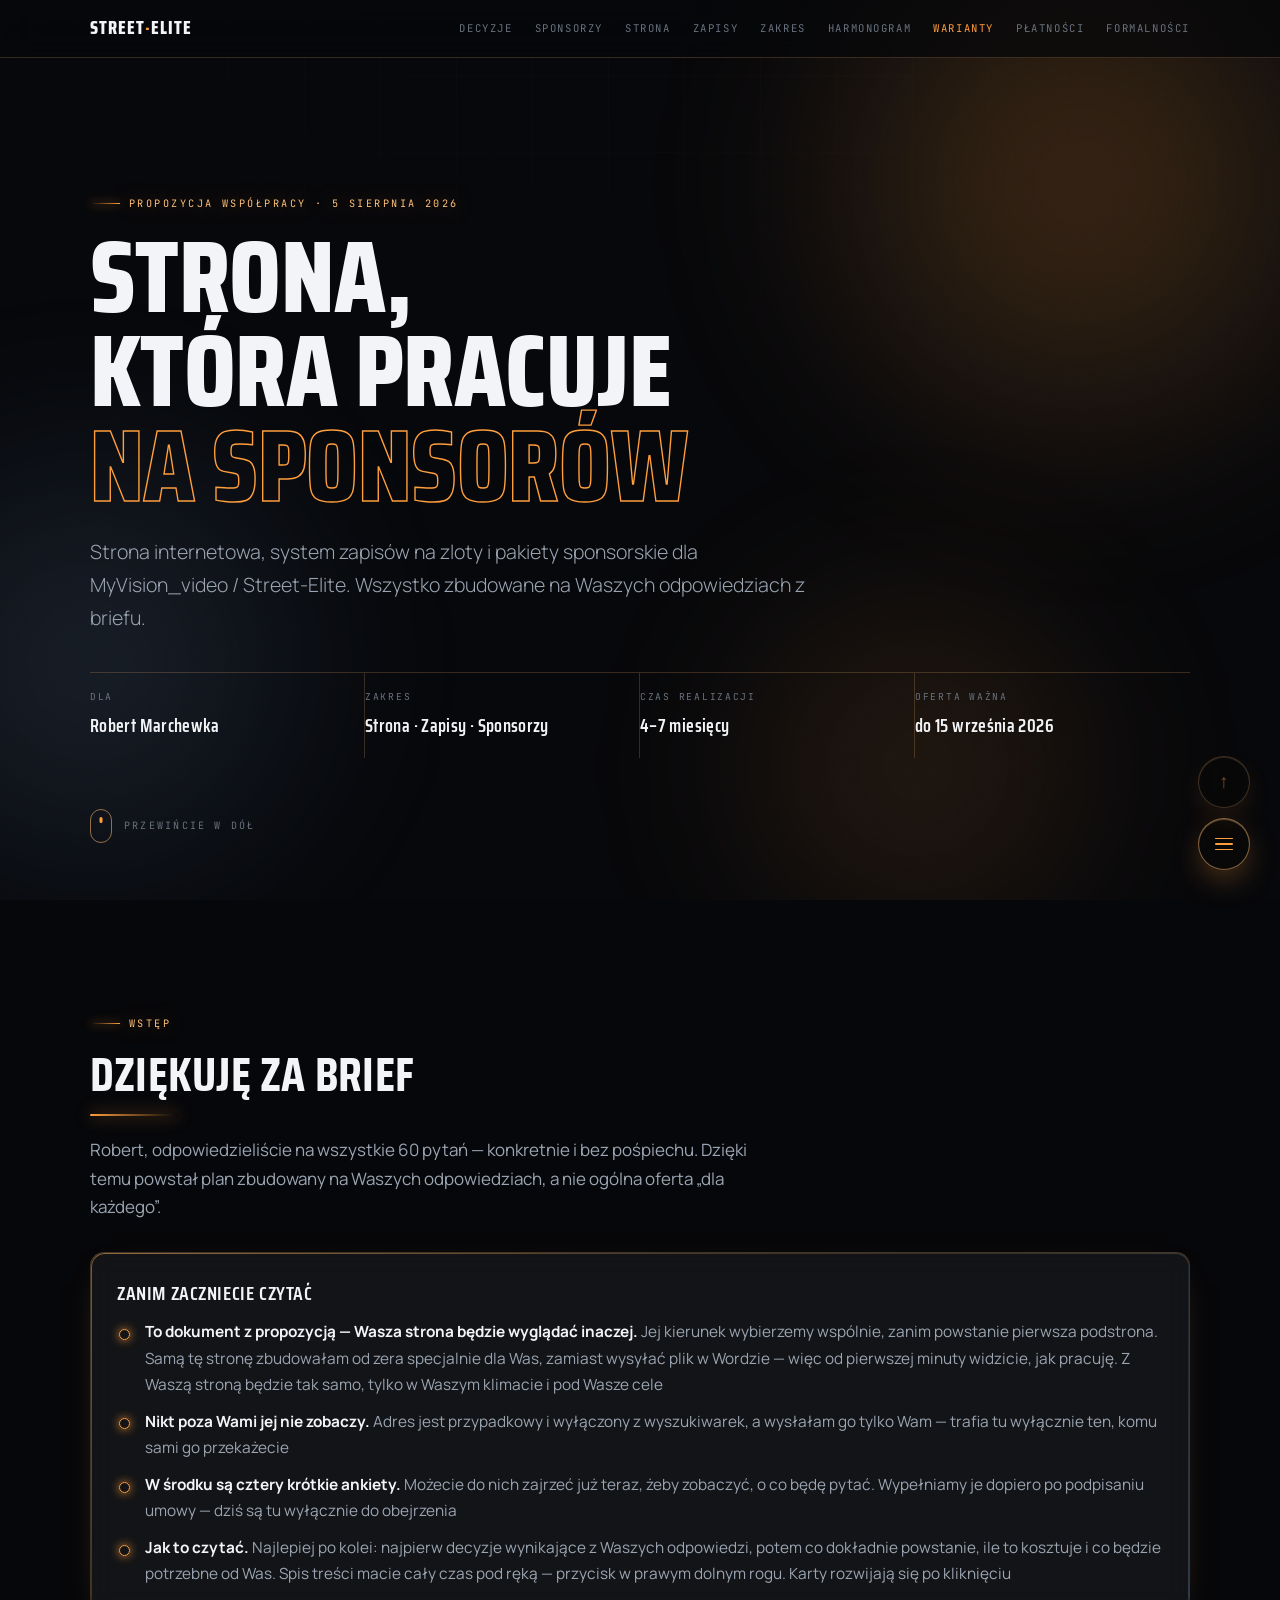
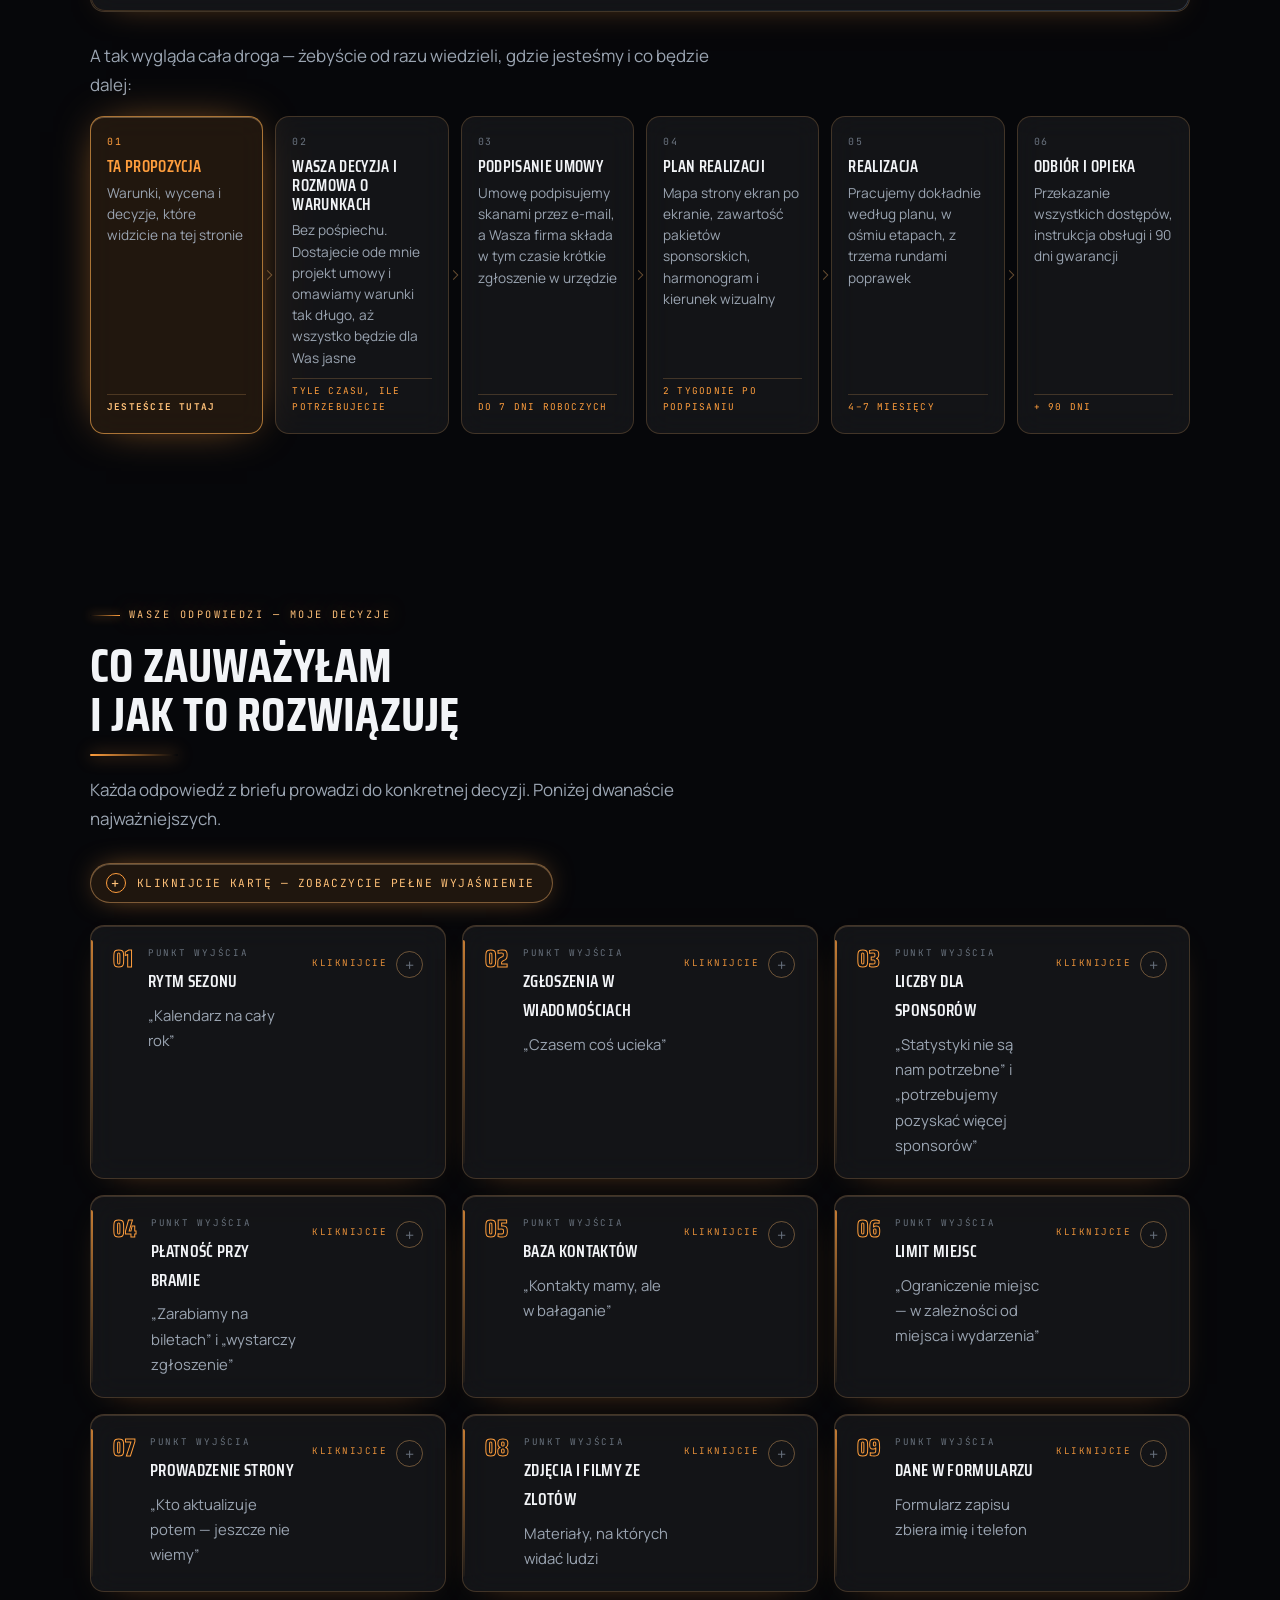
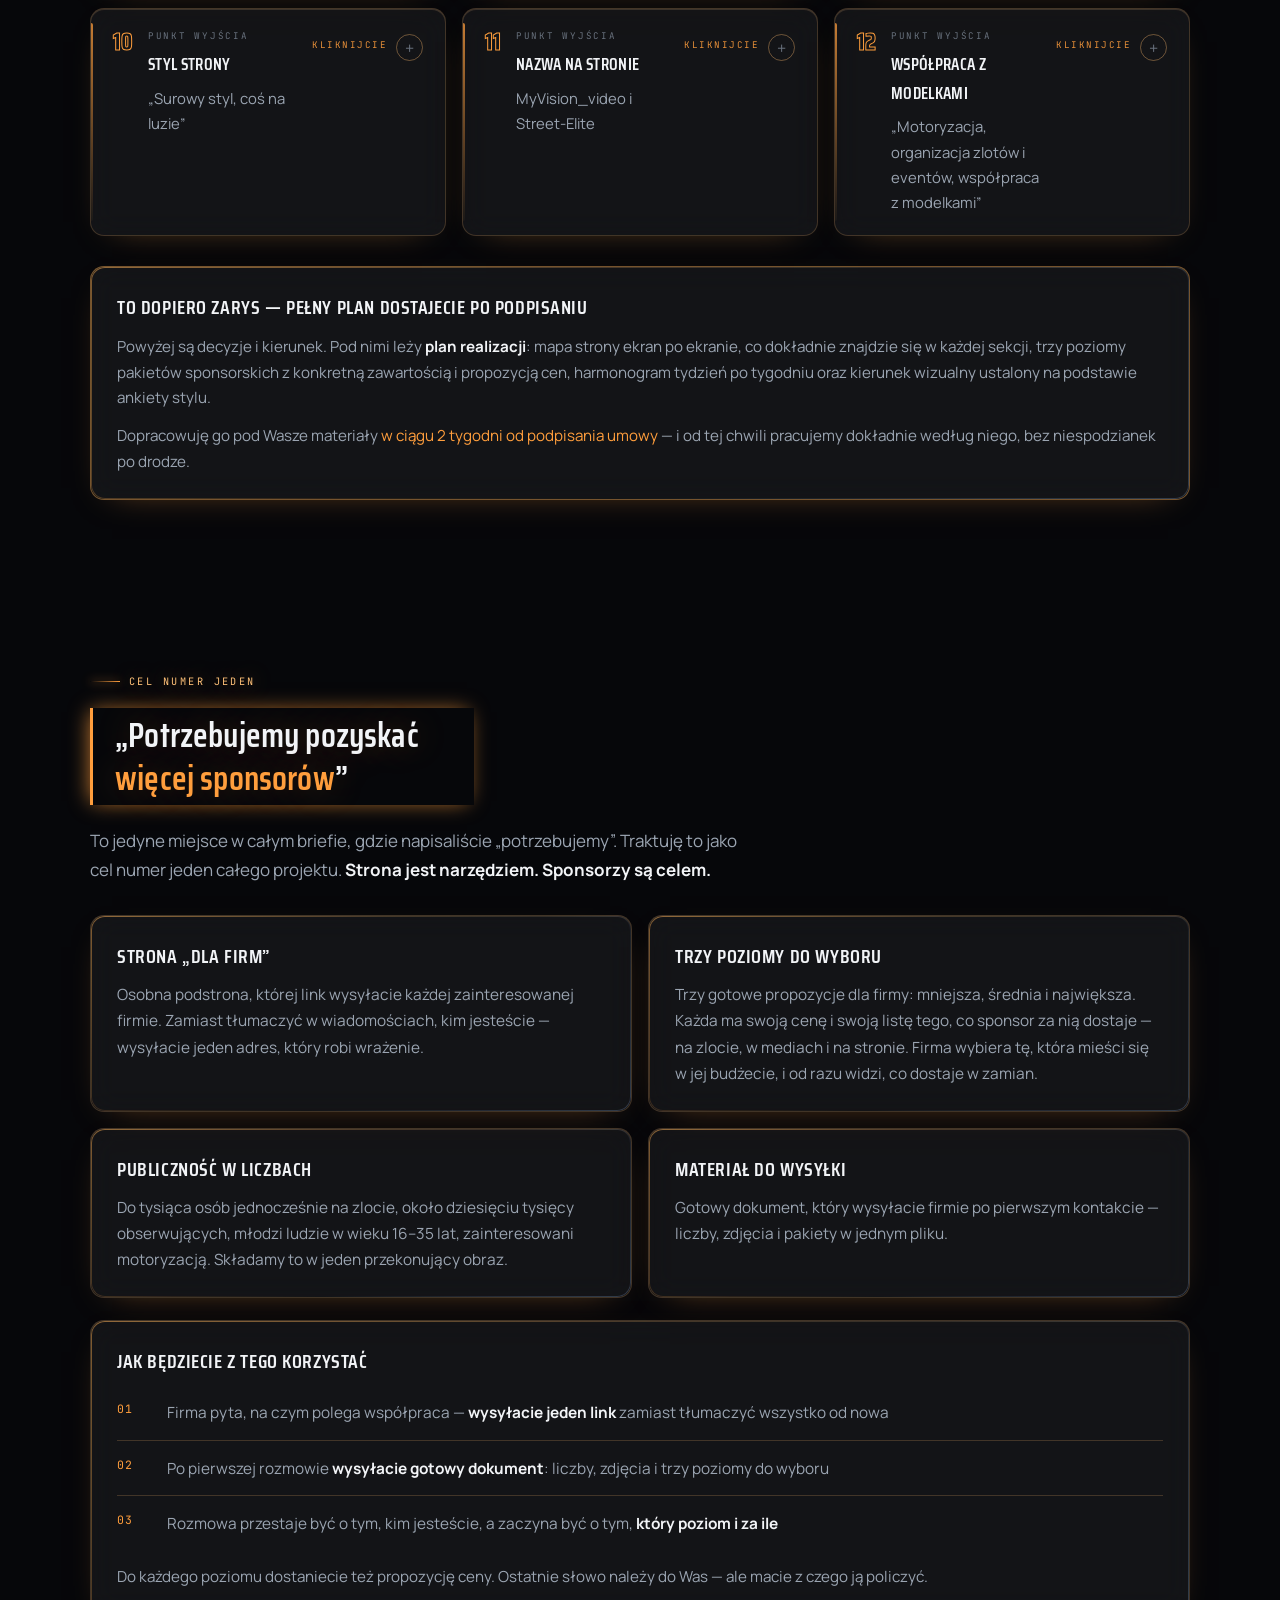
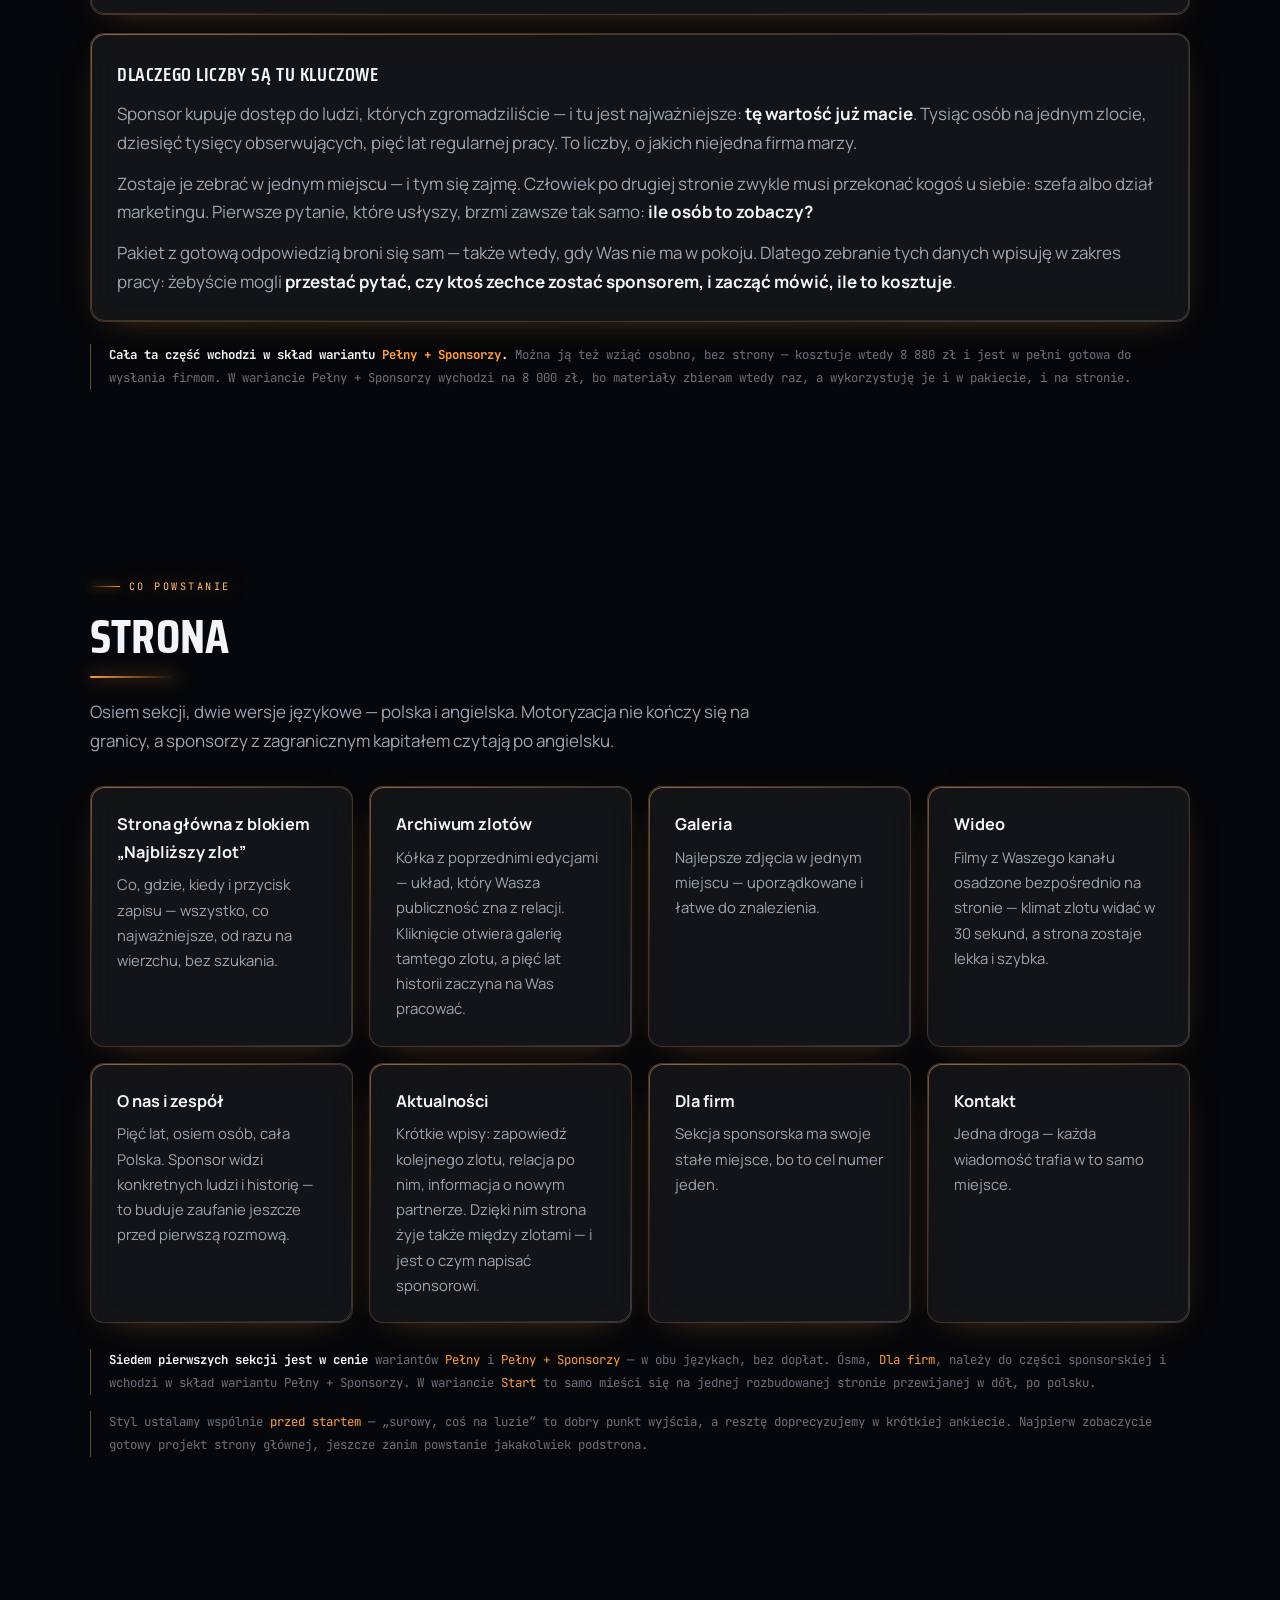
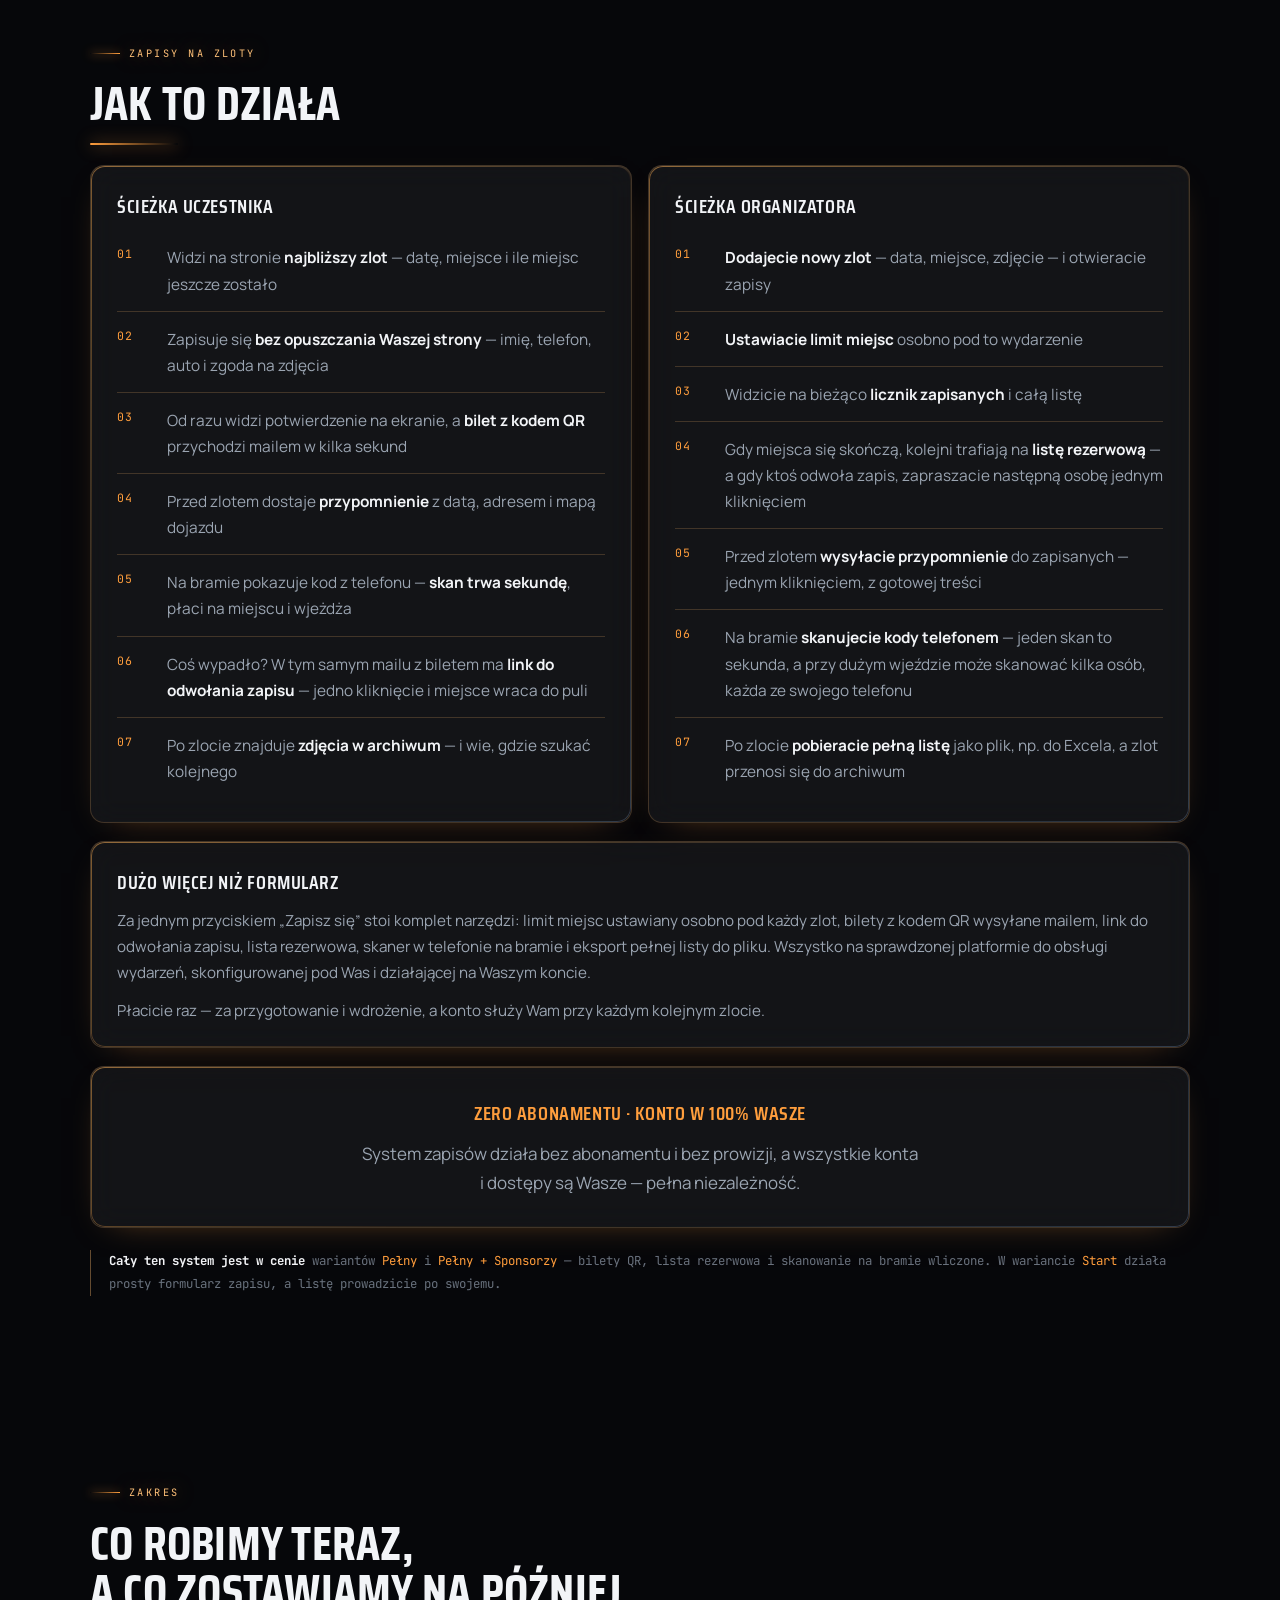
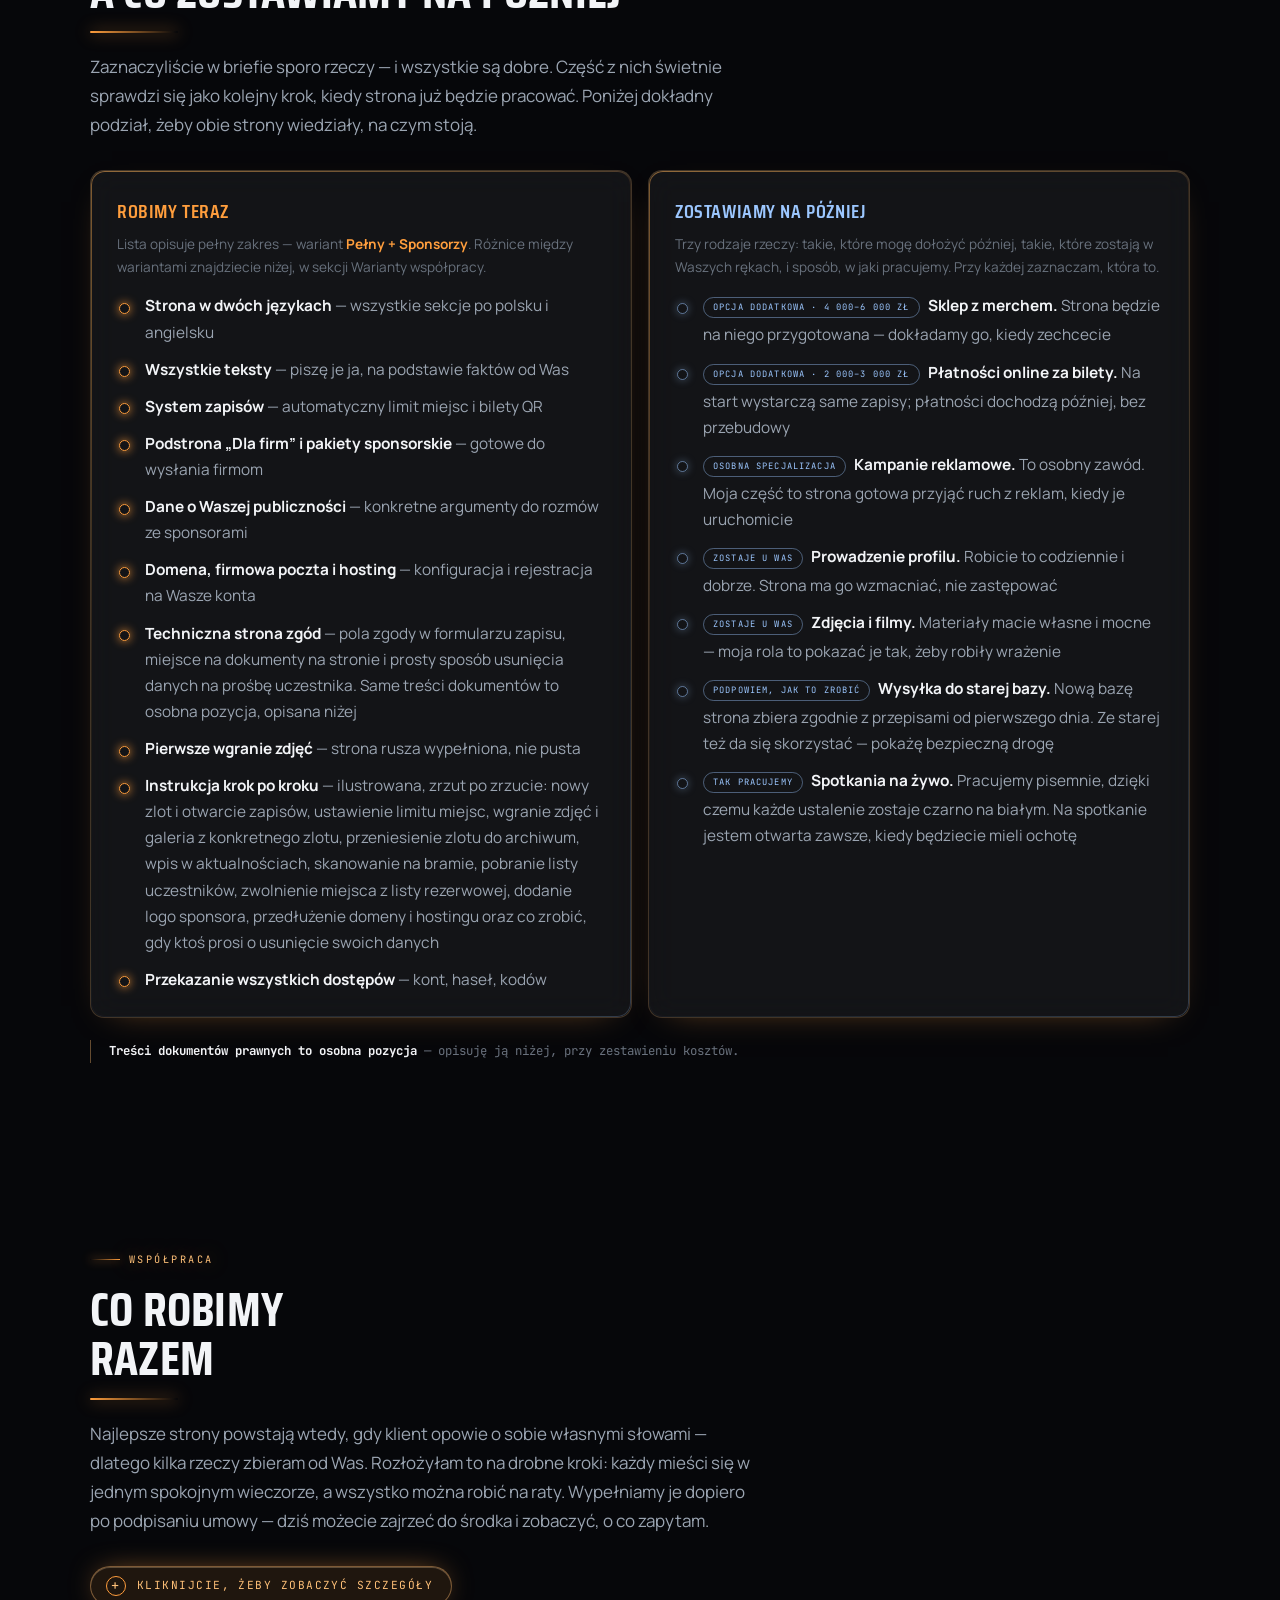
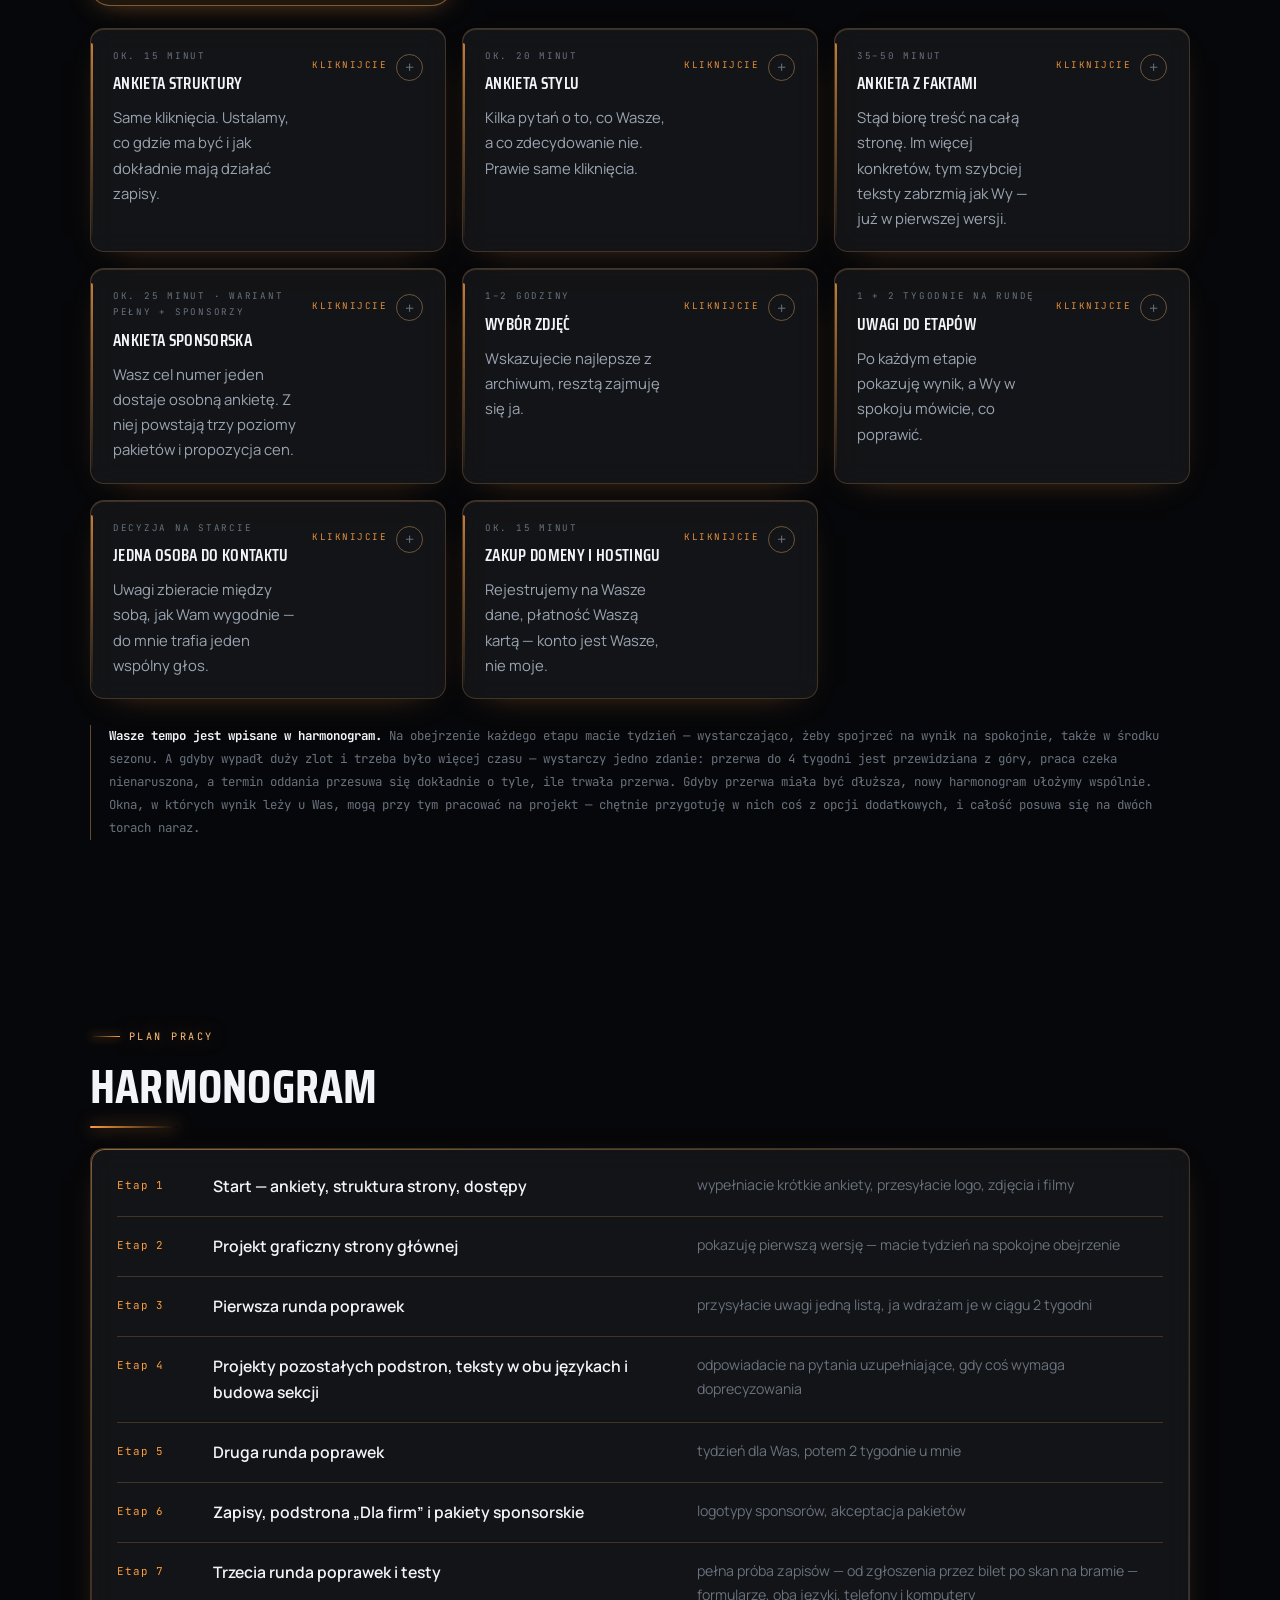
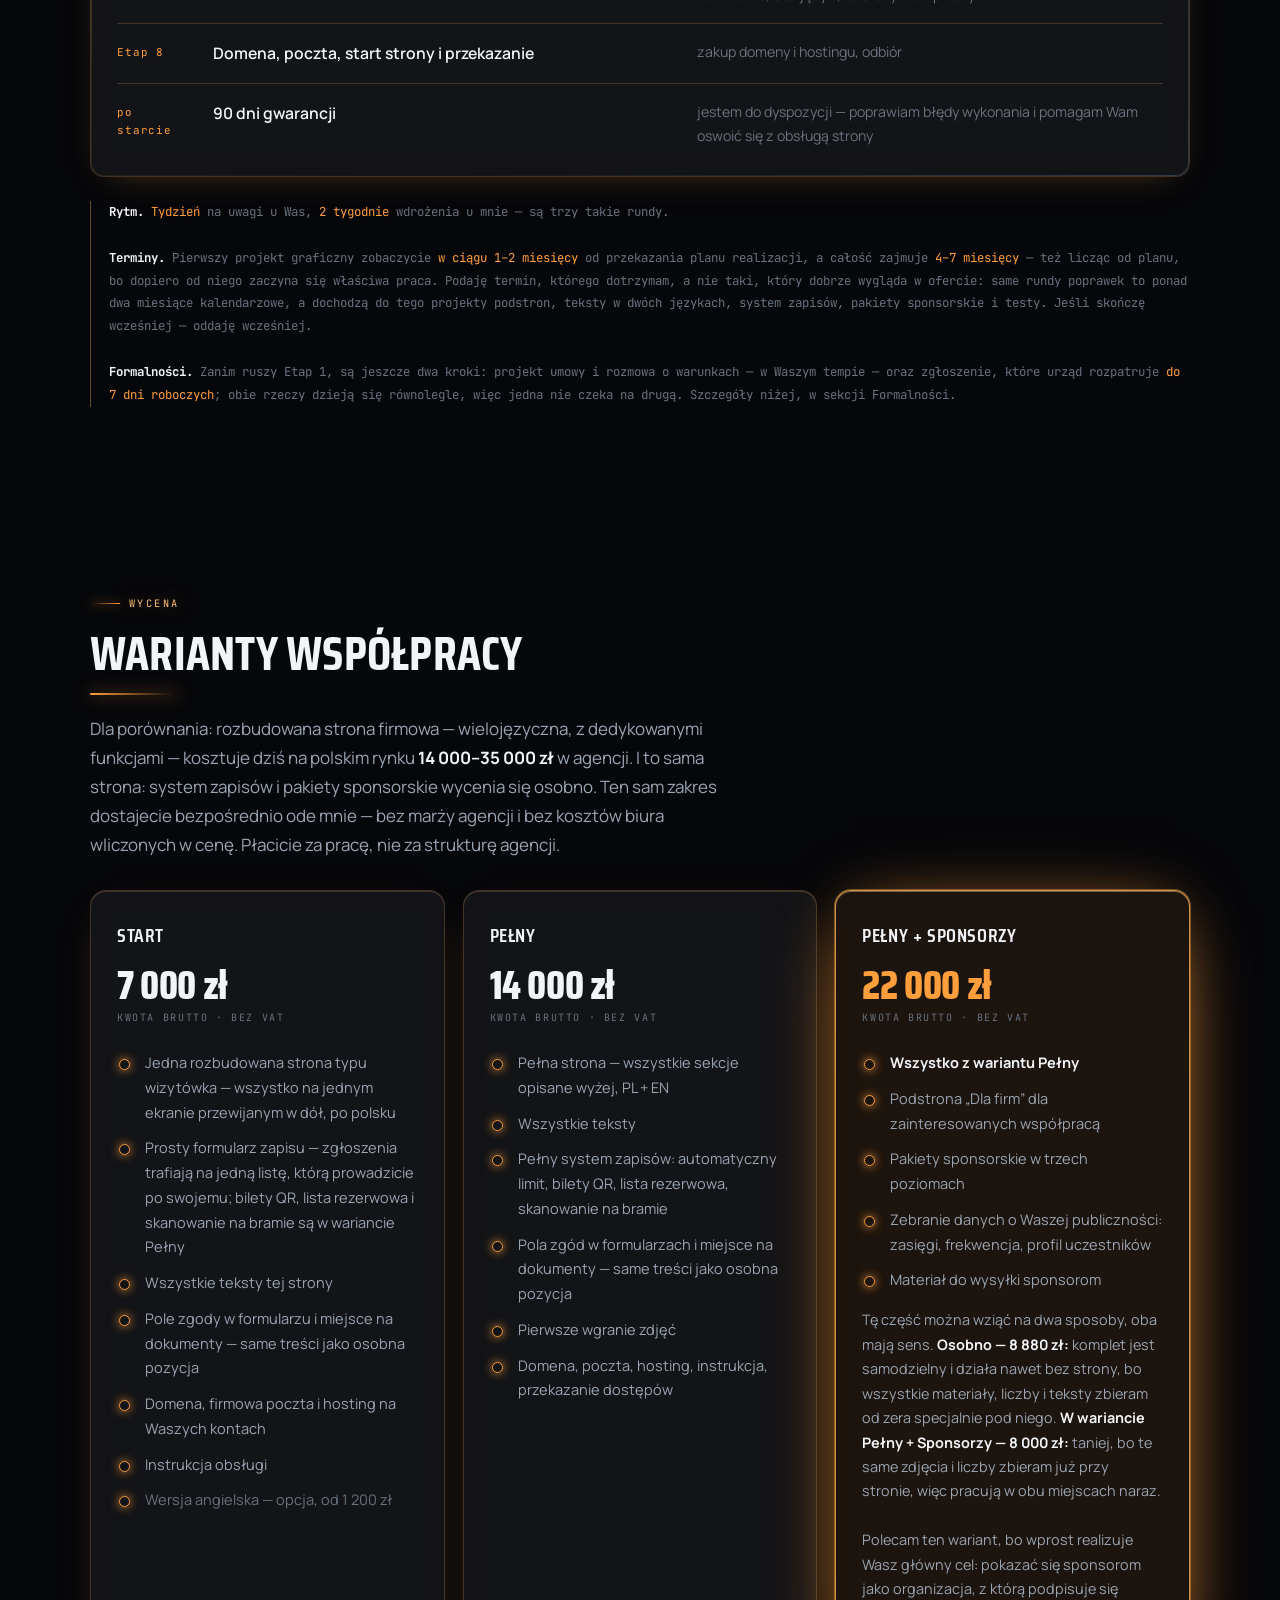
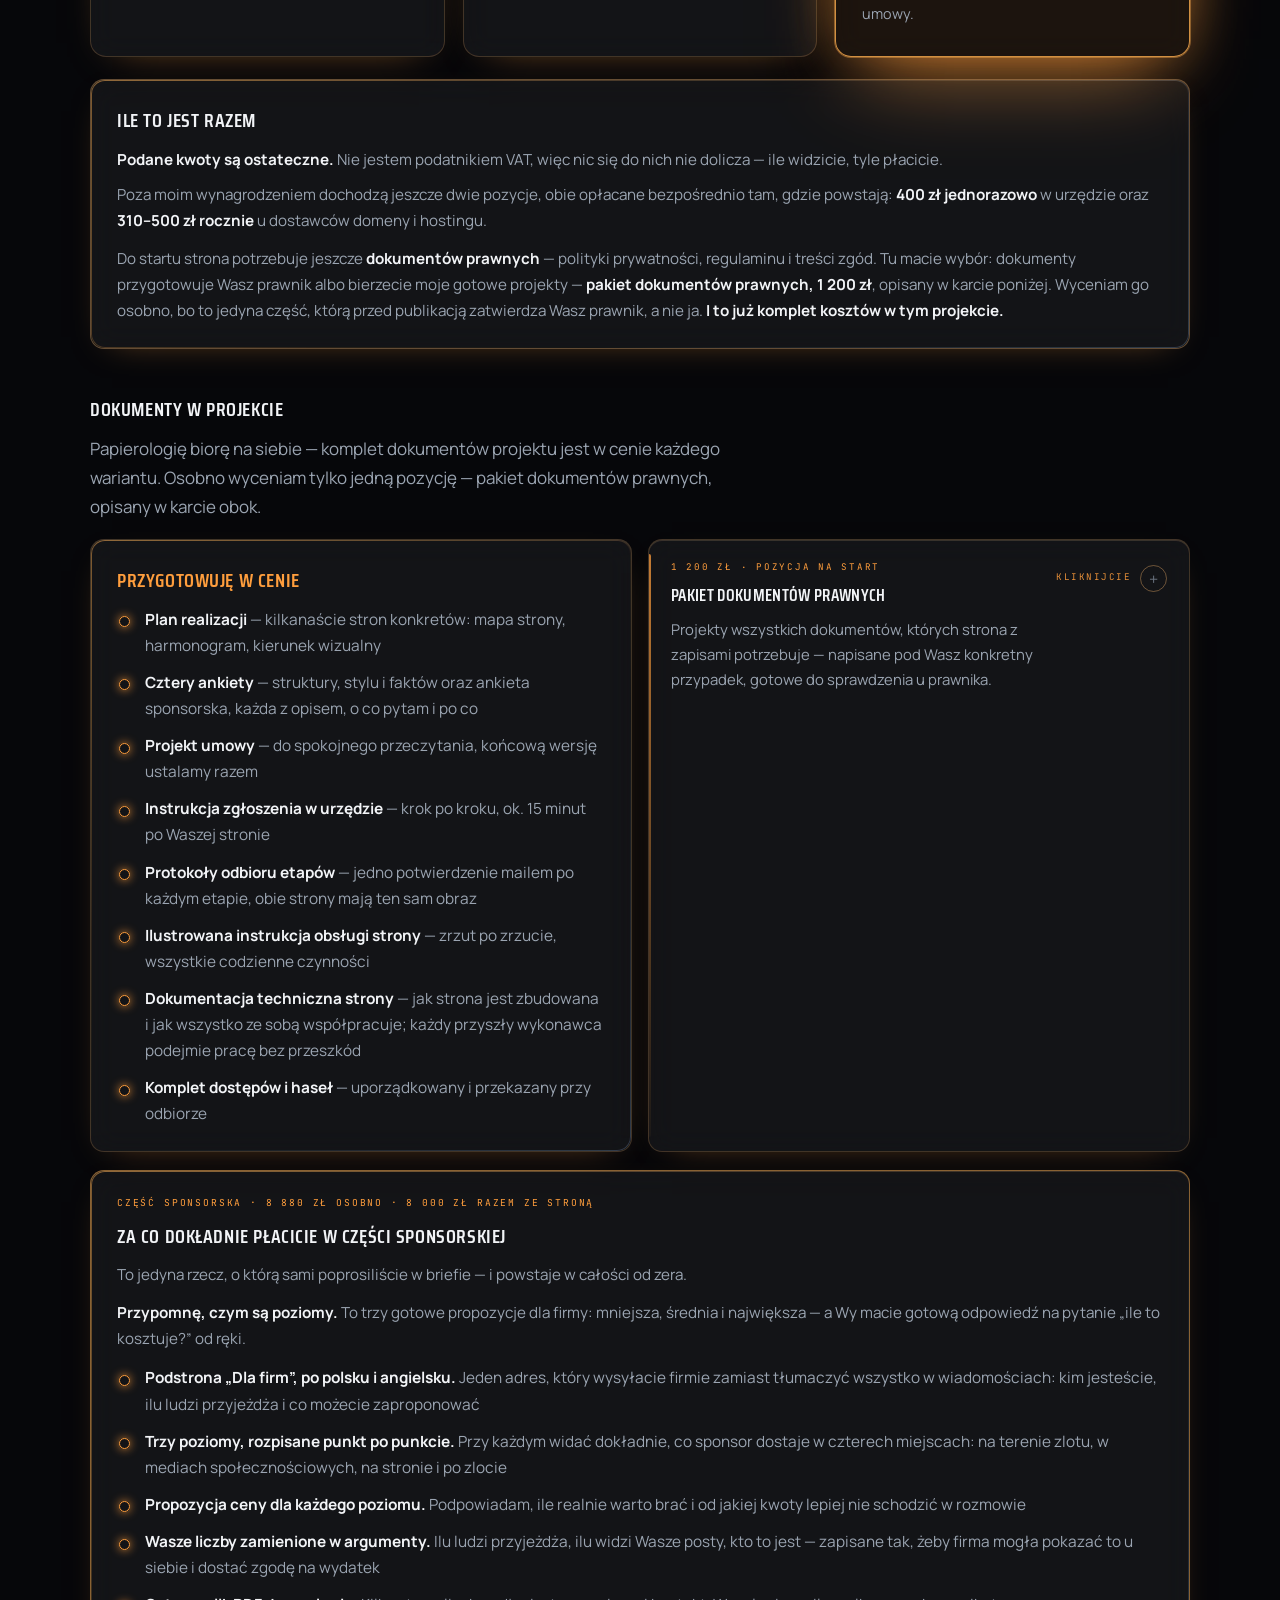
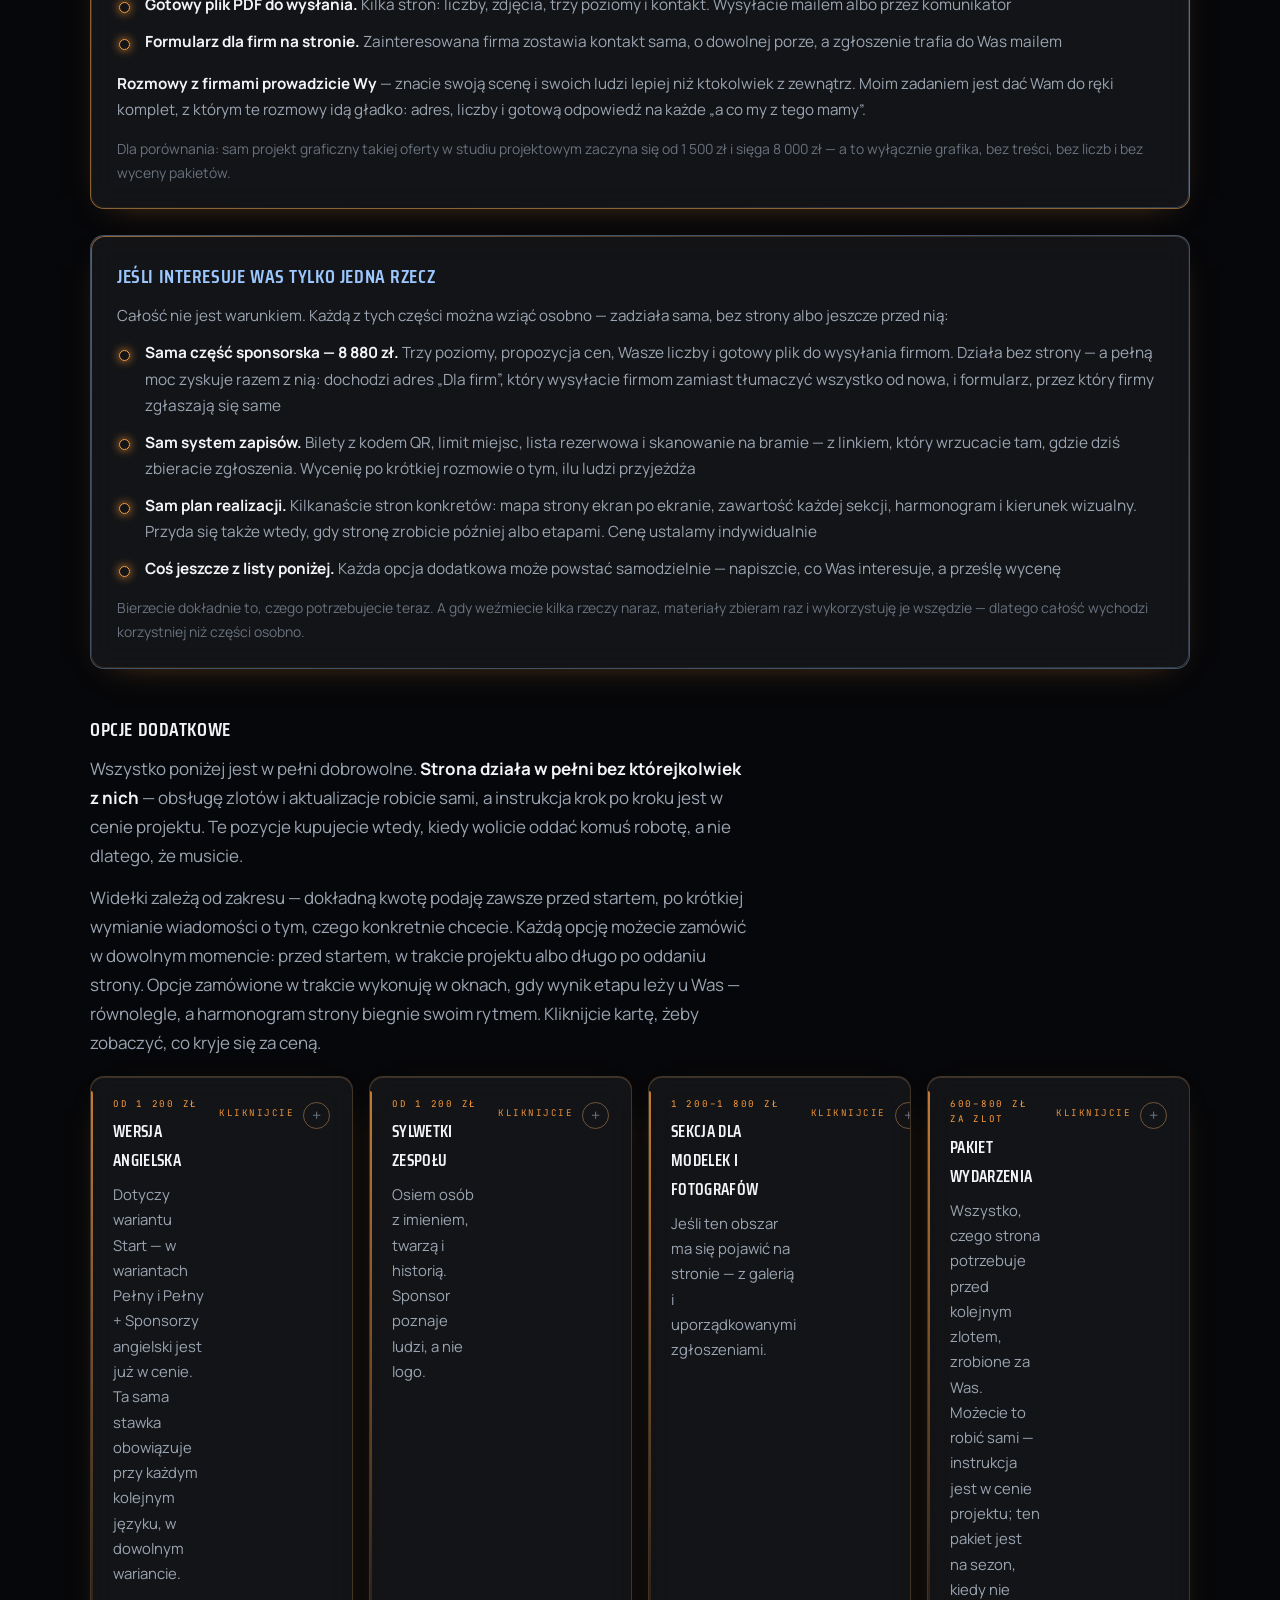
==== commit a2cb3584: "Szlify po drugiej ultra-weryfikacji: zszyte powtórzenia, poprawki jezykowe Co-Authored-By: Claude Fa" ====
--- a/index.html
+++ b/index.html
@@ -880,7 +880,7 @@
   <div class="glass" style="margin-top:18px">
     <h3>Dużo więcej niż formularz</h3>
     <p style="color:var(--soft);font-size:.95rem;margin:0 0 12px">Za jednym przyciskiem „Zapisz się” stoi komplet narzędzi: limit miejsc ustawiany osobno pod każdy zlot, bilety z kodem QR wysyłane mailem, link do odwołania zapisu, lista rezerwowa, skaner w telefonie na bramie i eksport pełnej listy do pliku. Wszystko na sprawdzonej platformie do obsługi wydarzeń, skonfigurowanej pod Was i działającej na Waszym koncie.</p>
-    <p style="color:var(--soft);font-size:.95rem;margin:0">Przy darmowych zapisach nie ma tu abonamentu ani prowizji — płacicie raz, za przygotowanie i wdrożenie. Konto zostaje Wasze, więc korzystacie z niego przy każdym kolejnym zlocie bez dodatkowych opłat.</p>
+    <p style="color:var(--soft);font-size:.95rem;margin:0">Płacicie raz — za przygotowanie i wdrożenie, a konto służy Wam przy każdym kolejnym zlocie.</p>
   </div>
 
   <div class="glass" style="margin-top:18px;text-align:center;padding:30px 26px">
@@ -921,7 +921,7 @@
     </div>
   </div>
 
-  <p class="note" style="margin-top:22px"><b style="color:var(--ink)">Treści dokumentów prawnych to osobna pozycja</b> — opisuję ją niżej, przy zestawieniu kosztów. Sama strona jest przygotowana tak, żeby te dokumenty przyjąć: pola zgód, miejsce na politykę i regulamin, mechanizm usuwania danych. Prawo zostawiam prawnikom, a technikę biorę na siebie.</p>
+  <p class="note" style="margin-top:22px"><b style="color:var(--ink)">Treści dokumentów prawnych to osobna pozycja</b> — opisuję ją niżej, przy zestawieniu kosztów.</p>
 </section>
 
 <section id="odwas" class="rv">
@@ -1045,7 +1045,7 @@
     </details>
   </div>
 
-  <p class="note" style="margin-top:26px"><b style="color:var(--ink)">Wasze tempo jest wpisane w harmonogram.</b> Na obejrzenie każdego etapu macie tydzień — wystarczająco, żeby spojrzeć na wynik na spokojnie, także w środku sezonu. A gdyby wypadł duży zlot i trzeba było więcej czasu — wystarczy jedno zdanie: przerwa do 4 tygodni jest wpisana w harmonogram, praca czeka nienaruszona, a termin oddania przesuwa się dokładnie o tyle, ile trwała przerwa. Dłuższą pauzę planujemy wspólnie na nowo. A okna, w których wynik leży u Was, mogą pracować na projekt: w tym czasie chętnie przygotuję coś z opcji dodatkowych — na przykład sylwetki zespołu albo pakiet dokumentów prawnych — i całość posuwa się na dwóch torach naraz.</p>
+  <p class="note" style="margin-top:26px"><b style="color:var(--ink)">Wasze tempo jest wpisane w harmonogram.</b> Na obejrzenie każdego etapu macie tydzień — wystarczająco, żeby spojrzeć na wynik na spokojnie, także w środku sezonu. A gdyby wypadł duży zlot i trzeba było więcej czasu — wystarczy jedno zdanie: przerwa do 4 tygodni jest przewidziana z góry, praca czeka nienaruszona, a termin oddania przesuwa się dokładnie o tyle, ile trwała przerwa. Gdyby przerwa miała być dłuższa, nowy harmonogram ułożymy wspólnie. Okna, w których wynik leży u Was, mogą przy tym pracować na projekt — chętnie przygotuję w nich coś z opcji dodatkowych, i całość posuwa się na dwóch torach naraz.</p>
 </section>
 
 <section id="harmonogram" class="rv">
@@ -1067,16 +1067,16 @@
   </div>
 
   <p class="note" style="margin-top:24px">
-    <b style="color:var(--ink)">Rytm.</b> Po każdym pokazaniu wyniku macie <span class="hi">tydzień</span> na spokojne obejrzenie go i zebranie uwag, potem <span class="hi">2 tygodnie</span> pracuję po swojej stronie. Są trzy takie rundy.<br><br>
+    <b style="color:var(--ink)">Rytm.</b> <span class="hi">Tydzień</span> na uwagi u Was, <span class="hi">2 tygodnie</span> wdrożenia u mnie — są trzy takie rundy.<br><br>
     <b style="color:var(--ink)">Terminy.</b> Pierwszy projekt graficzny zobaczycie <span class="hi">w ciągu 1–2 miesięcy</span> od przekazania planu realizacji, a całość zajmuje <span class="hi">4–7 miesięcy</span> — też licząc od planu, bo dopiero od niego zaczyna się właściwa praca. Podaję termin, którego dotrzymam, a nie taki, który dobrze wygląda w ofercie: same rundy poprawek to ponad dwa miesiące kalendarzowe, a dochodzą do tego projekty podstron, teksty w dwóch językach, system zapisów, pakiety sponsorskie i testy. Jeśli skończę wcześniej — oddaję wcześniej.<br><br>
-    <b style="color:var(--ink)">Formalności.</b> Zanim ruszy Etap 1, są jeszcze dwa kroki: projekt umowy i rozmowa o warunkach — w Waszym tempie — oraz zgłoszenie w urzędzie, które urząd rozpatruje <span class="hi">do 7 dni roboczych</span>; obie rzeczy dzieją się równolegle, więc jedna nie czeka na drugą. Szczegóły niżej, w sekcji Formalności.
+    <b style="color:var(--ink)">Formalności.</b> Zanim ruszy Etap 1, są jeszcze dwa kroki: projekt umowy i rozmowa o warunkach — w Waszym tempie — oraz zgłoszenie, które urząd rozpatruje <span class="hi">do 7 dni roboczych</span>; obie rzeczy dzieją się równolegle, więc jedna nie czeka na drugą. Szczegóły niżej, w sekcji Formalności.
   </p>
 </section>
 
 <section id="pakiety" class="rv">
   <div class="kicker">Wycena</div>
   <h2>Warianty współpracy</h2>
-  <p class="sub">Dla porównania: rozbudowana strona firmowa — wielojęzyczna, z dedykowanymi funkcjami — kosztuje dziś na polskim rynku <strong>14 000–35 000 zł</strong> w agencji. I to sama strona: system zapisów i pakiety sponsorskie wycenia się osobno. Ten sam zakres robicie bezpośrednio ze mną — bez marży agencji i bez kosztów biura wliczonych w cenę. Płacicie za pracę, nie za strukturę.</p>
+  <p class="sub">Dla porównania: rozbudowana strona firmowa — wielojęzyczna, z dedykowanymi funkcjami — kosztuje dziś na polskim rynku <strong>14 000–35 000 zł</strong> w agencji. I to sama strona: system zapisów i pakiety sponsorskie wycenia się osobno. Ten sam zakres dostajecie bezpośrednio ode mnie — bez marży agencji i bez kosztów biura wliczonych w cenę. Płacicie za pracę, nie za strukturę agencji.</p>
 
   <div class="plans">
     <div class="plan">
@@ -1120,19 +1120,19 @@
         <li>Zebranie danych o Waszej publiczności: zasięgi, frekwencja, profil uczestników</li>
         <li>Materiał do wysyłki sponsorom</li>
       </ul>
-      <p style="color:var(--soft);font-size:.9rem;margin:16px 0 0">Tę część można wziąć na dwa sposoby, oba mają sens. <b>Osobno — 8 880 zł:</b> komplet jest samodzielny i działa nawet bez strony, bo wszystkie materiały, liczby i teksty zbieram od zera specjalnie pod niego. <b>W wariancie Pełny + Sponsorzy — 8 000 zł:</b> taniej, bo te same zdjęcia i liczby zbieram już przy stronie i pracują w obu miejscach naraz.<br><br>Polecam ten wariant, bo wprost realizuje Wasz główny cel: pokazać się sponsorom jako organizacja, z którą podpisuje się umowy.</p>
+      <p style="color:var(--soft);font-size:.9rem;margin:16px 0 0">Tę część można wziąć na dwa sposoby, oba mają sens. <b>Osobno — 8 880 zł:</b> komplet jest samodzielny i działa nawet bez strony, bo wszystkie materiały, liczby i teksty zbieram od zera specjalnie pod niego. <b>W wariancie Pełny + Sponsorzy — 8 000 zł:</b> taniej, bo te same zdjęcia i liczby zbieram już przy stronie, więc pracują w obu miejscach naraz.<br><br>Polecam ten wariant, bo wprost realizuje Wasz główny cel: pokazać się sponsorom jako organizacja, z którą podpisuje się umowy.</p>
     </div>
   </div>
 
   <div class="glass" style="margin-top:22px;border-color:rgba(255,186,110,.34)">
     <h3>Ile to jest razem</h3>
     <p style="color:var(--soft);font-size:.95rem;margin:0 0 10px"><b style="color:var(--ink)">Podane kwoty są ostateczne.</b> Nie jestem podatnikiem VAT, więc nic się do nich nie dolicza — ile widzicie, tyle płacicie.</p>
-    <p style="color:var(--soft);font-size:.95rem;margin:0 0 12px">Poza moim wynagrodzeniem dochodzą jeszcze dwie pozycje, obie opłacane bezpośrednio tam, gdzie powstają: jednorazowa <b>opłata urzędowa 400 zł</b> w urzędzie oraz <b>310–500 zł rocznie</b> za domenę i hosting u dostawców.</p>
+    <p style="color:var(--soft);font-size:.95rem;margin:0 0 12px">Poza moim wynagrodzeniem dochodzą jeszcze dwie pozycje, obie opłacane bezpośrednio tam, gdzie powstają: <b>400 zł jednorazowo</b> w urzędzie oraz <b>310–500 zł rocznie</b> u dostawców domeny i hostingu.</p>
     <p style="color:var(--soft);font-size:.95rem;margin:0">Do startu strona potrzebuje jeszcze <b>dokumentów prawnych</b> — polityki prywatności, regulaminu i treści zgód. Tu macie wybór: dokumenty przygotowuje Wasz prawnik albo bierzecie moje gotowe projekty — <b>pakiet dokumentów prawnych, 1 200 zł</b>, opisany w karcie poniżej. Wyceniam go osobno, bo to jedyna część, którą przed publikacją zatwierdza Wasz prawnik, a nie ja. <b style="color:var(--ink)">I to już komplet kosztów w tym projekcie.</b></p>
   </div>
 
   <h3 style="margin-top:44px;scroll-margin-top:76px" id="dokumenty">Dokumenty w projekcie</h3>
-  <p class="sub" style="margin-bottom:18px">Papierologię biorę na siebie — komplet dokumentów projektu jest w cenie każdego wariantu. Osobno wyceniam tylko jedną pozycję: treści dokumentów prawnych, bo jako jedyna trafia przed publikacją do zatwierdzenia u Waszego prawnika.</p>
+  <p class="sub" style="margin-bottom:18px">Papierologię biorę na siebie — komplet dokumentów projektu jest w cenie każdego wariantu. Osobno wyceniam tylko jedną pozycję — pakiet dokumentów prawnych, opisany w karcie obok.</p>
   <div class="grid g2">
     <div class="glass">
       <h3 style="color:var(--sodium)">Przygotowuję w cenie</h3>
@@ -1162,7 +1162,7 @@
       <div class="dsep"></div>
       <div class="dblock"><span class="lab">Co jest już w cenie strony</span><p>Cała techniczna strona zgód — pola w formularzach, miejsce na dokumenty, baner cookies i mechanizm usuwania danych — wchodzi w cenę każdego wariantu. Ten pakiet to same treści dokumentów, gotowe do wpięcia w przygotowane miejsca.</p></div>
       <div class="dsep"></div>
-      <div class="dblock"><span class="lab">Dlaczego to się opłaca</span><p>Indywidualne przygotowanie takiego kompletu w kancelarii to najczęściej <b>1 500–4 000 zł</b>. Tutaj dokumenty powstają razem ze stroną i opisują dokładnie ją, a Wasz prawnik dostaje gotowy materiał do zatwierdzenia — sama weryfikacja to zwykle kilkaset złotych zamiast pełnej ceny przygotowania. Łącznie wychodzicie na tym korzystniej, a dokumenty pasują do strony jeden do jednego.</p></div>
+      <div class="dblock"><span class="lab">Dlaczego to się opłaca</span><p>Indywidualne przygotowanie takiego kompletu w kancelarii to najczęściej <b>1 500–4 000 zł</b>. Tutaj dokumenty powstają razem ze stroną i opisują dokładnie ją, a u Waszego prawnika zostaje tylko weryfikacja — zwykle kilkaset złotych zamiast pełnej ceny przygotowania. Łącznie wychodzicie na tym korzystniej, a dokumenty pasują do strony jeden do jednego.</p></div>
       <div class="dsep"></div>
       <div class="dblock"><span class="lab">Jeden warunek</span><p>To są <b>projekty</b> do zatwierdzenia — jestem projektantką stron, prawo zostawiam prawnikom. Przed publikacją zatwierdza je Wasz prawnik; dopiero wtedy trafiają na stronę. Dzięki tym projektom jego praca jest krótsza i tańsza, bo dostaje gotowy materiał zamiast pustej kartki.</p></div>
     </div>
@@ -1173,7 +1173,7 @@
     <span class="lab" style="color:var(--sodium);font-family:var(--mono);font-size:.6rem;letter-spacing:.19em;text-transform:uppercase;display:block;margin-bottom:8px">Część sponsorska · 8 880 zł osobno · 8 000 zł razem ze stroną</span>
     <h3>Za co dokładnie płacicie w części sponsorskiej</h3>
     <p style="color:var(--soft);font-size:.95rem;margin:0 0 12px">To jedyna rzecz, o którą sami poprosiliście w briefie — i powstaje w całości od zera.</p>
-    <p style="color:var(--soft);font-size:.95rem;margin:0 0 14px"><b style="color:var(--ink)">Zacznijmy od tego, czym są poziomy.</b> To trzy gotowe propozycje dla firmy: mniejsza, średnia i największa. Każda ma swoją cenę i swoją listę tego, co sponsor za nią dostaje. Firma wybiera tę, która mieści się w jej budżecie — a Wy macie gotową odpowiedź na pytanie „ile to kosztuje?” od ręki.</p>
+    <p style="color:var(--soft);font-size:.95rem;margin:0 0 14px"><b style="color:var(--ink)">Przypomnę, czym są poziomy.</b> To trzy gotowe propozycje dla firmy: mniejsza, średnia i największa — a Wy macie gotową odpowiedź na pytanie „ile to kosztuje?” od ręki.</p>
     <ul class="ticks">
       <li><b>Podstrona „Dla firm”, po polsku i angielsku.</b> Jeden adres, który wysyłacie firmie zamiast tłumaczyć wszystko w wiadomościach: kim jesteście, ilu ludzi przyjeżdża i co możecie zaproponować</li>
       <li><b>Trzy poziomy, rozpisane punkt po punkcie.</b> Przy każdym widać dokładnie, co sponsor dostaje w czterech miejscach: na terenie zlotu, w mediach społecznościowych, na stronie i po zlocie</li>
@@ -1190,7 +1190,7 @@
     <h3 style="color:var(--ice)">Jeśli interesuje Was tylko jedna rzecz</h3>
     <p style="color:var(--soft);font-size:.95rem;margin:0 0 12px">Całość nie jest warunkiem. Każdą z tych części można wziąć osobno — zadziała sama, bez strony albo jeszcze przed nią:</p>
     <ul class="ticks">
-      <li><b>Sama część sponsorska — 8 880 zł.</b> Trzy poziomy, propozycja cen, Wasze liczby i gotowy plik do wysyłania firmom. Działa bez strony — a pełną moc zyskuje razem z nią: dochodzi adres „Dla firm”, który wysyłacie zamiast tłumaczyć, i formularz, przez który firmy zgłaszają się same. W wariancie Pełny + Sponsorzy ta sama praca kosztuje 8 000 zł i pracuje w obu miejscach naraz</li>
+      <li><b>Sama część sponsorska — 8 880 zł.</b> Trzy poziomy, propozycja cen, Wasze liczby i gotowy plik do wysyłania firmom. Działa bez strony — a pełną moc zyskuje razem z nią: dochodzi adres „Dla firm”, który wysyłacie firmom zamiast tłumaczyć wszystko od nowa, i formularz, przez który firmy zgłaszają się same</li>
       <li><b>Sam system zapisów.</b> Bilety z kodem QR, limit miejsc, lista rezerwowa i skanowanie na bramie — z linkiem, który wrzucacie tam, gdzie dziś zbieracie zgłoszenia. Wycenię po krótkiej rozmowie o tym, ilu ludzi przyjeżdża</li>
       <li><b>Sam plan realizacji.</b> Kilkanaście stron konkretów: mapa strony ekran po ekranie, zawartość każdej sekcji, harmonogram i kierunek wizualny. Przyda się także wtedy, gdy stronę zrobicie później albo etapami. Cenę ustalamy indywidualnie</li>
       <li><b>Coś jeszcze z listy poniżej.</b> Każda opcja dodatkowa może powstać samodzielnie — napiszcie, co Was interesuje, a prześlę wycenę</li>
@@ -1200,7 +1200,7 @@
 
   <h3 style="margin-top:44px">Opcje dodatkowe</h3>
   <p class="sub" style="margin-bottom:14px">Wszystko poniżej jest w pełni dobrowolne. <b>Strona działa w pełni bez którejkolwiek z nich</b> — obsługę zlotów i aktualizacje robicie sami, a instrukcja krok po kroku jest w cenie projektu. Te pozycje kupujecie wtedy, kiedy wolicie oddać komuś robotę, a nie dlatego, że musicie.</p>
-  <p class="sub" style="margin-bottom:18px">Widełki zależą od zakresu — dokładną kwotę podaję zawsze przed startem, po krótkiej wymianie wiadomości o tym, czego konkretnie chcecie. Każdą opcję możecie zamówić w dowolnym momencie: przed startem, w trakcie projektu albo długo po oddaniu strony. W trakcie projektu wykonuję je w oknach, gdy wynik etapu leży u Was — równolegle, a harmonogram strony biegnie swoim rytmem. Kliknijcie kartę, żeby zobaczyć, co kryje się za ceną.</p>
+  <p class="sub" style="margin-bottom:18px">Widełki zależą od zakresu — dokładną kwotę podaję zawsze przed startem, po krótkiej wymianie wiadomości o tym, czego konkretnie chcecie. Każdą opcję możecie zamówić w dowolnym momencie: przed startem, w trakcie projektu albo długo po oddaniu strony. Opcje zamówione w trakcie wykonuję w oknach, gdy wynik etapu leży u Was — równolegle, a harmonogram strony biegnie swoim rytmem. Kliknijcie kartę, żeby zobaczyć, co kryje się za ceną.</p>
   <div class="grid gsym4">
     <details class="dcard">
       <summary>
@@ -1315,7 +1315,7 @@
       </div>
     </details>
   </div>
-  <p class="note" style="margin-top:26px">Wariant <b>Start</b> można w każdej chwili rozbudować do <b>Pełnego</b> — dopłacacie wtedy tylko różnicę.<br>Oferta i podane ceny są ważne <span class="hi">do 15 września 2026</span> — do tego dnia rezerwuję w kalendarzu termin startu Waszego projektu. Później też chętnie porozmawiamy — potwierdzę wtedy na nowo terminy i wycenę.</p>
+  <p class="note" style="margin-top:26px">Wariant <b>Start</b> można w każdej chwili rozbudować do <b>Pełnego</b> — dopłacacie wtedy tylko różnicę.<br>Oferta i podane ceny są ważne <span class="hi">do 15 września 2026</span> — do tego dnia rezerwuję w kalendarzu termin startu Waszego projektu. Później też chętnie porozmawiamy — ustalimy wtedy na nowo terminy i wycenę.</p>
 </section>
 
 <section id="platnosci" class="rv">
@@ -1350,7 +1350,7 @@
 
   <p class="note" style="margin-top:22px">Razem to zwykle <span class="hi">około 310–500 zł rocznie</span>, płacone bezpośrednio dostawcom — te opłaty w całości trafiają do nich, nie do mnie. Nie ja ustalam te ceny, więc traktujcie je jako rząd wielkości: dokładne kwoty podam Wam przed zakupem, razem z instrukcją krok po kroku.<br>
   Wszystko rejestrujemy na Wasze konta i Waszą kartę — <span class="hi">domena, poczta i strona są Waszą własnością</span>, a dostęp do nich macie zawsze i od razu.<br>
-  Na przyszłość: gdybyście chcieli wysyłać maile do swojej bazy — na przykład zaproszenia na kolejny zlot — na start wystarczy plan bezpłatny. Przy większej bazie przechodzi się na plan płatny — kilkadziesiąt złotych miesięcznie, i tylko w tych miesiącach, w których faktycznie wysyłacie. Każdą wysyłkę uruchamiacie ręcznie, dokładnie wtedy, kiedy uznacie, że to dobry moment.</p>
+  Na przyszłość: gdybyście chcieli wysyłać maile do swojej bazy — na przykład zaproszenia na kolejny zlot — na start wystarczy plan bezpłatny. Przy większej bazie przechodzi się na plan płatny: kilkadziesiąt złotych, płatne tylko w tych miesiącach, w których faktycznie wysyłacie. Każdą wysyłkę uruchamiacie ręcznie, dokładnie wtedy, kiedy uznacie, że to dobry moment.</p>
 </section>
 
 <section id="gwarancja" class="rv">
@@ -1361,13 +1361,13 @@
     <div class="glass">
       <h3>90 dni gwarancji</h3>
       <p style="color:var(--soft);font-size:.95rem;margin:0 0 12px">Jeśli po oddaniu okaże się, że coś działa inaczej, niż ustaliliśmy — poprawiam bezpłatnie. Bez limitu zgłoszeń.</p>
-      <p style="color:var(--soft);font-size:.95rem;margin:0 0 12px"><b>Odpowiadam do 48 godzin.</b> Sprawy pilne, gdy strona nie działa, naprawiam <b>do 3 dni roboczych</b>; pozostałe — <b>do 5 dni roboczych</b>.</p>
+      <p style="color:var(--soft);font-size:.95rem;margin:0 0 12px"><b>Odpowiadam do 48 godzin.</b> Usterki pilne — gdy strona nie działa — naprawiam <b>do 3 dni roboczych</b>; pozostałe — <b>do 5 dni roboczych</b>.</p>
       <p style="color:var(--dim);font-size:.9rem;margin:0">Gwarancja obejmuje moją pracę. Poza nią zostają rzeczy, na które nikt z nas nie ma wpływu: awaria u dostawcy hostingu, zmiany wprowadzone później po Waszej stronie i zupełnie nowe funkcje — te zawsze chętnie dołożę, wyceniam je tylko osobno.</p>
     </div>
     <div class="glass">
       <h3>Poprawki w trakcie</h3>
       <p style="color:var(--soft);font-size:.95rem;margin:0 0 12px">W całym projekcie są <b>trzy rundy poprawek</b> — dokładnie te, które widzicie w harmonogramie. Runda to jedna zbiorcza lista uwag w jednej wiadomości — zbiera je u Was jedna osoba, dzięki czemu żadna uwaga nie zginie po drodze.</p>
-      <p style="color:var(--soft);font-size:.95rem;margin:0">Drobne korekty po wdrożeniu rundy nie są naliczane. <b>Moje błędy poprawiam zawsze bezpłatnie i nie liczą się jako runda.</b> A gdybyście po trzech rundach chcieli dopracować coś jeszcze — chętnie, w stawce 150 zł/h, zawsze z wyceną przed rozpoczęciem, więc nic Was nie zaskoczy.</p>
+      <p style="color:var(--soft);font-size:.95rem;margin:0">Drobne korekty po wdrożeniu rundy nie są naliczane. <b>Moje błędy poprawiam zawsze bezpłatnie i nie liczą się jako runda.</b> A gdybyście po trzech rundach chcieli dopracować coś jeszcze — chętnie, po stawce 150 zł/h, zawsze z wyceną przed rozpoczęciem, więc nic Was nie zaskoczy.</p>
       <p style="color:var(--dim);font-size:.9rem;margin:12px 0 0">Teksty przekazuję Wam do akceptacji — ostatnie słowo przy treści zawsze należy do Was. Gdy tydzień mija bez uwag, uznaję etap za przyjęty i ruszam dalej — a zanim ten termin minie, zawsze przypomnę mailem.</p>
     </div>
   </div>
@@ -1381,8 +1381,8 @@
 
   <div class="glass" style="margin-top:18px">
     <h3>Co dzieje się po gwarancji</h3>
-    <p style="color:var(--soft);font-size:.95rem;margin:0 0 12px"><b style="color:var(--ink)">Strona działa dalej sama — i tak to zaprojektowałam.</b> Lekka, sprawdzona konstrukcja, którą zostawiam w stanie gotowym na lata, bez systemu i dodatków wymagających comiesięcznej opieki. Dla porównania: opieka nad stroną kosztuje na rynku zwykle 150–300 zł miesięcznie, czyli 1 800–3 600 zł rocznie. Wasza strona jest wolna od tego kosztu.</p>
-    <p style="color:var(--soft);font-size:.95rem;margin:0">Gdybyście kiedyś chcieli coś zmienić albo dołożyć — jestem do dyspozycji w stawce 150 zł/h, zawsze z wyceną przed startem. To możliwość, nie zobowiązanie: równie dobrze możecie zrobić to sami albo z kimkolwiek innym.</p>
+    <p style="color:var(--soft);font-size:.95rem;margin:0 0 12px"><b style="color:var(--ink)">Strona działa dalej sama — i tak to zaprojektowałam.</b> Lekka, sprawdzona konstrukcja, przygotowana do pracy na lata — bez systemu i dodatków wymagających comiesięcznej opieki. Dla porównania: opieka nad stroną kosztuje na rynku zwykle 150–300 zł miesięcznie, czyli 1 800–3 600 zł rocznie. Wasza strona jest wolna od tego kosztu.</p>
+    <p style="color:var(--soft);font-size:.95rem;margin:0">Gdybyście kiedyś chcieli coś zmienić albo dołożyć — jestem do dyspozycji po stawce 150 zł/h, zawsze z wyceną przed startem. To możliwość, nie zobowiązanie: równie dobrze możecie zrobić to sami albo z kimkolwiek innym.</p>
   </div>
 
   <div class="glass" style="margin-top:18px">
@@ -1447,7 +1447,7 @@
 
     <ol class="path next3">
       <li><b>Odpisuję do 48 godzin</b> — potwierdzam, że wiadomość dotarła, i odpowiadam na pytania, jeśli jakieś zostały</li>
-      <li><b>Przygotowuję projekt umowy</b> — poproszę wtedy o nazwę firmy, NIP i adres. Dostajecie go do spokojnego przeczytania i, jeśli chcecie, do sprawdzenia u Waszego prawnika; warunki omawiamy tak długo, aż wszystko będzie jasne. Instrukcję do zgłoszenia w urzędzie wysyłam od razu, więc oba tory idą równolegle</li>
+      <li><b>Przygotowuję projekt umowy</b> — poproszę wtedy tylko o dane Waszej firmy. Dostajecie go do spokojnego przeczytania i, jeśli chcecie, do sprawdzenia u Waszego prawnika; warunki omawiamy tak długo, aż wszystko będzie jasne. Instrukcję do zgłoszenia w urzędzie wysyłam od razu, więc oba tory idą równolegle</li>
       <li><b>Po podpisaniu ruszamy z Etapem 1</b> — dostajecie linki do ankiet i listę materiałów, wszystko rozłożone na drobne kroki</li>
     </ol>
 
@@ -1484,7 +1484,7 @@
           <label class="copt"><input type="checkbox" name="Zainteresowania" value="Miejsca dla firm na zlocie"><span>Miejsca dla firm na zlocie</span></label>
           <label class="copt"><input type="checkbox" name="Zainteresowania" value="Głosowanie na najlepsze auto"><span>Głosowanie na najlepsze auto</span></label>
           <label class="copt"><input type="checkbox" name="Zainteresowania" value="Sylwetki zespołu"><span>Sylwetki zespołu</span></label>
-          <label class="copt"><input type="checkbox" name="Zainteresowania" value="Sekcja dla modelek i fotografów"><span>Sekcja dla modelek</span></label>
+          <label class="copt"><input type="checkbox" name="Zainteresowania" value="Sekcja dla modelek i fotografów"><span>Sekcja dla modelek i fotografów</span></label>
         </div>
       </div>
 
@@ -1523,7 +1523,7 @@
 <footer class="foot">
   <b style="color:var(--ink)">Tatsiana Zhukavets</b> · <a href="mailto:marcin.tatsiana@gmail.com">marcin.tatsiana@gmail.com</a><br>
   Propozycja przygotowana indywidualnie dla MyVision_video / Street-Elite<br>
-  Na podstawie briefu wypełnionego 28.07.2026 · Oferta ważna do 15 września 2026<br>
+  Na podstawie briefu wypełnionego 28 lipca 2026 · Oferta ważna do 15 września 2026<br>
   Potrzebujecie więcej czasu? Napiszcie — wspólnie ustalimy nowy termin
 </footer>
 
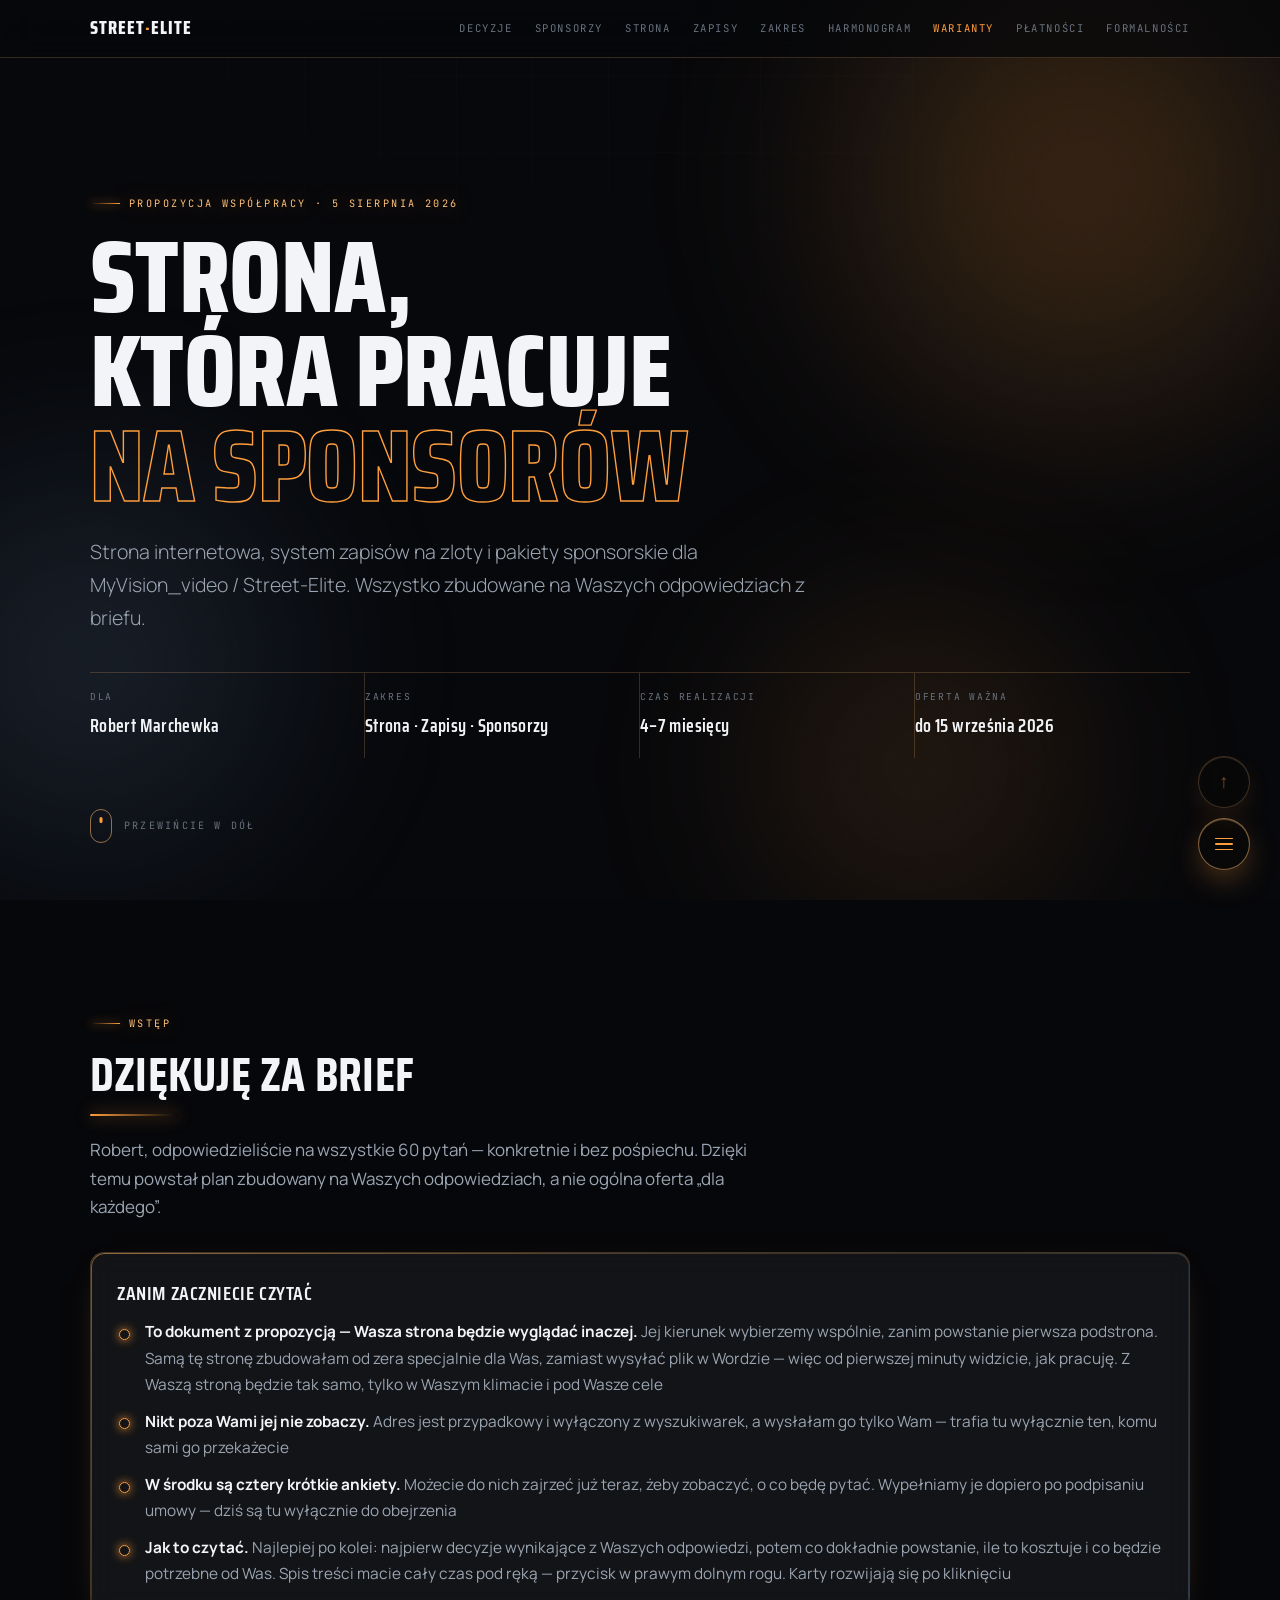
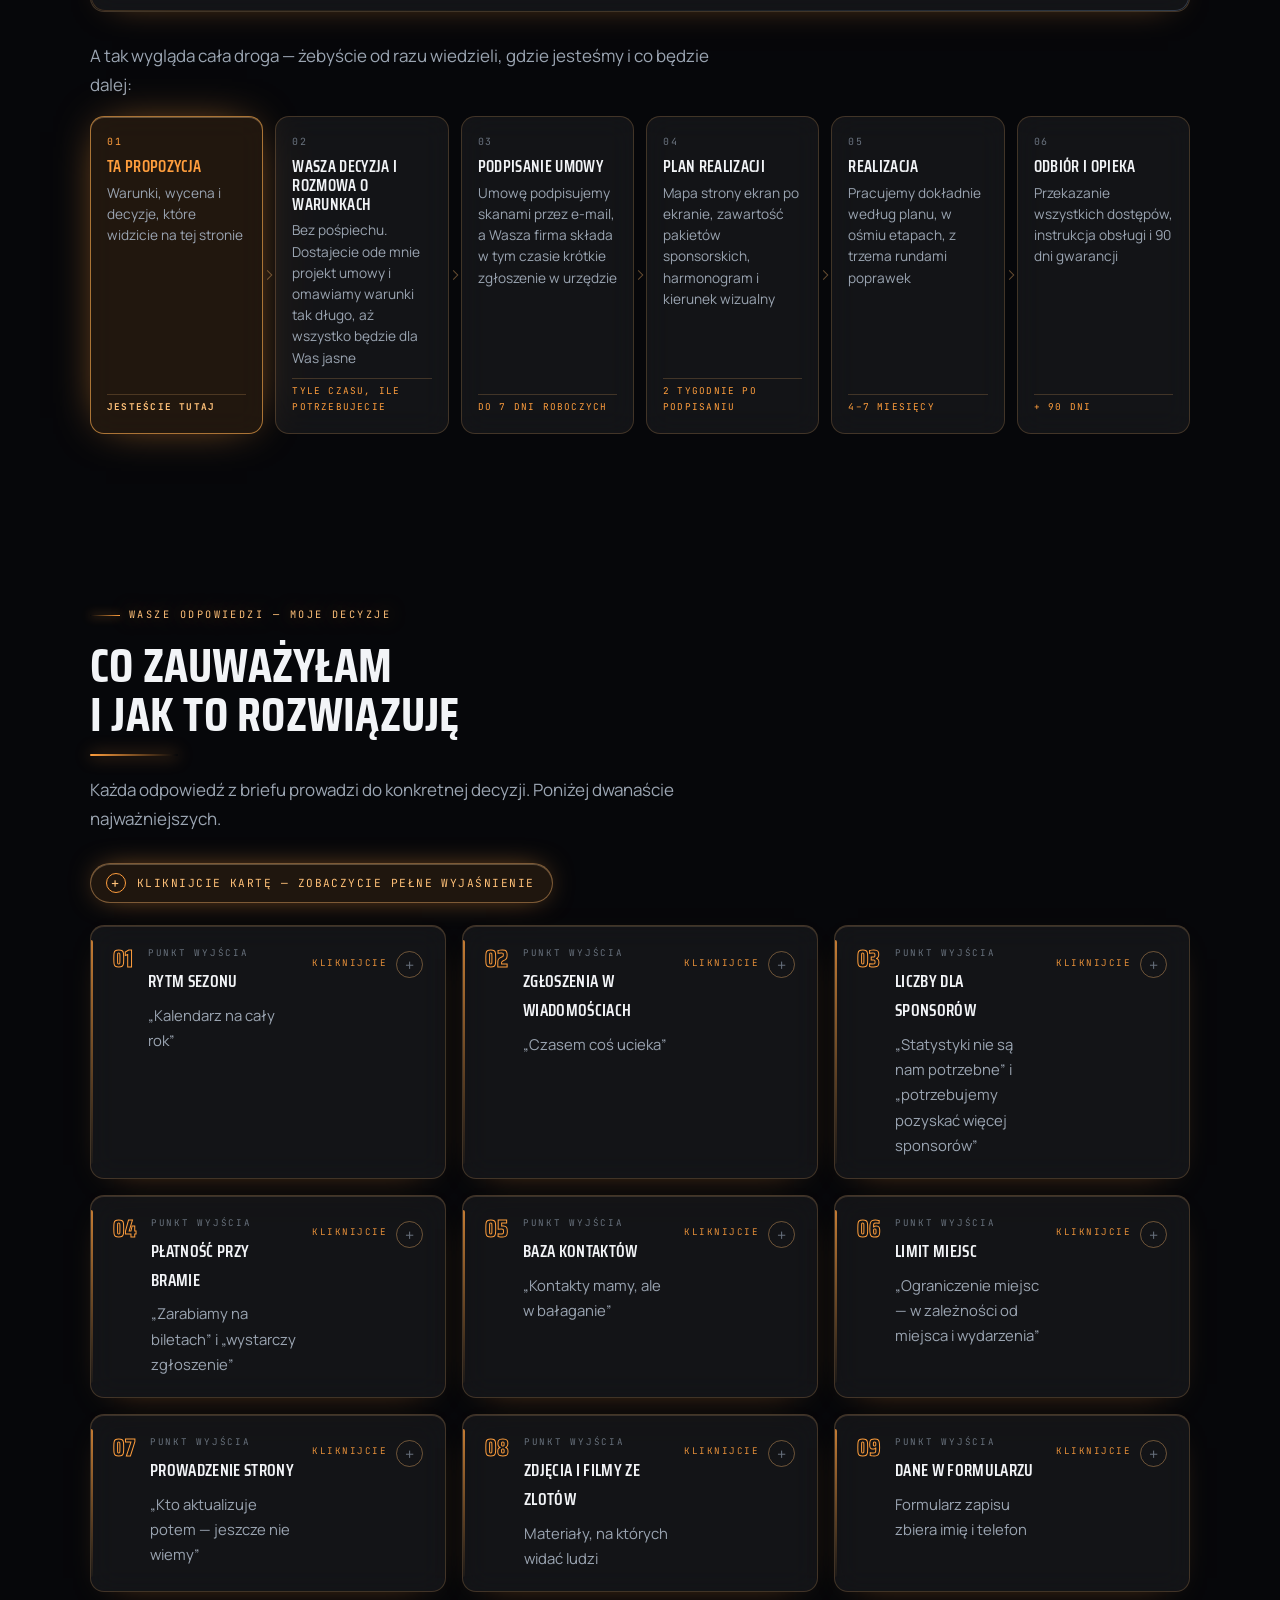
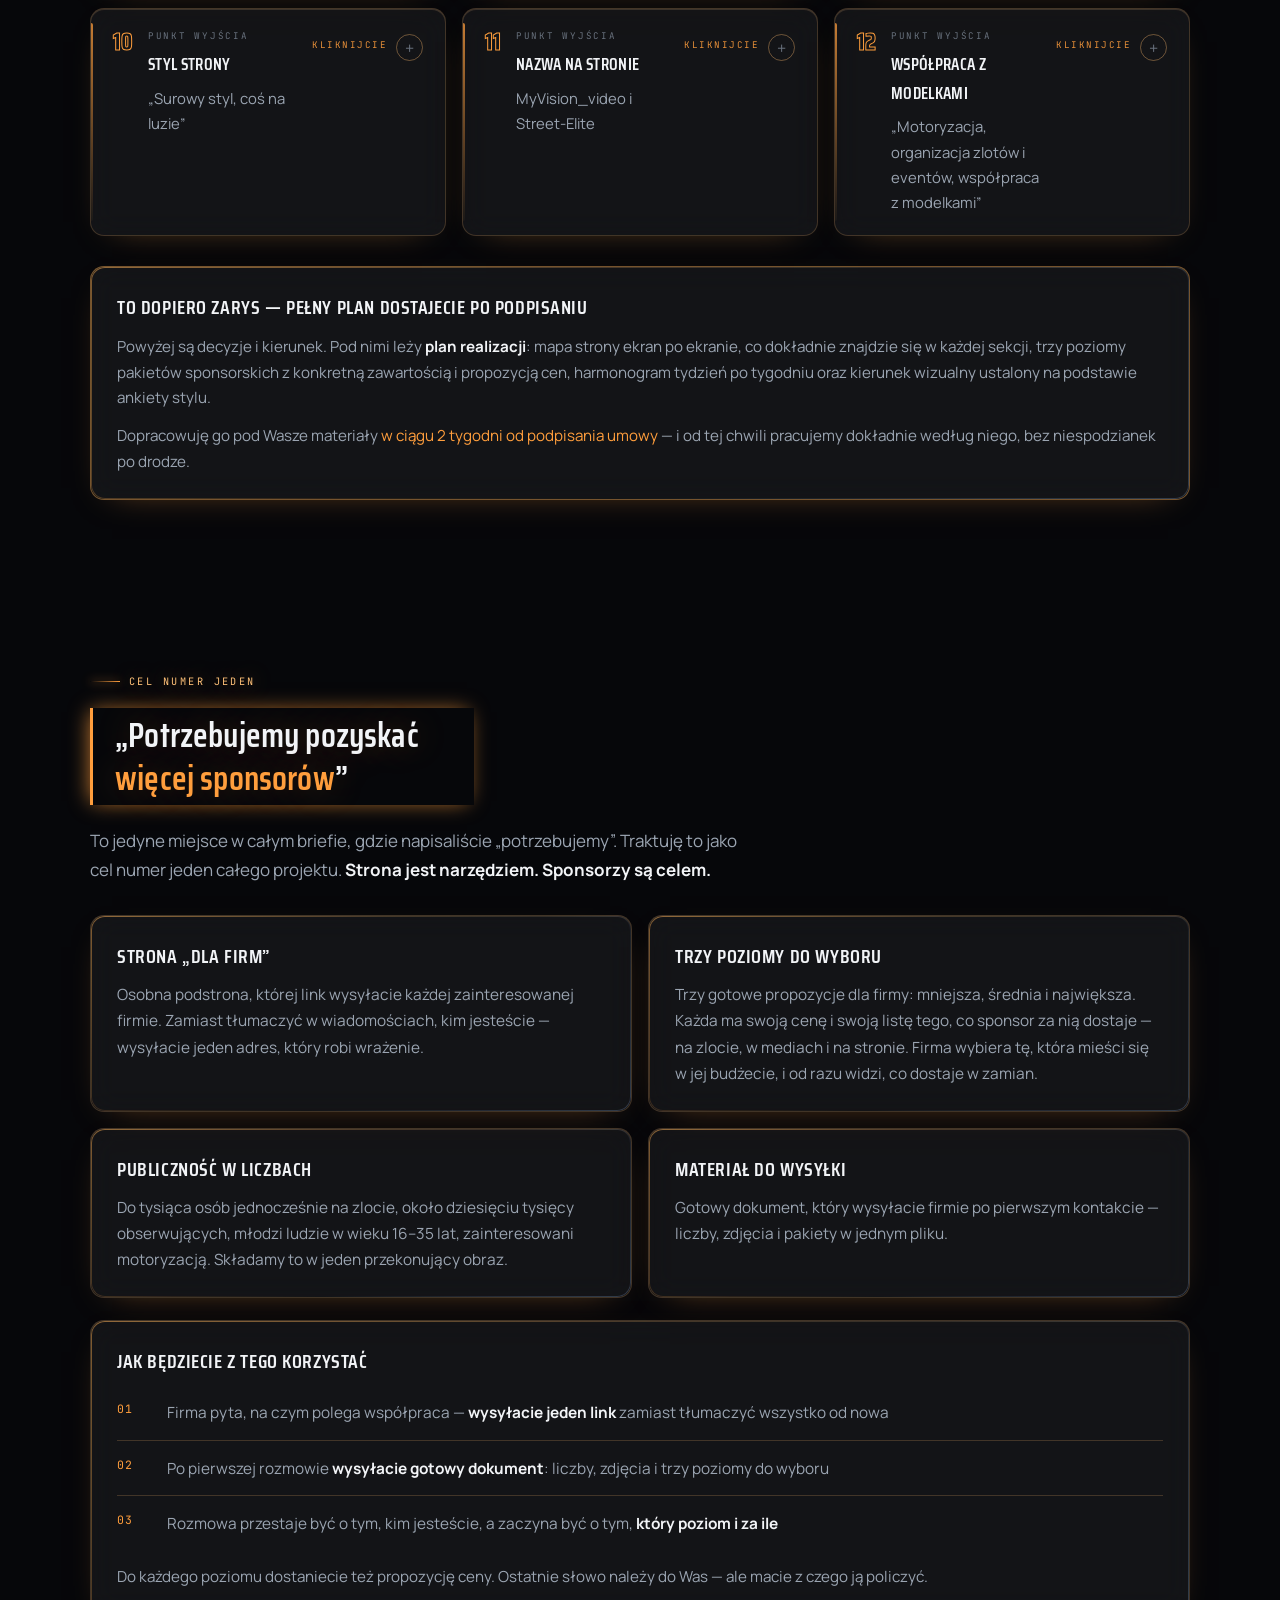
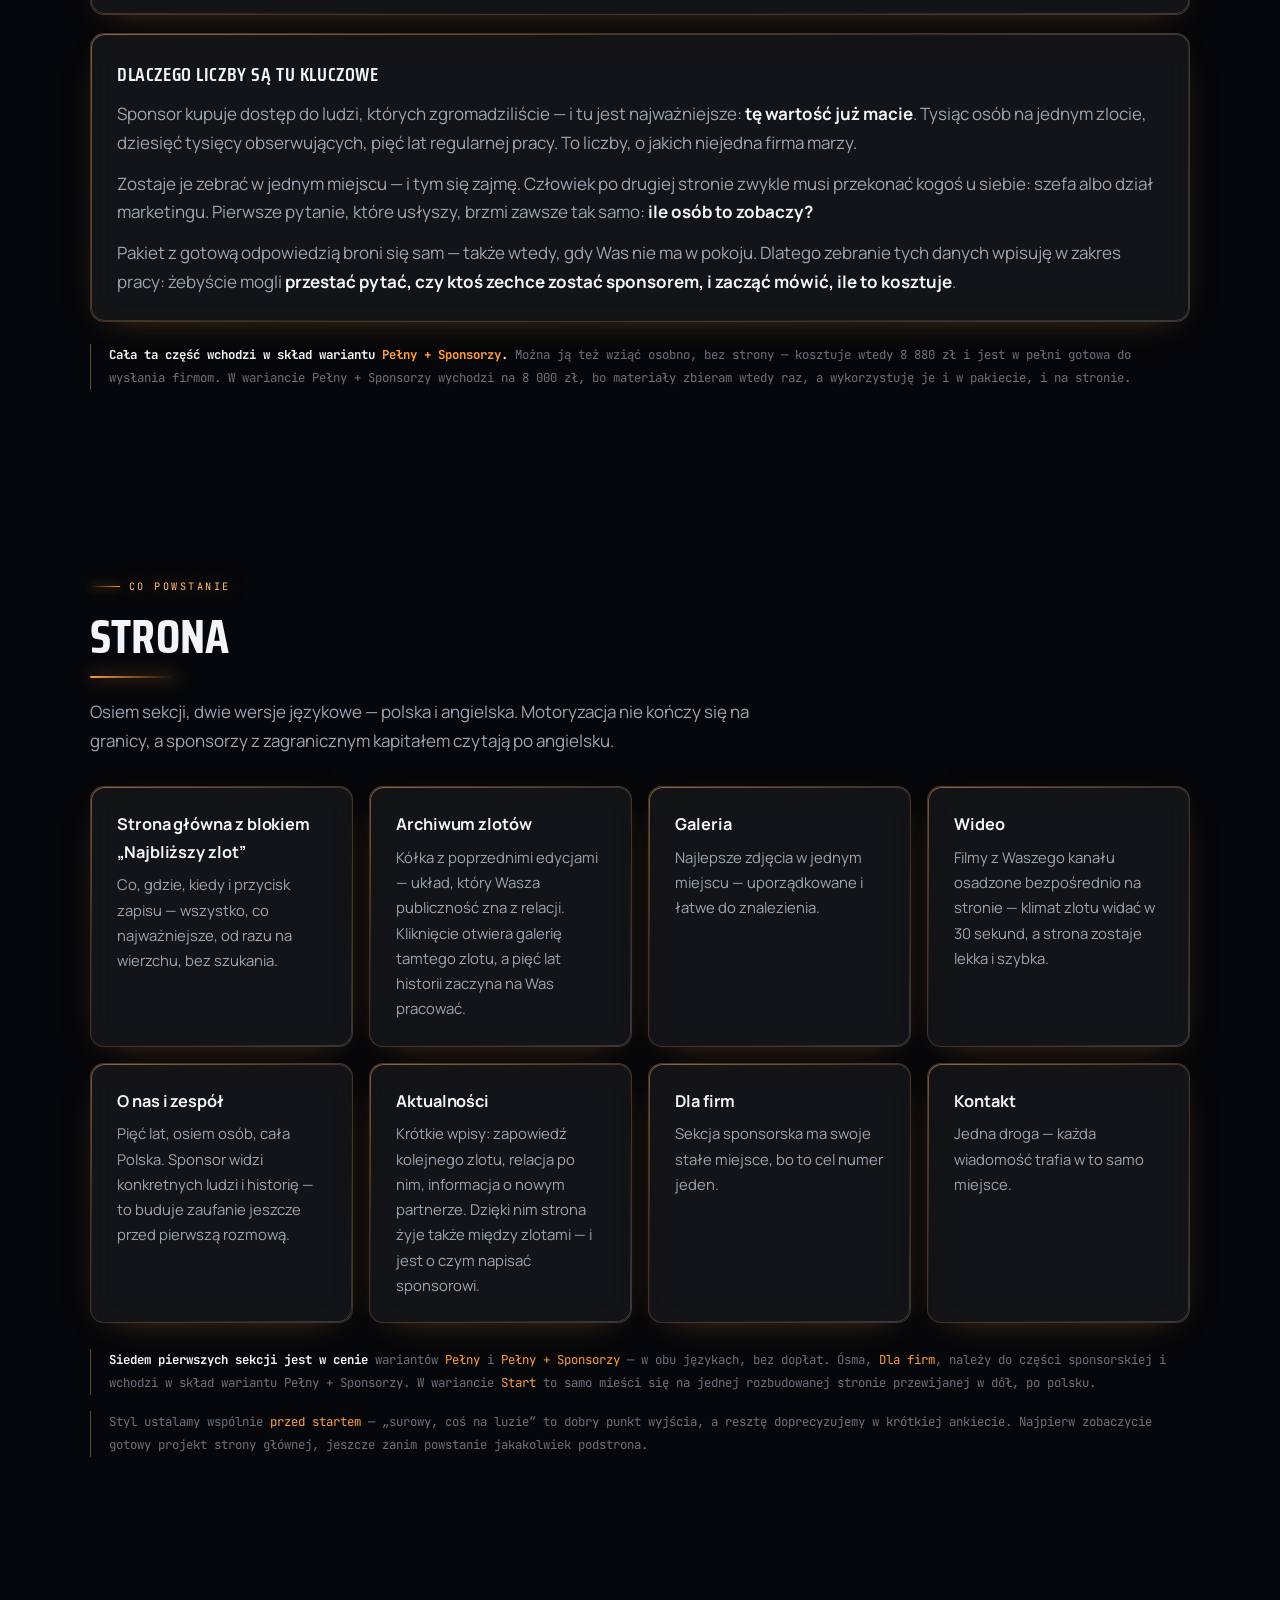
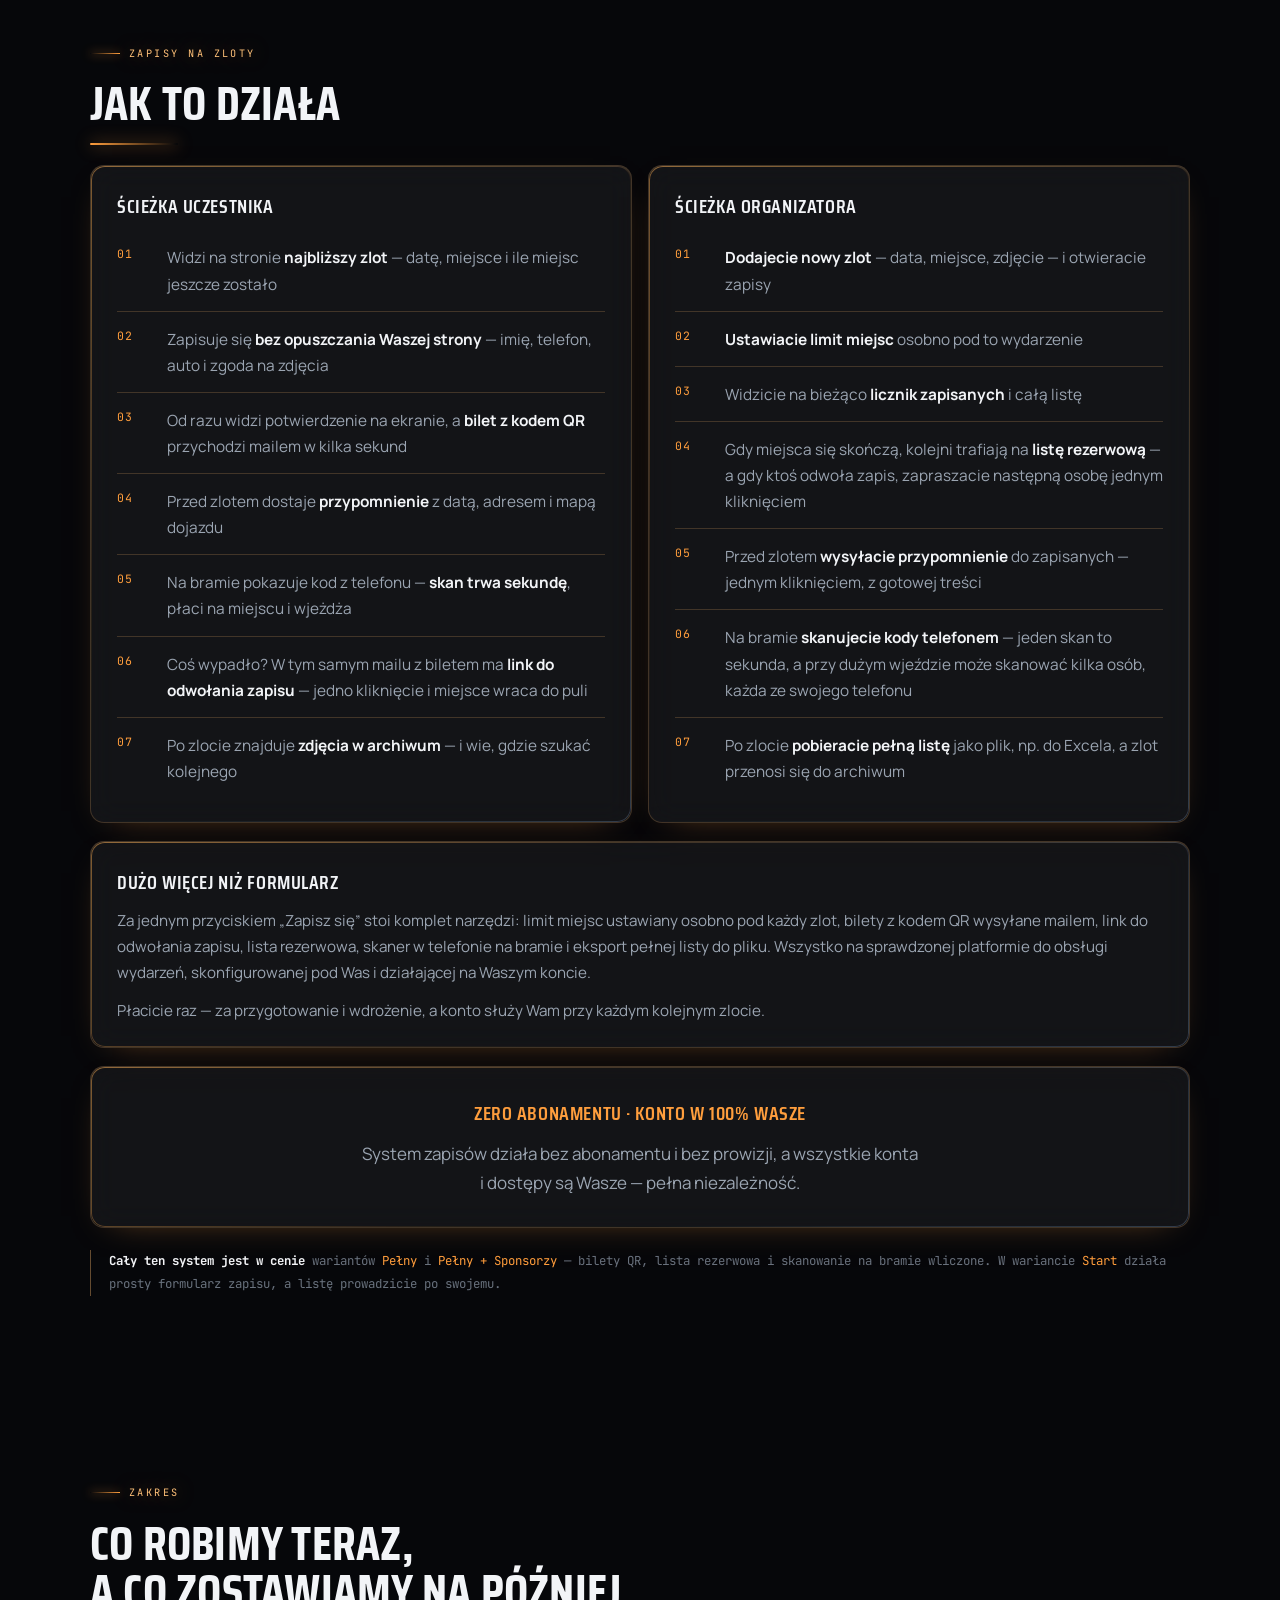
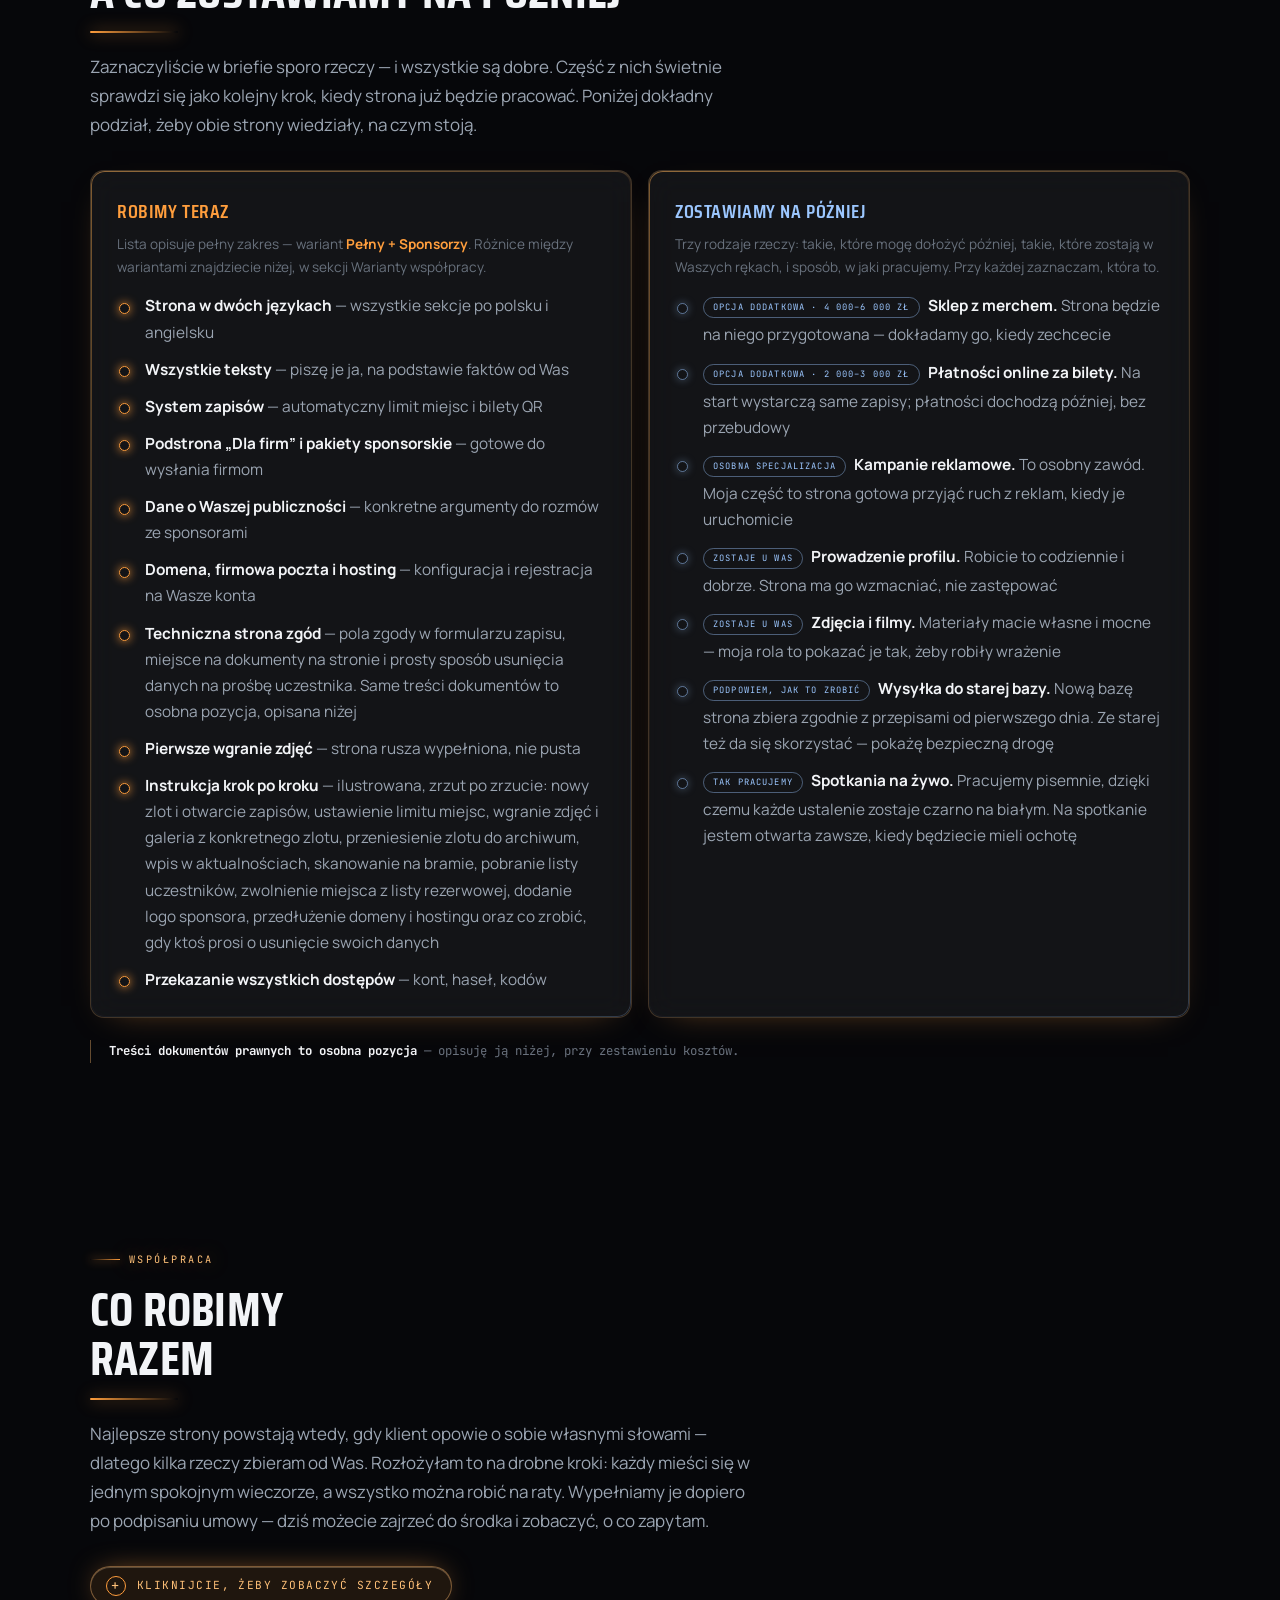
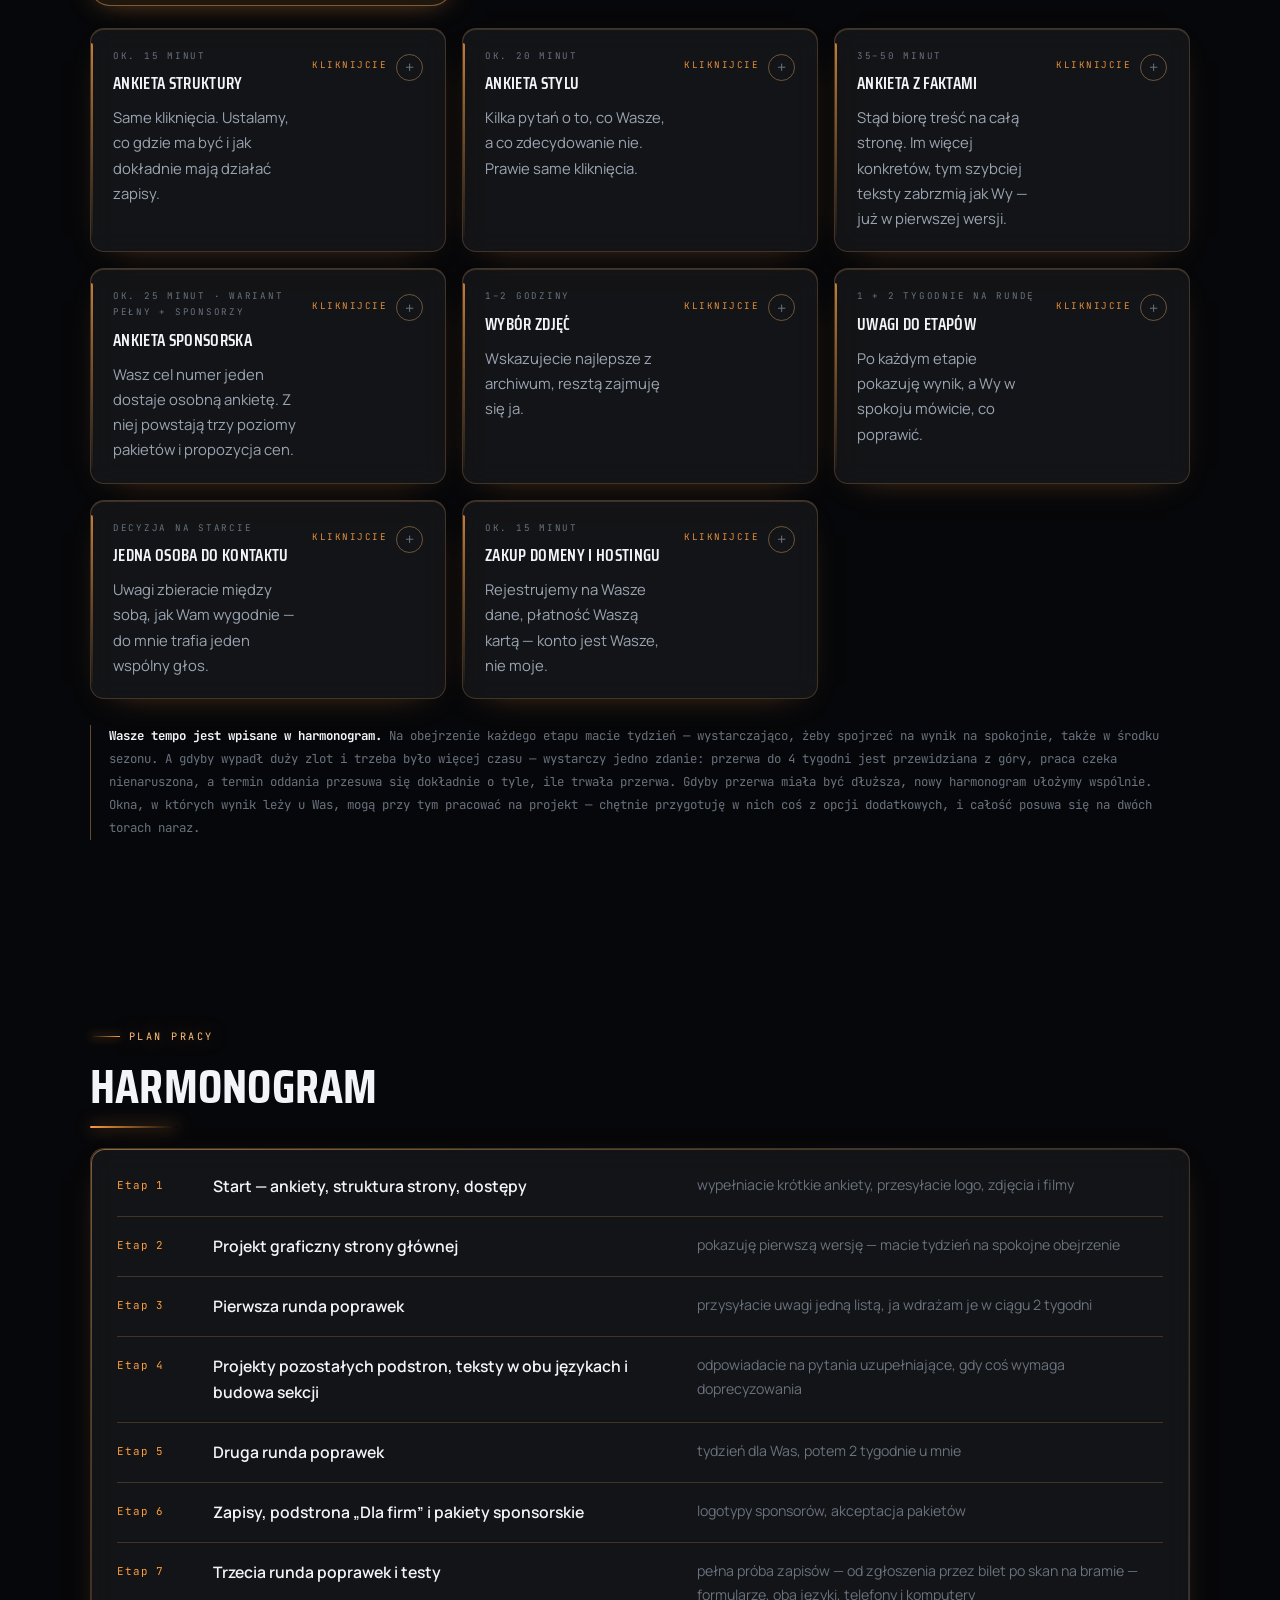
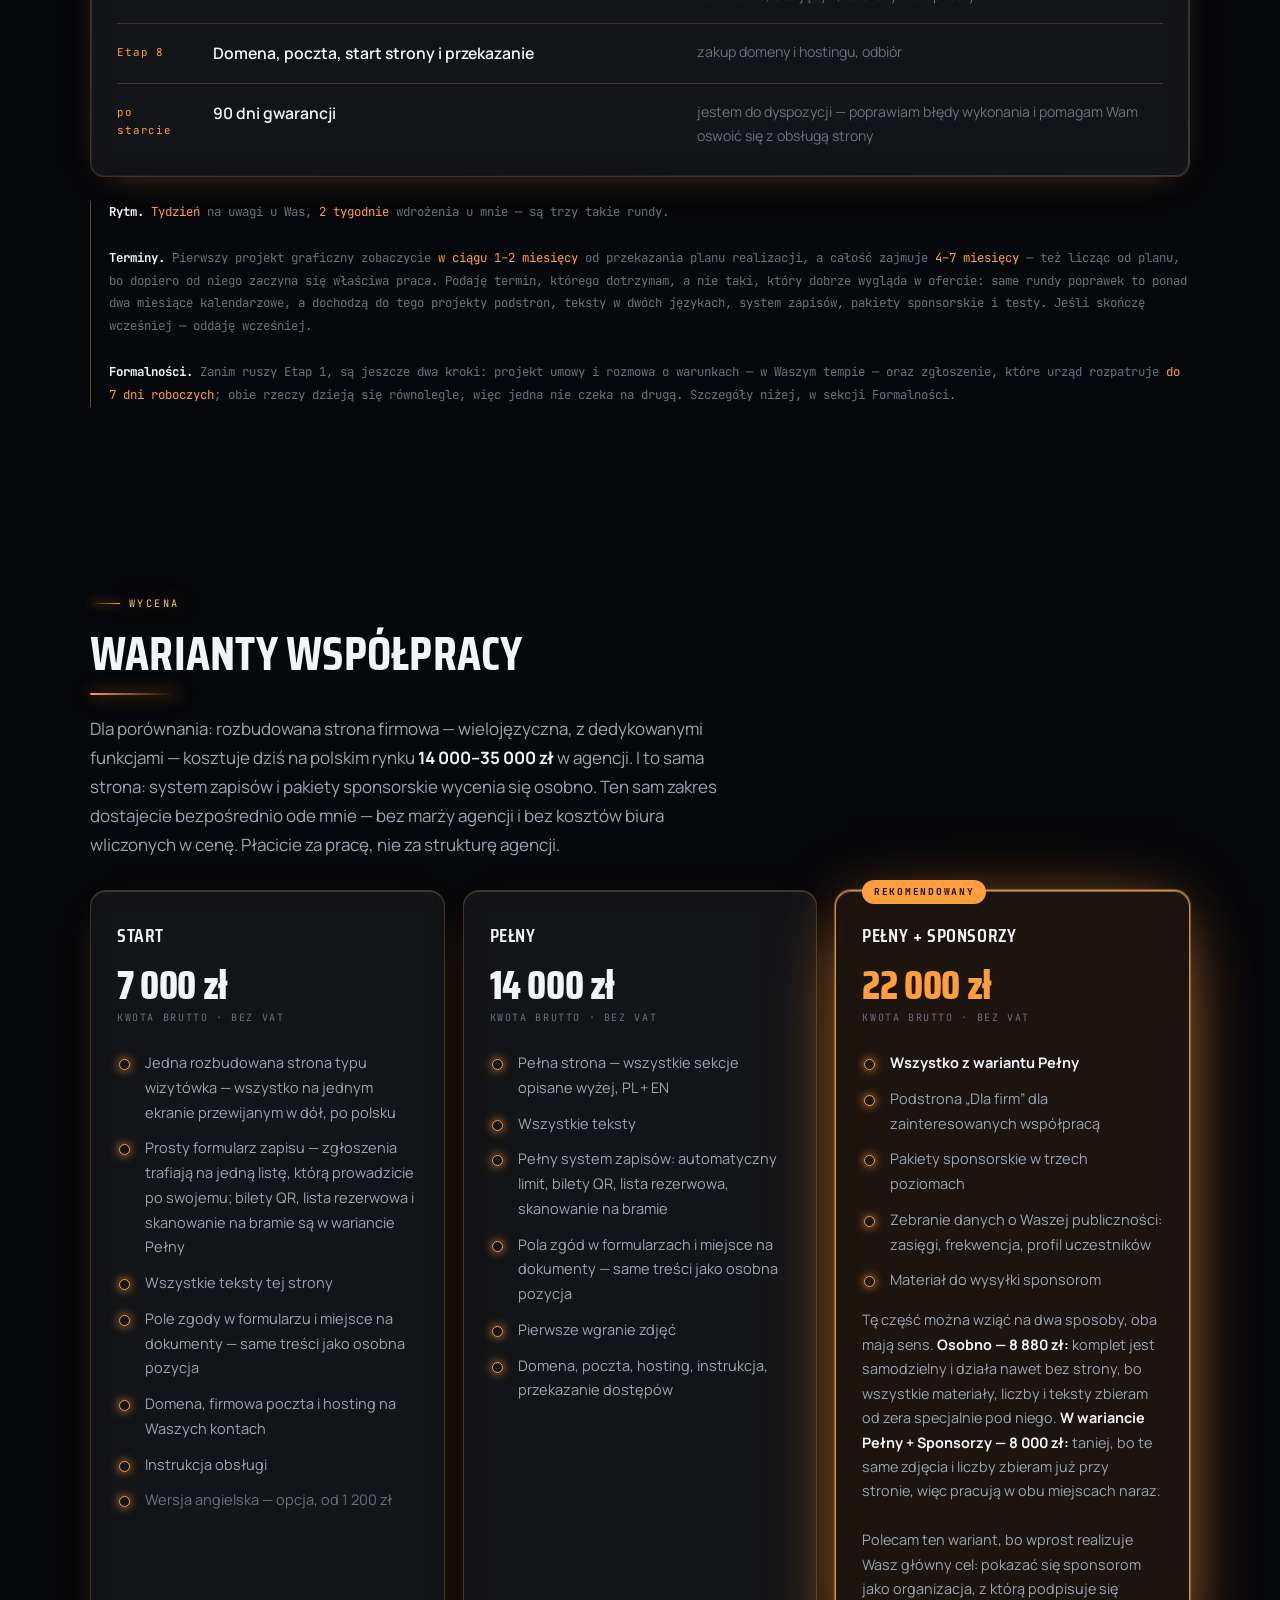
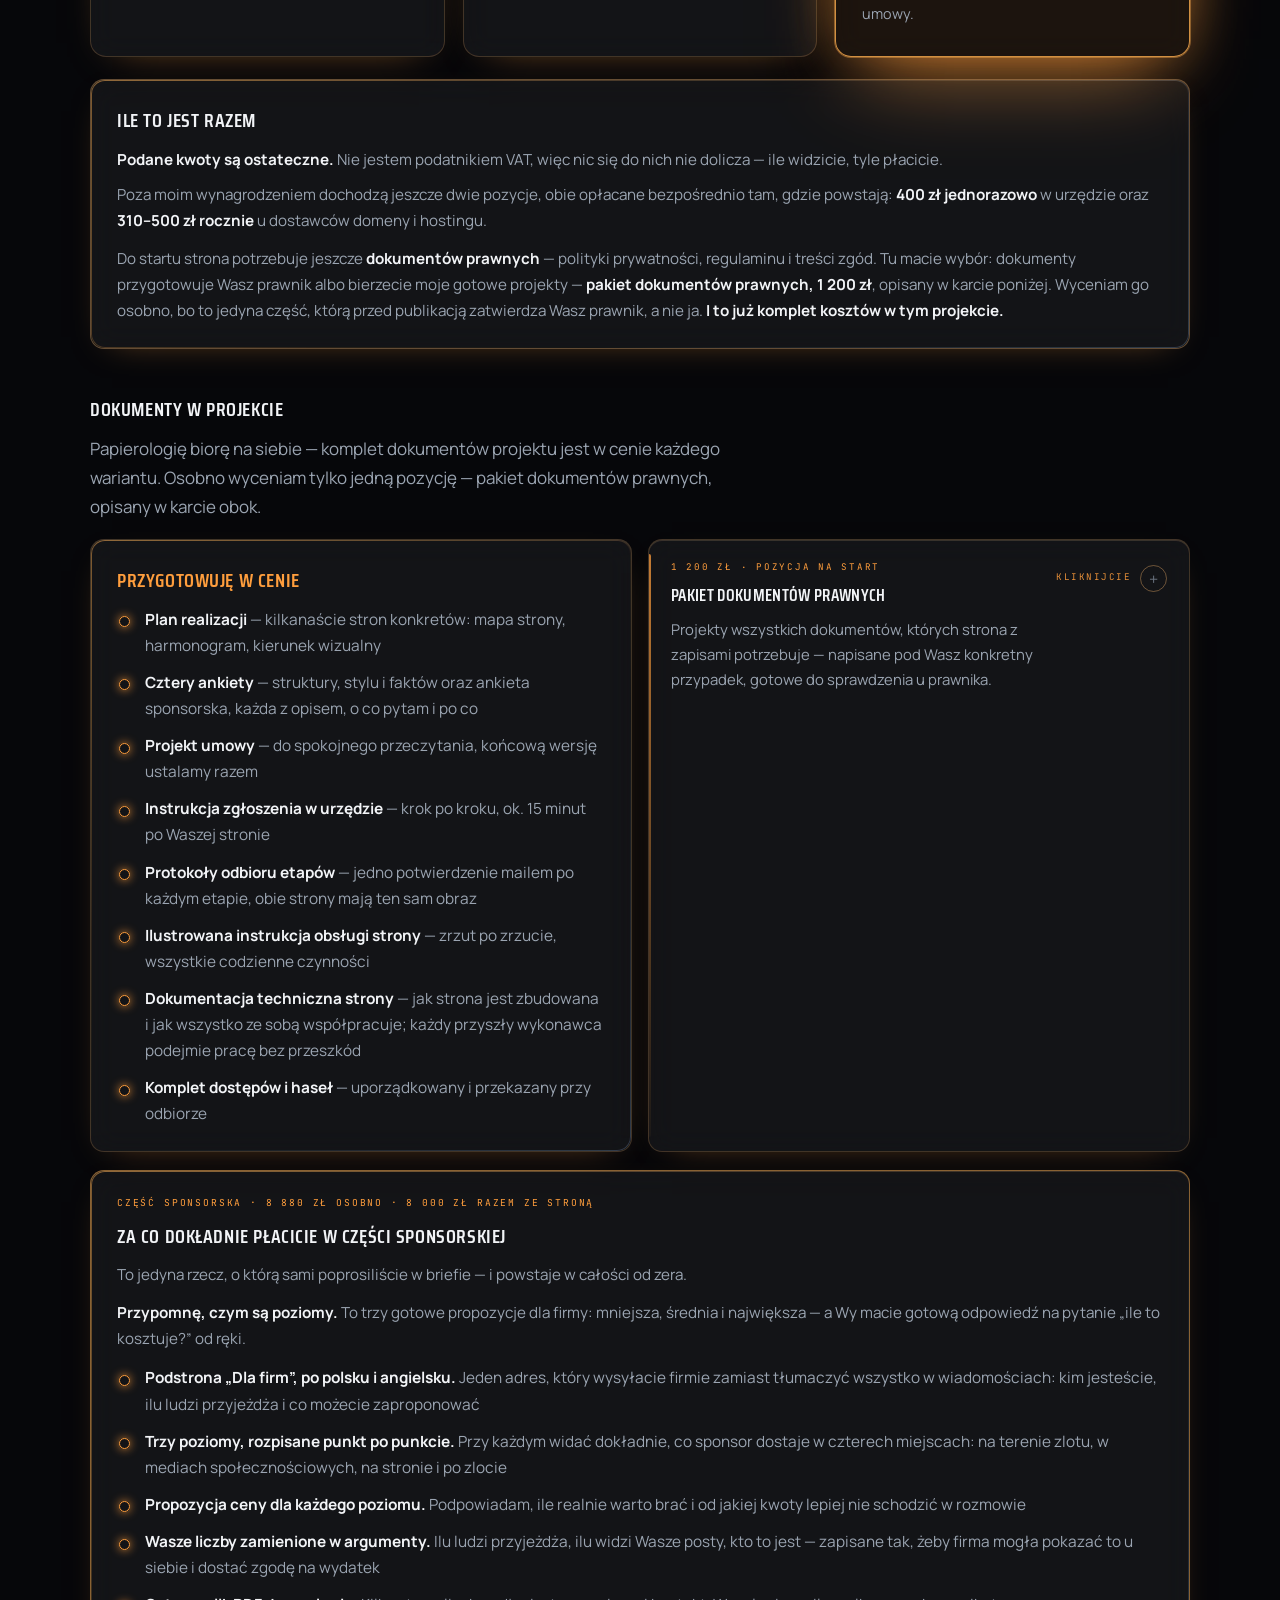
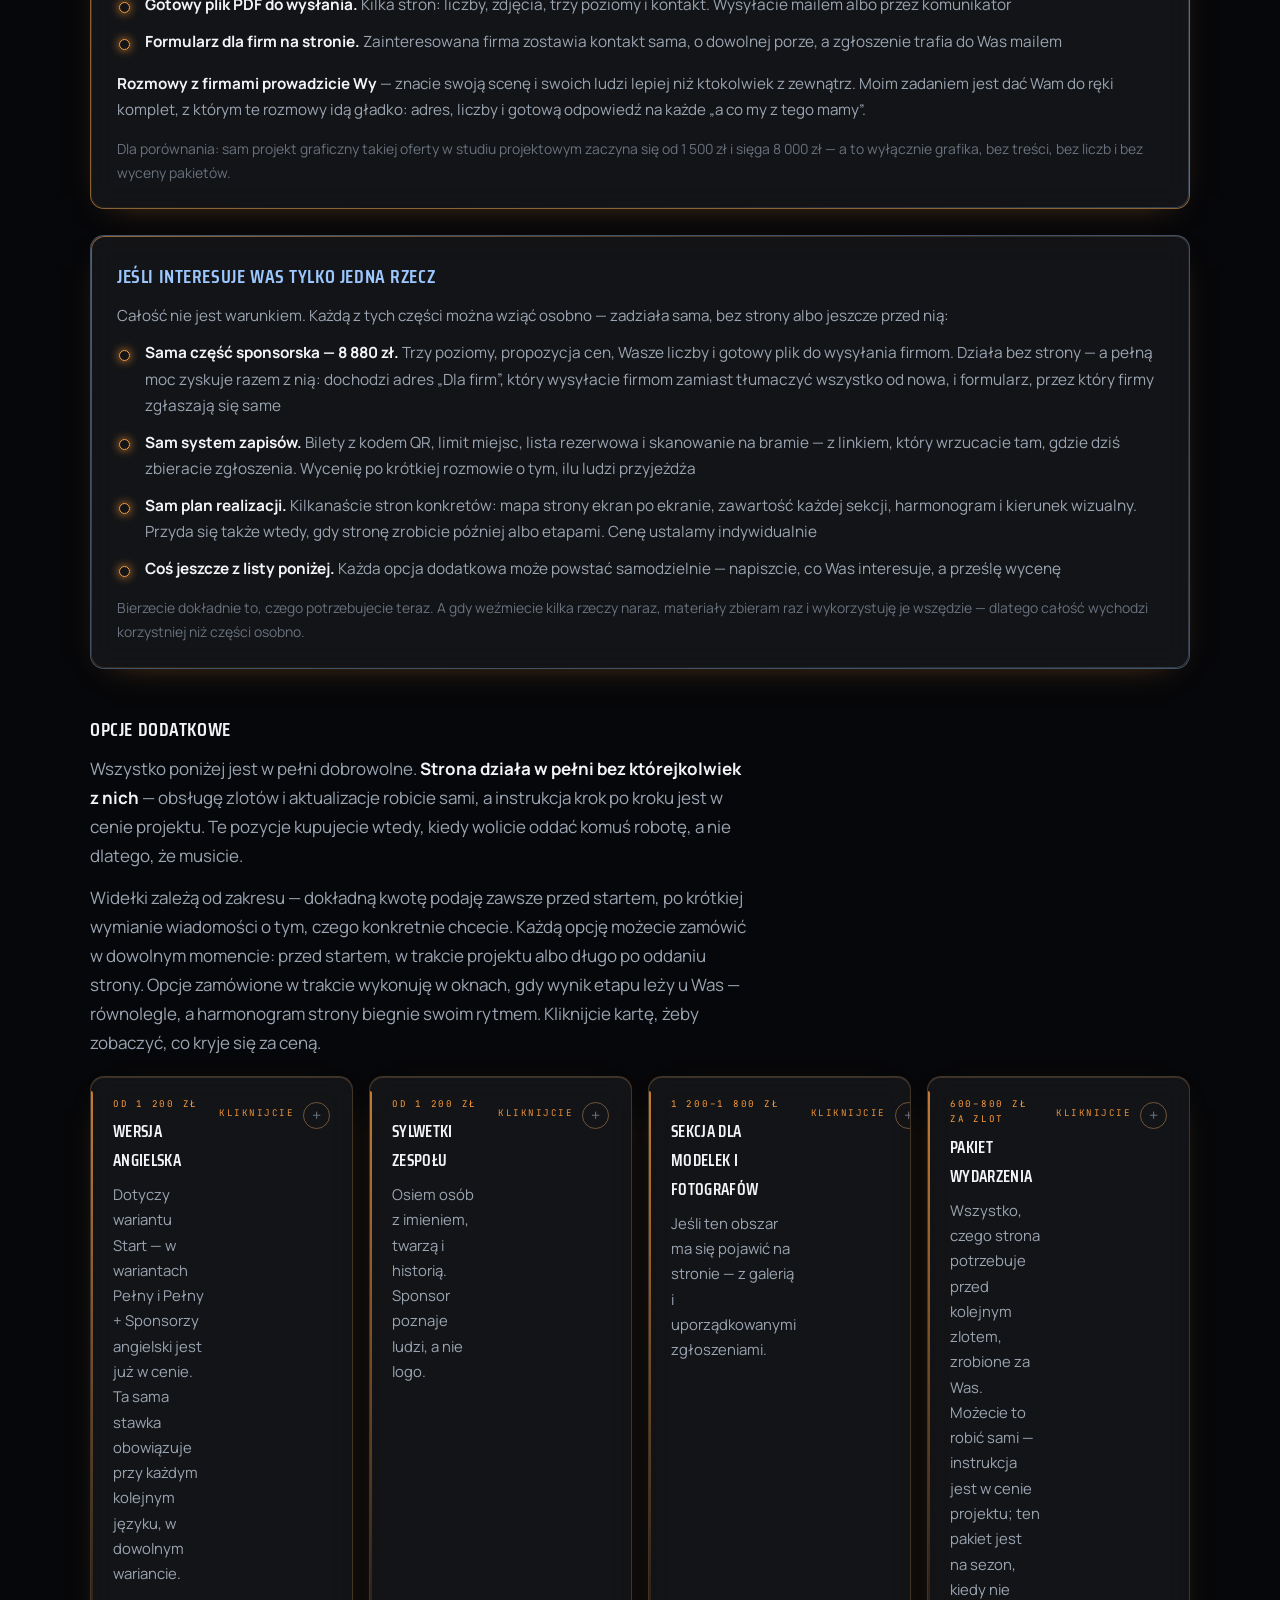
==== commit 5e165711: "GoatCounter na wszystkich 6 stronach Co-Authored-By: Claude Fable 5 <noreply@anthropic.com> Claude-S" ====
--- a/index.html
+++ b/index.html
@@ -1610,5 +1610,6 @@
 })();
 </script>
 
+<script data-goatcounter="https://intlady.goatcounter.com/count" async src="//gc.zgo.at/count.js"></script>
 </body>
 </html>
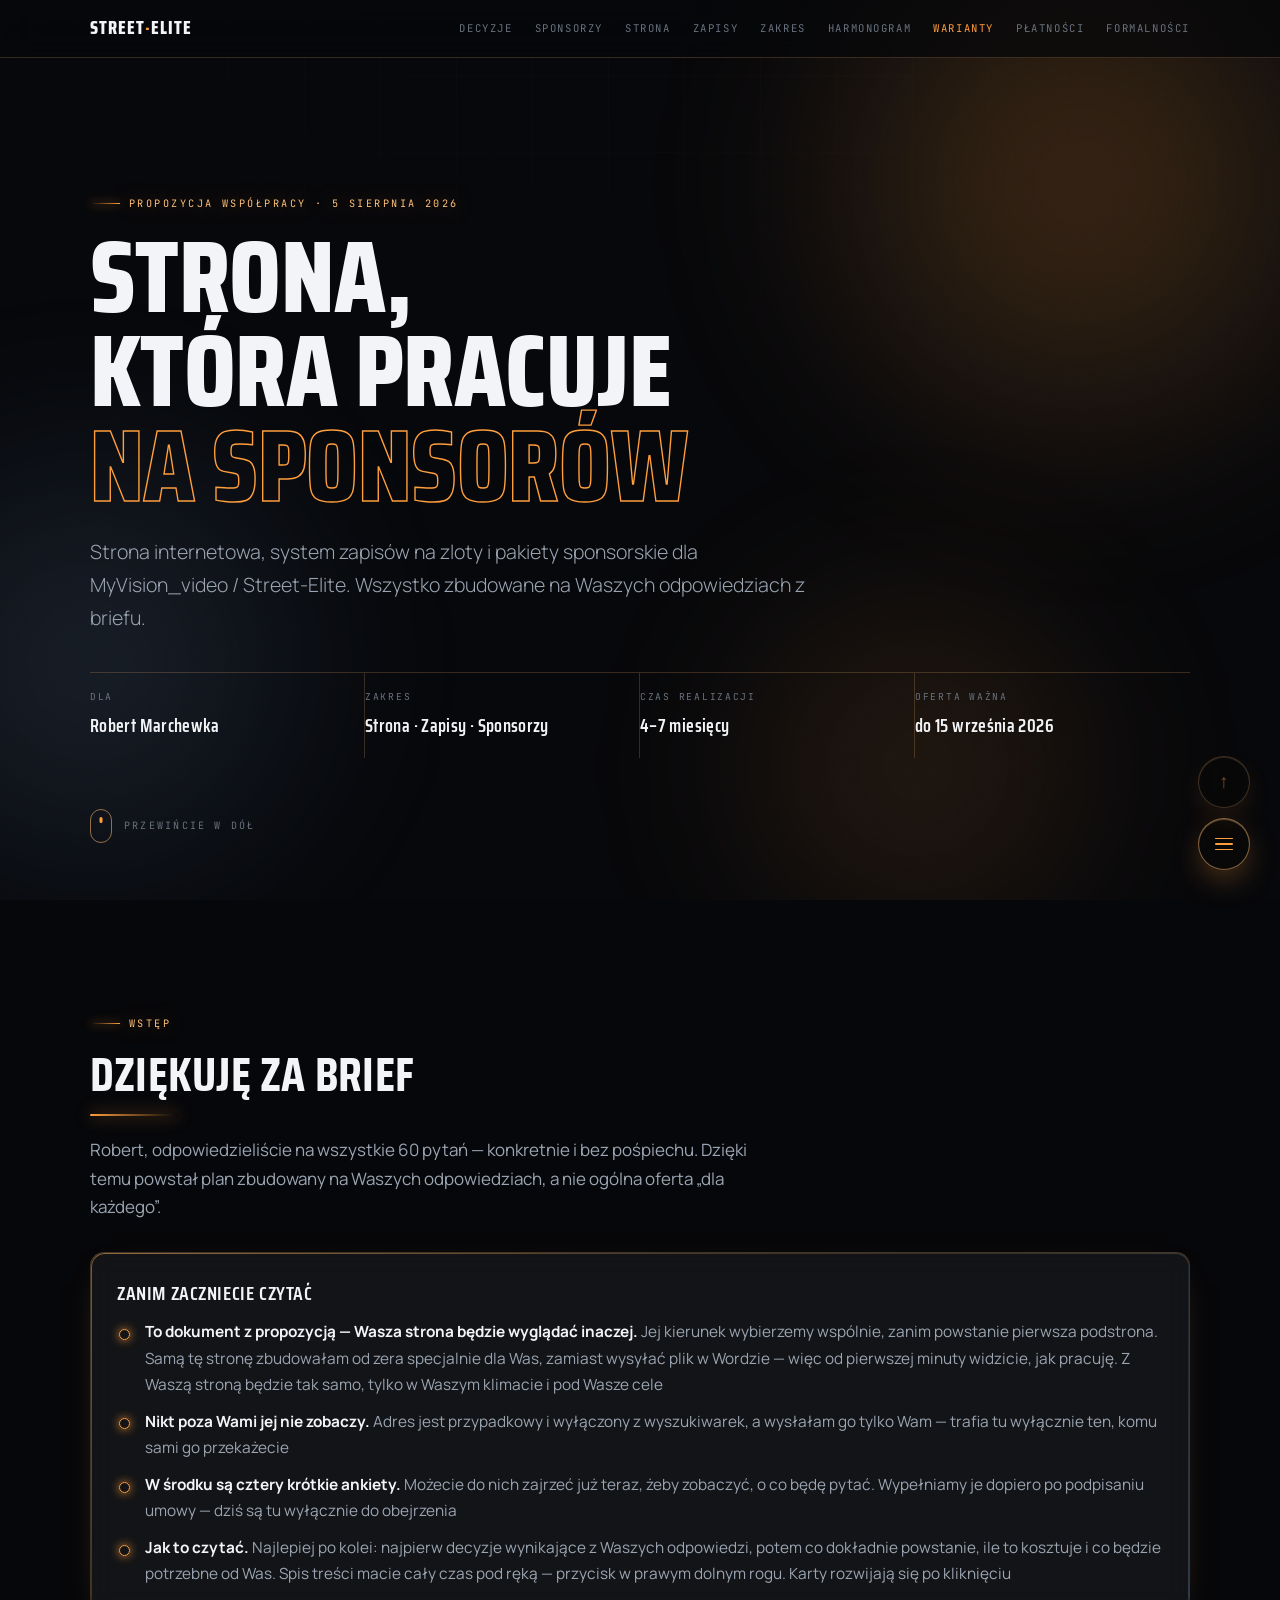
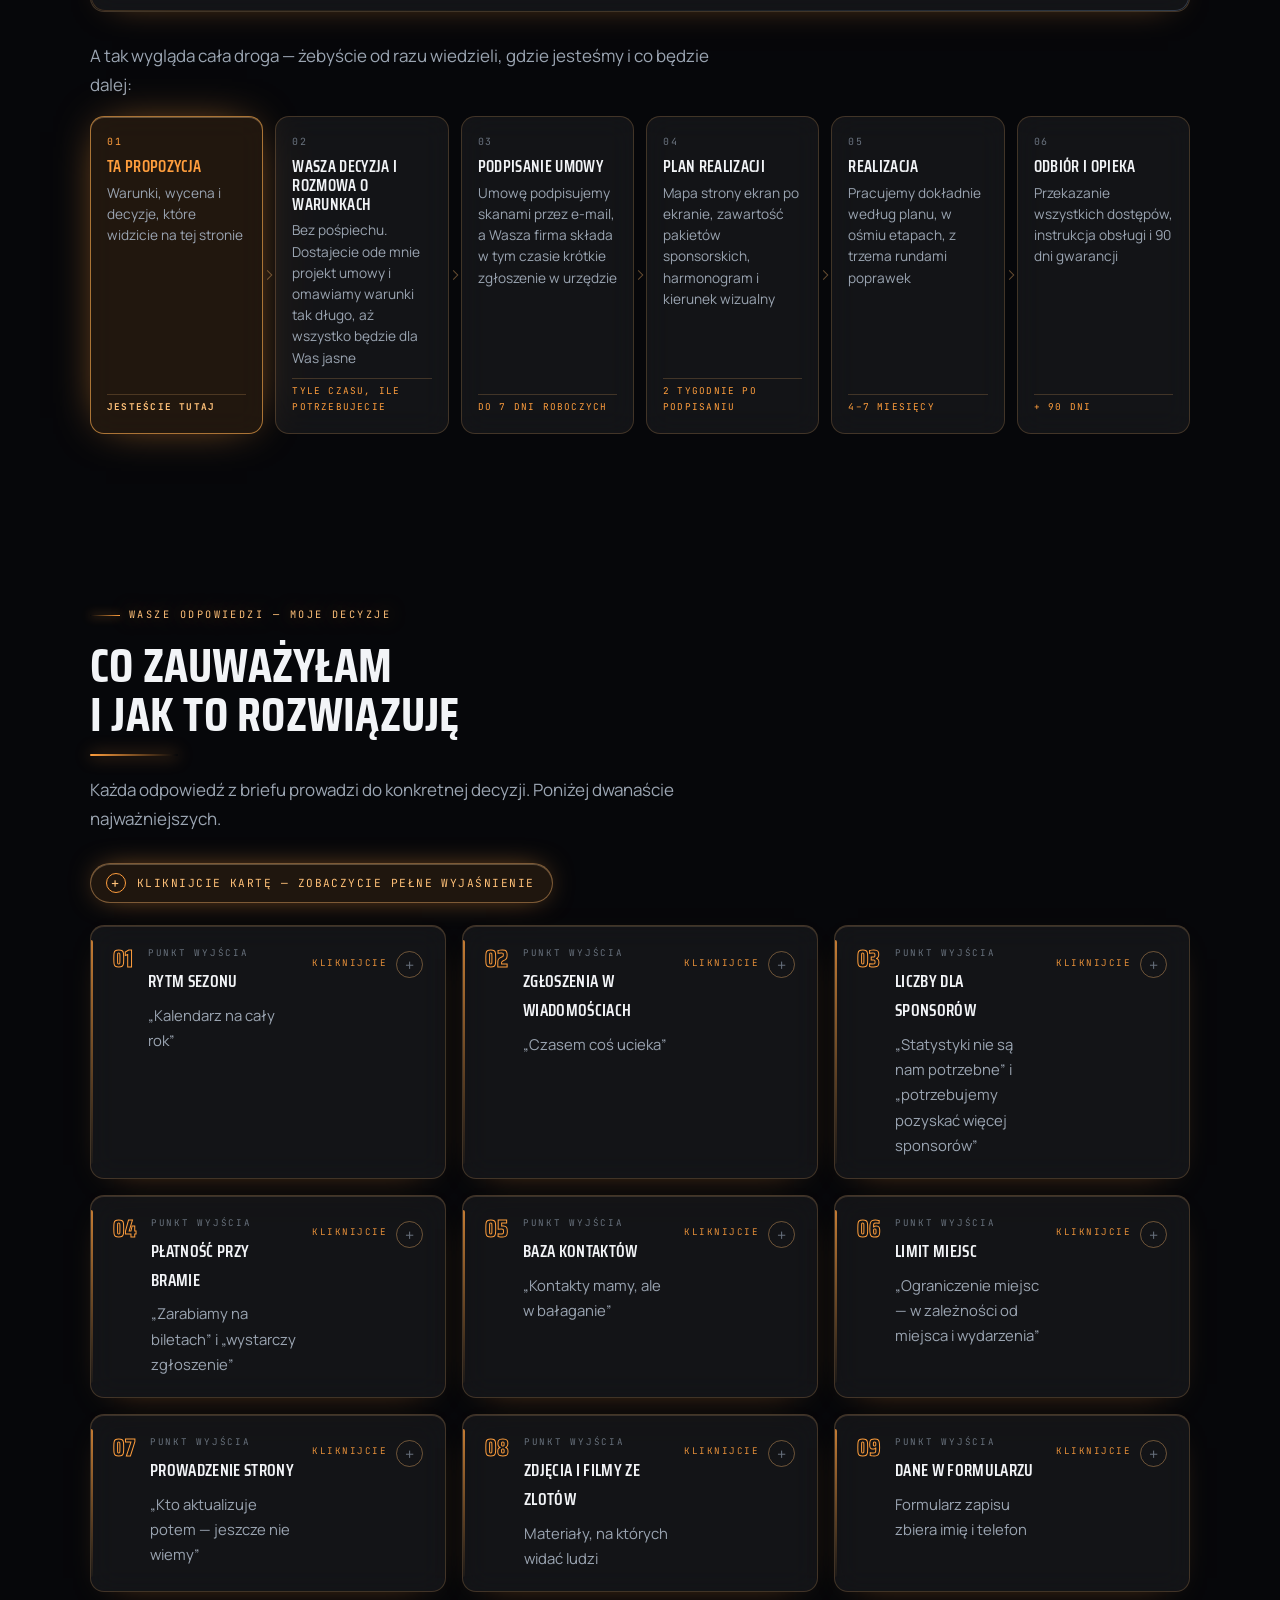
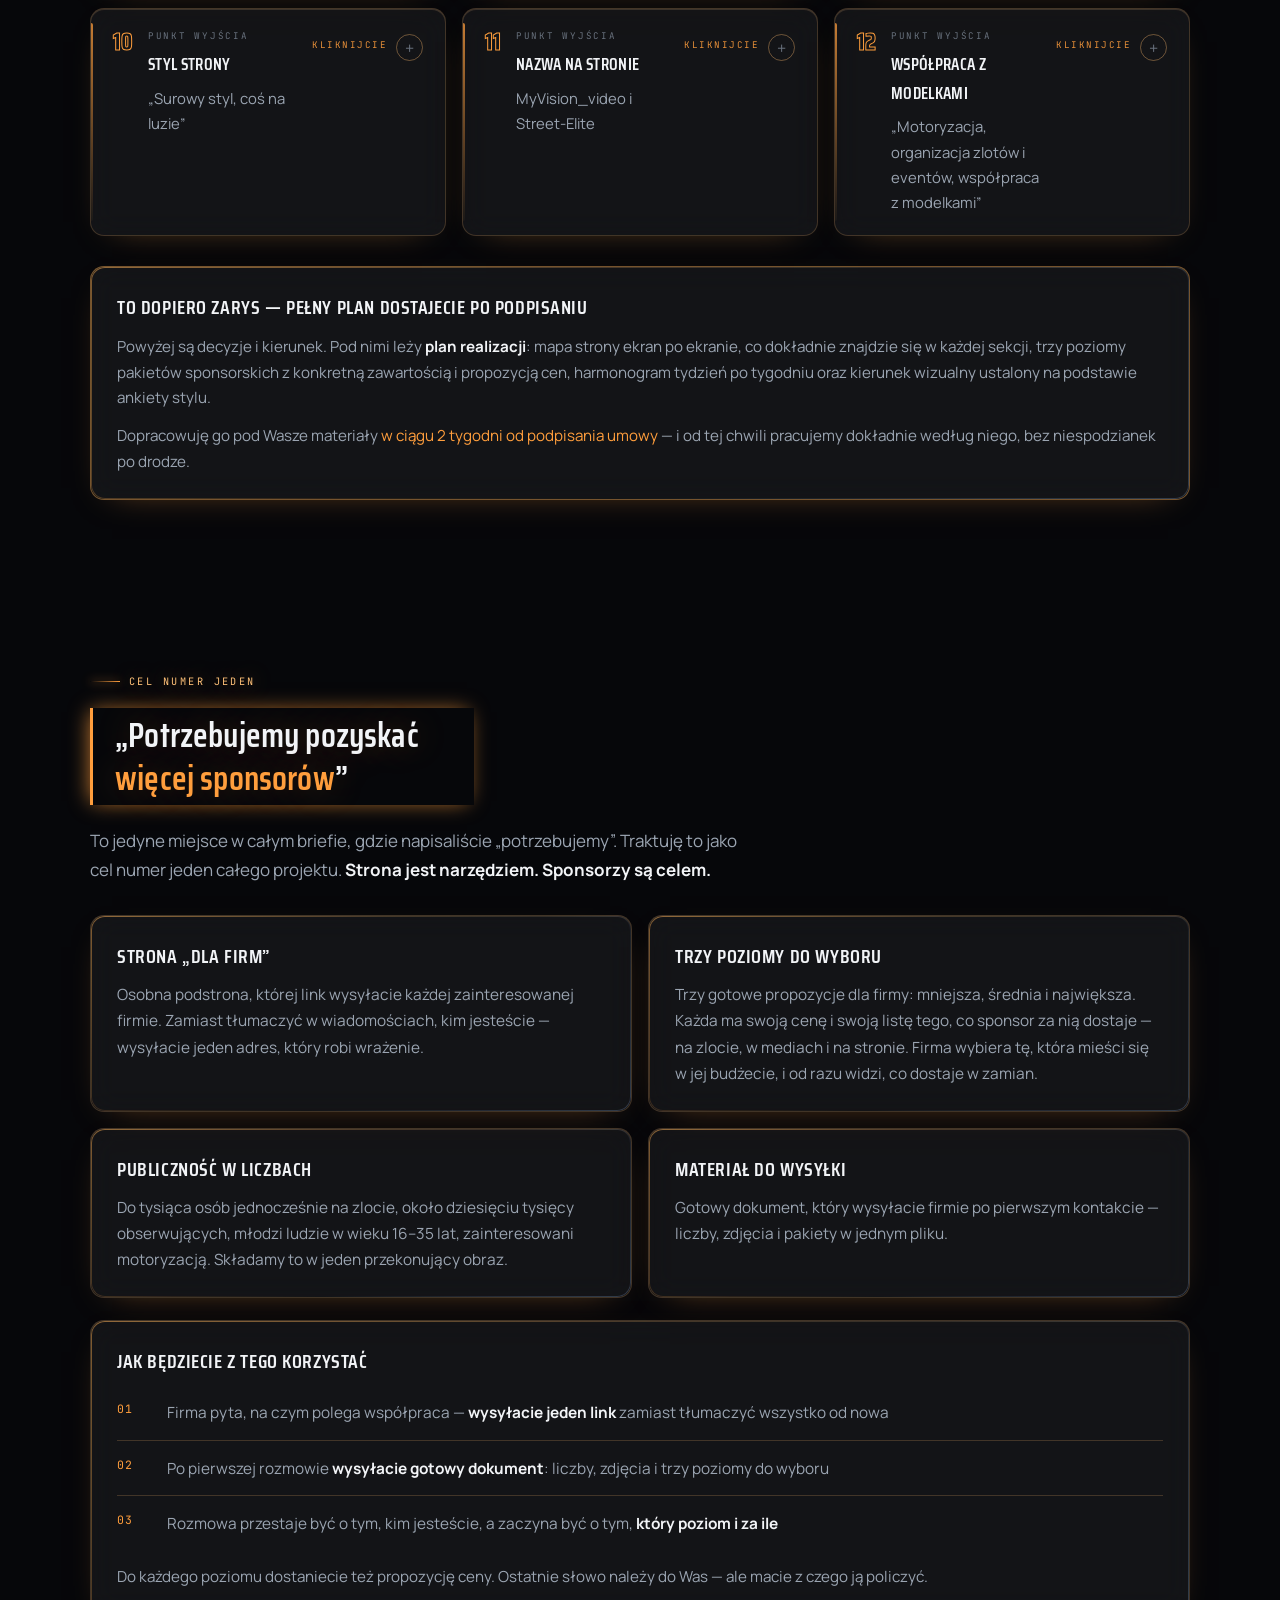
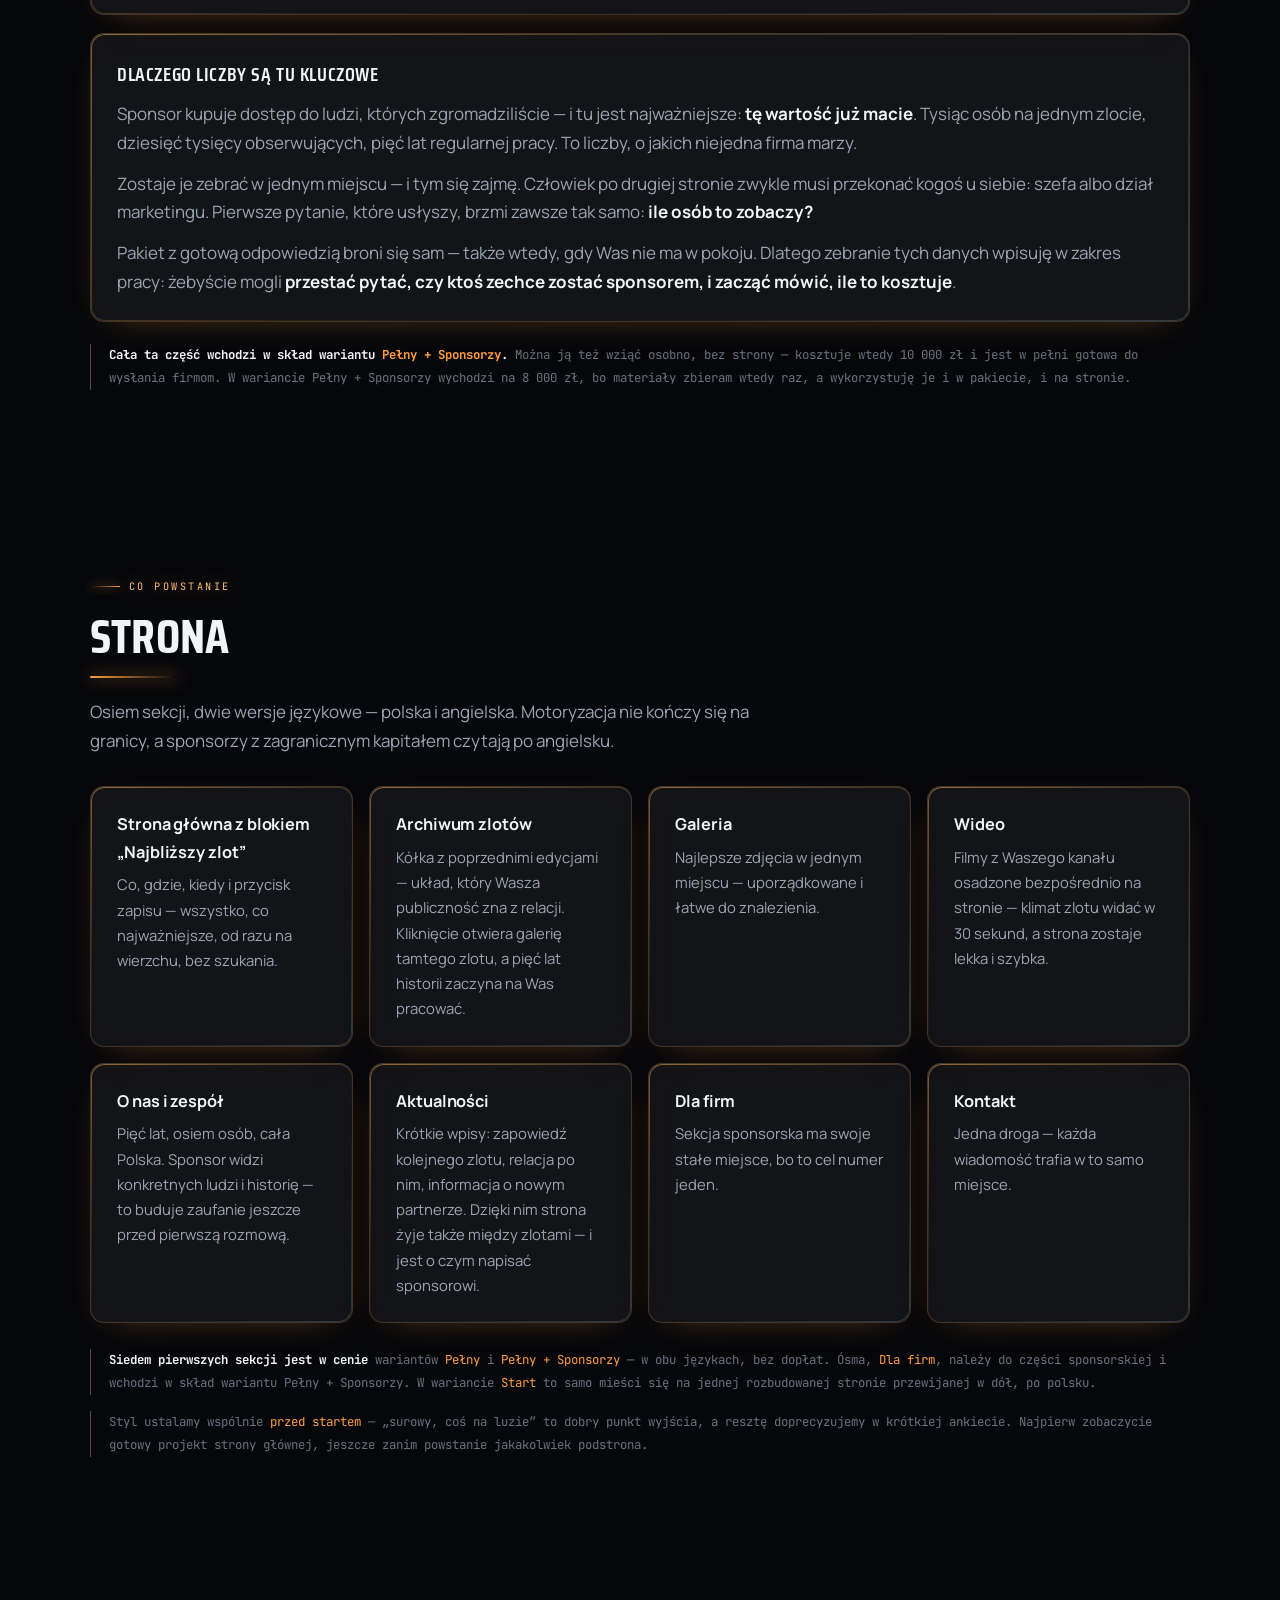
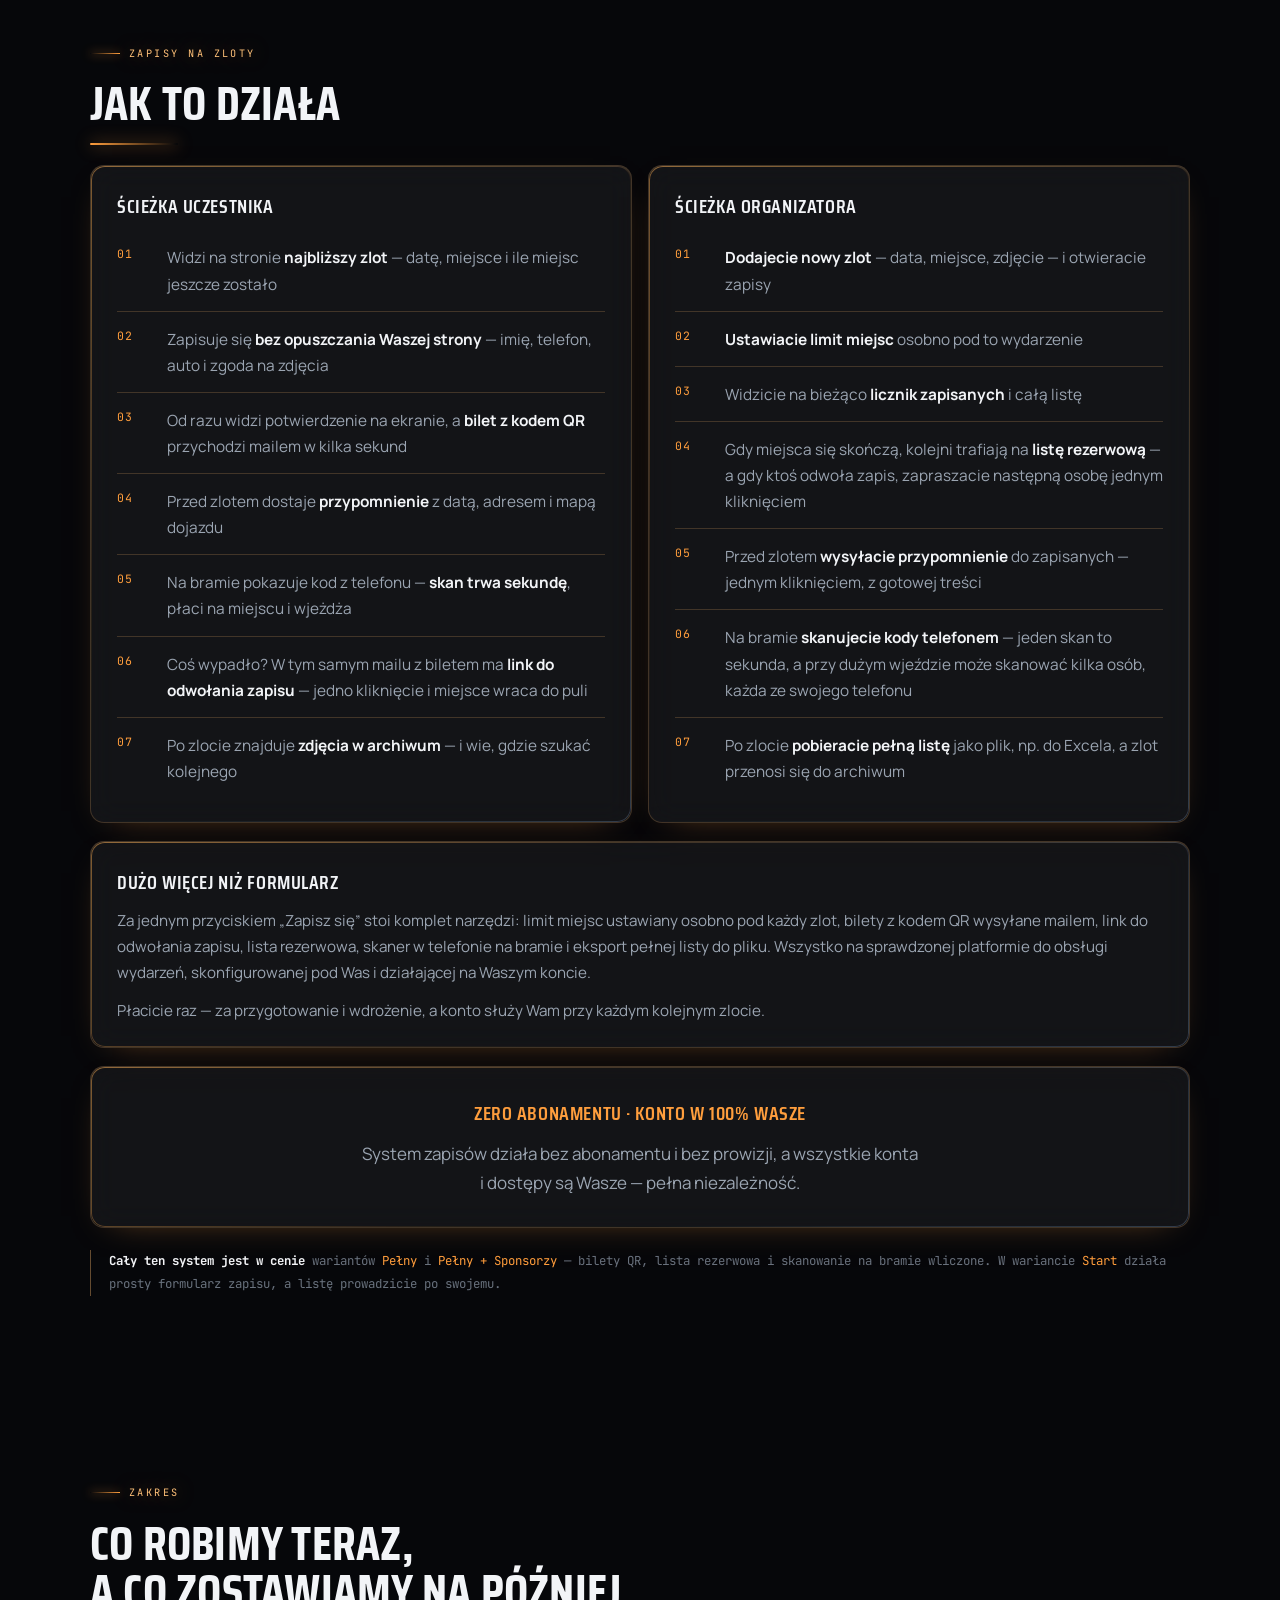
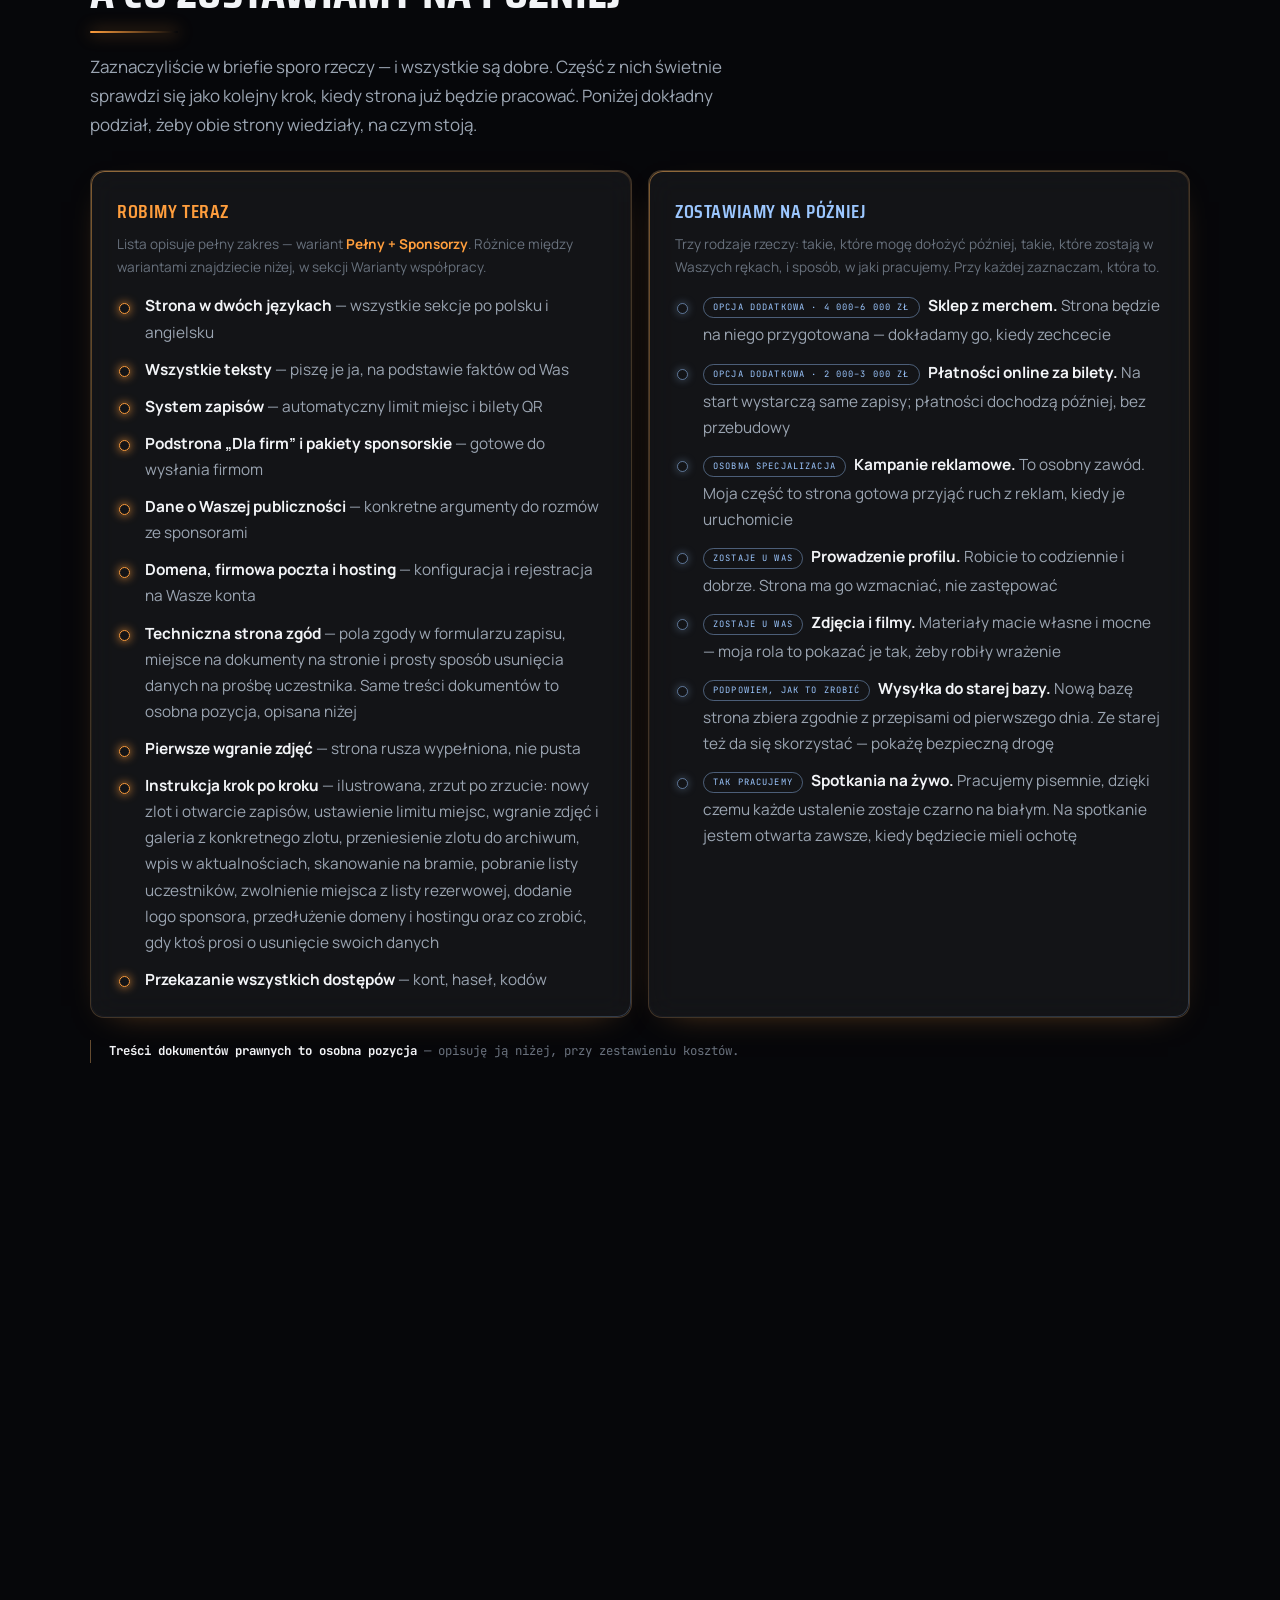
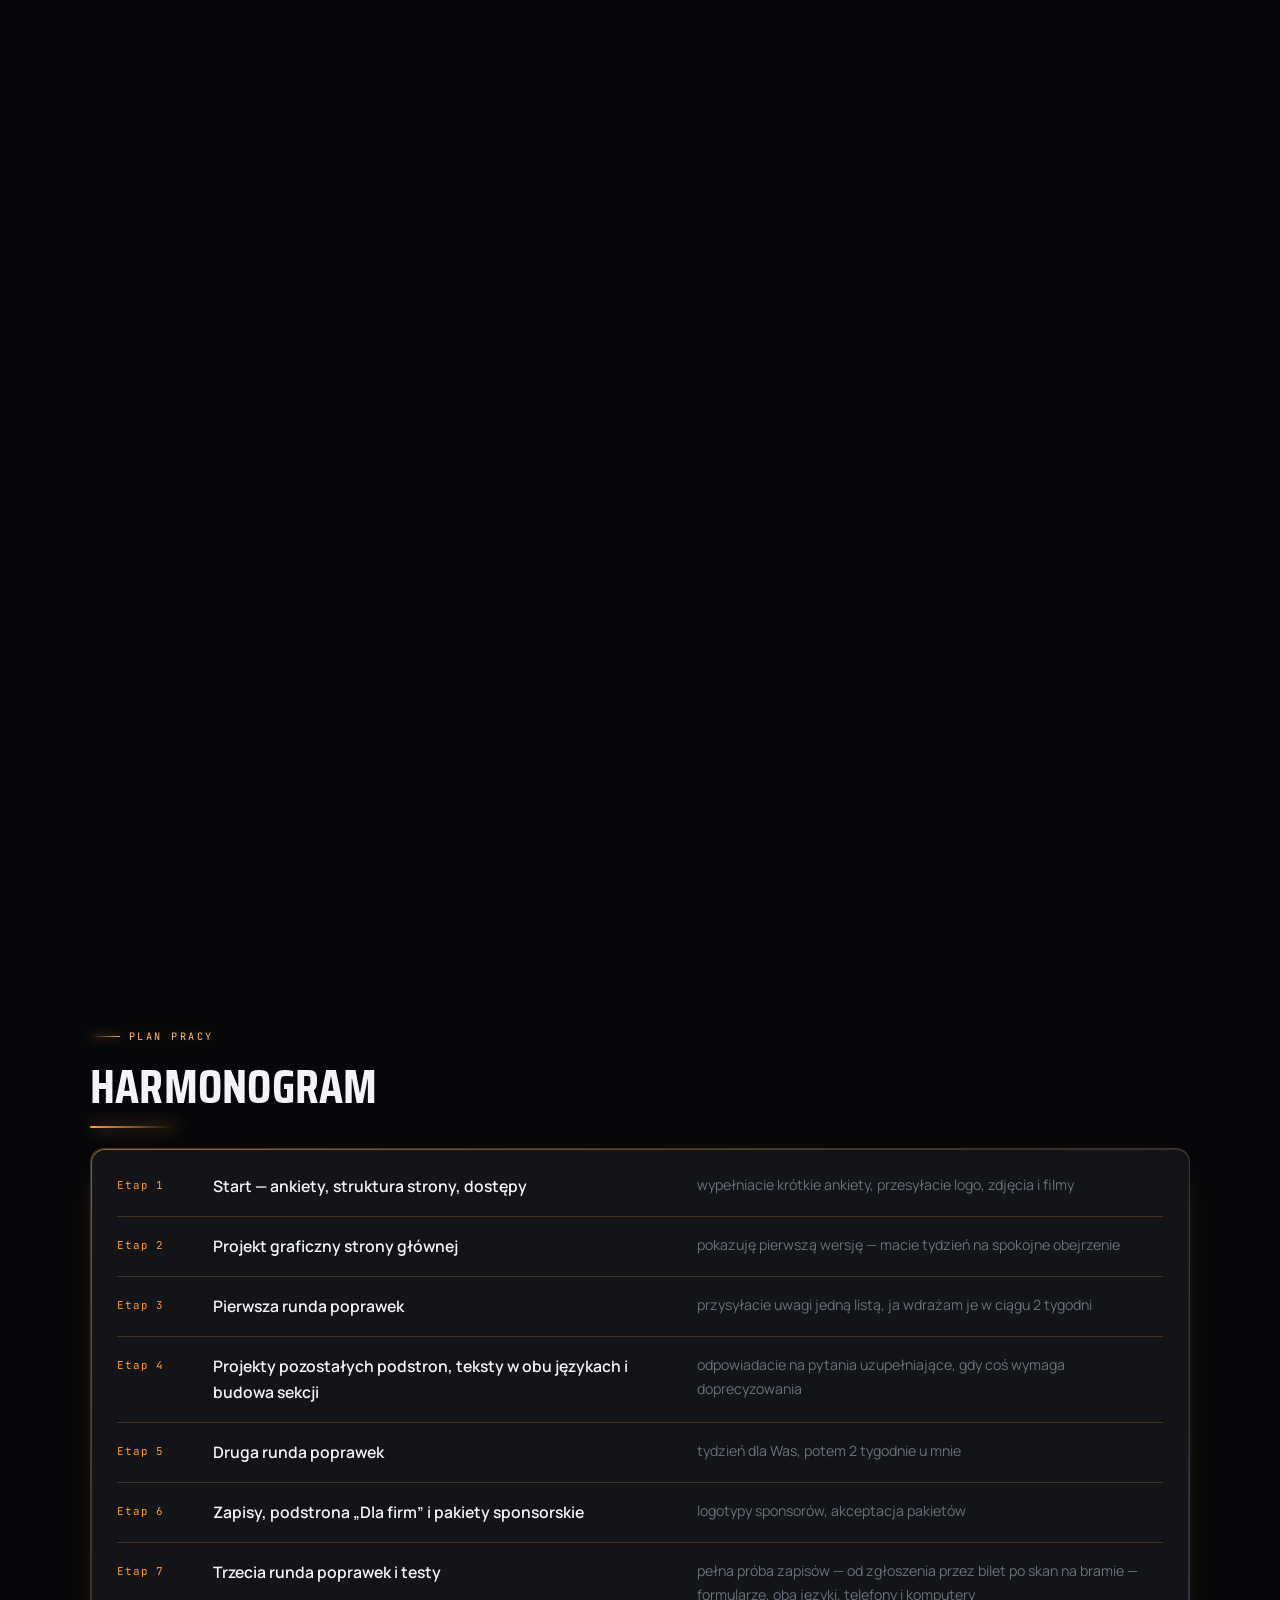
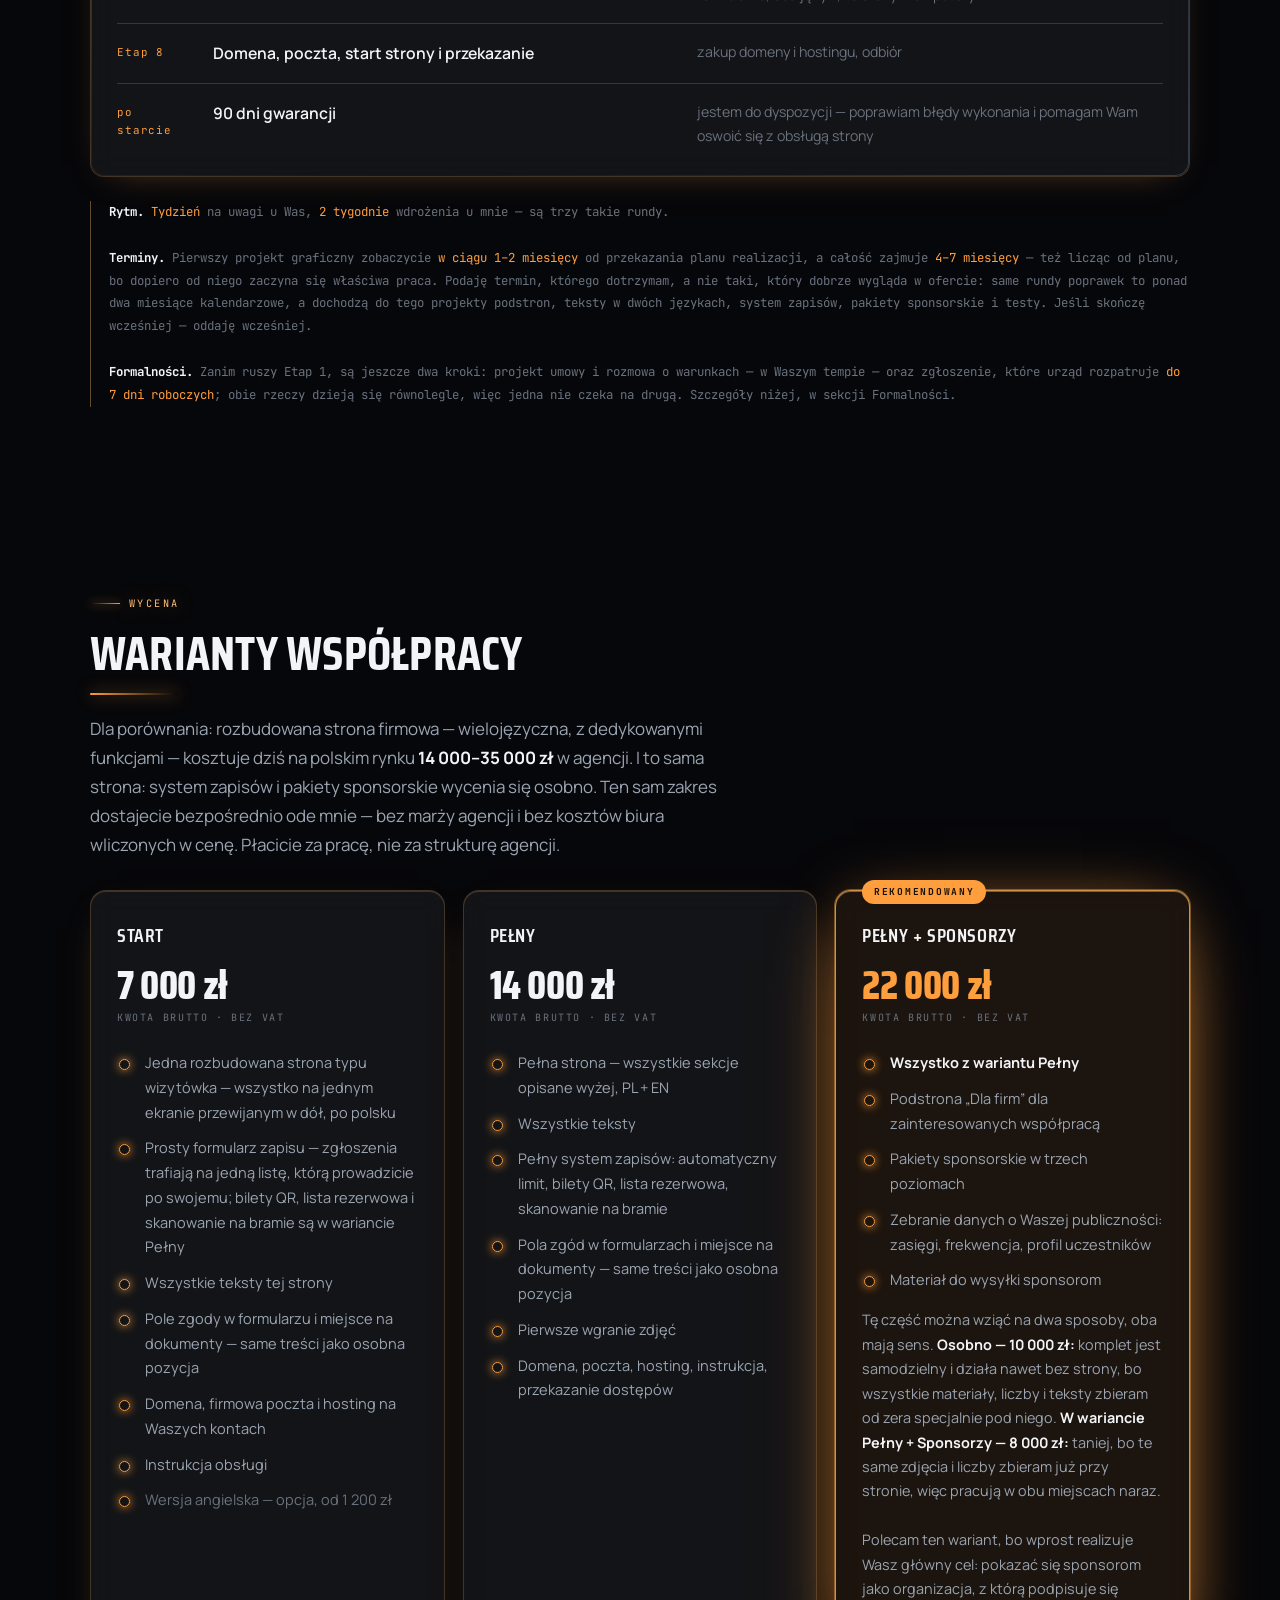
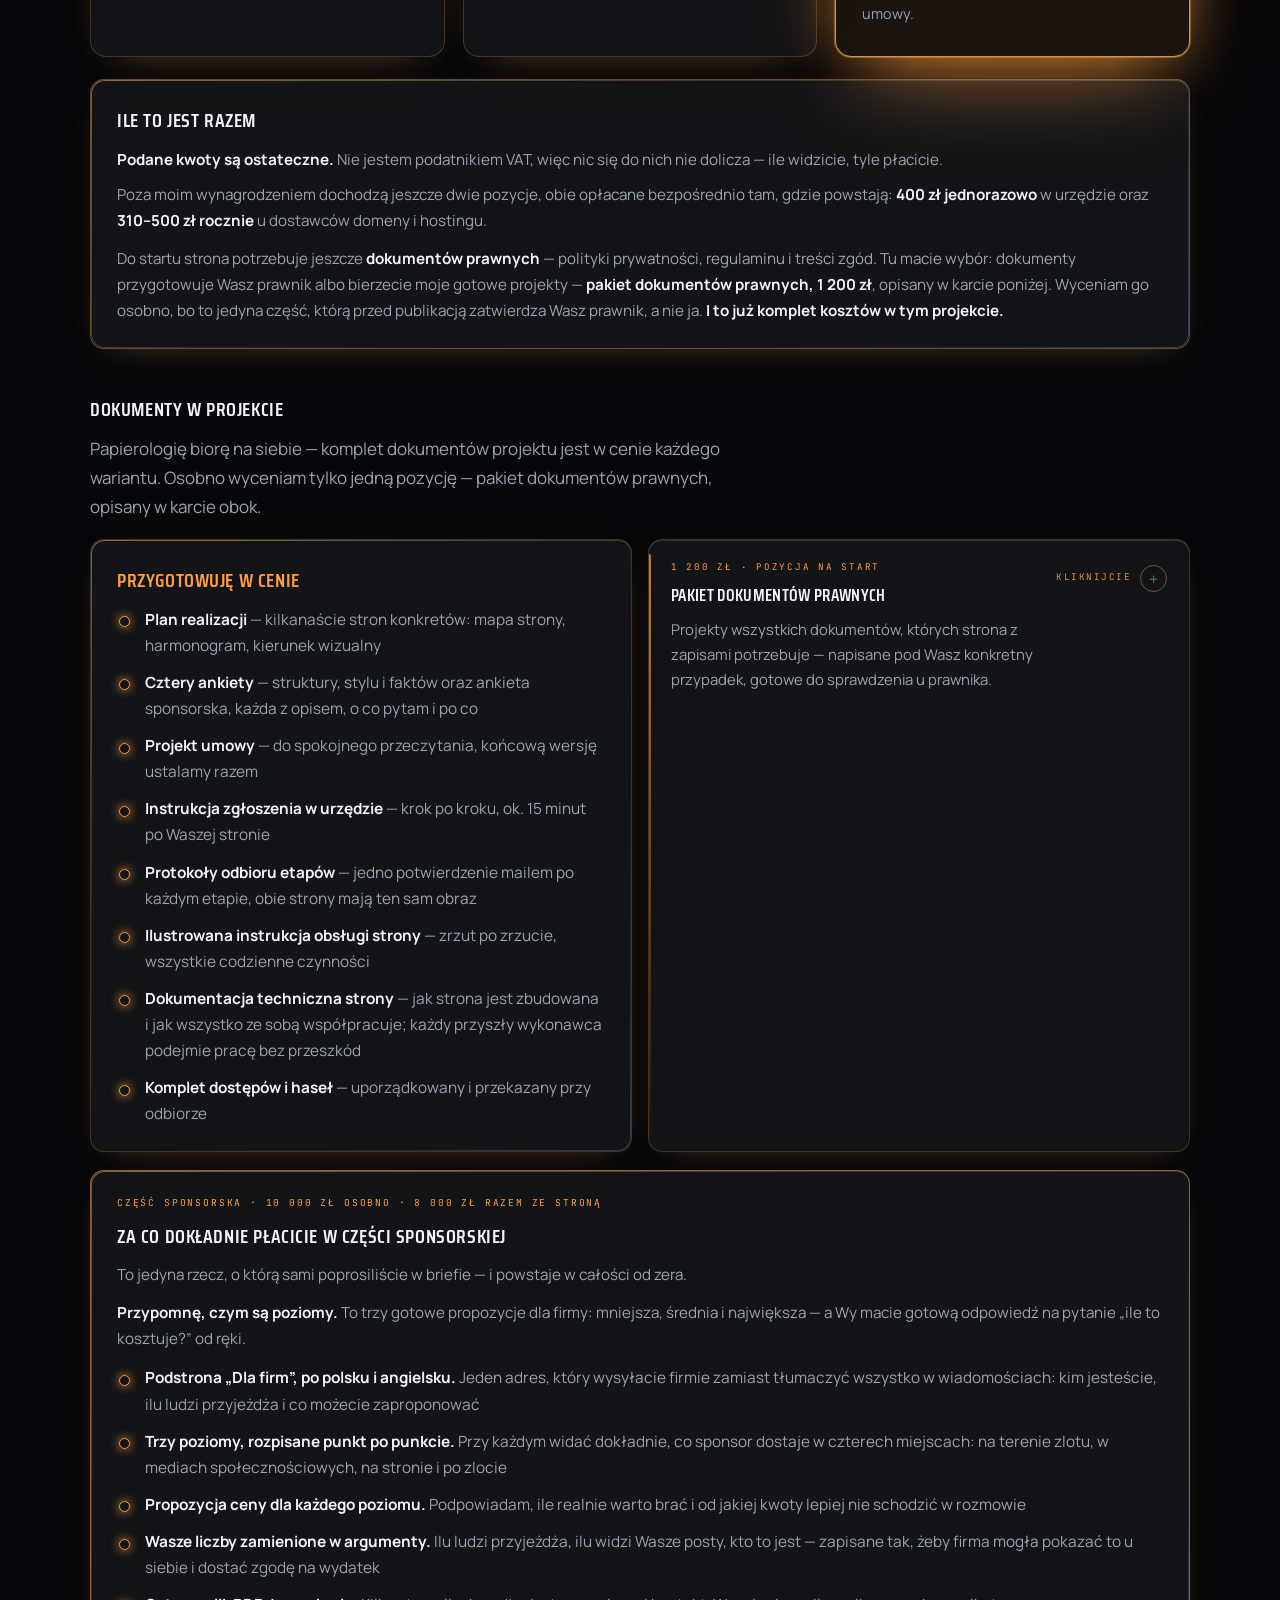
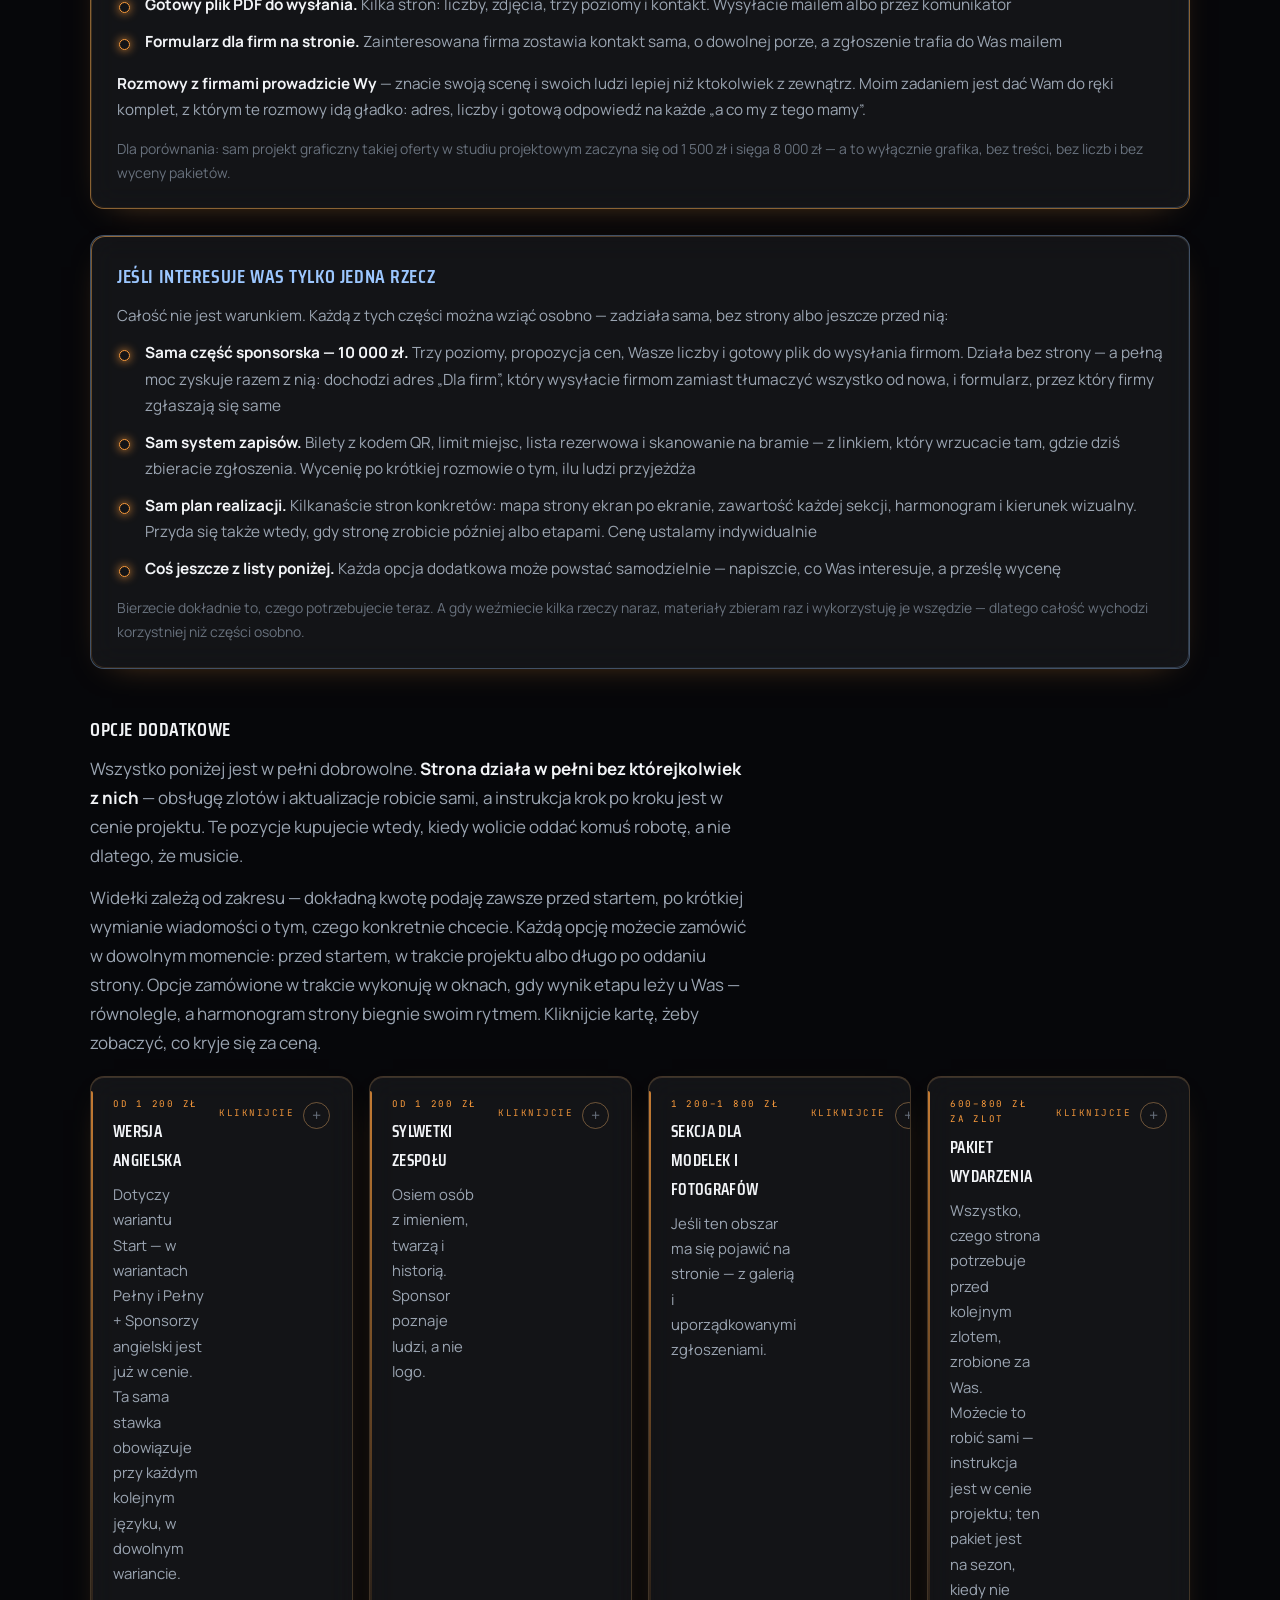
==== commit ca0dd724: "Czesc sponsorska osobno: 10 000 zl (bylo 8 880) Co-Authored-By: Claude Fable 5 <noreply@anthropic.co" ====
--- a/index.html
+++ b/index.html
@@ -823,7 +823,7 @@
     <p style="color:var(--soft);margin:0">Pakiet z gotową odpowiedzią broni się sam — także wtedy, gdy Was nie ma w pokoju. Dlatego zebranie tych danych wpisuję w zakres pracy: żebyście mogli <strong>przestać pytać, czy ktoś zechce zostać sponsorem, i zacząć mówić, ile to kosztuje</strong>.</p>
   </div>
 
-  <p class="note" style="margin-top:22px"><b style="color:var(--ink)">Cała ta część wchodzi w skład wariantu <span class="hi">Pełny + Sponsorzy</span>.</b> Można ją też wziąć osobno, bez strony — kosztuje wtedy 8 880 zł i jest w pełni gotowa do wysłania firmom. W wariancie Pełny + Sponsorzy wychodzi na 8 000 zł, bo materiały zbieram wtedy raz, a wykorzystuję je i w pakiecie, i na stronie.</p>
+  <p class="note" style="margin-top:22px"><b style="color:var(--ink)">Cała ta część wchodzi w skład wariantu <span class="hi">Pełny + Sponsorzy</span>.</b> Można ją też wziąć osobno, bez strony — kosztuje wtedy 10 000 zł i jest w pełni gotowa do wysłania firmom. W wariancie Pełny + Sponsorzy wychodzi na 8 000 zł, bo materiały zbieram wtedy raz, a wykorzystuję je i w pakiecie, i na stronie.</p>
 </section>
 
 <section id="strona" class="rv">
@@ -1120,7 +1120,7 @@
         <li>Zebranie danych o Waszej publiczności: zasięgi, frekwencja, profil uczestników</li>
         <li>Materiał do wysyłki sponsorom</li>
       </ul>
-      <p style="color:var(--soft);font-size:.9rem;margin:16px 0 0">Tę część można wziąć na dwa sposoby, oba mają sens. <b>Osobno — 8 880 zł:</b> komplet jest samodzielny i działa nawet bez strony, bo wszystkie materiały, liczby i teksty zbieram od zera specjalnie pod niego. <b>W wariancie Pełny + Sponsorzy — 8 000 zł:</b> taniej, bo te same zdjęcia i liczby zbieram już przy stronie, więc pracują w obu miejscach naraz.<br><br>Polecam ten wariant, bo wprost realizuje Wasz główny cel: pokazać się sponsorom jako organizacja, z którą podpisuje się umowy.</p>
+      <p style="color:var(--soft);font-size:.9rem;margin:16px 0 0">Tę część można wziąć na dwa sposoby, oba mają sens. <b>Osobno — 10 000 zł:</b> komplet jest samodzielny i działa nawet bez strony, bo wszystkie materiały, liczby i teksty zbieram od zera specjalnie pod niego. <b>W wariancie Pełny + Sponsorzy — 8 000 zł:</b> taniej, bo te same zdjęcia i liczby zbieram już przy stronie, więc pracują w obu miejscach naraz.<br><br>Polecam ten wariant, bo wprost realizuje Wasz główny cel: pokazać się sponsorom jako organizacja, z którą podpisuje się umowy.</p>
     </div>
   </div>
 
@@ -1170,7 +1170,7 @@
   </div>
 
   <div class="glass" style="margin-top:18px;border-color:rgba(255,175,80,.5)">
-    <span class="lab" style="color:var(--sodium);font-family:var(--mono);font-size:.6rem;letter-spacing:.19em;text-transform:uppercase;display:block;margin-bottom:8px">Część sponsorska · 8 880 zł osobno · 8 000 zł razem ze stroną</span>
+    <span class="lab" style="color:var(--sodium);font-family:var(--mono);font-size:.6rem;letter-spacing:.19em;text-transform:uppercase;display:block;margin-bottom:8px">Część sponsorska · 10 000 zł osobno · 8 000 zł razem ze stroną</span>
     <h3>Za co dokładnie płacicie w części sponsorskiej</h3>
     <p style="color:var(--soft);font-size:.95rem;margin:0 0 12px">To jedyna rzecz, o którą sami poprosiliście w briefie — i powstaje w całości od zera.</p>
     <p style="color:var(--soft);font-size:.95rem;margin:0 0 14px"><b style="color:var(--ink)">Przypomnę, czym są poziomy.</b> To trzy gotowe propozycje dla firmy: mniejsza, średnia i największa — a Wy macie gotową odpowiedź na pytanie „ile to kosztuje?” od ręki.</p>
@@ -1190,7 +1190,7 @@
     <h3 style="color:var(--ice)">Jeśli interesuje Was tylko jedna rzecz</h3>
     <p style="color:var(--soft);font-size:.95rem;margin:0 0 12px">Całość nie jest warunkiem. Każdą z tych części można wziąć osobno — zadziała sama, bez strony albo jeszcze przed nią:</p>
     <ul class="ticks">
-      <li><b>Sama część sponsorska — 8 880 zł.</b> Trzy poziomy, propozycja cen, Wasze liczby i gotowy plik do wysyłania firmom. Działa bez strony — a pełną moc zyskuje razem z nią: dochodzi adres „Dla firm”, który wysyłacie firmom zamiast tłumaczyć wszystko od nowa, i formularz, przez który firmy zgłaszają się same</li>
+      <li><b>Sama część sponsorska — 10 000 zł.</b> Trzy poziomy, propozycja cen, Wasze liczby i gotowy plik do wysyłania firmom. Działa bez strony — a pełną moc zyskuje razem z nią: dochodzi adres „Dla firm”, który wysyłacie firmom zamiast tłumaczyć wszystko od nowa, i formularz, przez który firmy zgłaszają się same</li>
       <li><b>Sam system zapisów.</b> Bilety z kodem QR, limit miejsc, lista rezerwowa i skanowanie na bramie — z linkiem, który wrzucacie tam, gdzie dziś zbieracie zgłoszenia. Wycenię po krótkiej rozmowie o tym, ilu ludzi przyjeżdża</li>
       <li><b>Sam plan realizacji.</b> Kilkanaście stron konkretów: mapa strony ekran po ekranie, zawartość każdej sekcji, harmonogram i kierunek wizualny. Przyda się także wtedy, gdy stronę zrobicie później albo etapami. Cenę ustalamy indywidualnie</li>
       <li><b>Coś jeszcze z listy poniżej.</b> Każda opcja dodatkowa może powstać samodzielnie — napiszcie, co Was interesuje, a prześlę wycenę</li>
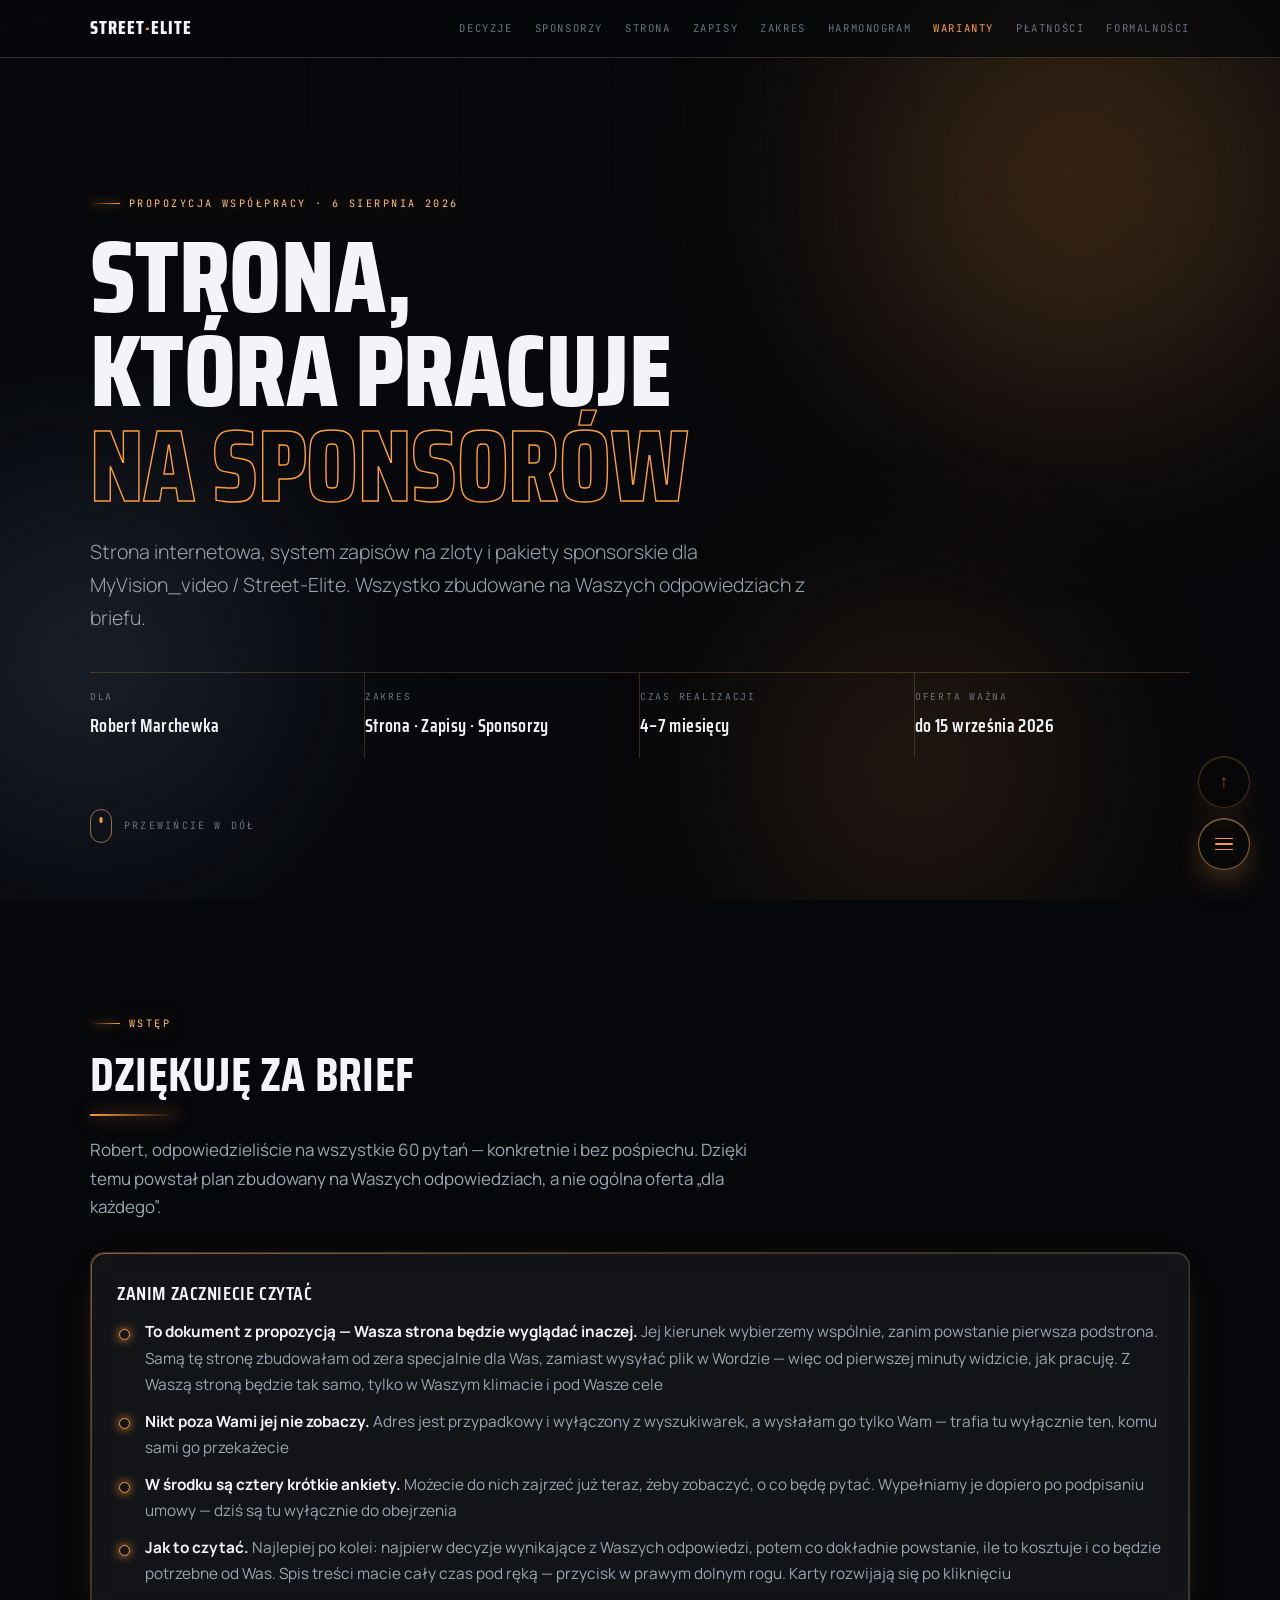
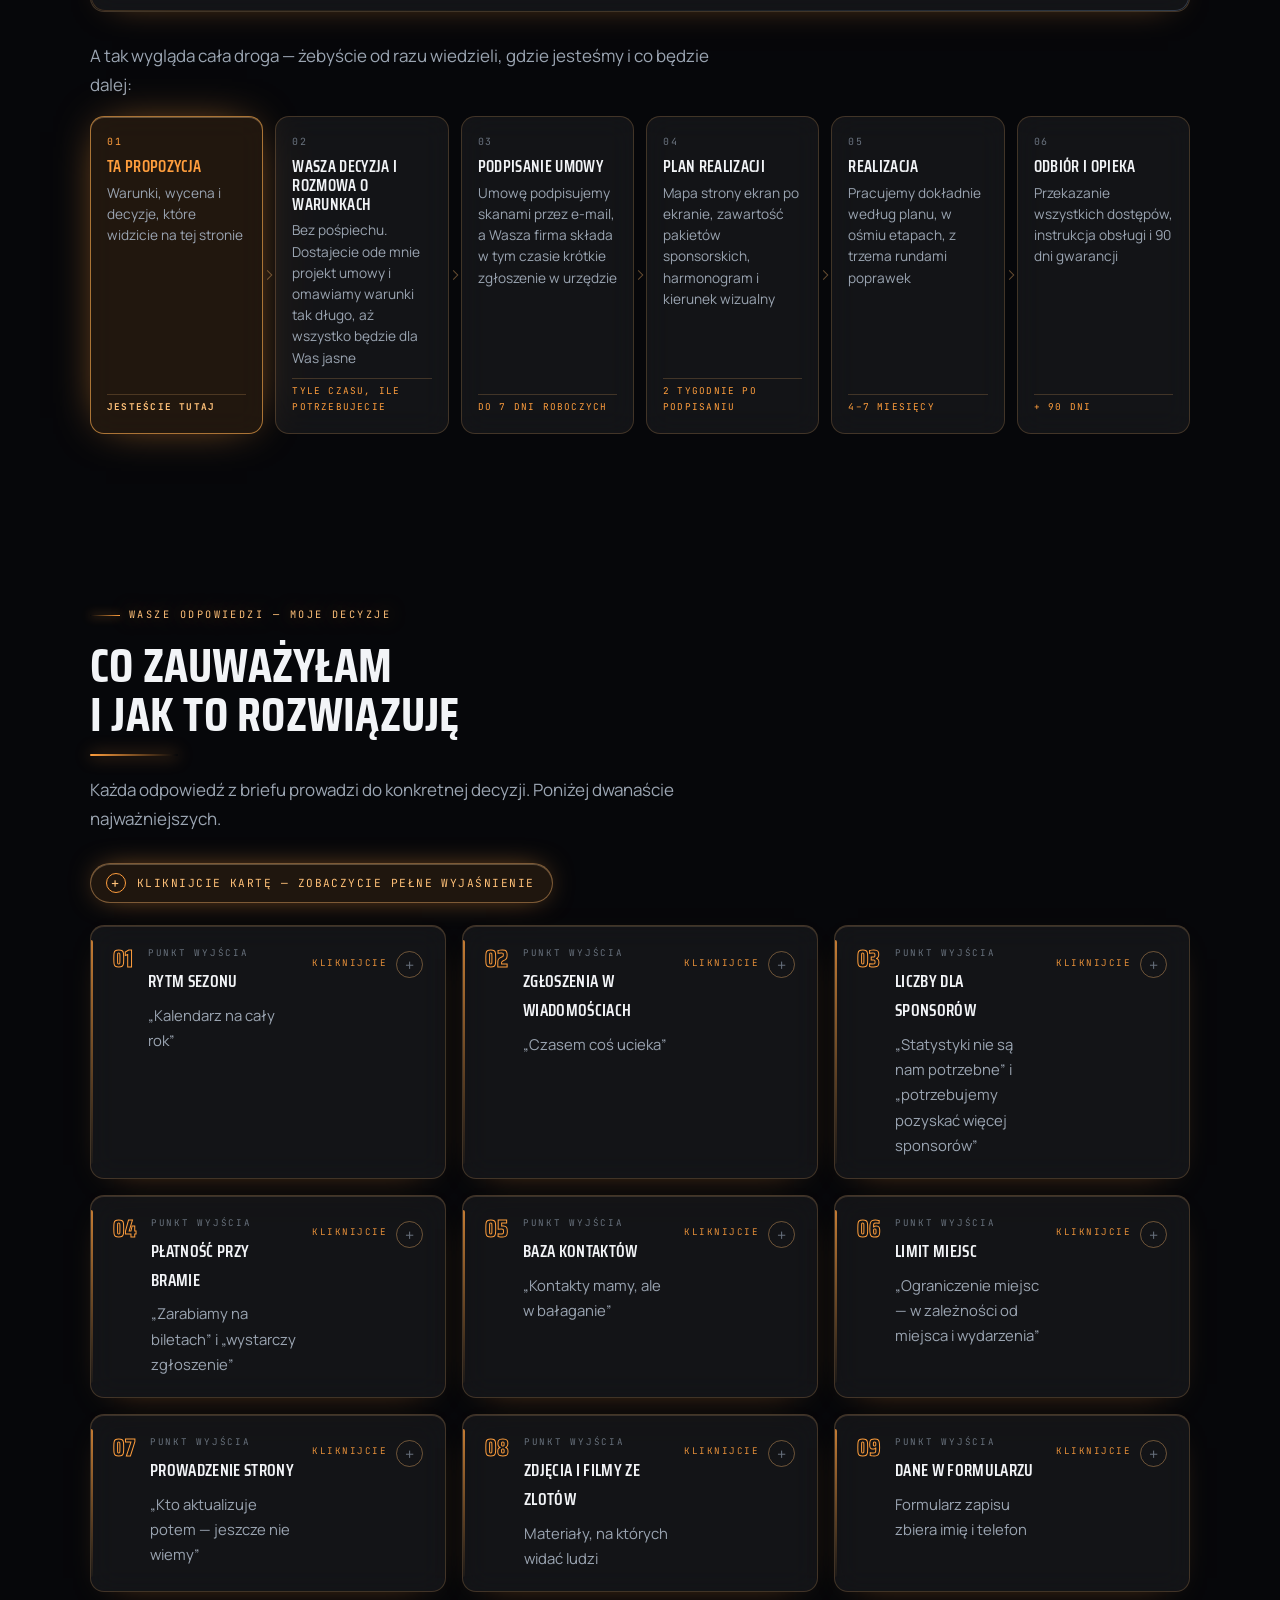
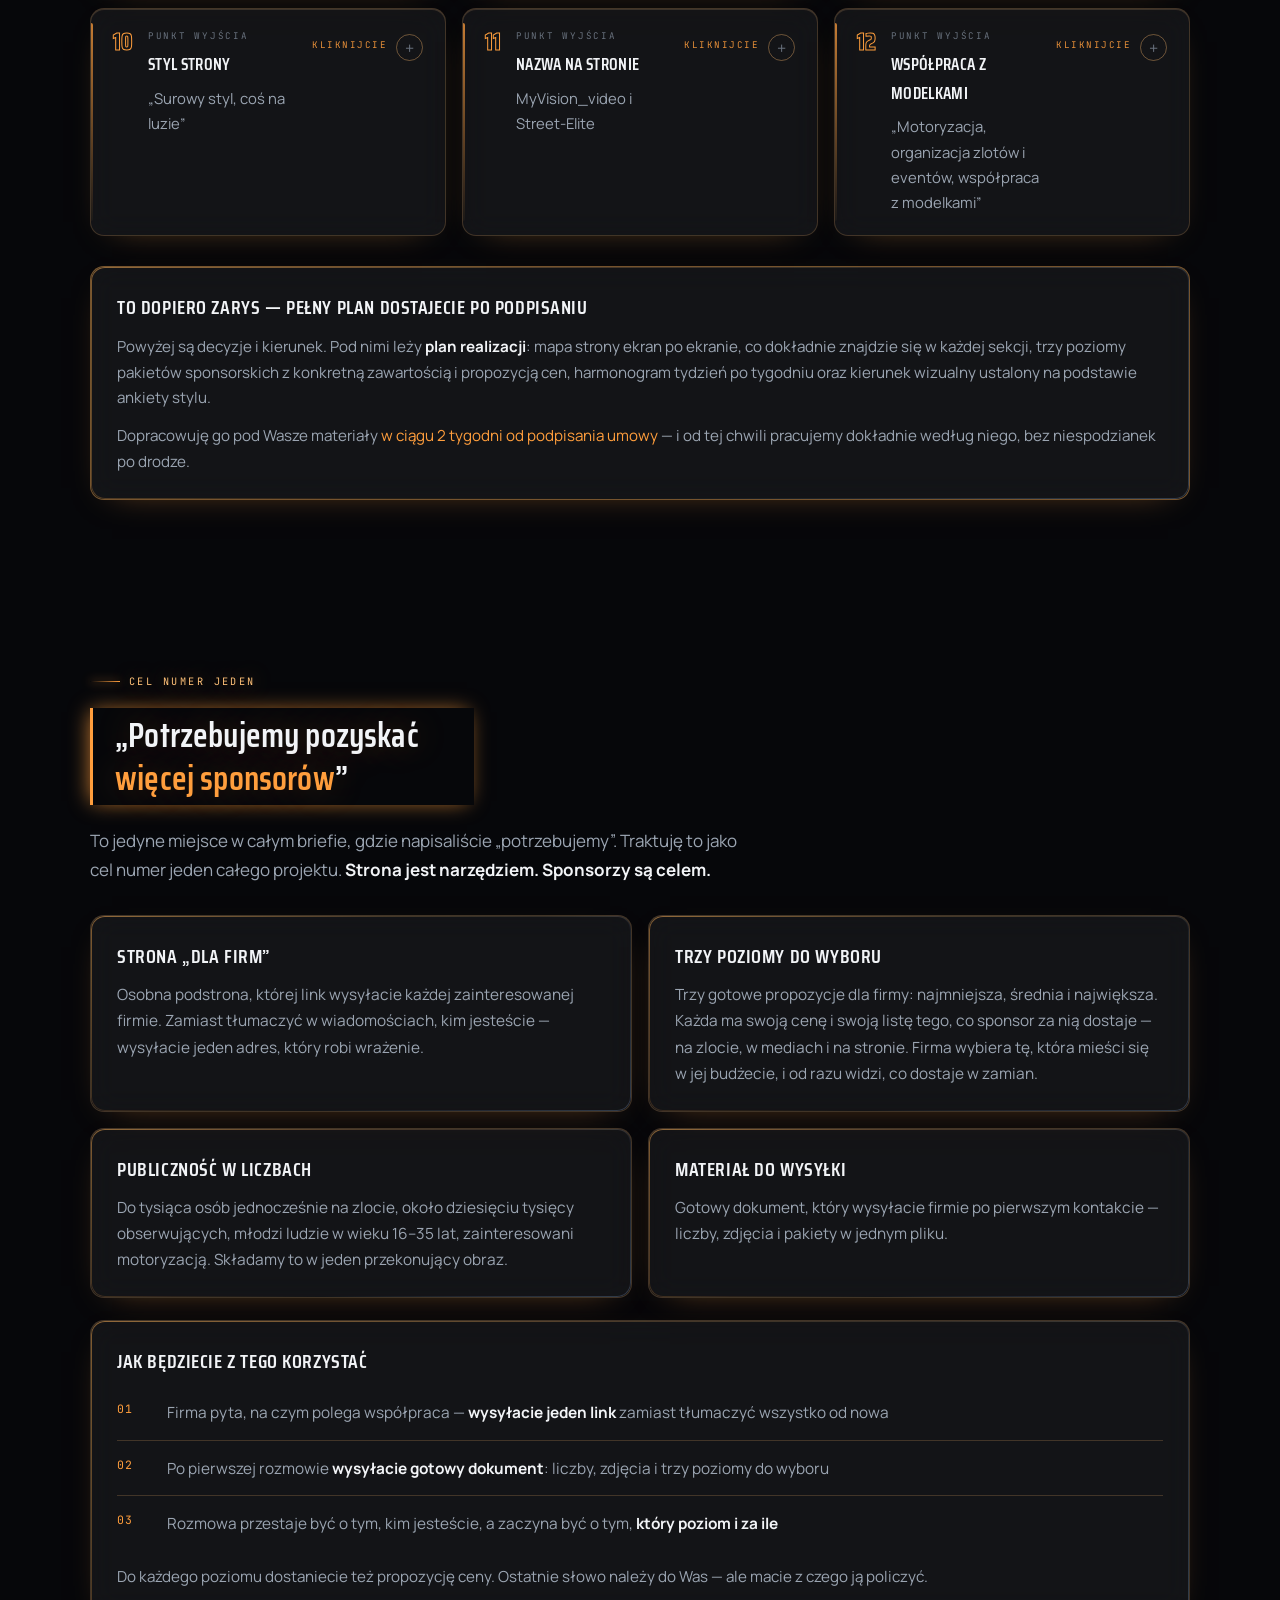
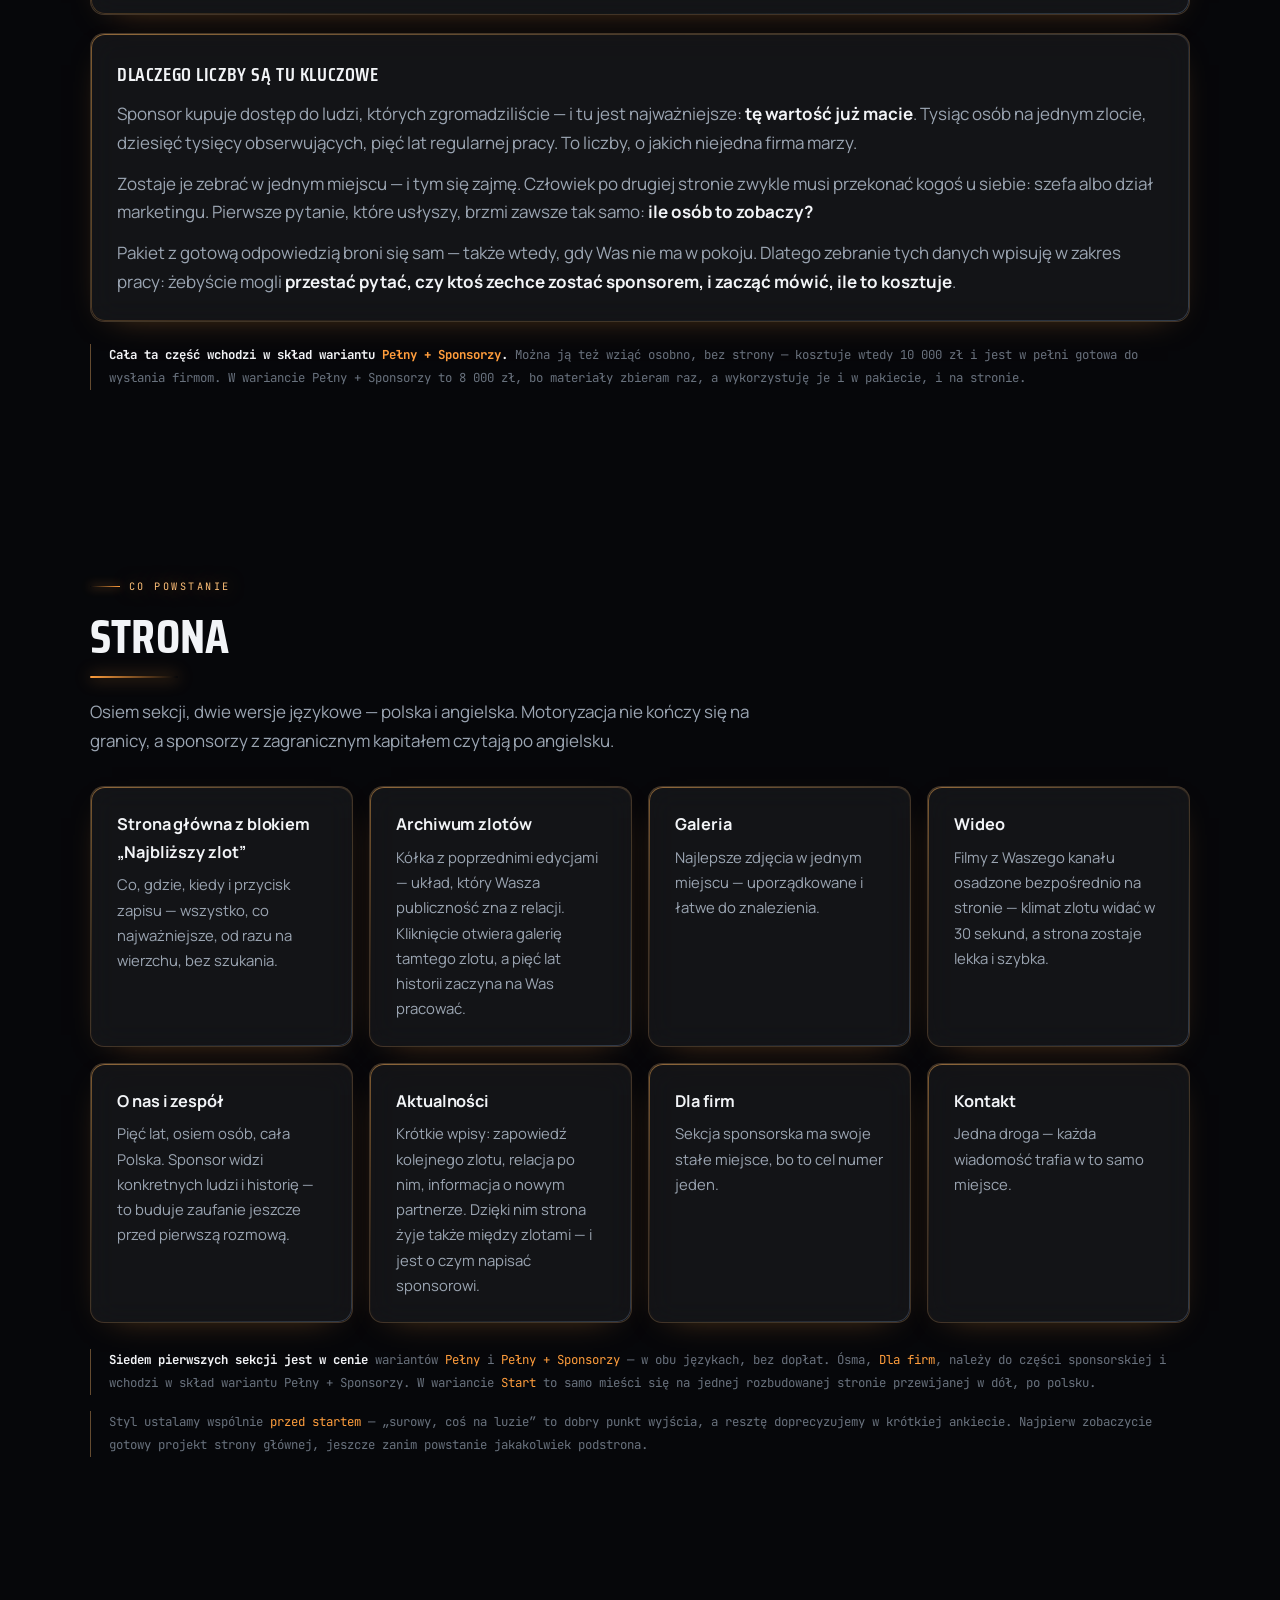
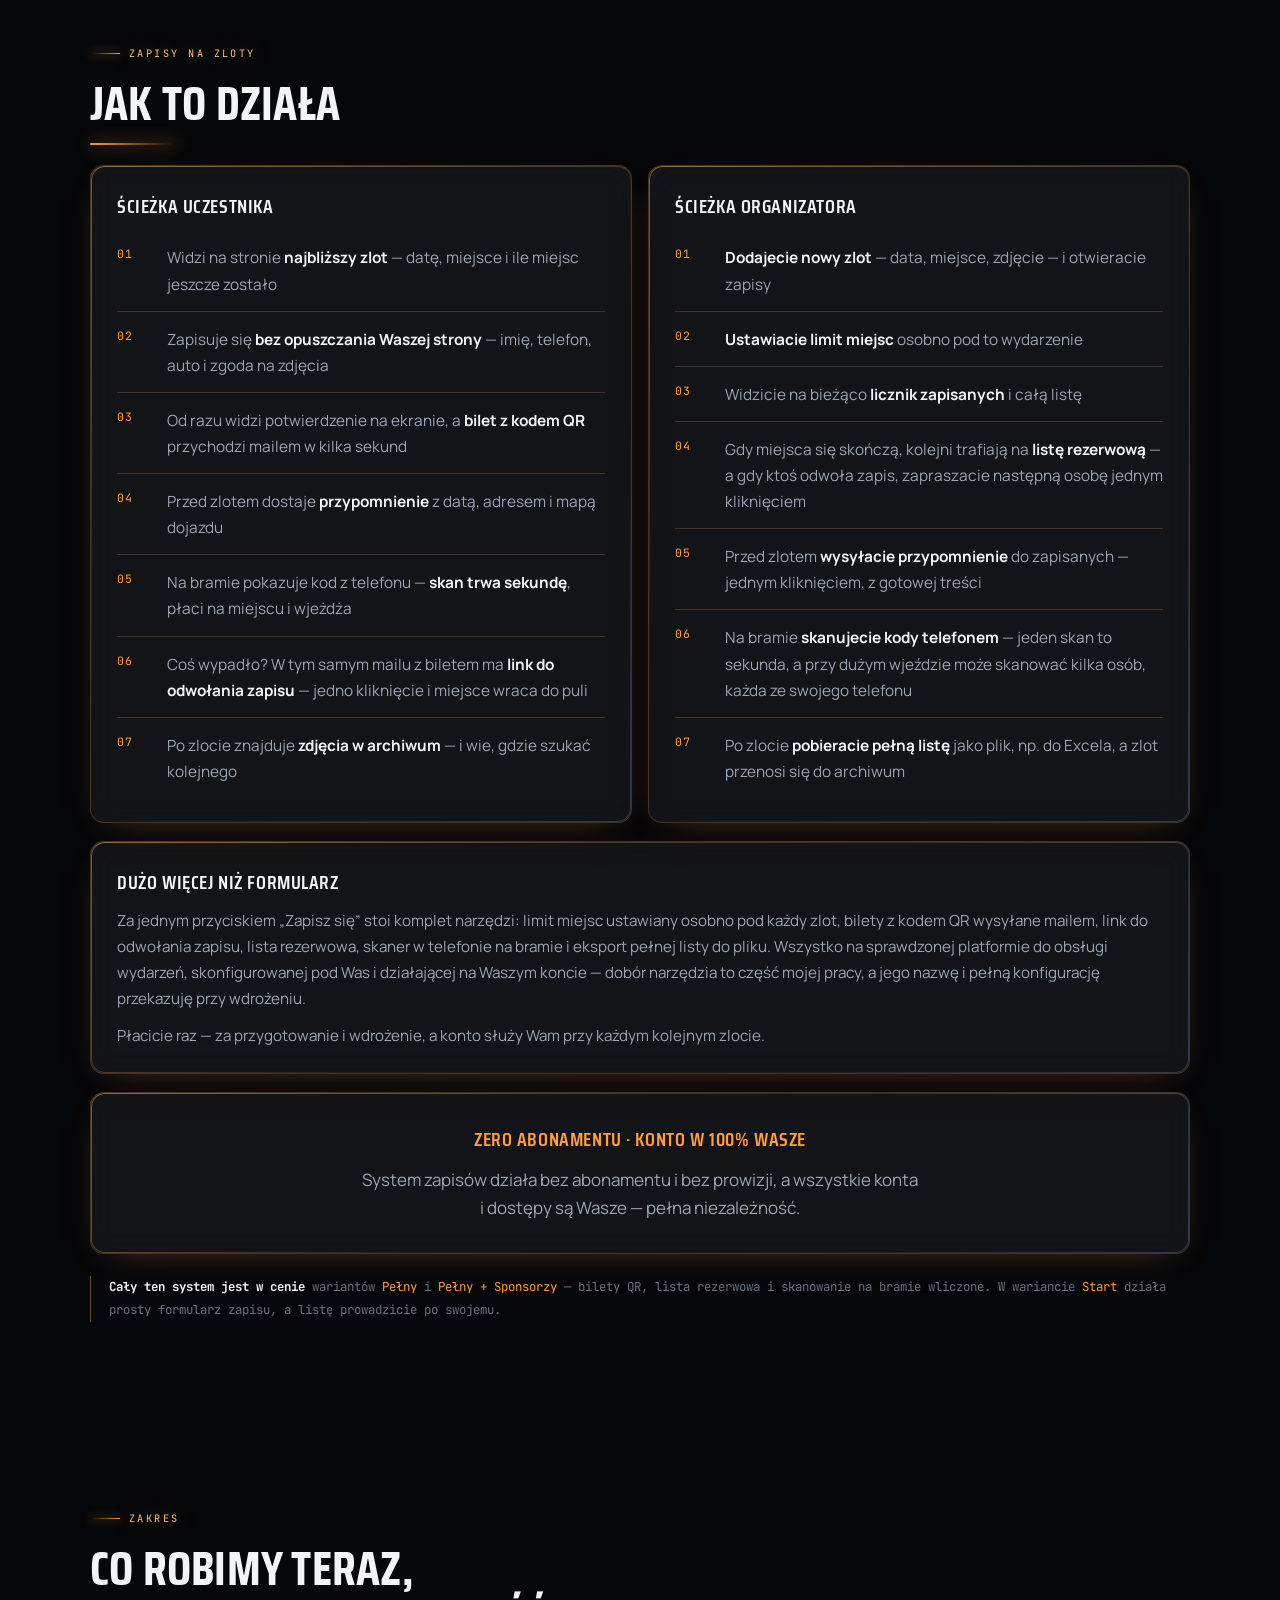
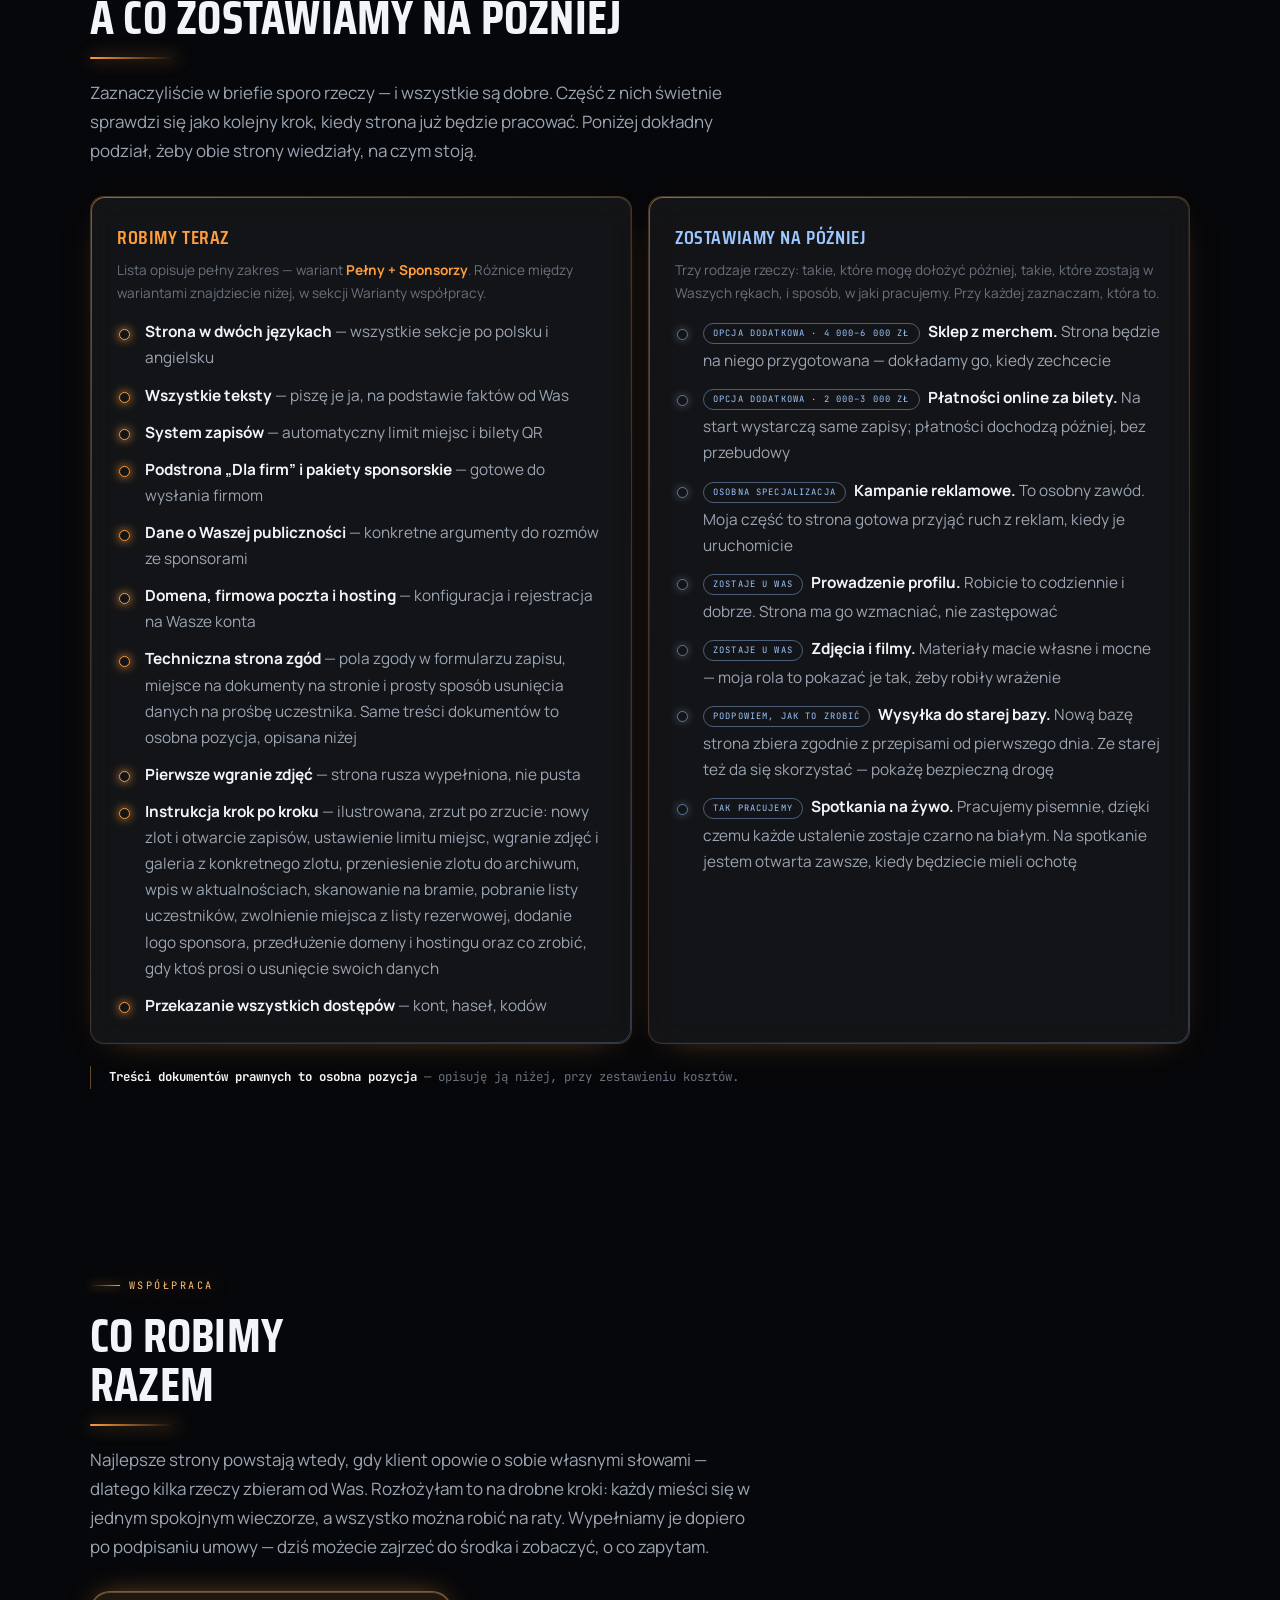
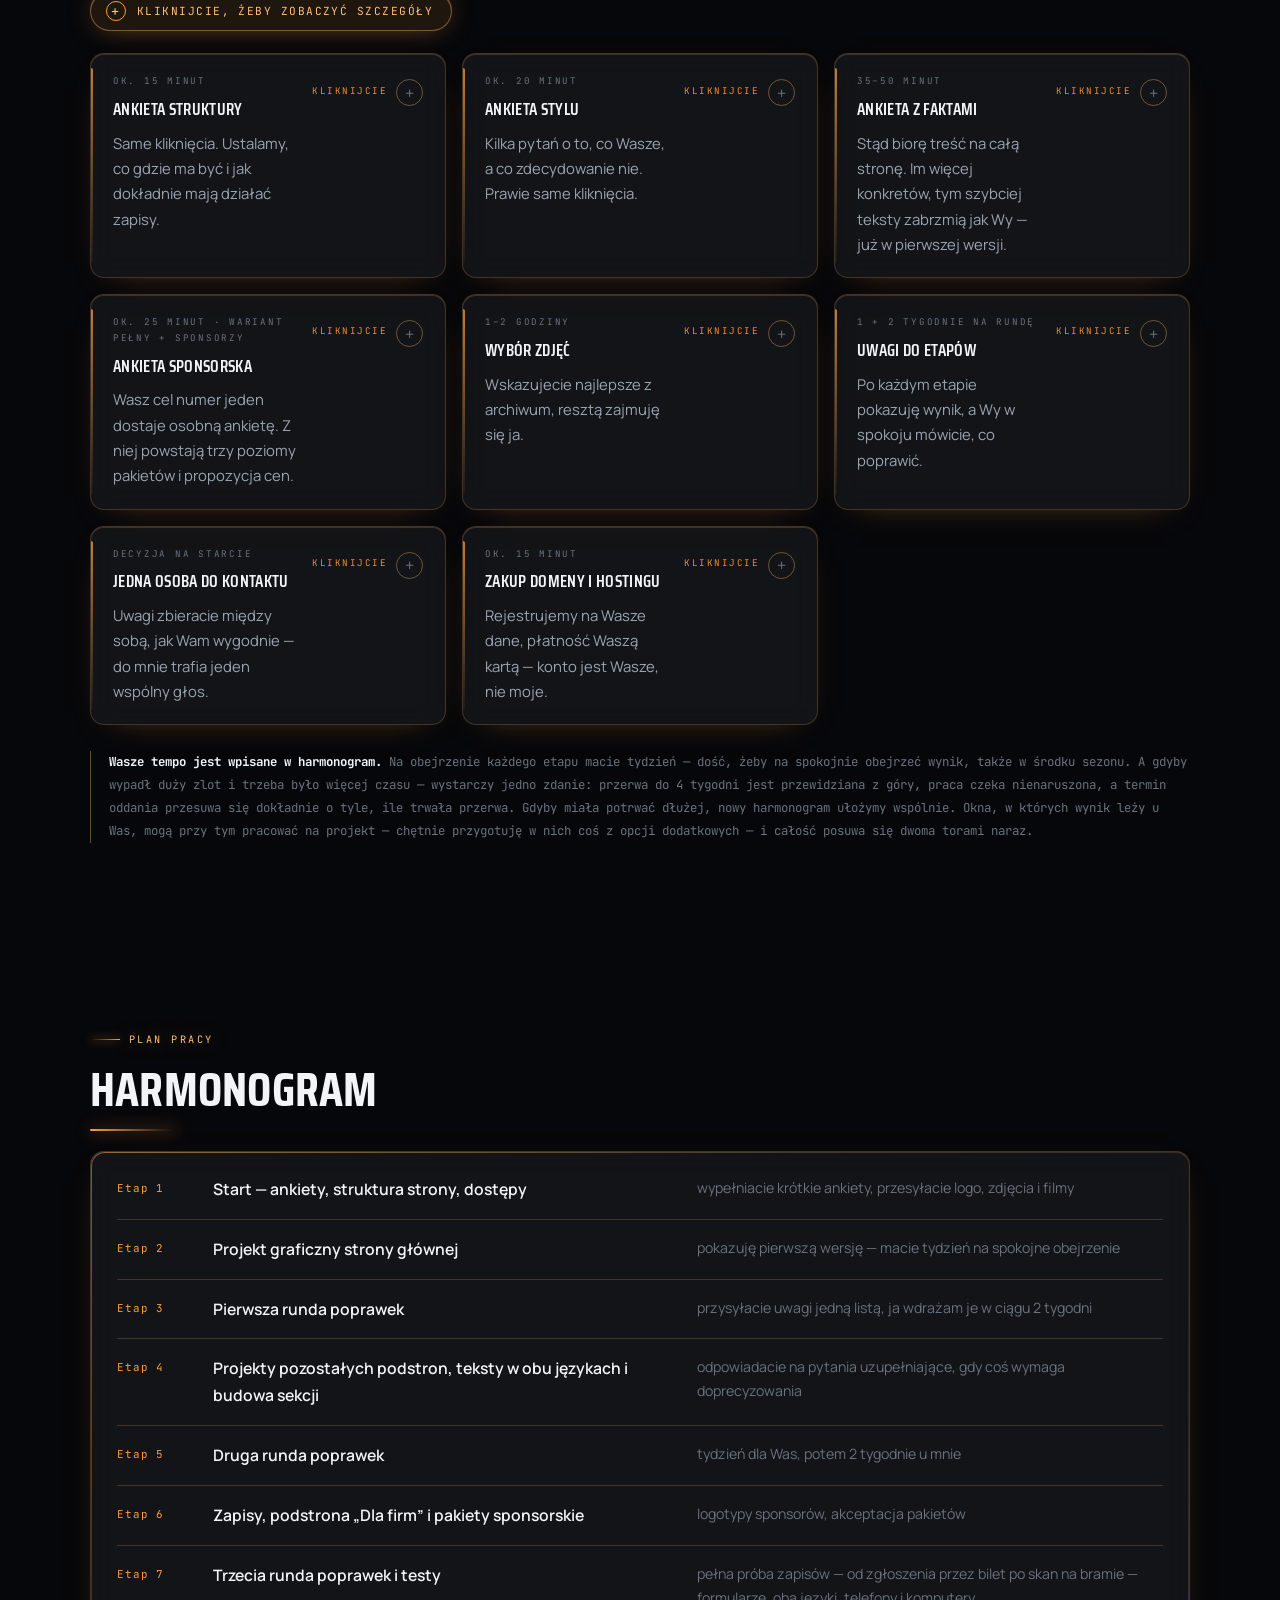
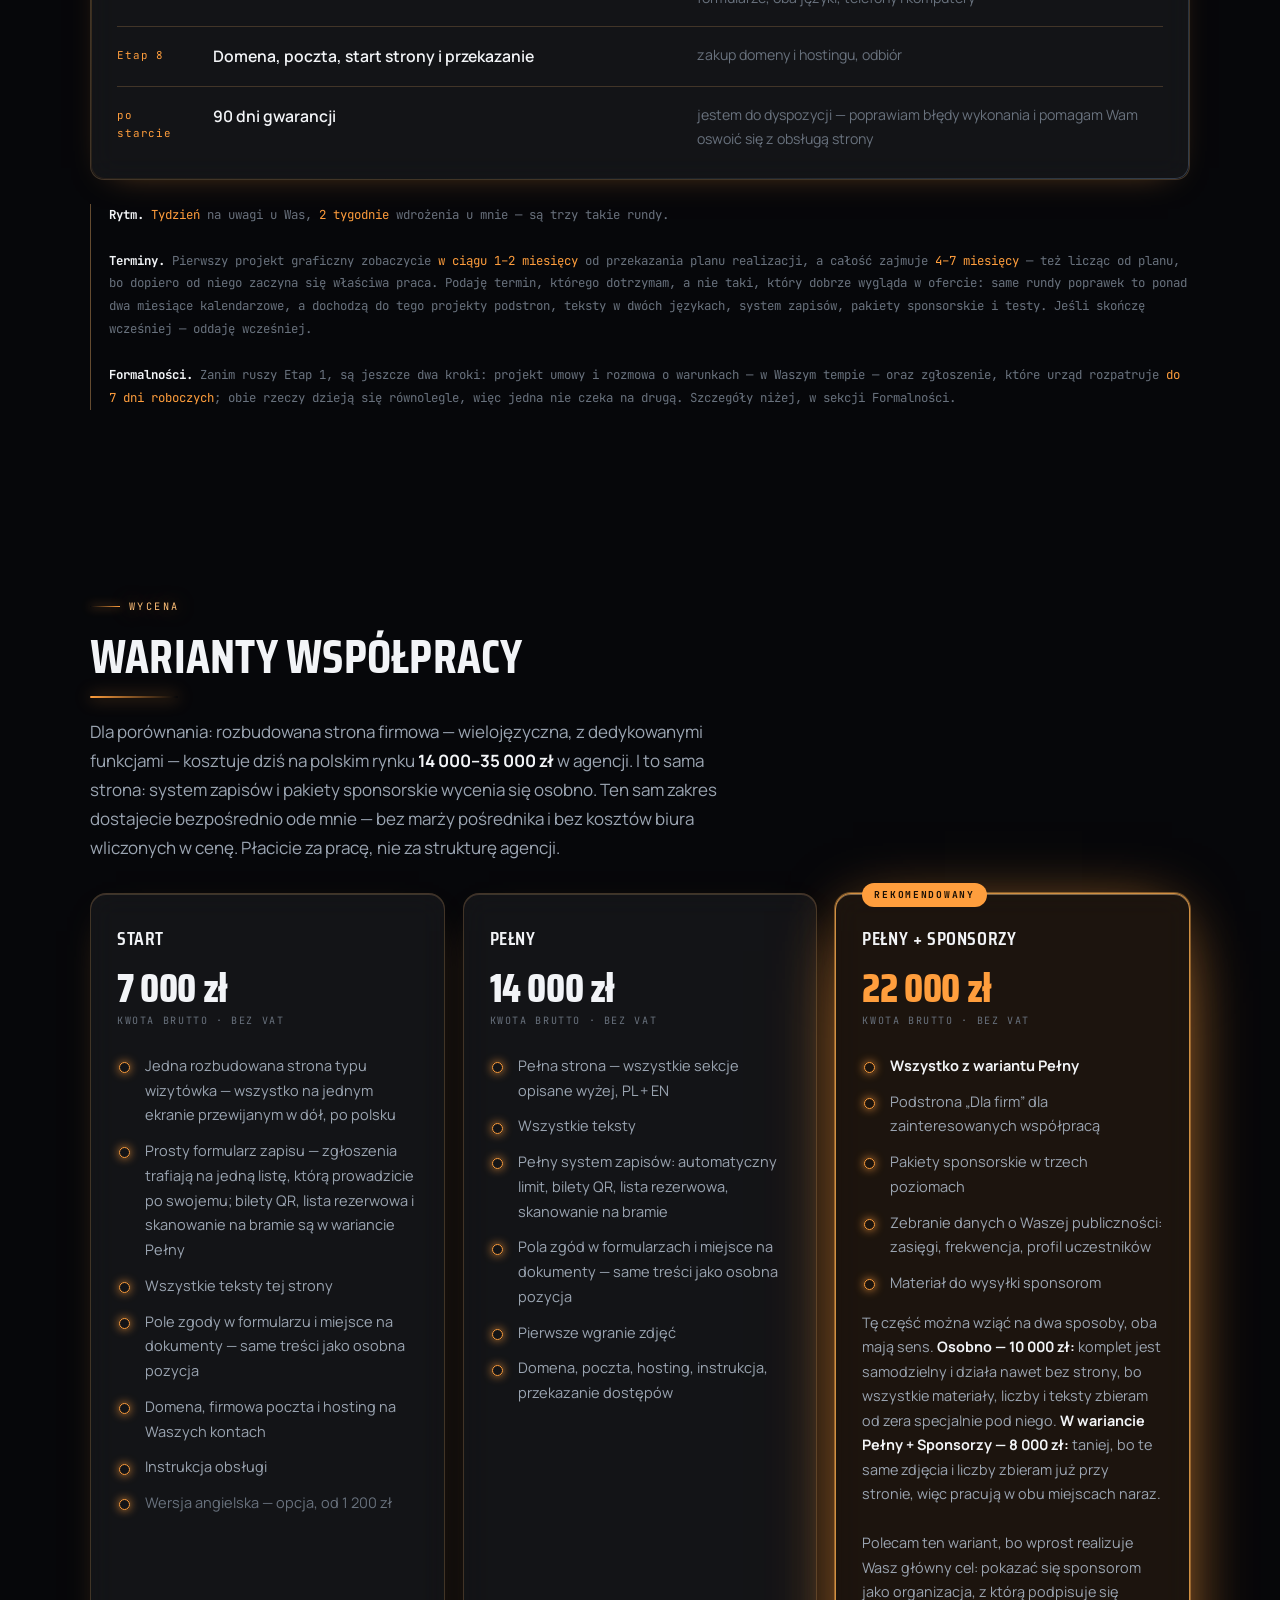
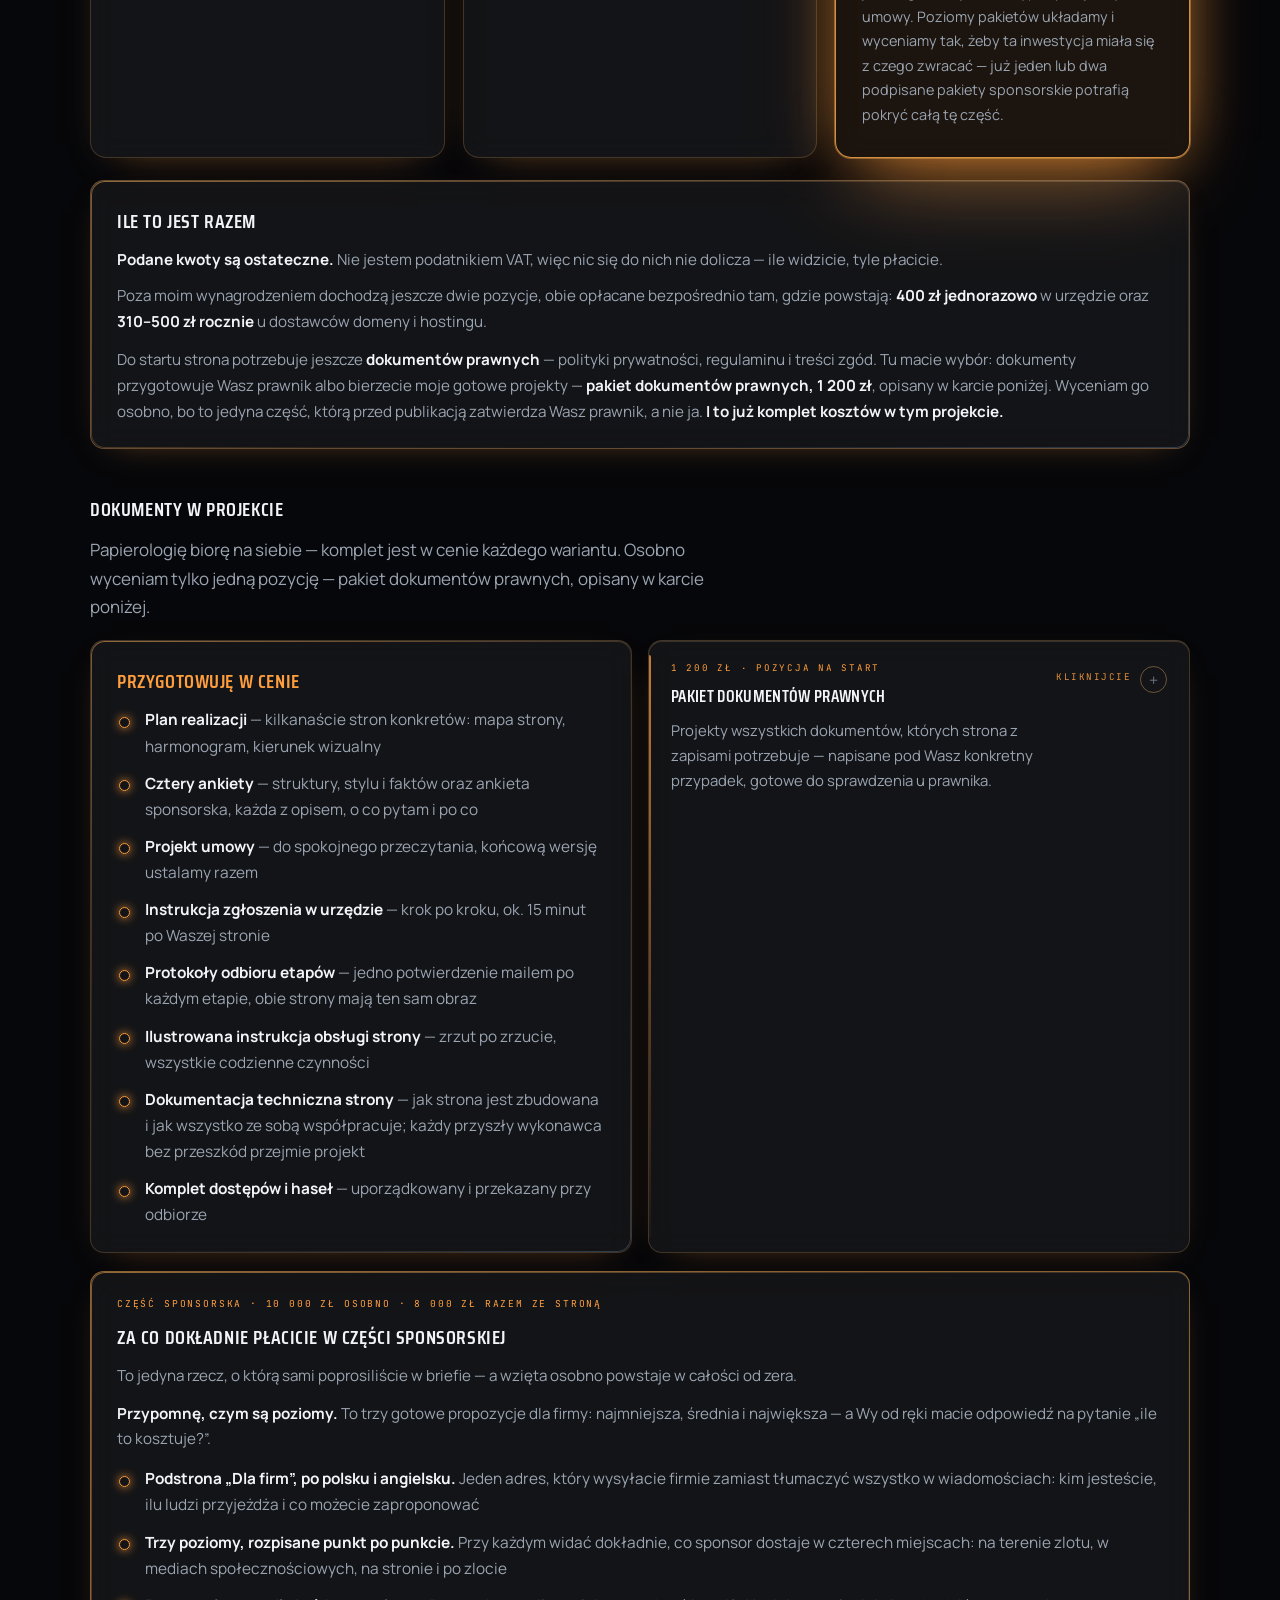
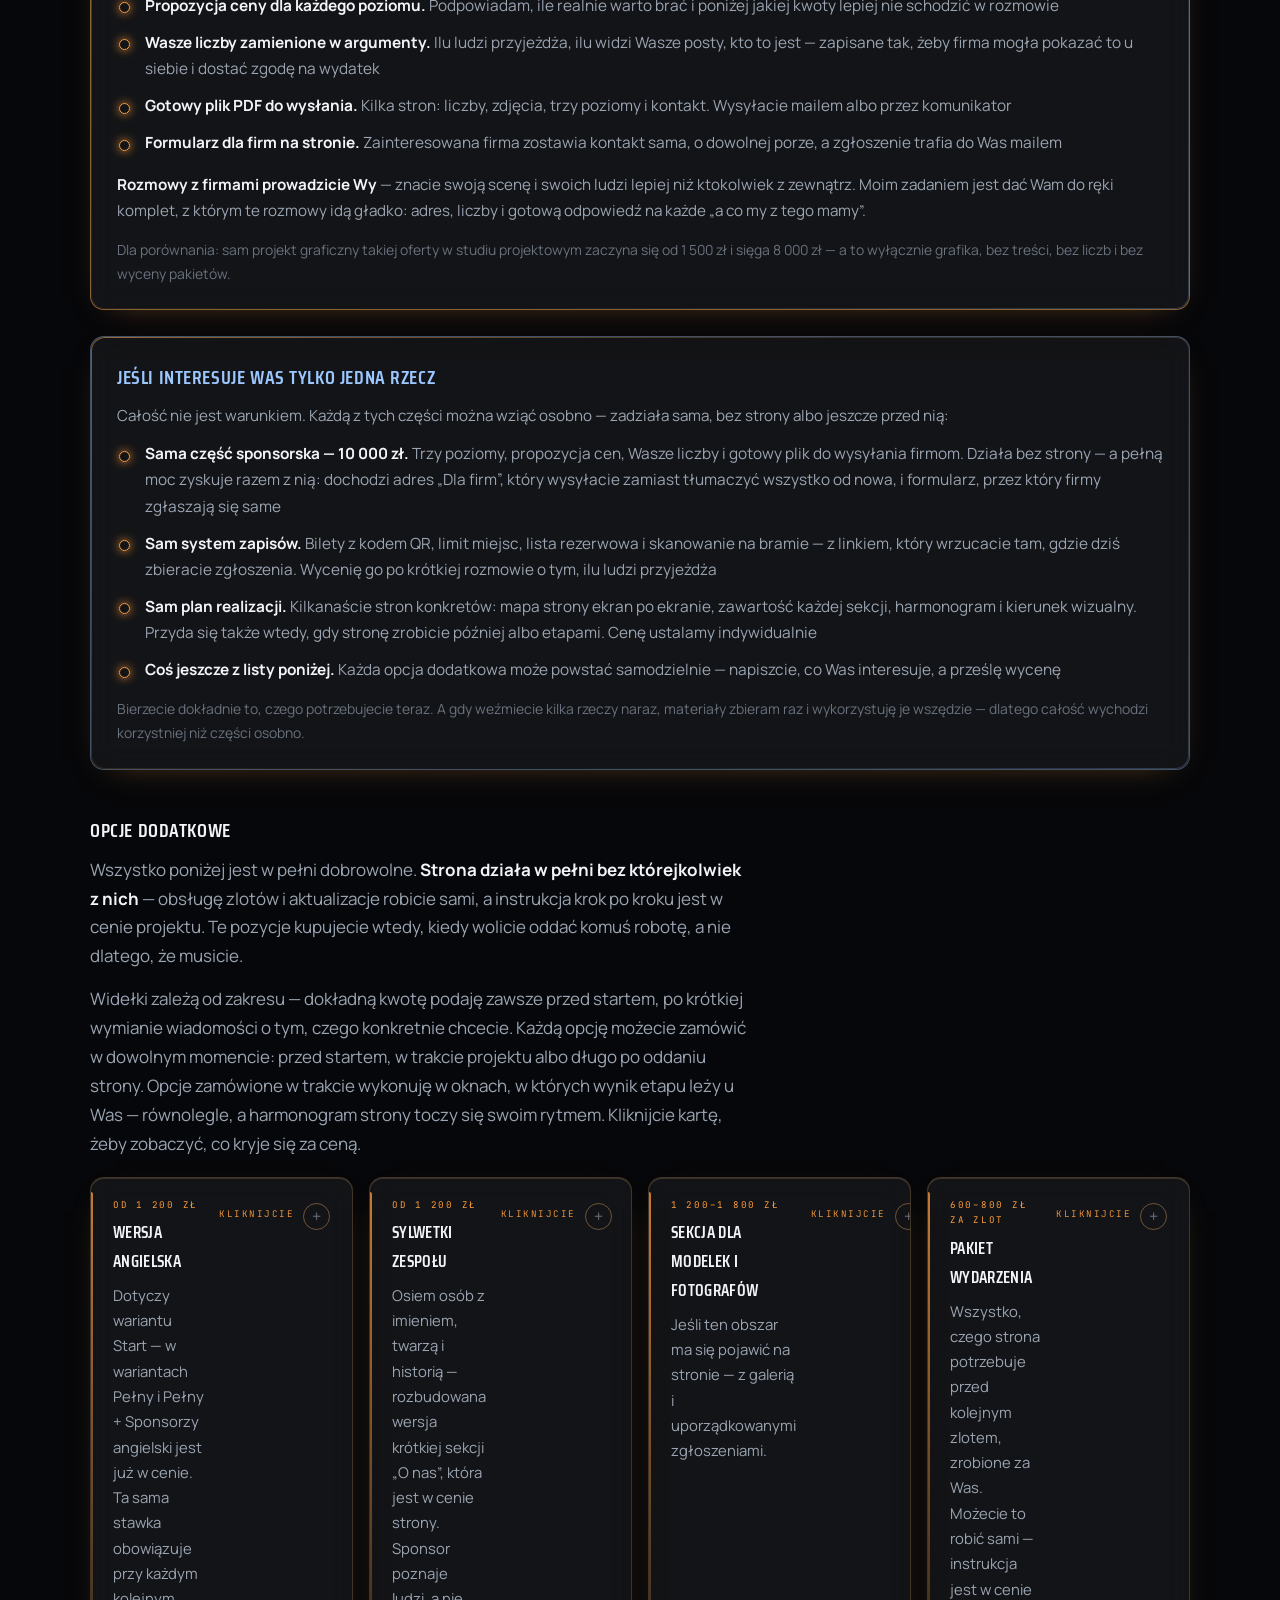
==== commit 3b8ad0a4: "Finalny szlif po maksymalnym szturmie: data, sciezka dokupienia czesci sponsorskiej, zwrot z pakieto" ====
--- a/index.html
+++ b/index.html
@@ -494,7 +494,7 @@
 <div class="wrap">
 
 <section class="hero" id="start">
-  <div class="kicker">Propozycja współpracy · 5 sierpnia 2026</div>
+  <div class="kicker">Propozycja współpracy · 6 sierpnia 2026</div>
   <h1>Strona,<br>która pracuje<br><span class="hl">na sponsorów</span></h1>
   <p class="lead">Strona internetowa, system zapisów na zloty i pakiety sponsorskie dla MyVision_video / Street-Elite. Wszystko zbudowane na Waszych odpowiedziach z briefu.</p>
   <dl class="hero-meta">
@@ -794,7 +794,7 @@
     </div>
     <div class="glass">
       <h3>Trzy poziomy do wyboru</h3>
-      <p style="color:var(--soft);font-size:.96rem;margin:0">Trzy gotowe propozycje dla firmy: mniejsza, średnia i największa. Każda ma swoją cenę i swoją listę tego, co sponsor za nią dostaje — na zlocie, w mediach i na stronie. Firma wybiera tę, która mieści się w jej budżecie, i od razu widzi, co dostaje w zamian.</p>
+      <p style="color:var(--soft);font-size:.96rem;margin:0">Trzy gotowe propozycje dla firmy: najmniejsza, średnia i największa. Każda ma swoją cenę i swoją listę tego, co sponsor za nią dostaje — na zlocie, w mediach i na stronie. Firma wybiera tę, która mieści się w jej budżecie, i od razu widzi, co dostaje w zamian.</p>
     </div>
     <div class="glass">
       <h3>Publiczność w liczbach</h3>
@@ -823,7 +823,7 @@
     <p style="color:var(--soft);margin:0">Pakiet z gotową odpowiedzią broni się sam — także wtedy, gdy Was nie ma w pokoju. Dlatego zebranie tych danych wpisuję w zakres pracy: żebyście mogli <strong>przestać pytać, czy ktoś zechce zostać sponsorem, i zacząć mówić, ile to kosztuje</strong>.</p>
   </div>
 
-  <p class="note" style="margin-top:22px"><b style="color:var(--ink)">Cała ta część wchodzi w skład wariantu <span class="hi">Pełny + Sponsorzy</span>.</b> Można ją też wziąć osobno, bez strony — kosztuje wtedy 10 000 zł i jest w pełni gotowa do wysłania firmom. W wariancie Pełny + Sponsorzy wychodzi na 8 000 zł, bo materiały zbieram wtedy raz, a wykorzystuję je i w pakiecie, i na stronie.</p>
+  <p class="note" style="margin-top:22px"><b style="color:var(--ink)">Cała ta część wchodzi w skład wariantu <span class="hi">Pełny + Sponsorzy</span>.</b> Można ją też wziąć osobno, bez strony — kosztuje wtedy 10 000 zł i jest w pełni gotowa do wysłania firmom. W wariancie Pełny + Sponsorzy to 8 000 zł, bo materiały zbieram raz, a wykorzystuję je i w pakiecie, i na stronie.</p>
 </section>
 
 <section id="strona" class="rv">
@@ -879,7 +879,7 @@
 
   <div class="glass" style="margin-top:18px">
     <h3>Dużo więcej niż formularz</h3>
-    <p style="color:var(--soft);font-size:.95rem;margin:0 0 12px">Za jednym przyciskiem „Zapisz się” stoi komplet narzędzi: limit miejsc ustawiany osobno pod każdy zlot, bilety z kodem QR wysyłane mailem, link do odwołania zapisu, lista rezerwowa, skaner w telefonie na bramie i eksport pełnej listy do pliku. Wszystko na sprawdzonej platformie do obsługi wydarzeń, skonfigurowanej pod Was i działającej na Waszym koncie.</p>
+    <p style="color:var(--soft);font-size:.95rem;margin:0 0 12px">Za jednym przyciskiem „Zapisz się” stoi komplet narzędzi: limit miejsc ustawiany osobno pod każdy zlot, bilety z kodem QR wysyłane mailem, link do odwołania zapisu, lista rezerwowa, skaner w telefonie na bramie i eksport pełnej listy do pliku. Wszystko na sprawdzonej platformie do obsługi wydarzeń, skonfigurowanej pod Was i działającej na Waszym koncie — dobór narzędzia to część mojej pracy, a jego nazwę i pełną konfigurację przekazuję przy wdrożeniu.</p>
     <p style="color:var(--soft);font-size:.95rem;margin:0">Płacicie raz — za przygotowanie i wdrożenie, a konto służy Wam przy każdym kolejnym zlocie.</p>
   </div>
 
@@ -1045,7 +1045,7 @@
     </details>
   </div>
 
-  <p class="note" style="margin-top:26px"><b style="color:var(--ink)">Wasze tempo jest wpisane w harmonogram.</b> Na obejrzenie każdego etapu macie tydzień — wystarczająco, żeby spojrzeć na wynik na spokojnie, także w środku sezonu. A gdyby wypadł duży zlot i trzeba było więcej czasu — wystarczy jedno zdanie: przerwa do 4 tygodni jest przewidziana z góry, praca czeka nienaruszona, a termin oddania przesuwa się dokładnie o tyle, ile trwała przerwa. Gdyby przerwa miała być dłuższa, nowy harmonogram ułożymy wspólnie. Okna, w których wynik leży u Was, mogą przy tym pracować na projekt — chętnie przygotuję w nich coś z opcji dodatkowych, i całość posuwa się na dwóch torach naraz.</p>
+  <p class="note" style="margin-top:26px"><b style="color:var(--ink)">Wasze tempo jest wpisane w harmonogram.</b> Na obejrzenie każdego etapu macie tydzień — dość, żeby na spokojnie obejrzeć wynik, także w środku sezonu. A gdyby wypadł duży zlot i trzeba było więcej czasu — wystarczy jedno zdanie: przerwa do 4 tygodni jest przewidziana z góry, praca czeka nienaruszona, a termin oddania przesuwa się dokładnie o tyle, ile trwała przerwa. Gdyby miała potrwać dłużej, nowy harmonogram ułożymy wspólnie. Okna, w których wynik leży u Was, mogą przy tym pracować na projekt — chętnie przygotuję w nich coś z opcji dodatkowych — i całość posuwa się dwoma torami naraz.</p>
 </section>
 
 <section id="harmonogram" class="rv">
@@ -1076,7 +1076,7 @@
 <section id="pakiety" class="rv">
   <div class="kicker">Wycena</div>
   <h2>Warianty współpracy</h2>
-  <p class="sub">Dla porównania: rozbudowana strona firmowa — wielojęzyczna, z dedykowanymi funkcjami — kosztuje dziś na polskim rynku <strong>14 000–35 000 zł</strong> w agencji. I to sama strona: system zapisów i pakiety sponsorskie wycenia się osobno. Ten sam zakres dostajecie bezpośrednio ode mnie — bez marży agencji i bez kosztów biura wliczonych w cenę. Płacicie za pracę, nie za strukturę agencji.</p>
+  <p class="sub">Dla porównania: rozbudowana strona firmowa — wielojęzyczna, z dedykowanymi funkcjami — kosztuje dziś na polskim rynku <strong>14 000–35 000 zł</strong> w agencji. I to sama strona: system zapisów i pakiety sponsorskie wycenia się osobno. Ten sam zakres dostajecie bezpośrednio ode mnie — bez marży pośrednika i bez kosztów biura wliczonych w cenę. Płacicie za pracę, nie za strukturę agencji.</p>
 
   <div class="plans">
     <div class="plan">
@@ -1120,7 +1120,7 @@
         <li>Zebranie danych o Waszej publiczności: zasięgi, frekwencja, profil uczestników</li>
         <li>Materiał do wysyłki sponsorom</li>
       </ul>
-      <p style="color:var(--soft);font-size:.9rem;margin:16px 0 0">Tę część można wziąć na dwa sposoby, oba mają sens. <b>Osobno — 10 000 zł:</b> komplet jest samodzielny i działa nawet bez strony, bo wszystkie materiały, liczby i teksty zbieram od zera specjalnie pod niego. <b>W wariancie Pełny + Sponsorzy — 8 000 zł:</b> taniej, bo te same zdjęcia i liczby zbieram już przy stronie, więc pracują w obu miejscach naraz.<br><br>Polecam ten wariant, bo wprost realizuje Wasz główny cel: pokazać się sponsorom jako organizacja, z którą podpisuje się umowy.</p>
+      <p style="color:var(--soft);font-size:.9rem;margin:16px 0 0">Tę część można wziąć na dwa sposoby, oba mają sens. <b>Osobno — 10 000 zł:</b> komplet jest samodzielny i działa nawet bez strony, bo wszystkie materiały, liczby i teksty zbieram od zera specjalnie pod niego. <b>W wariancie Pełny + Sponsorzy — 8 000 zł:</b> taniej, bo te same zdjęcia i liczby zbieram już przy stronie, więc pracują w obu miejscach naraz.<br><br>Polecam ten wariant, bo wprost realizuje Wasz główny cel: pokazać się sponsorom jako organizacja, z którą podpisuje się umowy. Poziomy pakietów układamy i wyceniamy tak, żeby ta inwestycja miała się z czego zwracać — już jeden lub dwa podpisane pakiety sponsorskie potrafią pokryć całą tę część.</p>
     </div>
   </div>
 
@@ -1132,7 +1132,7 @@
   </div>
 
   <h3 style="margin-top:44px;scroll-margin-top:76px" id="dokumenty">Dokumenty w projekcie</h3>
-  <p class="sub" style="margin-bottom:18px">Papierologię biorę na siebie — komplet dokumentów projektu jest w cenie każdego wariantu. Osobno wyceniam tylko jedną pozycję — pakiet dokumentów prawnych, opisany w karcie obok.</p>
+  <p class="sub" style="margin-bottom:18px">Papierologię biorę na siebie — komplet jest w cenie każdego wariantu. Osobno wyceniam tylko jedną pozycję — pakiet dokumentów prawnych, opisany w karcie poniżej.</p>
   <div class="grid g2">
     <div class="glass">
       <h3 style="color:var(--sodium)">Przygotowuję w cenie</h3>
@@ -1143,7 +1143,7 @@
         <li><b>Instrukcja zgłoszenia w urzędzie</b> — krok po kroku, ok. 15 minut po Waszej stronie</li>
         <li><b>Protokoły odbioru etapów</b> — jedno potwierdzenie mailem po każdym etapie, obie strony mają ten sam obraz</li>
         <li><b>Ilustrowana instrukcja obsługi strony</b> — zrzut po zrzucie, wszystkie codzienne czynności</li>
-        <li><b>Dokumentacja techniczna strony</b> — jak strona jest zbudowana i jak wszystko ze sobą współpracuje; każdy przyszły wykonawca podejmie pracę bez przeszkód</li>
+        <li><b>Dokumentacja techniczna strony</b> — jak strona jest zbudowana i jak wszystko ze sobą współpracuje; każdy przyszły wykonawca bez przeszkód przejmie projekt</li>
         <li><b>Komplet dostępów i haseł</b> — uporządkowany i przekazany przy odbiorze</li>
       </ul>
     </div>
@@ -1172,12 +1172,12 @@
   <div class="glass" style="margin-top:18px;border-color:rgba(255,175,80,.5)">
     <span class="lab" style="color:var(--sodium);font-family:var(--mono);font-size:.6rem;letter-spacing:.19em;text-transform:uppercase;display:block;margin-bottom:8px">Część sponsorska · 10 000 zł osobno · 8 000 zł razem ze stroną</span>
     <h3>Za co dokładnie płacicie w części sponsorskiej</h3>
-    <p style="color:var(--soft);font-size:.95rem;margin:0 0 12px">To jedyna rzecz, o którą sami poprosiliście w briefie — i powstaje w całości od zera.</p>
-    <p style="color:var(--soft);font-size:.95rem;margin:0 0 14px"><b style="color:var(--ink)">Przypomnę, czym są poziomy.</b> To trzy gotowe propozycje dla firmy: mniejsza, średnia i największa — a Wy macie gotową odpowiedź na pytanie „ile to kosztuje?” od ręki.</p>
+    <p style="color:var(--soft);font-size:.95rem;margin:0 0 12px">To jedyna rzecz, o którą sami poprosiliście w briefie — a wzięta osobno powstaje w całości od zera.</p>
+    <p style="color:var(--soft);font-size:.95rem;margin:0 0 14px"><b style="color:var(--ink)">Przypomnę, czym są poziomy.</b> To trzy gotowe propozycje dla firmy: najmniejsza, średnia i największa — a Wy od ręki macie odpowiedź na pytanie „ile to kosztuje?”.</p>
     <ul class="ticks">
       <li><b>Podstrona „Dla firm”, po polsku i angielsku.</b> Jeden adres, który wysyłacie firmie zamiast tłumaczyć wszystko w wiadomościach: kim jesteście, ilu ludzi przyjeżdża i co możecie zaproponować</li>
       <li><b>Trzy poziomy, rozpisane punkt po punkcie.</b> Przy każdym widać dokładnie, co sponsor dostaje w czterech miejscach: na terenie zlotu, w mediach społecznościowych, na stronie i po zlocie</li>
-      <li><b>Propozycja ceny dla każdego poziomu.</b> Podpowiadam, ile realnie warto brać i od jakiej kwoty lepiej nie schodzić w rozmowie</li>
+      <li><b>Propozycja ceny dla każdego poziomu.</b> Podpowiadam, ile realnie warto brać i poniżej jakiej kwoty lepiej nie schodzić w rozmowie</li>
       <li><b>Wasze liczby zamienione w argumenty.</b> Ilu ludzi przyjeżdża, ilu widzi Wasze posty, kto to jest — zapisane tak, żeby firma mogła pokazać to u siebie i dostać zgodę na wydatek</li>
       <li><b>Gotowy plik PDF do wysłania.</b> Kilka stron: liczby, zdjęcia, trzy poziomy i kontakt. Wysyłacie mailem albo przez komunikator</li>
       <li><b>Formularz dla firm na stronie.</b> Zainteresowana firma zostawia kontakt sama, o dowolnej porze, a zgłoszenie trafia do Was mailem</li>
@@ -1190,8 +1190,8 @@
     <h3 style="color:var(--ice)">Jeśli interesuje Was tylko jedna rzecz</h3>
     <p style="color:var(--soft);font-size:.95rem;margin:0 0 12px">Całość nie jest warunkiem. Każdą z tych części można wziąć osobno — zadziała sama, bez strony albo jeszcze przed nią:</p>
     <ul class="ticks">
-      <li><b>Sama część sponsorska — 10 000 zł.</b> Trzy poziomy, propozycja cen, Wasze liczby i gotowy plik do wysyłania firmom. Działa bez strony — a pełną moc zyskuje razem z nią: dochodzi adres „Dla firm”, który wysyłacie firmom zamiast tłumaczyć wszystko od nowa, i formularz, przez który firmy zgłaszają się same</li>
-      <li><b>Sam system zapisów.</b> Bilety z kodem QR, limit miejsc, lista rezerwowa i skanowanie na bramie — z linkiem, który wrzucacie tam, gdzie dziś zbieracie zgłoszenia. Wycenię po krótkiej rozmowie o tym, ilu ludzi przyjeżdża</li>
+      <li><b>Sama część sponsorska — 10 000 zł.</b> Trzy poziomy, propozycja cen, Wasze liczby i gotowy plik do wysyłania firmom. Działa bez strony — a pełną moc zyskuje razem z nią: dochodzi adres „Dla firm”, który wysyłacie zamiast tłumaczyć wszystko od nowa, i formularz, przez który firmy zgłaszają się same</li>
+      <li><b>Sam system zapisów.</b> Bilety z kodem QR, limit miejsc, lista rezerwowa i skanowanie na bramie — z linkiem, który wrzucacie tam, gdzie dziś zbieracie zgłoszenia. Wycenię go po krótkiej rozmowie o tym, ilu ludzi przyjeżdża</li>
       <li><b>Sam plan realizacji.</b> Kilkanaście stron konkretów: mapa strony ekran po ekranie, zawartość każdej sekcji, harmonogram i kierunek wizualny. Przyda się także wtedy, gdy stronę zrobicie później albo etapami. Cenę ustalamy indywidualnie</li>
       <li><b>Coś jeszcze z listy poniżej.</b> Każda opcja dodatkowa może powstać samodzielnie — napiszcie, co Was interesuje, a prześlę wycenę</li>
     </ul>
@@ -1200,7 +1200,7 @@
 
   <h3 style="margin-top:44px">Opcje dodatkowe</h3>
   <p class="sub" style="margin-bottom:14px">Wszystko poniżej jest w pełni dobrowolne. <b>Strona działa w pełni bez którejkolwiek z nich</b> — obsługę zlotów i aktualizacje robicie sami, a instrukcja krok po kroku jest w cenie projektu. Te pozycje kupujecie wtedy, kiedy wolicie oddać komuś robotę, a nie dlatego, że musicie.</p>
-  <p class="sub" style="margin-bottom:18px">Widełki zależą od zakresu — dokładną kwotę podaję zawsze przed startem, po krótkiej wymianie wiadomości o tym, czego konkretnie chcecie. Każdą opcję możecie zamówić w dowolnym momencie: przed startem, w trakcie projektu albo długo po oddaniu strony. Opcje zamówione w trakcie wykonuję w oknach, gdy wynik etapu leży u Was — równolegle, a harmonogram strony biegnie swoim rytmem. Kliknijcie kartę, żeby zobaczyć, co kryje się za ceną.</p>
+  <p class="sub" style="margin-bottom:18px">Widełki zależą od zakresu — dokładną kwotę podaję zawsze przed startem, po krótkiej wymianie wiadomości o tym, czego konkretnie chcecie. Każdą opcję możecie zamówić w dowolnym momencie: przed startem, w trakcie projektu albo długo po oddaniu strony. Opcje zamówione w trakcie wykonuję w oknach, w których wynik etapu leży u Was — równolegle, a harmonogram strony toczy się swoim rytmem. Kliknijcie kartę, żeby zobaczyć, co kryje się za ceną.</p>
   <div class="grid gsym4">
     <details class="dcard">
       <summary>
@@ -1221,7 +1221,7 @@
         <div class="dhead">
           <span class="lab" style="color:var(--sodium)">od 1 200 zł</span>
           <h4>Sylwetki zespołu</h4>
-          <p class="plain">Osiem osób z imieniem, twarzą i historią. Sponsor poznaje ludzi, a nie logo.</p>
+          <p class="plain">Osiem osób z imieniem, twarzą i historią — rozbudowana wersja krótkiej sekcji „O nas”, która jest w cenie strony. Sponsor poznaje ludzi, a nie logo.</p>
         </div>
         <div class="dcta"><span class="dhint" aria-hidden="true"></span><div class="dmore" aria-hidden="true">+</div></div>
       </summary>
@@ -1315,7 +1315,7 @@
       </div>
     </details>
   </div>
-  <p class="note" style="margin-top:26px">Wariant <b>Start</b> można w każdej chwili rozbudować do <b>Pełnego</b> — dopłacacie wtedy tylko różnicę.<br>Oferta i podane ceny są ważne <span class="hi">do 15 września 2026</span> — do tego dnia rezerwuję w kalendarzu termin startu Waszego projektu. Później też chętnie porozmawiamy — ustalimy wtedy na nowo terminy i wycenę.</p>
+  <p class="note" style="margin-top:26px">Wariant <b>Start</b> można w każdej chwili rozbudować do <b>Pełnego</b> — dopłacacie wtedy tylko różnicę. Tak samo do działającej strony można później dokupić część sponsorską — wtedy kosztuje 8 000 zł, jak w pakiecie, bo strona i materiały już pracują.<br>Oferta i podane ceny są ważne <span class="hi">do 15 września 2026</span> — do tego dnia rezerwuję w kalendarzu termin startu Waszego projektu. Później też chętnie porozmawiamy — ustalimy wtedy na nowo terminy i wycenę.</p>
 </section>
 
 <section id="platnosci" class="rv">
@@ -1340,7 +1340,7 @@
 <section id="koszty" class="rv">
   <div class="kicker">Poza wynagrodzeniem</div>
   <h2>Koszty<br>po Waszej stronie</h2>
-  <p class="sub">To jedyne pieniądze, które nie trafiają do mnie. Dostawcę dobieram ja i mówię dokładnie, co kupić — Wy wybieracie tylko nazwę domeny i płacicie swoją kartą, żeby wszystko było zarejestrowane na Was, a nie na mnie. Poniżej widełki sprawdzone u dostawców w sierpniu 2026; ceny u nich zmieniają się w czasie, więc przed zakupem podam Wam aktualną kwotę.</p>
+  <p class="sub">To jedyne pieniądze, które nie trafiają do mnie. Dostawcę dobieram ja i mówię dokładnie, co kupić — Wy wybieracie tylko nazwę domeny i płacicie swoją kartą, żeby wszystko było zarejestrowane na Was, a nie na mnie. Poniżej widełki sprawdzone u dostawców w sierpniu 2026; ceny u nich zmieniają się z czasem, więc przed zakupem podam Wam aktualną kwotę.</p>
 
   <div class="glass">
     <div class="cost"><div><span class="n">Domena</span><span class="d">Adres Waszej strony w internecie — jak szyld z nazwą nad bramą. Wybieracie nazwę, resztą zajmuję się ja. Pilnuję też, żeby nie dać się złapać na promocję-pułapkę: pierwszy rok bywa za kilka złotych, a od drugiego wraca pełna cena — liczy się ta druga</span></div><div class="v">ok. 60–100 zł / rok</div></div>
@@ -1350,7 +1350,7 @@
 
   <p class="note" style="margin-top:22px">Razem to zwykle <span class="hi">około 310–500 zł rocznie</span>, płacone bezpośrednio dostawcom — te opłaty w całości trafiają do nich, nie do mnie. Nie ja ustalam te ceny, więc traktujcie je jako rząd wielkości: dokładne kwoty podam Wam przed zakupem, razem z instrukcją krok po kroku.<br>
   Wszystko rejestrujemy na Wasze konta i Waszą kartę — <span class="hi">domena, poczta i strona są Waszą własnością</span>, a dostęp do nich macie zawsze i od razu.<br>
-  Na przyszłość: gdybyście chcieli wysyłać maile do swojej bazy — na przykład zaproszenia na kolejny zlot — na start wystarczy plan bezpłatny. Przy większej bazie przechodzi się na plan płatny: kilkadziesiąt złotych, płatne tylko w tych miesiącach, w których faktycznie wysyłacie. Każdą wysyłkę uruchamiacie ręcznie, dokładnie wtedy, kiedy uznacie, że to dobry moment.</p>
+  Na przyszłość: gdybyście chcieli wysyłać maile do swojej bazy — na przykład zaproszenia na kolejny zlot — na start wystarczy plan bezpłatny. Przy większej bazie przechodzi się na plan płatny: kilkadziesiąt złotych — i tylko w tych miesiącach, w których faktycznie wysyłacie. Każdą wysyłkę uruchamiacie ręcznie, dokładnie wtedy, kiedy uznacie, że to dobry moment.</p>
 </section>
 
 <section id="gwarancja" class="rv">
@@ -1375,14 +1375,14 @@
   <div class="glass" style="margin-top:18px">
     <h3>Pełna swoboda decyzji po pierwszym etapie</h3>
     <p style="color:var(--soft);font-size:.95rem;margin:0 0 12px">Decyzja przez cały czas zostaje po Waszej stronie. Po zobaczeniu projektu graficznego — czyli zanim powstanie właściwa strona — możecie spokojnie powiedzieć „to jednak nie nasza droga” i na tym zakończyć. <b style="color:var(--ink)">Wystarczy jedno zdanie — resztę zamykam po swojej stronie.</b></p>
-    <p style="color:var(--soft);font-size:.95rem;margin:0 0 12px">Zostaje przy mnie pierwsza wpłata — pokrywa pracę, która do tego momentu jest już zrobiona: przetworzone ankiety, plan realizacji i przygotowany projekt. Rozliczenie kończy się na tej jednej wpłacie.</p>
+    <p style="color:var(--soft);font-size:.95rem;margin:0 0 12px">Pierwsza wpłata zostaje u mnie — pokrywa pracę, która do tego momentu jest już zrobiona: przetworzone ankiety, plan realizacji i przygotowany projekt. Rozliczenie kończy się na tej jednej wpłacie.</p>
     <p style="color:var(--soft);font-size:.95rem;margin:0"><b style="color:var(--ink)">Plan realizacji zostaje u Was</b> — zapłaciliście za niego i jest Wasz, możecie z nim iść dalej, gdzie zechcecie. Sam projekt graficzny pozostaje mój, bo prawa autorskie przechodzą na Was dopiero z ostatnią płatnością.</p>
   </div>
 
   <div class="glass" style="margin-top:18px">
     <h3>Co dzieje się po gwarancji</h3>
     <p style="color:var(--soft);font-size:.95rem;margin:0 0 12px"><b style="color:var(--ink)">Strona działa dalej sama — i tak to zaprojektowałam.</b> Lekka, sprawdzona konstrukcja, przygotowana do pracy na lata — bez systemu i dodatków wymagających comiesięcznej opieki. Dla porównania: opieka nad stroną kosztuje na rynku zwykle 150–300 zł miesięcznie, czyli 1 800–3 600 zł rocznie. Wasza strona jest wolna od tego kosztu.</p>
-    <p style="color:var(--soft);font-size:.95rem;margin:0">Gdybyście kiedyś chcieli coś zmienić albo dołożyć — jestem do dyspozycji po stawce 150 zł/h, zawsze z wyceną przed startem. To możliwość, nie zobowiązanie: równie dobrze możecie zrobić to sami albo z kimkolwiek innym.</p>
+    <p style="color:var(--soft);font-size:.95rem;margin:0">Gdybyście kiedyś chcieli coś zmienić albo dołożyć — jestem do dyspozycji po stawce 150 zł/h, zawsze z wyceną z góry. To możliwość, nie zobowiązanie: równie dobrze możecie zrobić to sami albo z kimkolwiek innym.</p>
   </div>
 
   <div class="glass" style="margin-top:18px">
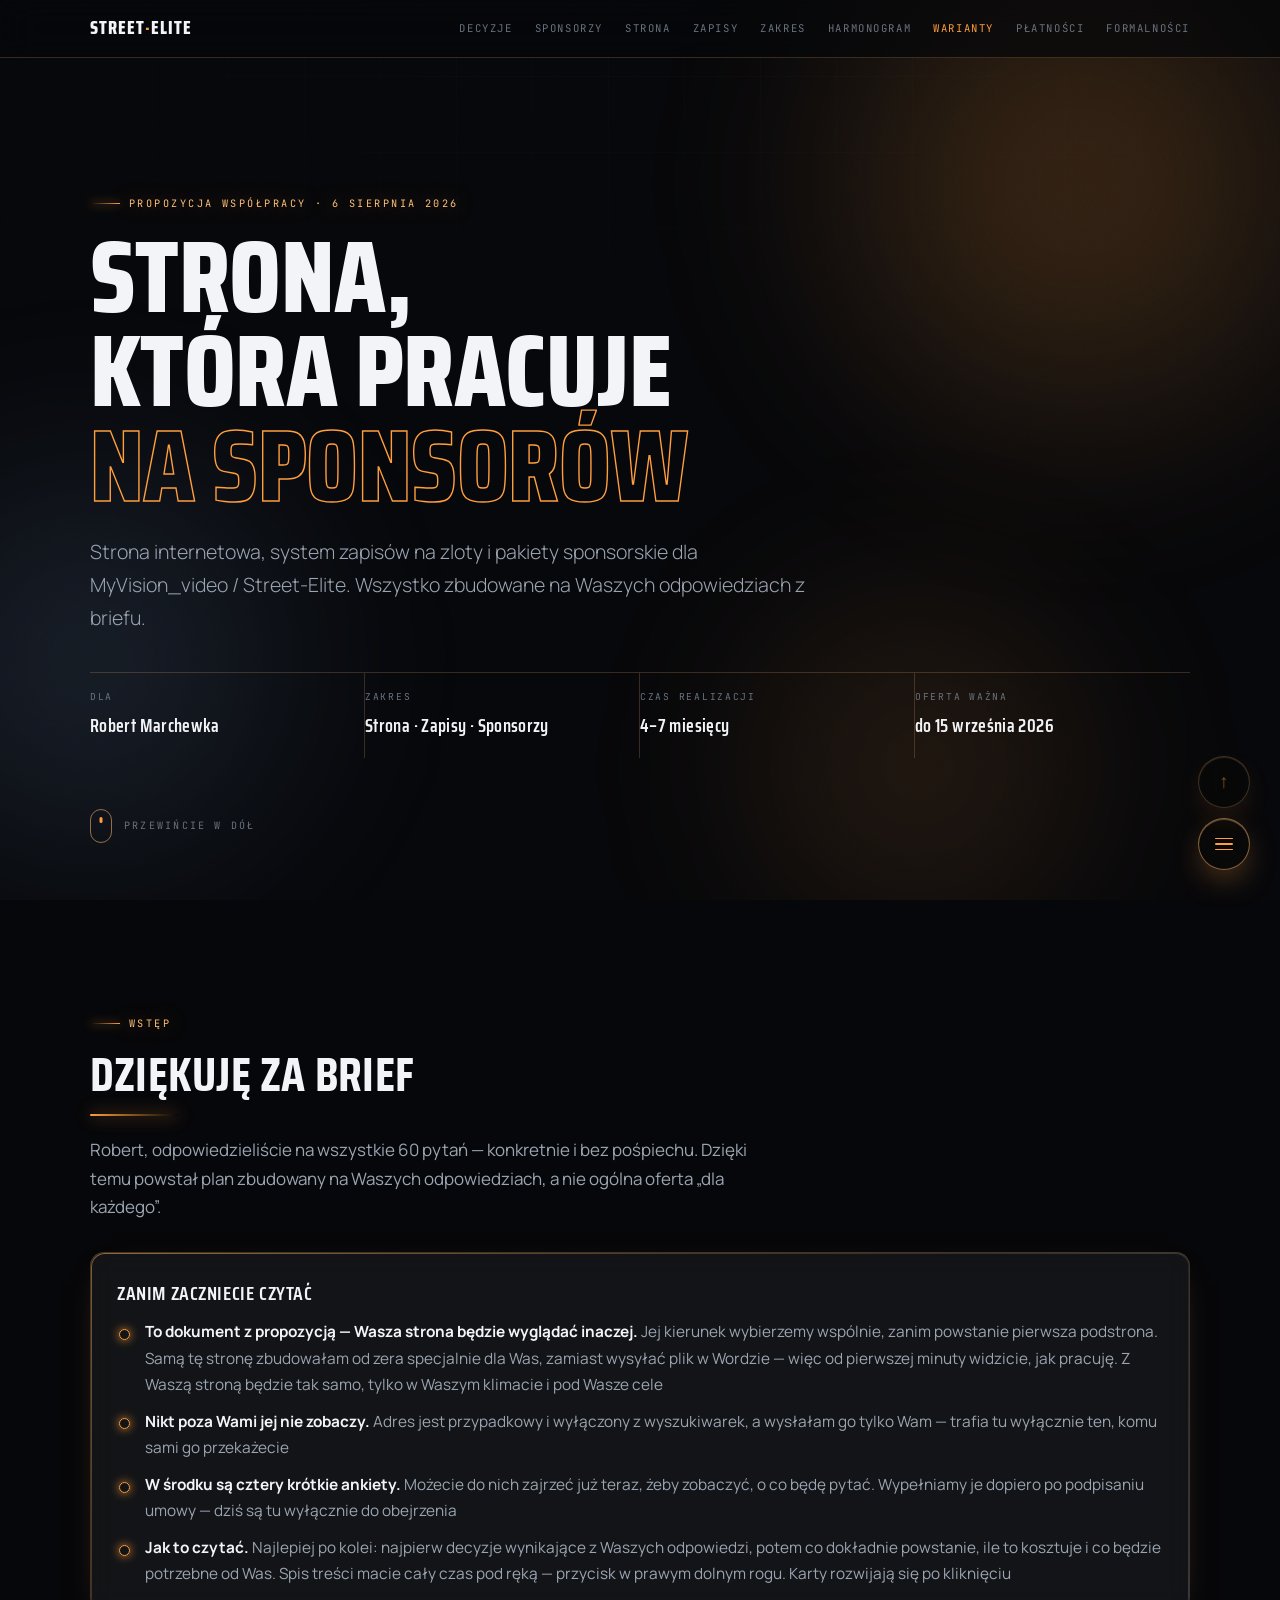
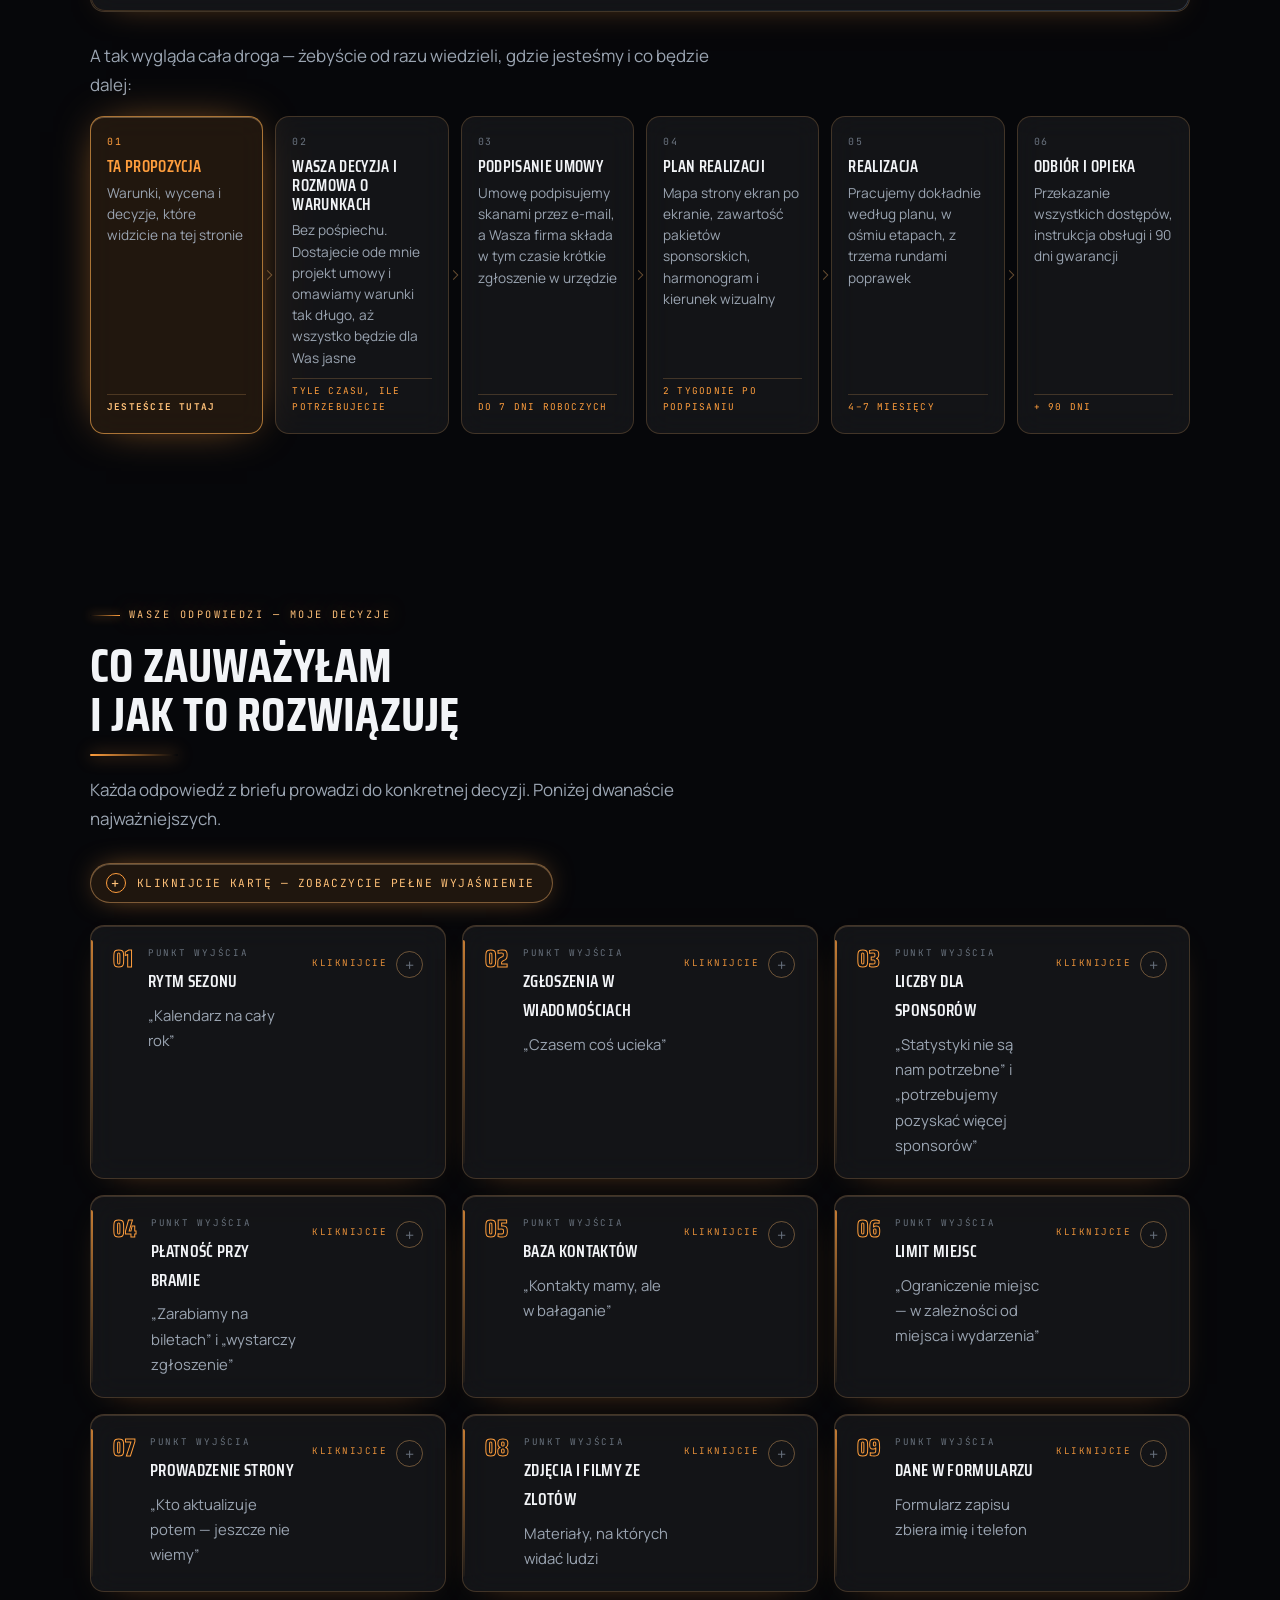
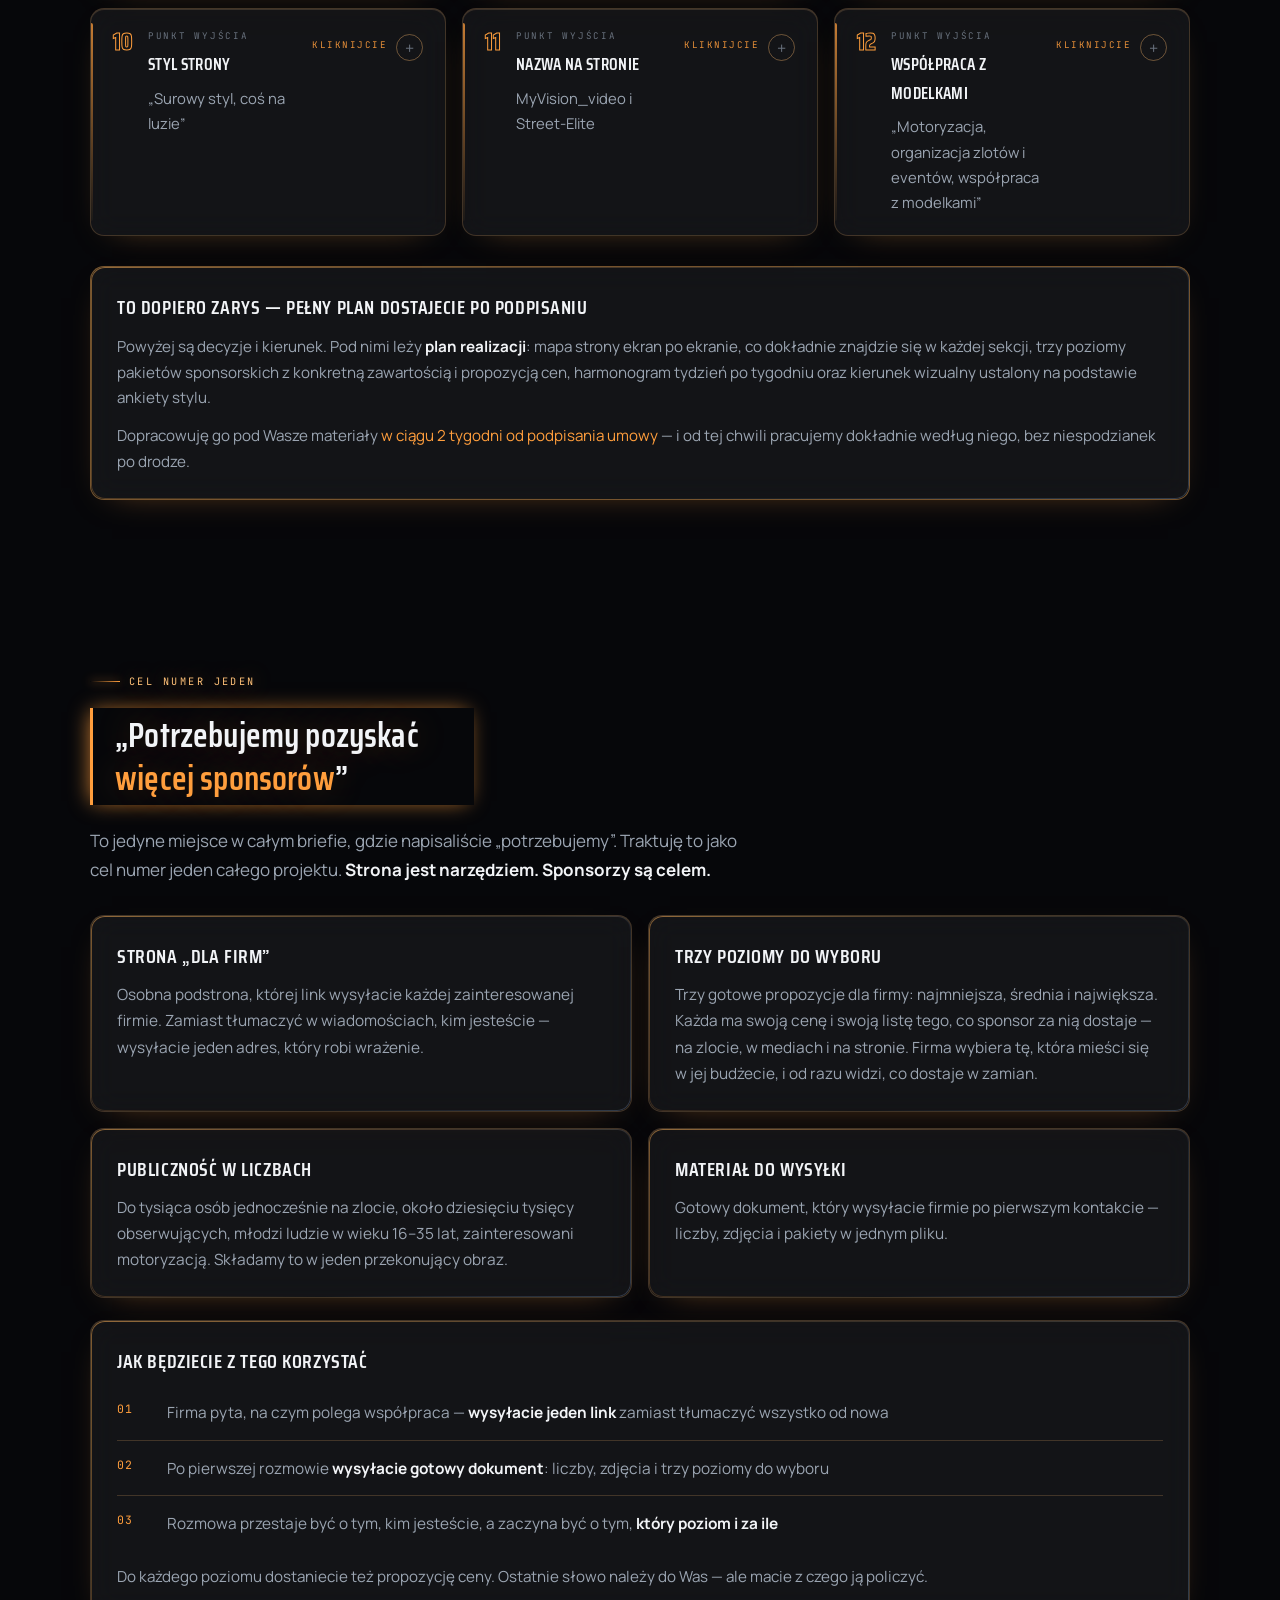
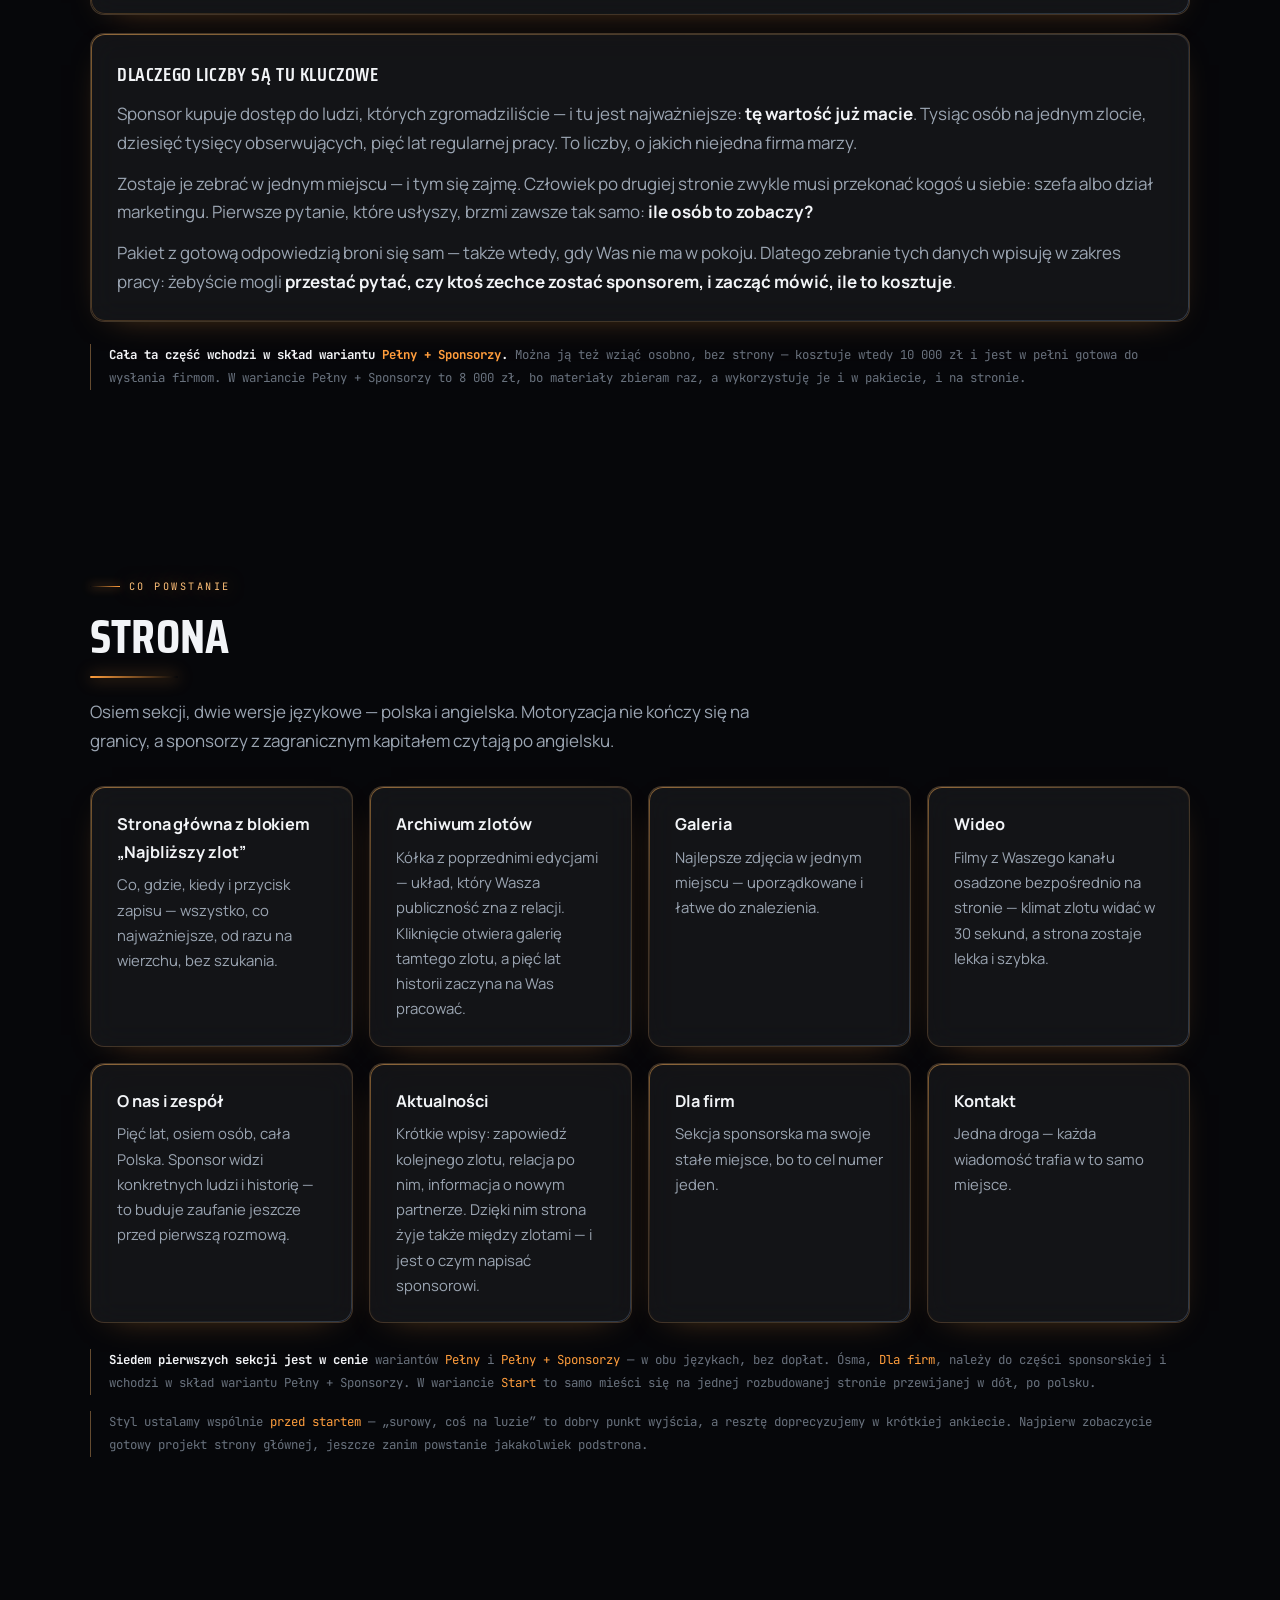
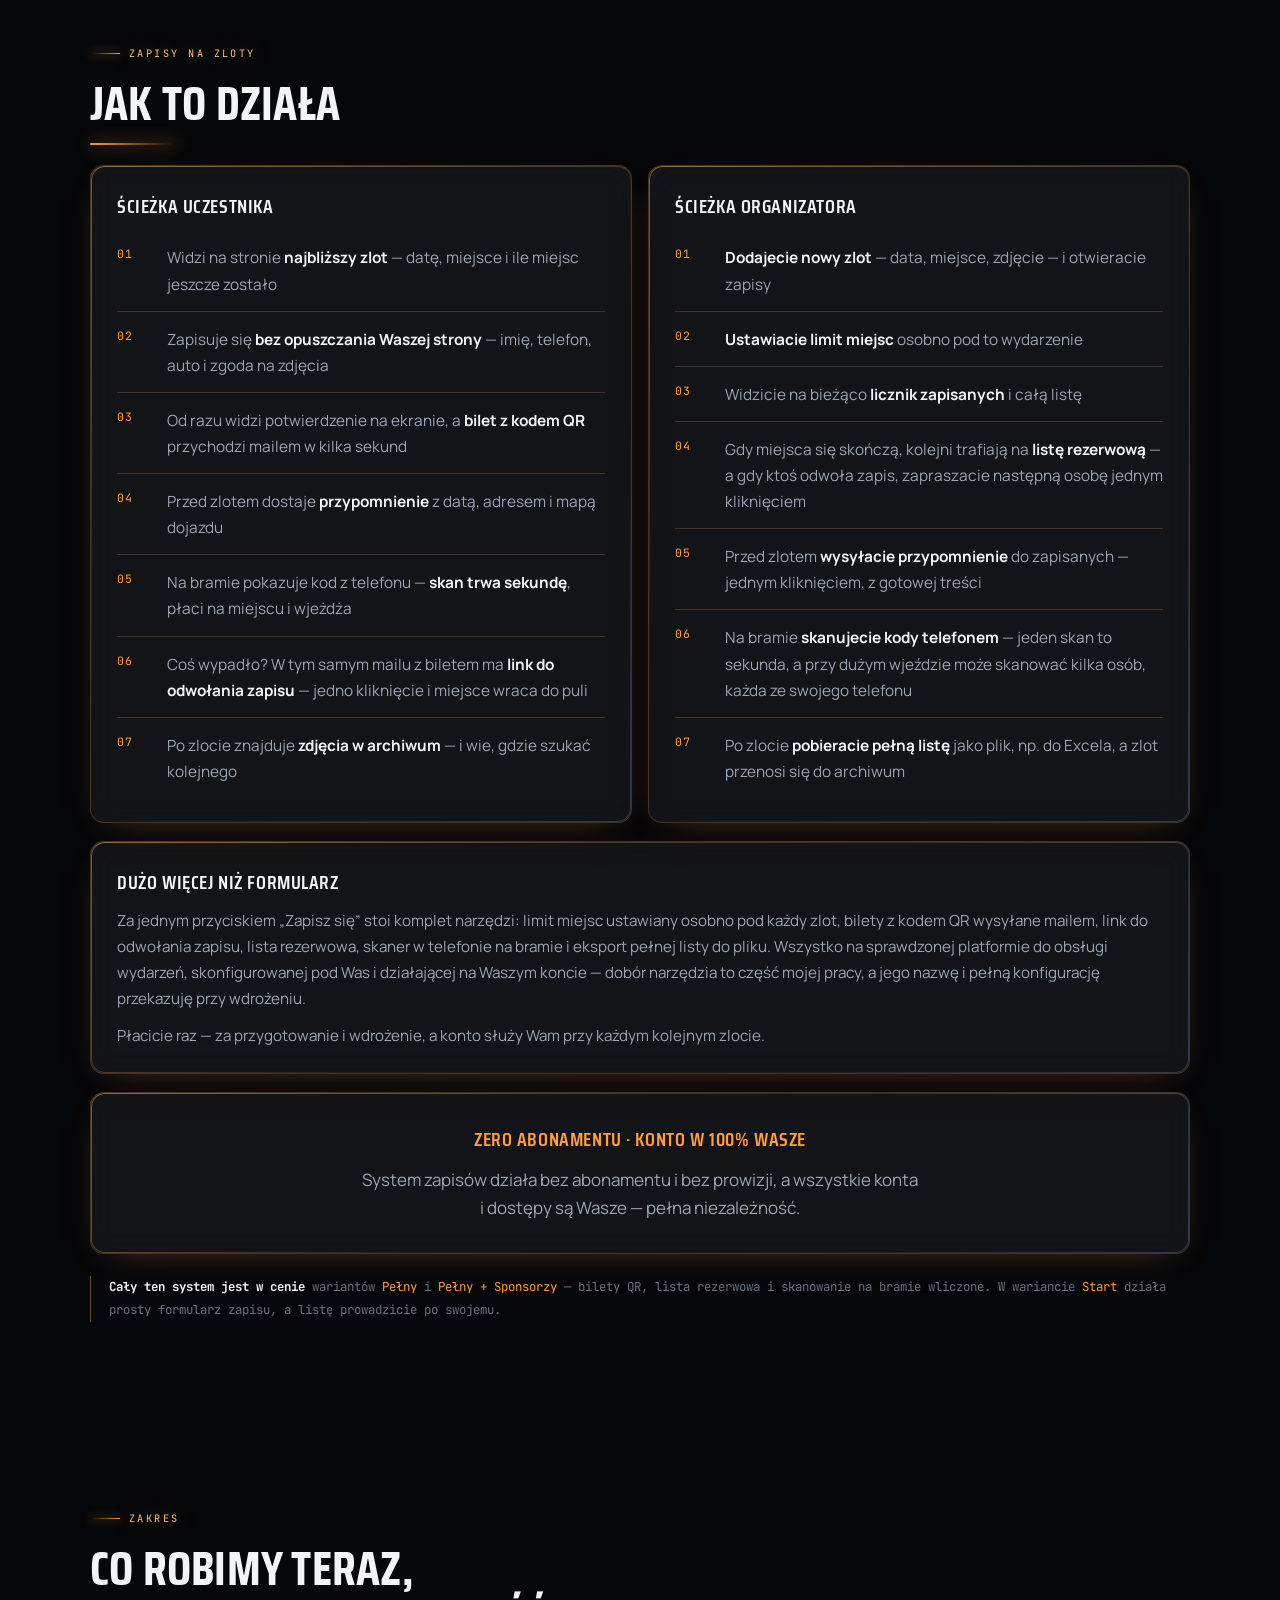
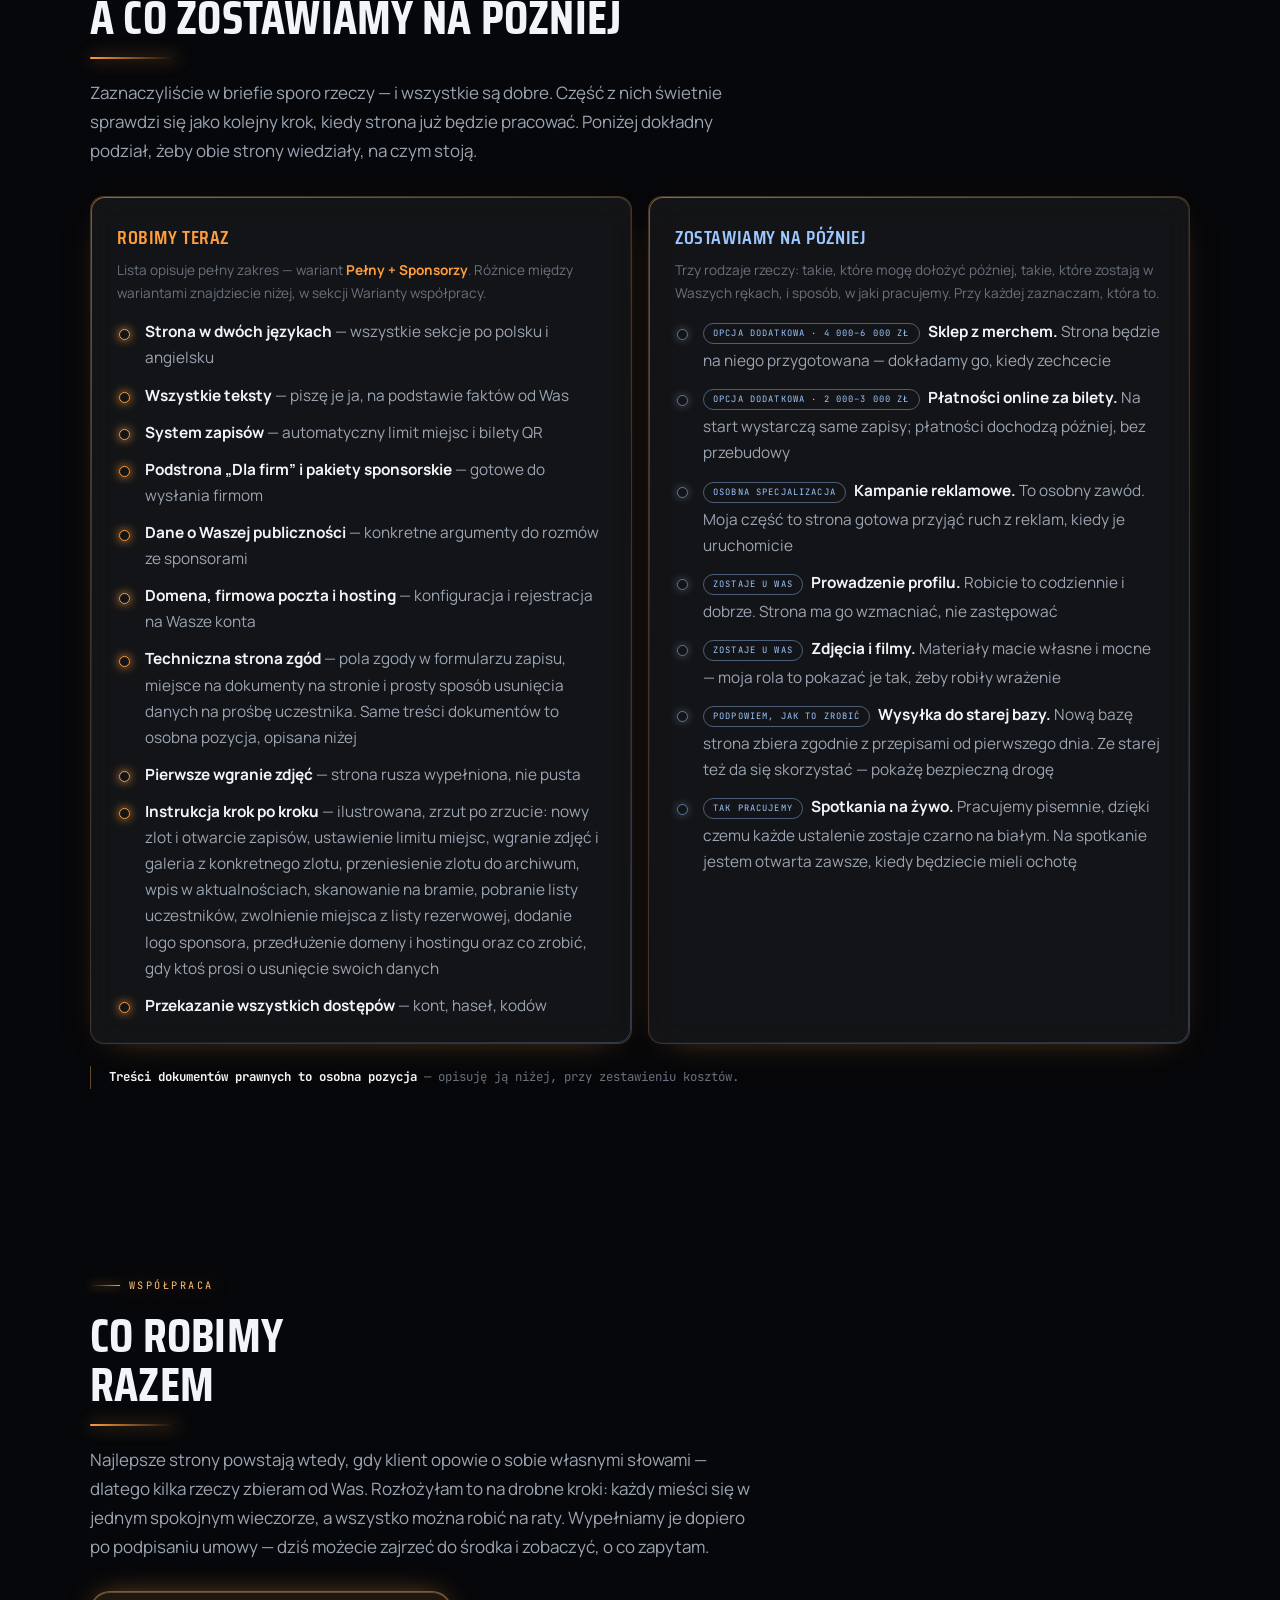
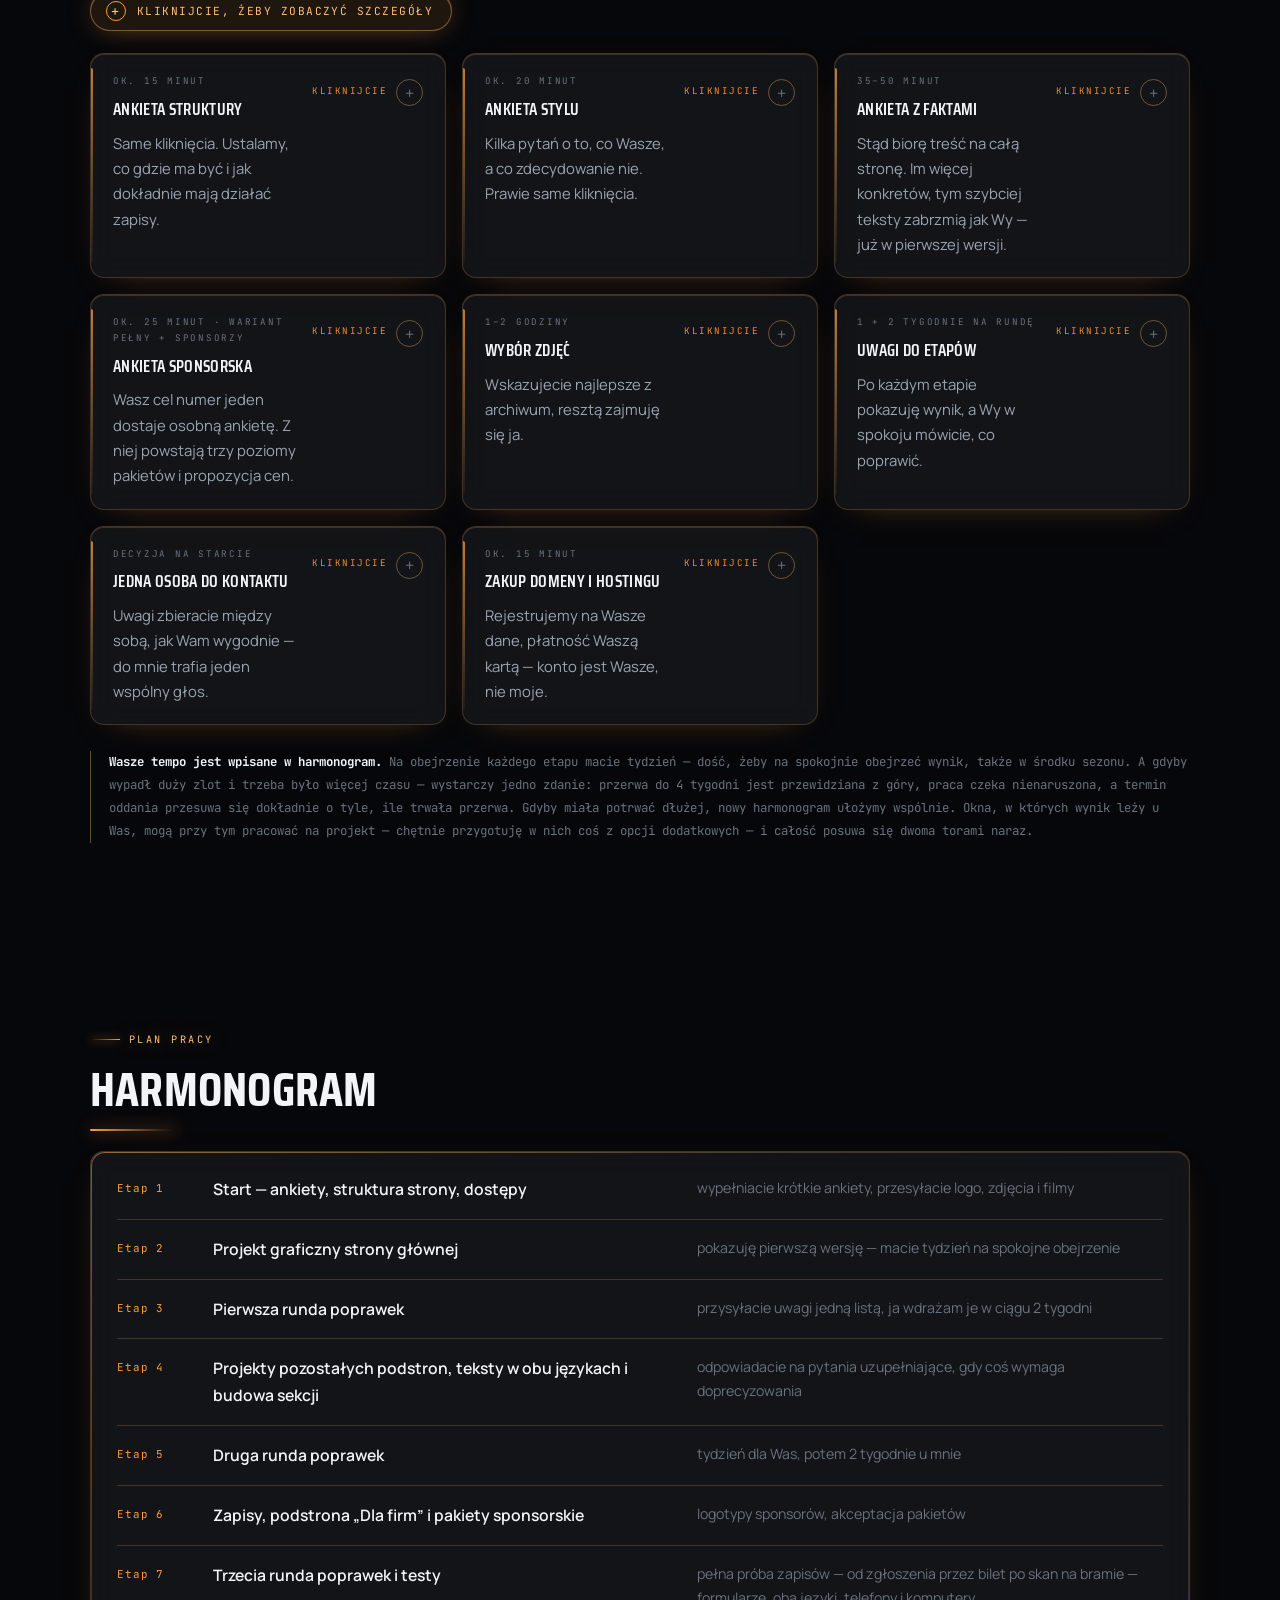
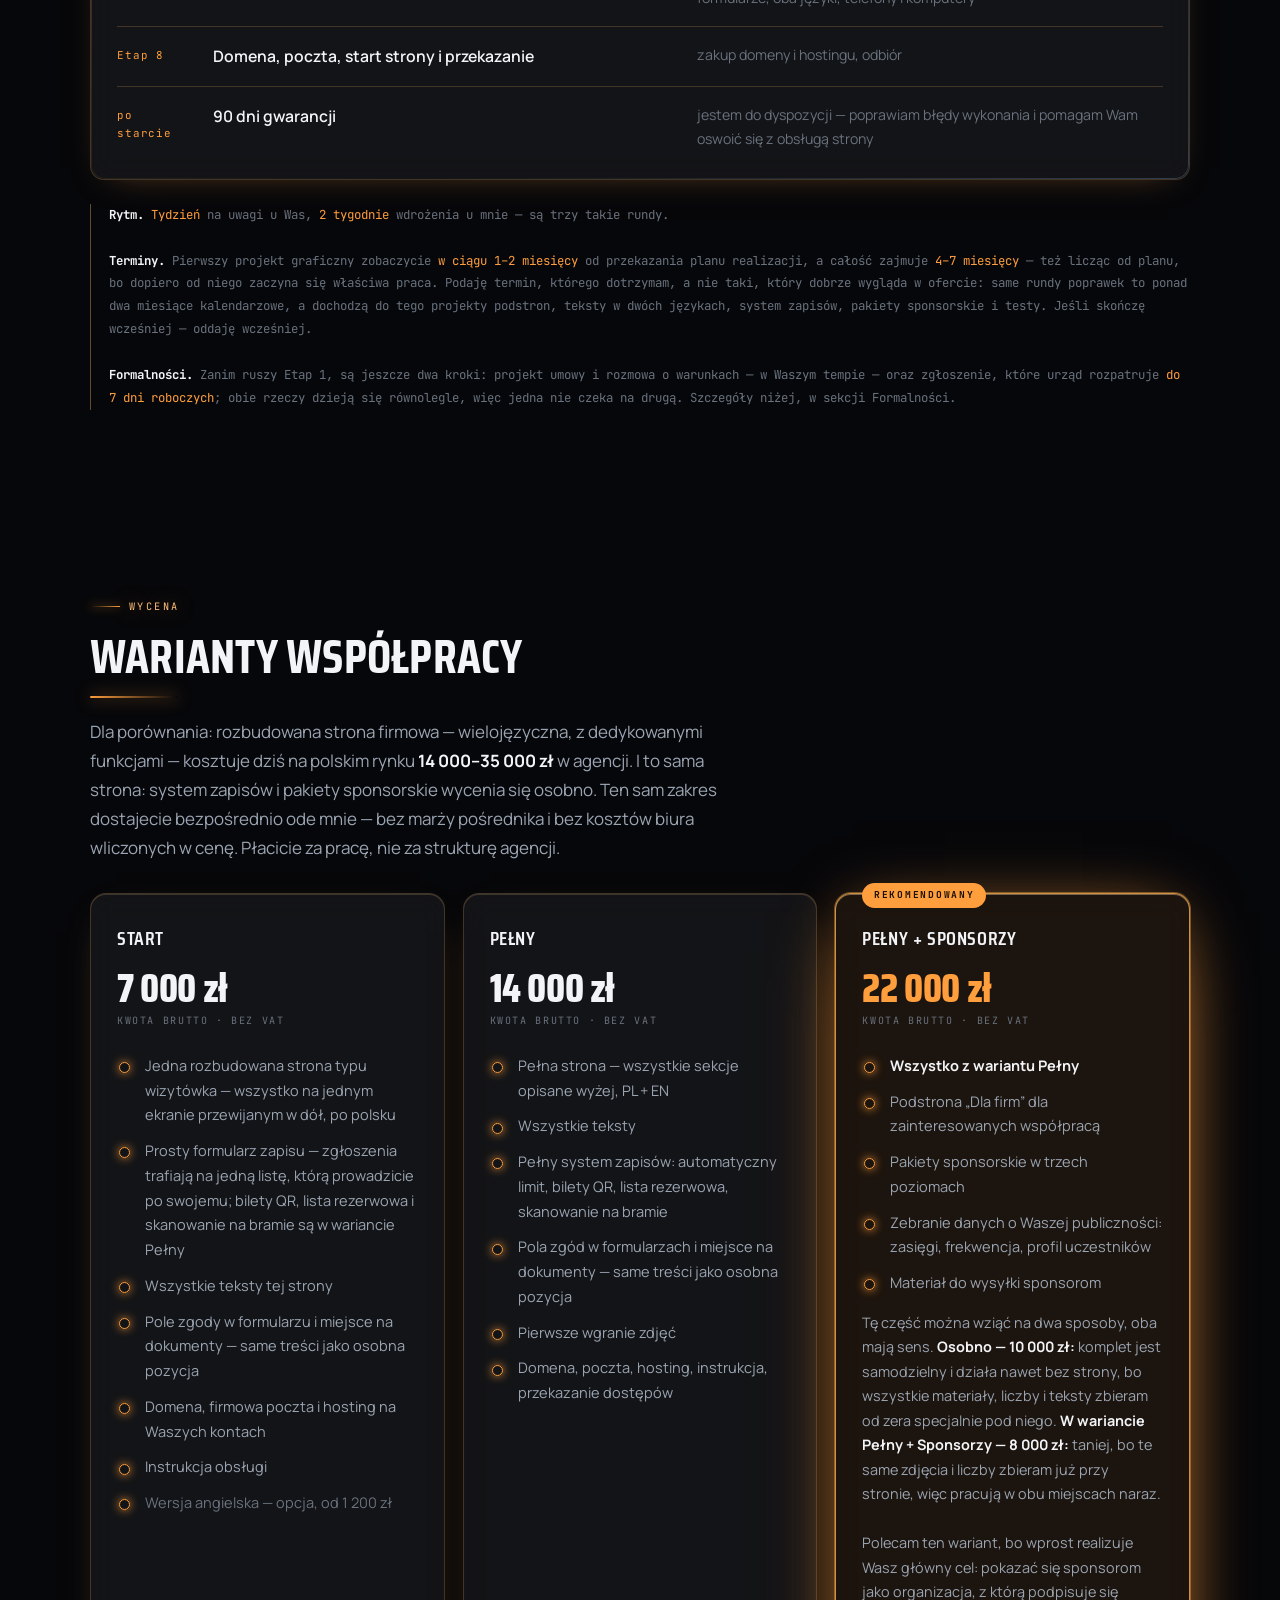
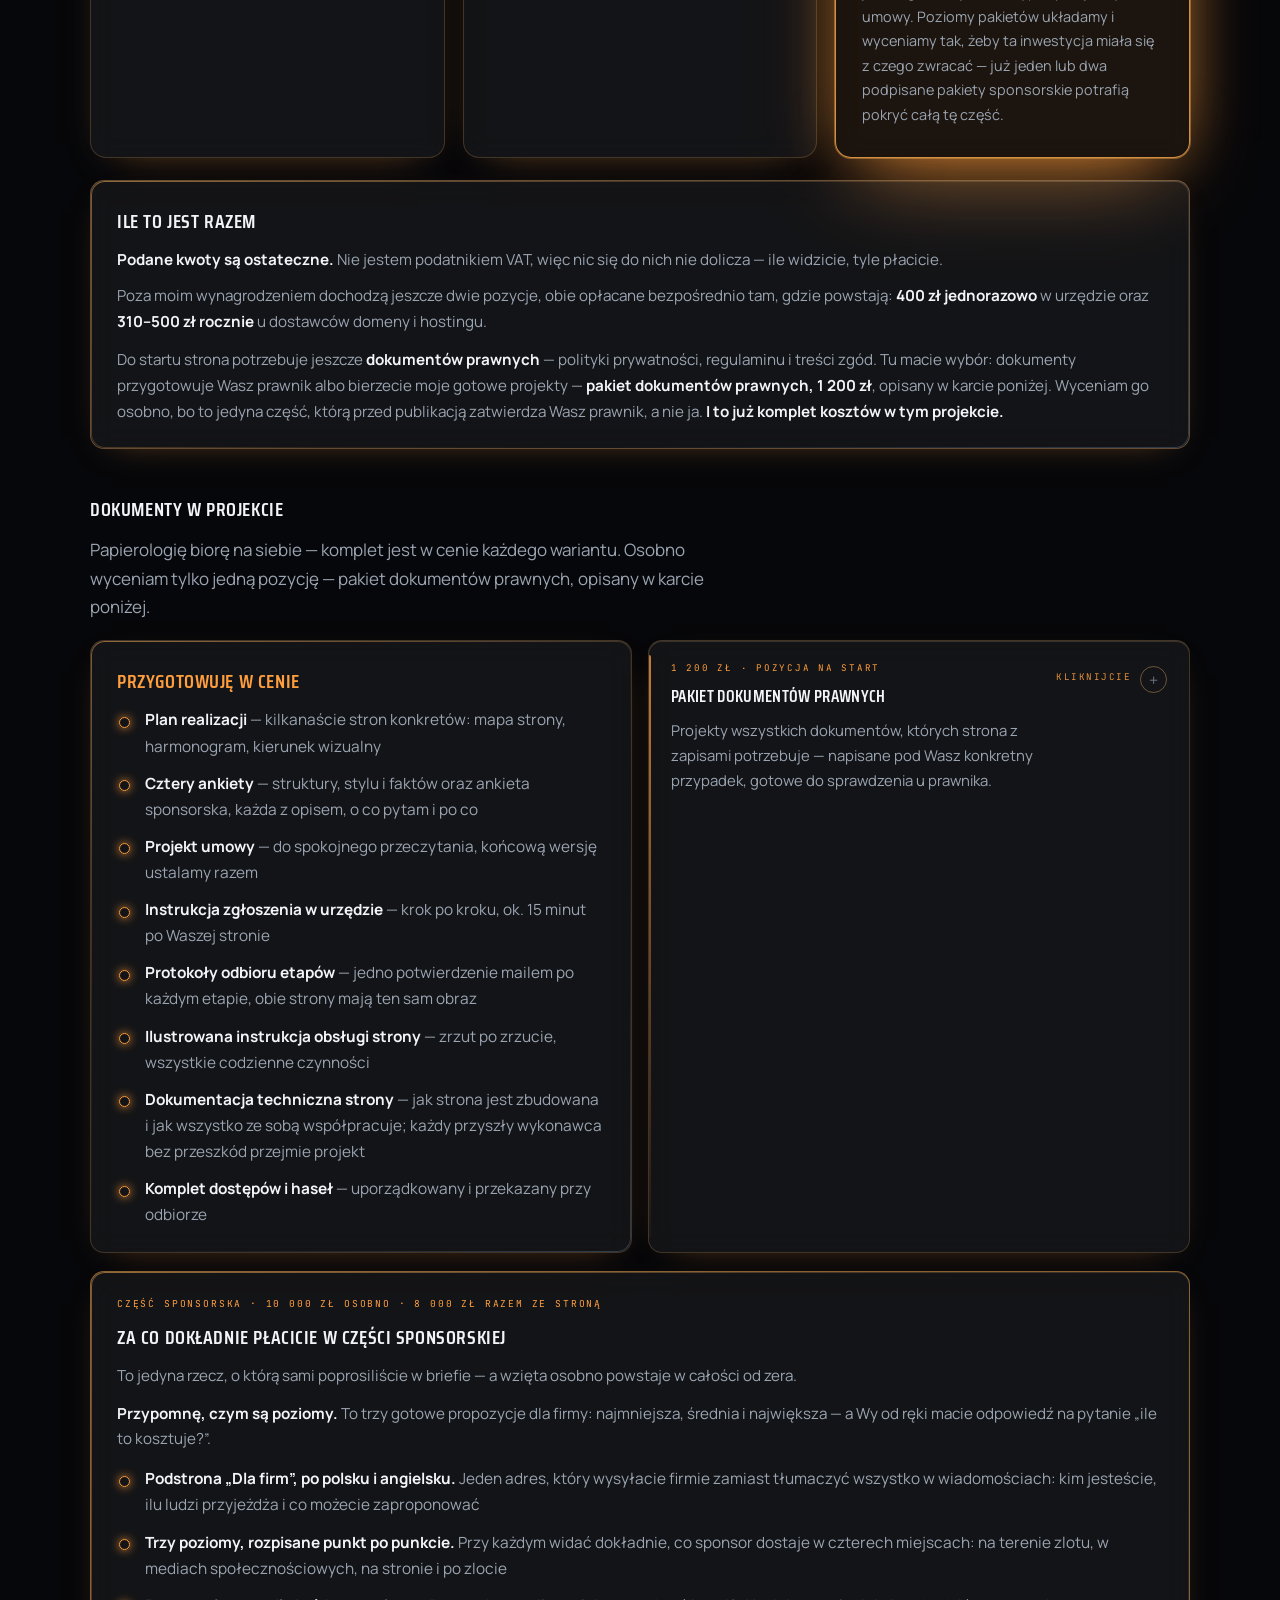
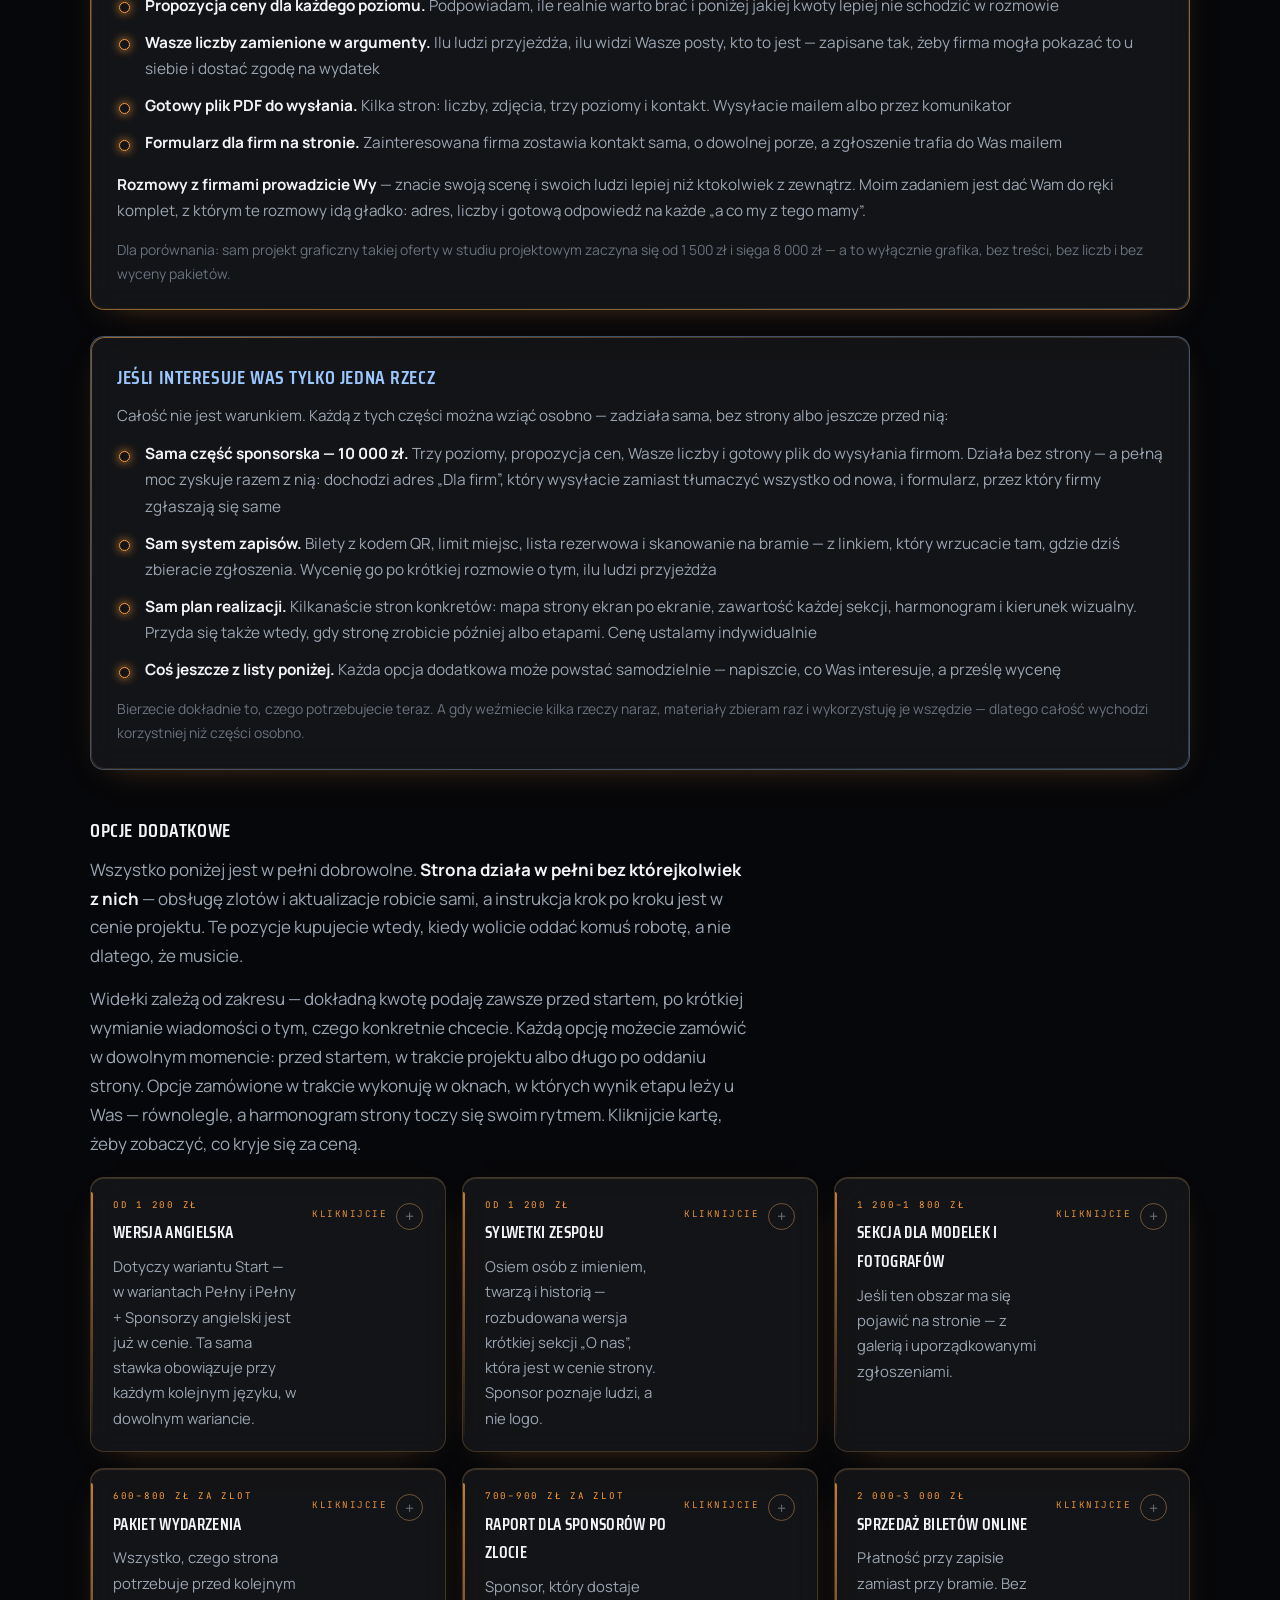
==== commit 59ed8111: "Opcje dodatkowe: szeroka siatka 2 kolumny (naprawa waskich kart) Co-Authored-By: Claude Fable 5 <nor" ====
--- a/index.html
+++ b/index.html
@@ -1201,7 +1201,7 @@
   <h3 style="margin-top:44px">Opcje dodatkowe</h3>
   <p class="sub" style="margin-bottom:14px">Wszystko poniżej jest w pełni dobrowolne. <b>Strona działa w pełni bez którejkolwiek z nich</b> — obsługę zlotów i aktualizacje robicie sami, a instrukcja krok po kroku jest w cenie projektu. Te pozycje kupujecie wtedy, kiedy wolicie oddać komuś robotę, a nie dlatego, że musicie.</p>
   <p class="sub" style="margin-bottom:18px">Widełki zależą od zakresu — dokładną kwotę podaję zawsze przed startem, po krótkiej wymianie wiadomości o tym, czego konkretnie chcecie. Każdą opcję możecie zamówić w dowolnym momencie: przed startem, w trakcie projektu albo długo po oddaniu strony. Opcje zamówione w trakcie wykonuję w oknach, w których wynik etapu leży u Was — równolegle, a harmonogram strony toczy się swoim rytmem. Kliknijcie kartę, żeby zobaczyć, co kryje się za ceną.</p>
-  <div class="grid gsym4">
+  <div class="grid g2">
     <details class="dcard">
       <summary>
         <div class="dhead">
